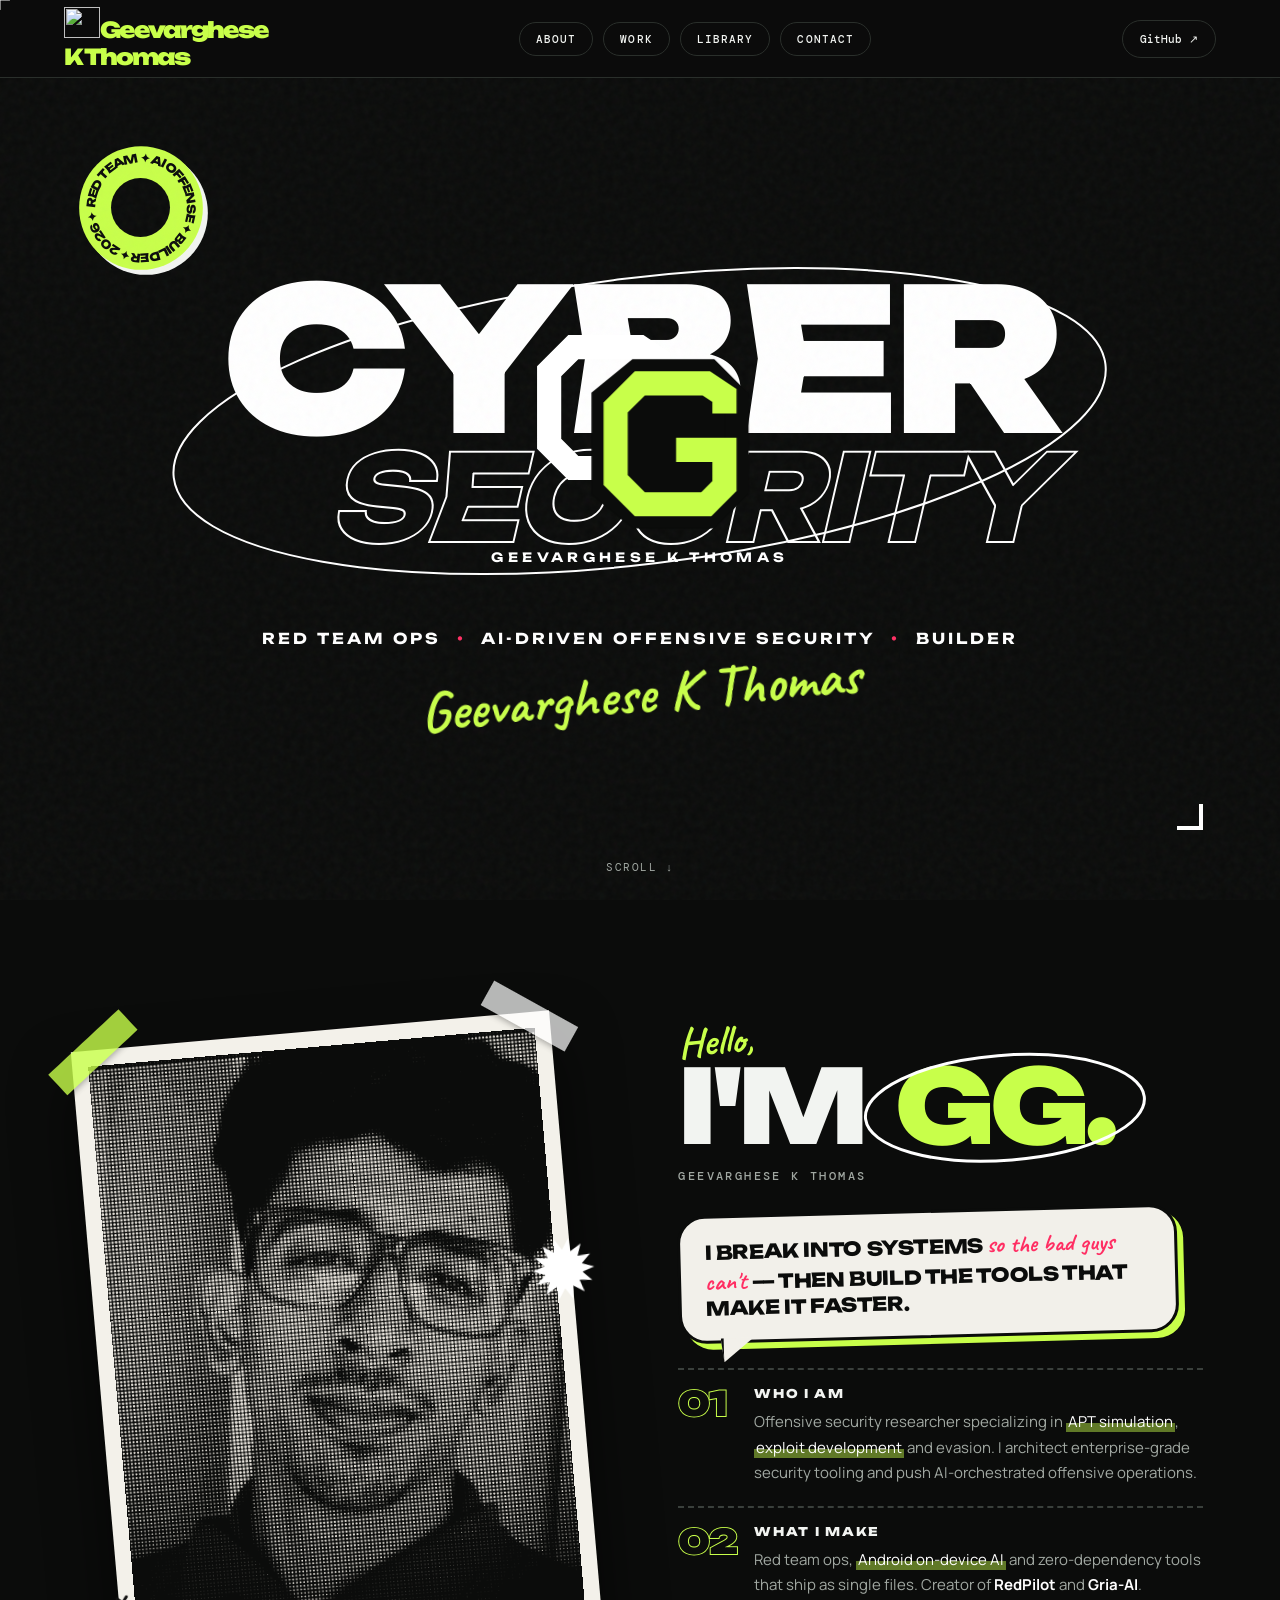
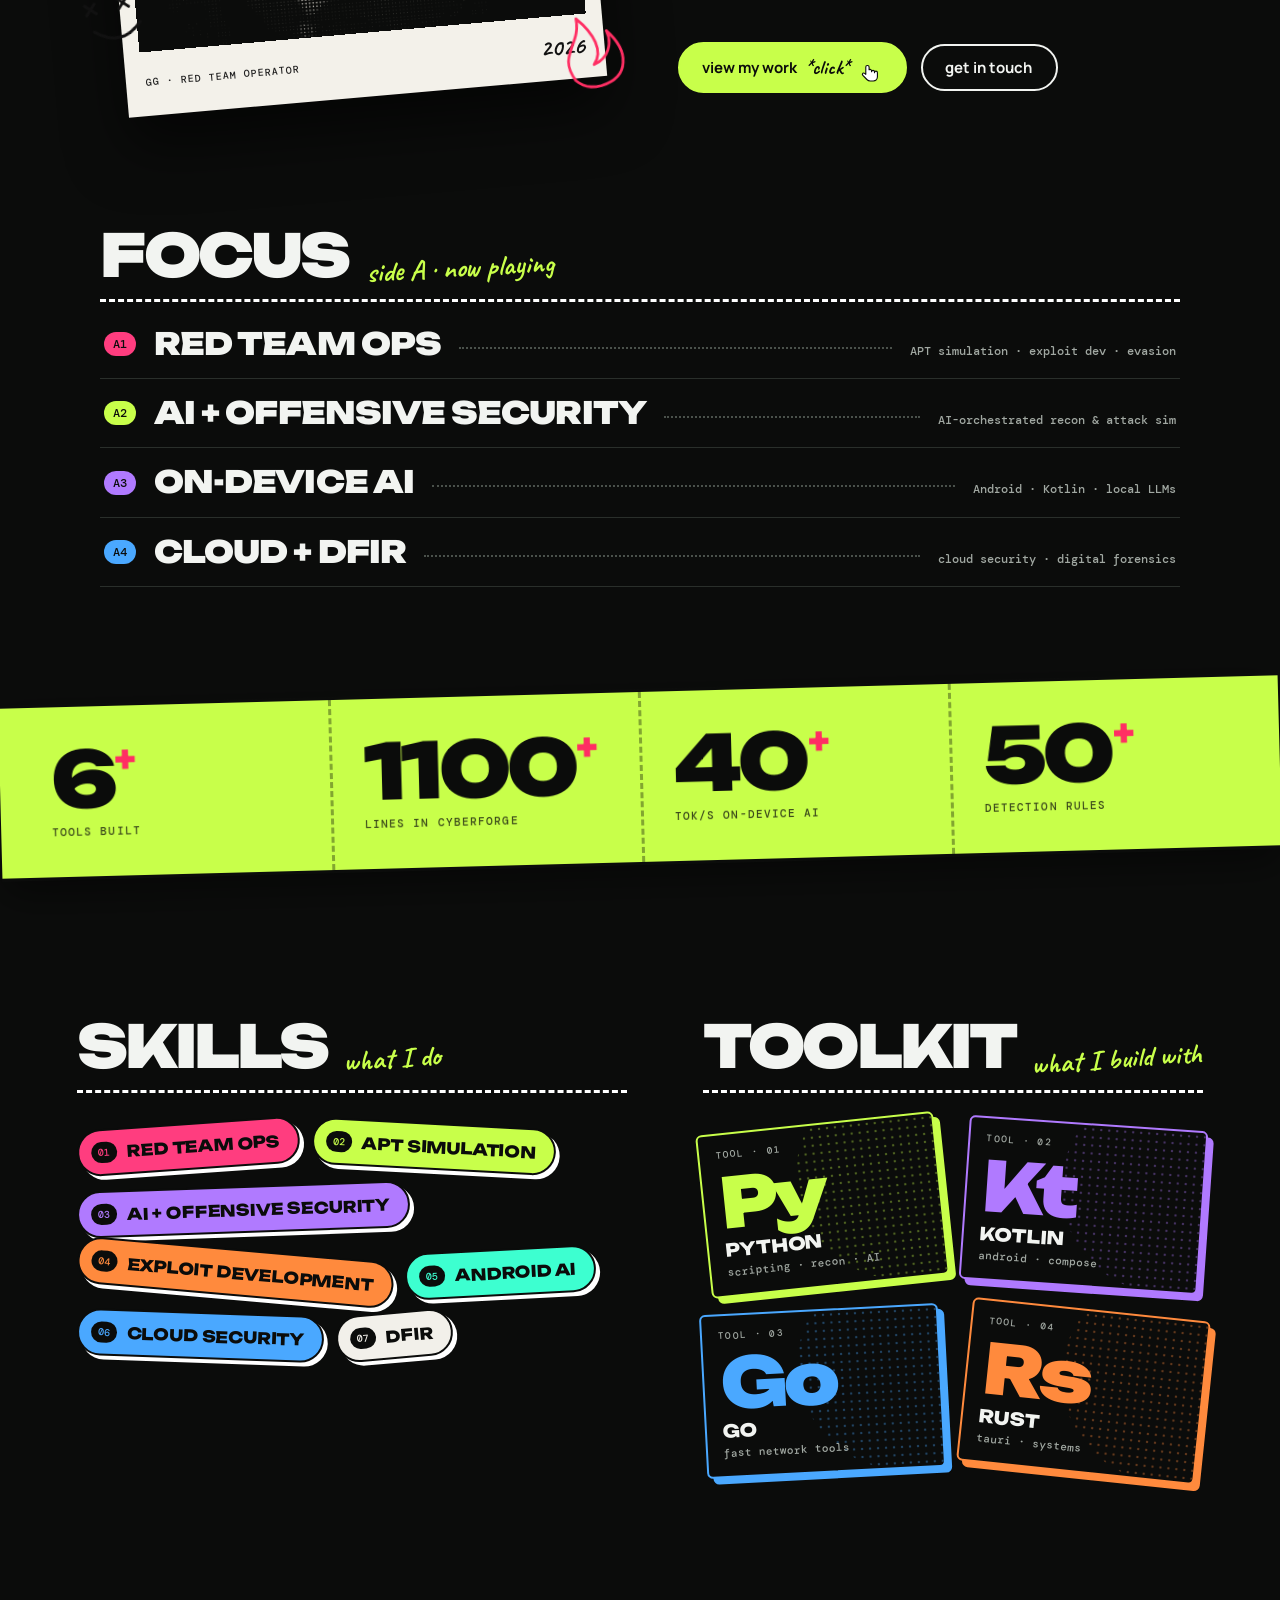
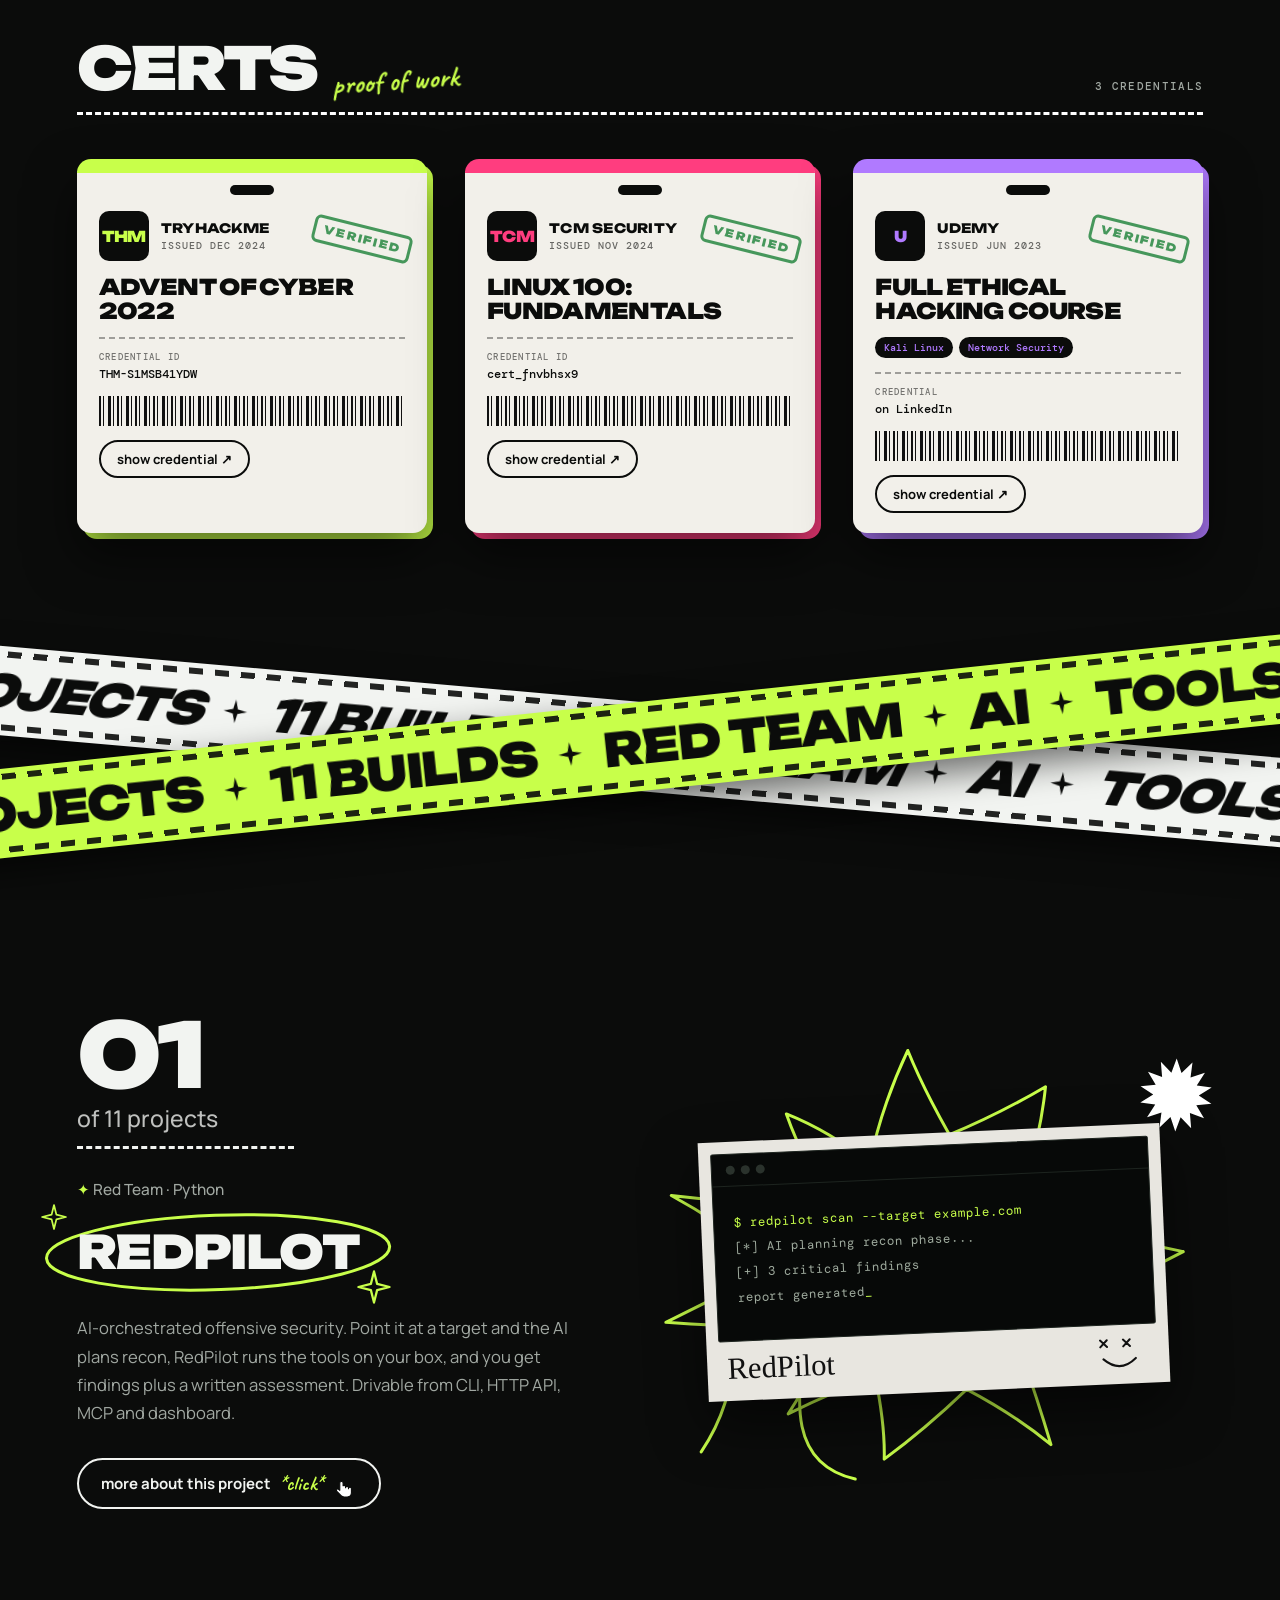
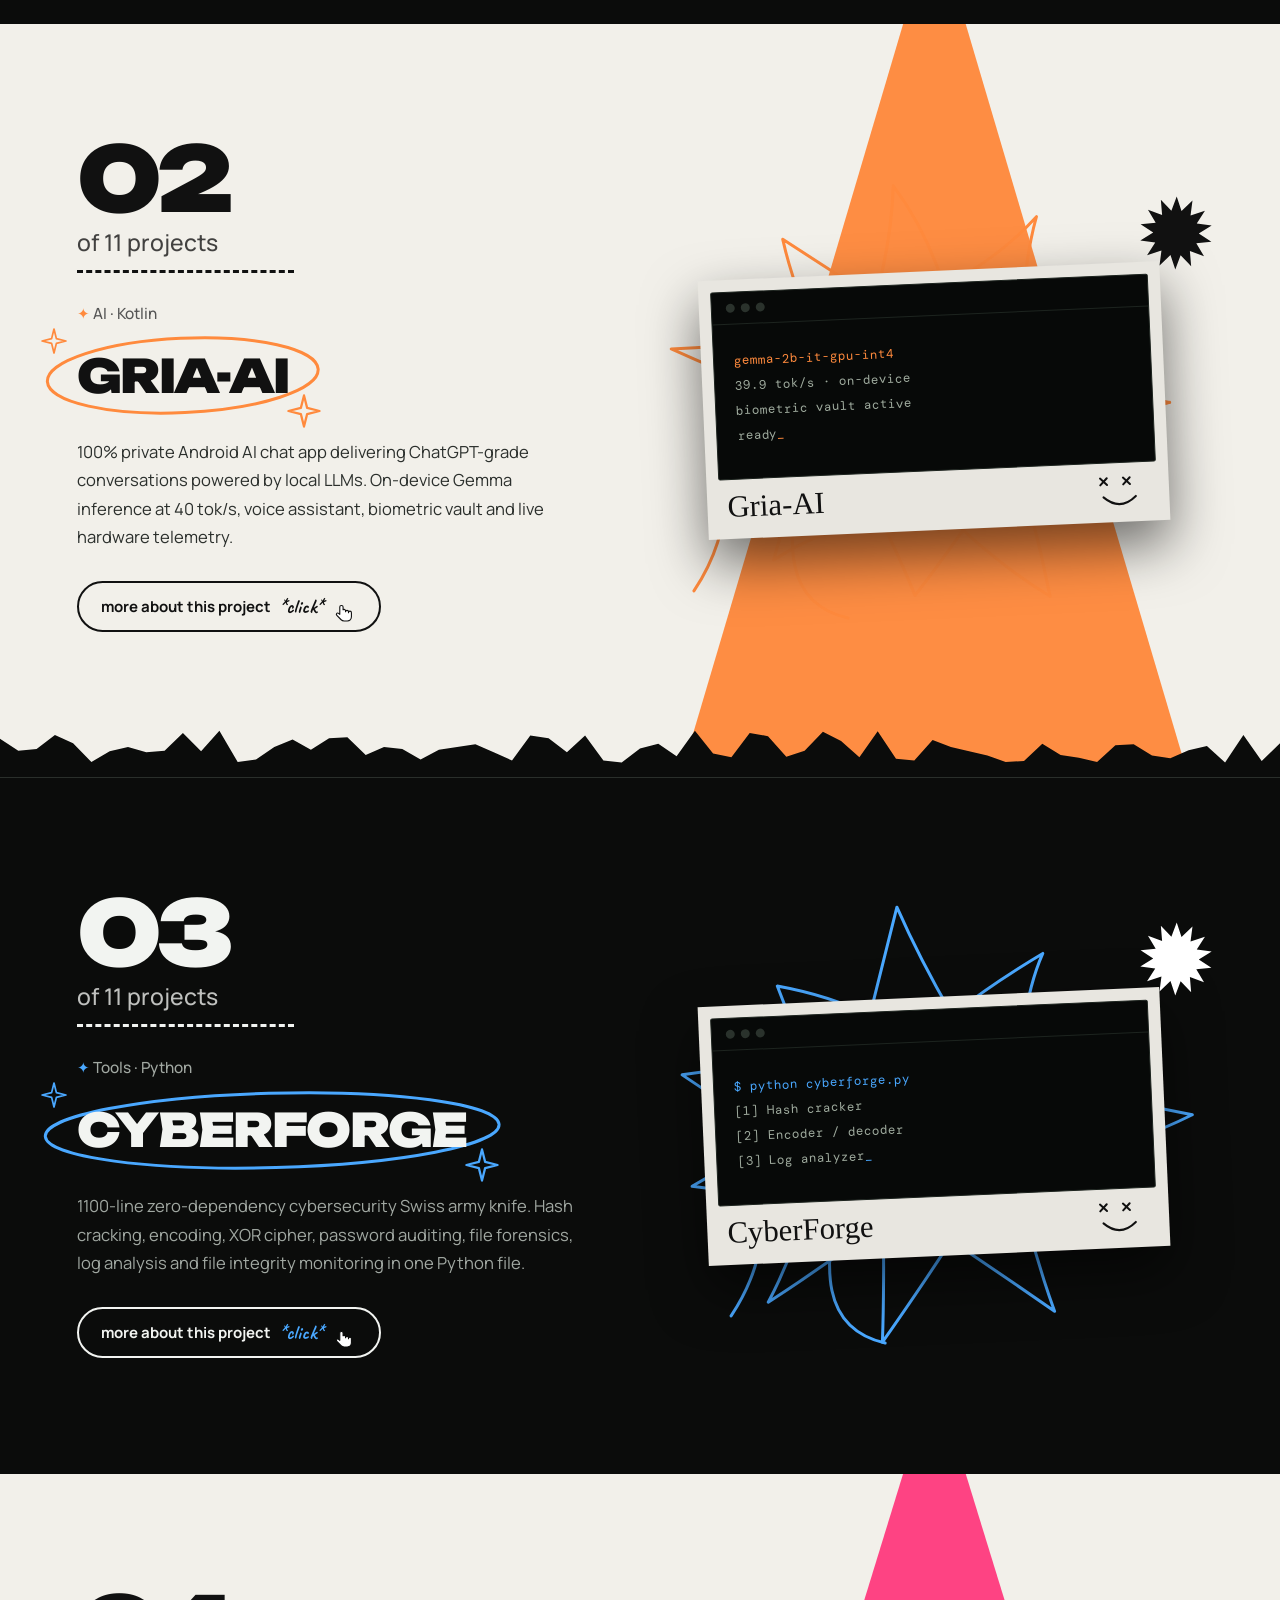
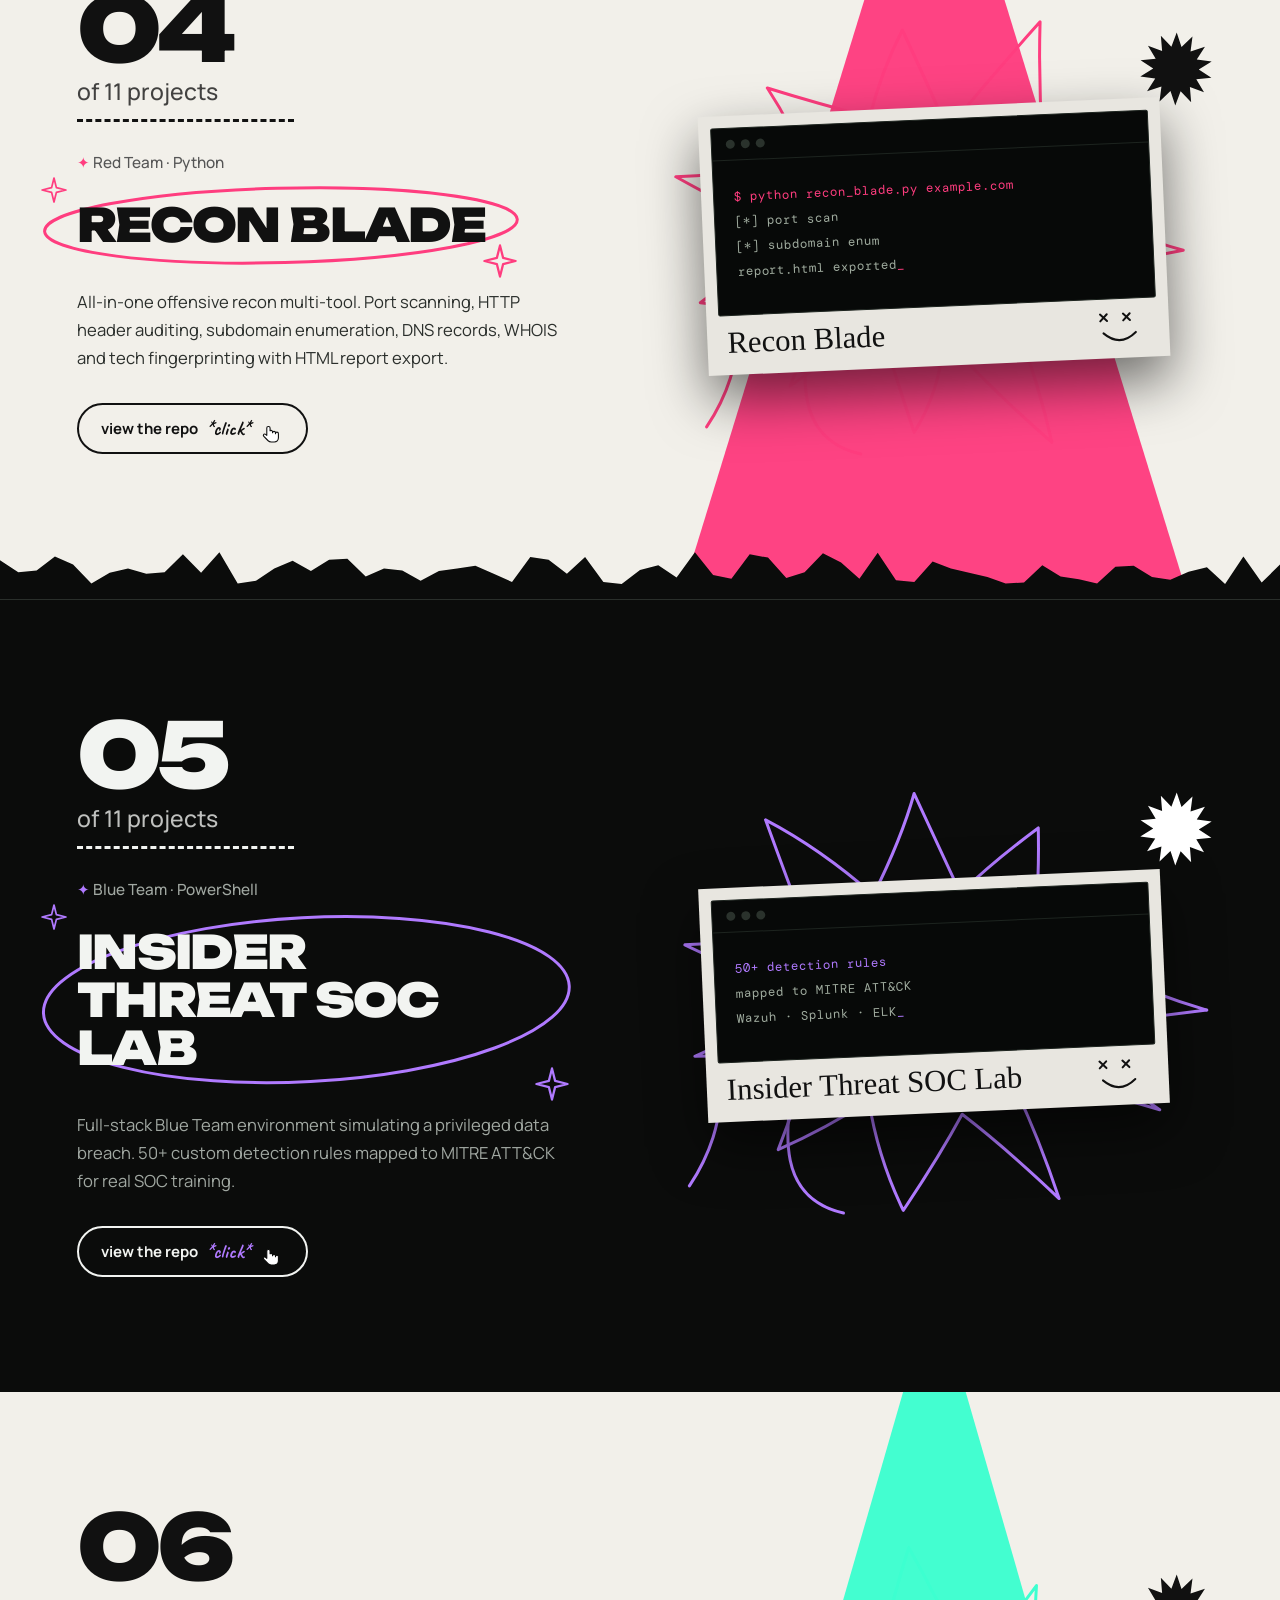
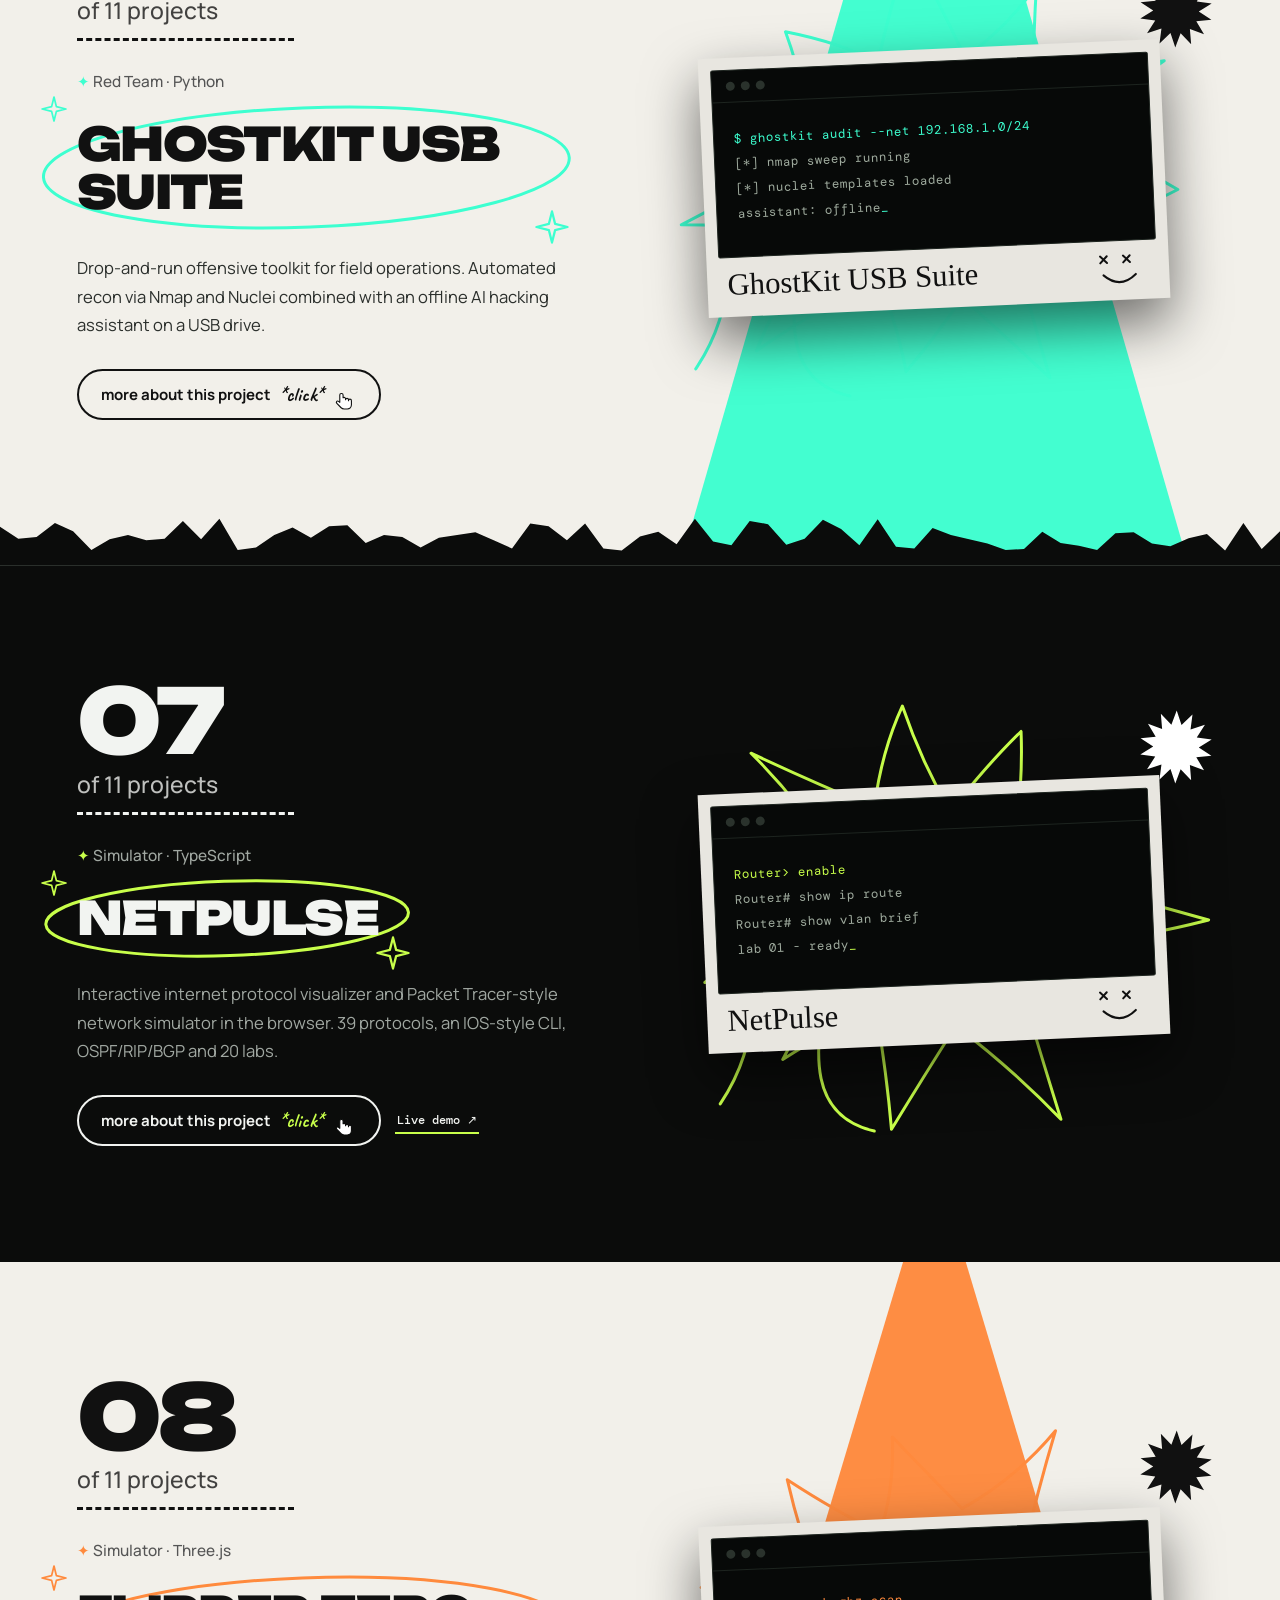
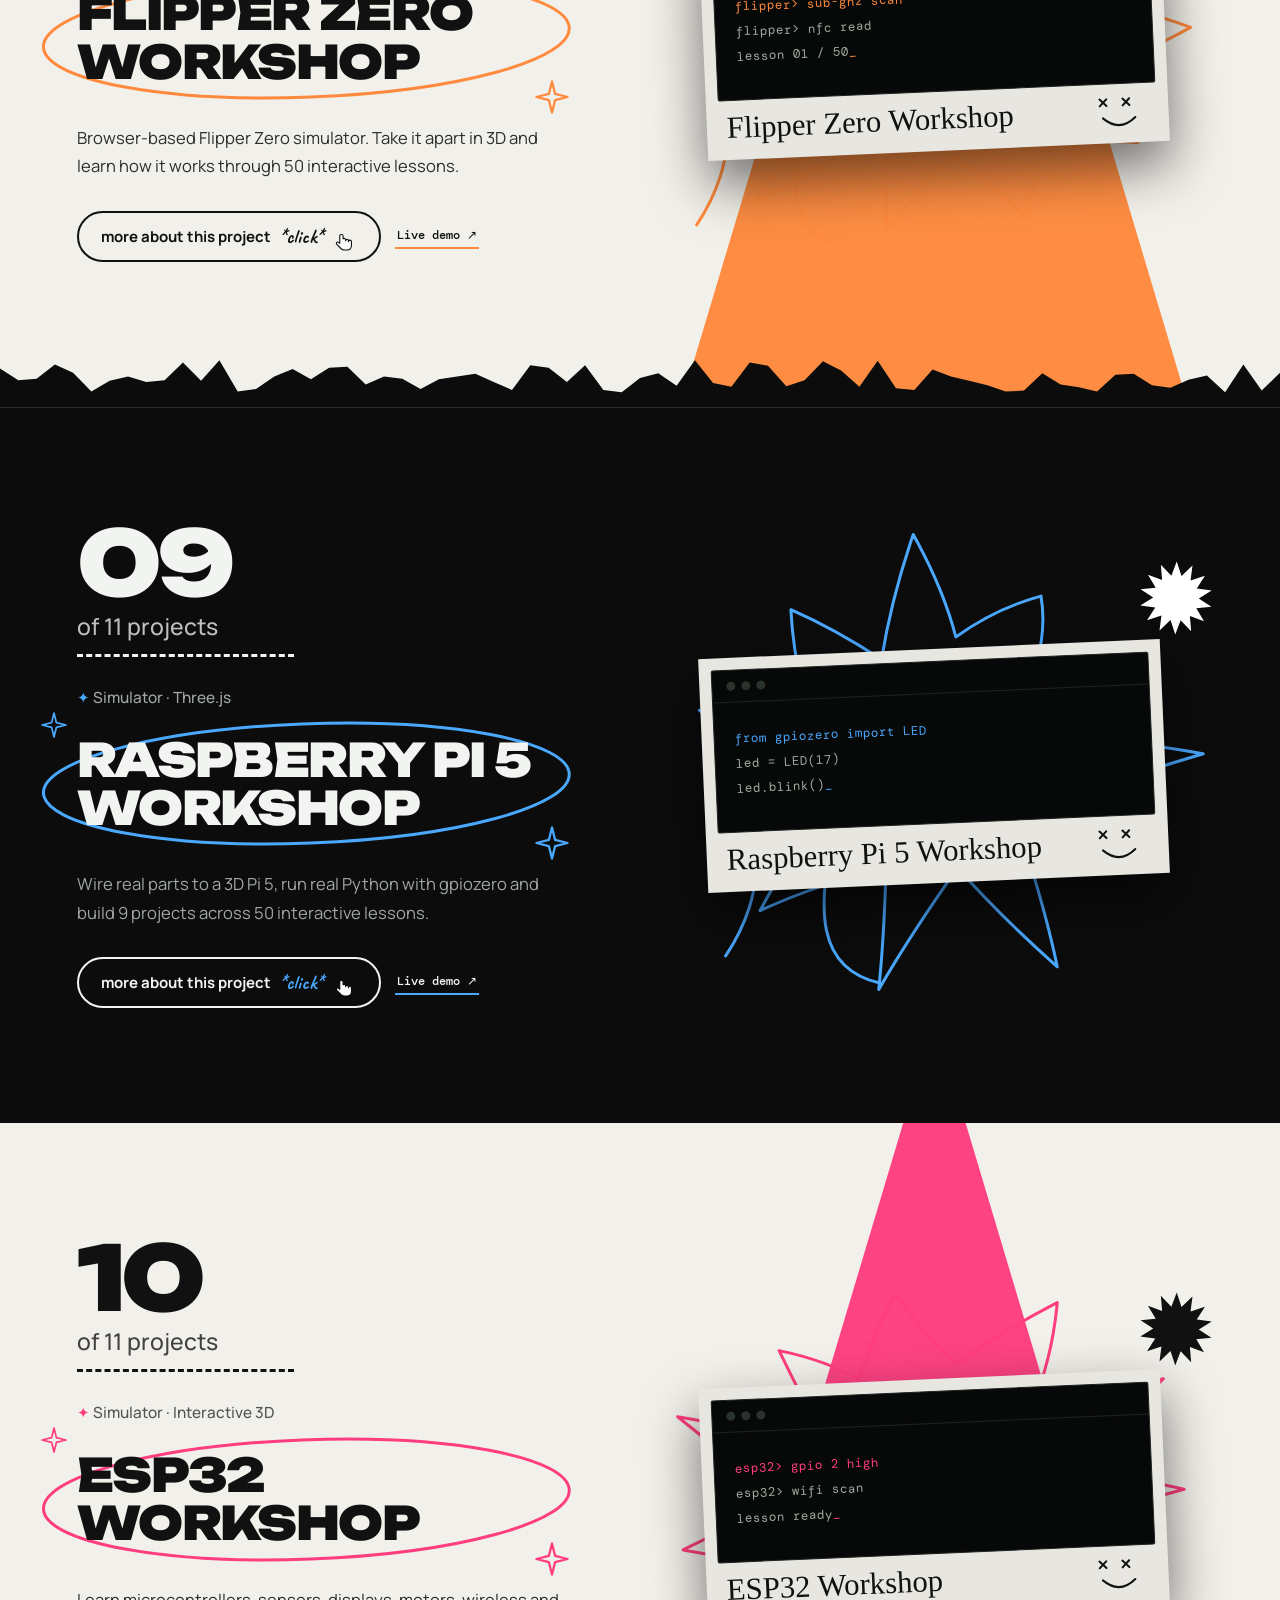
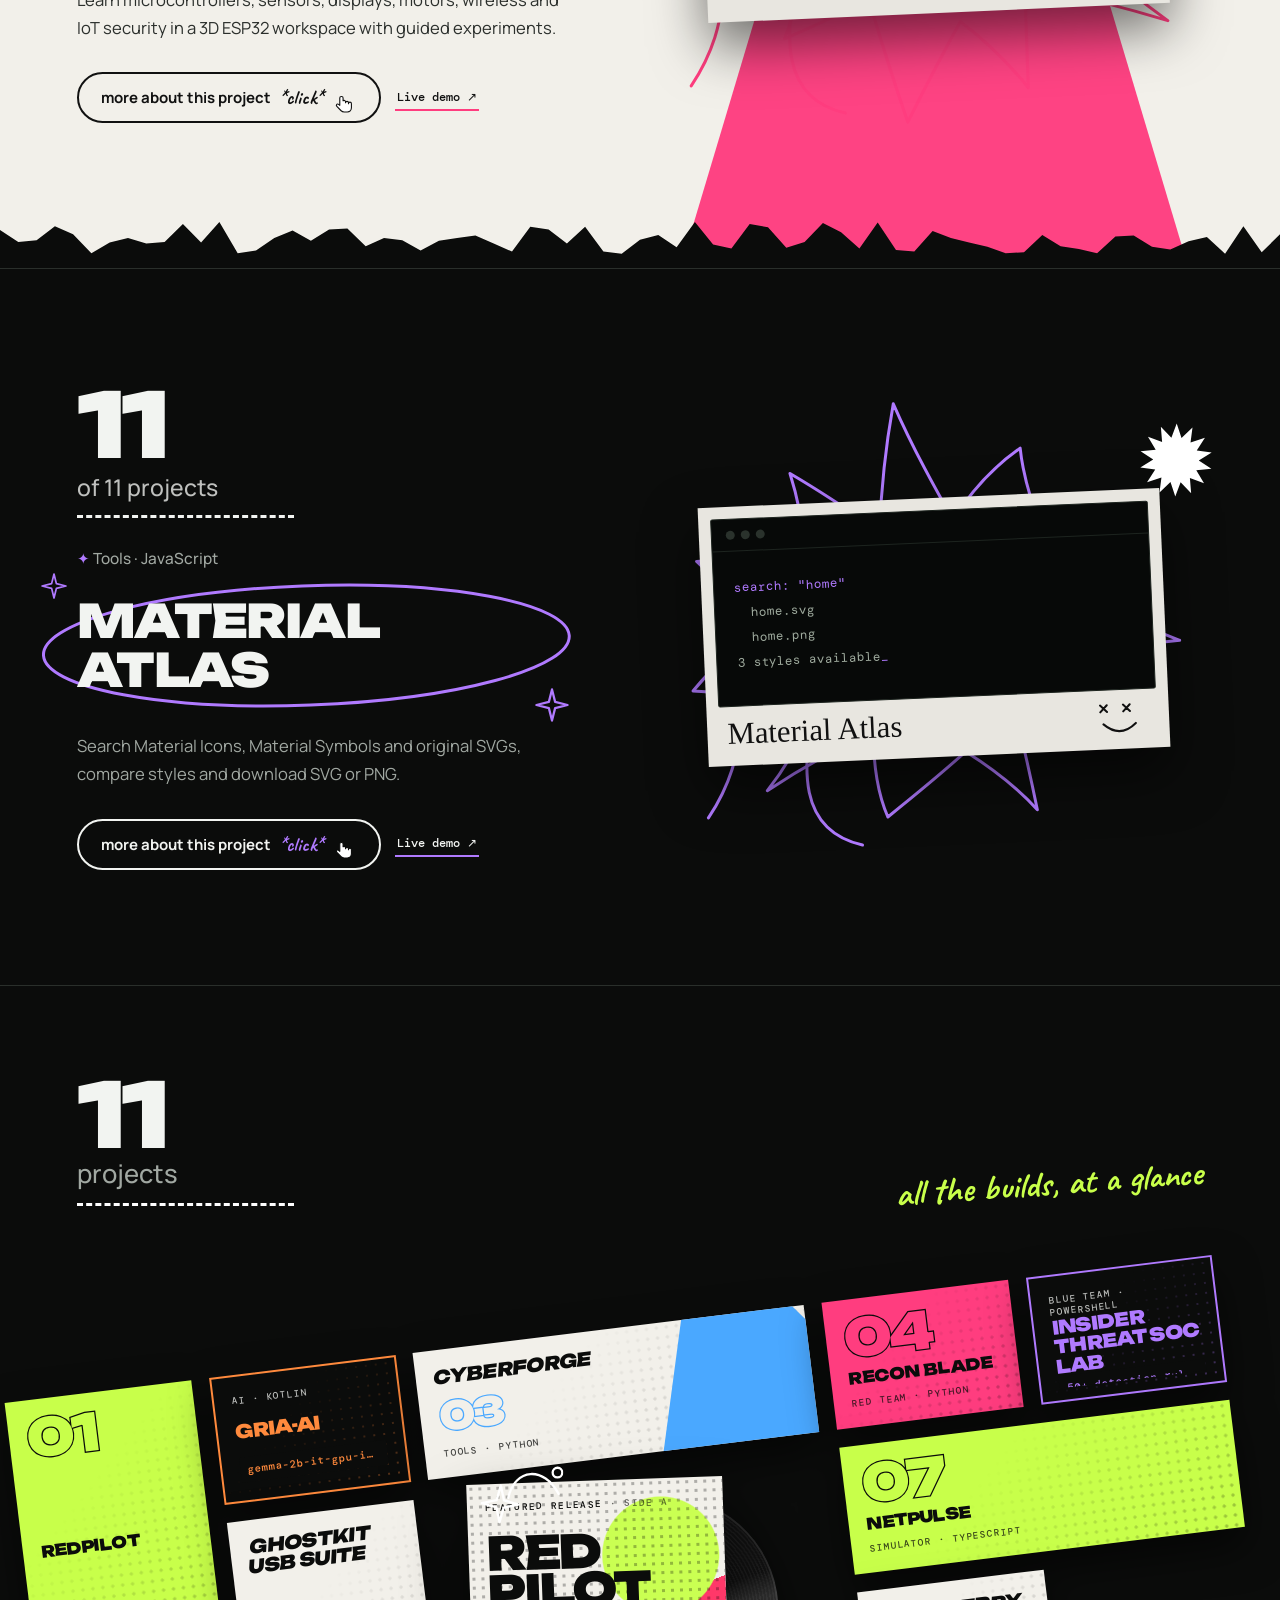
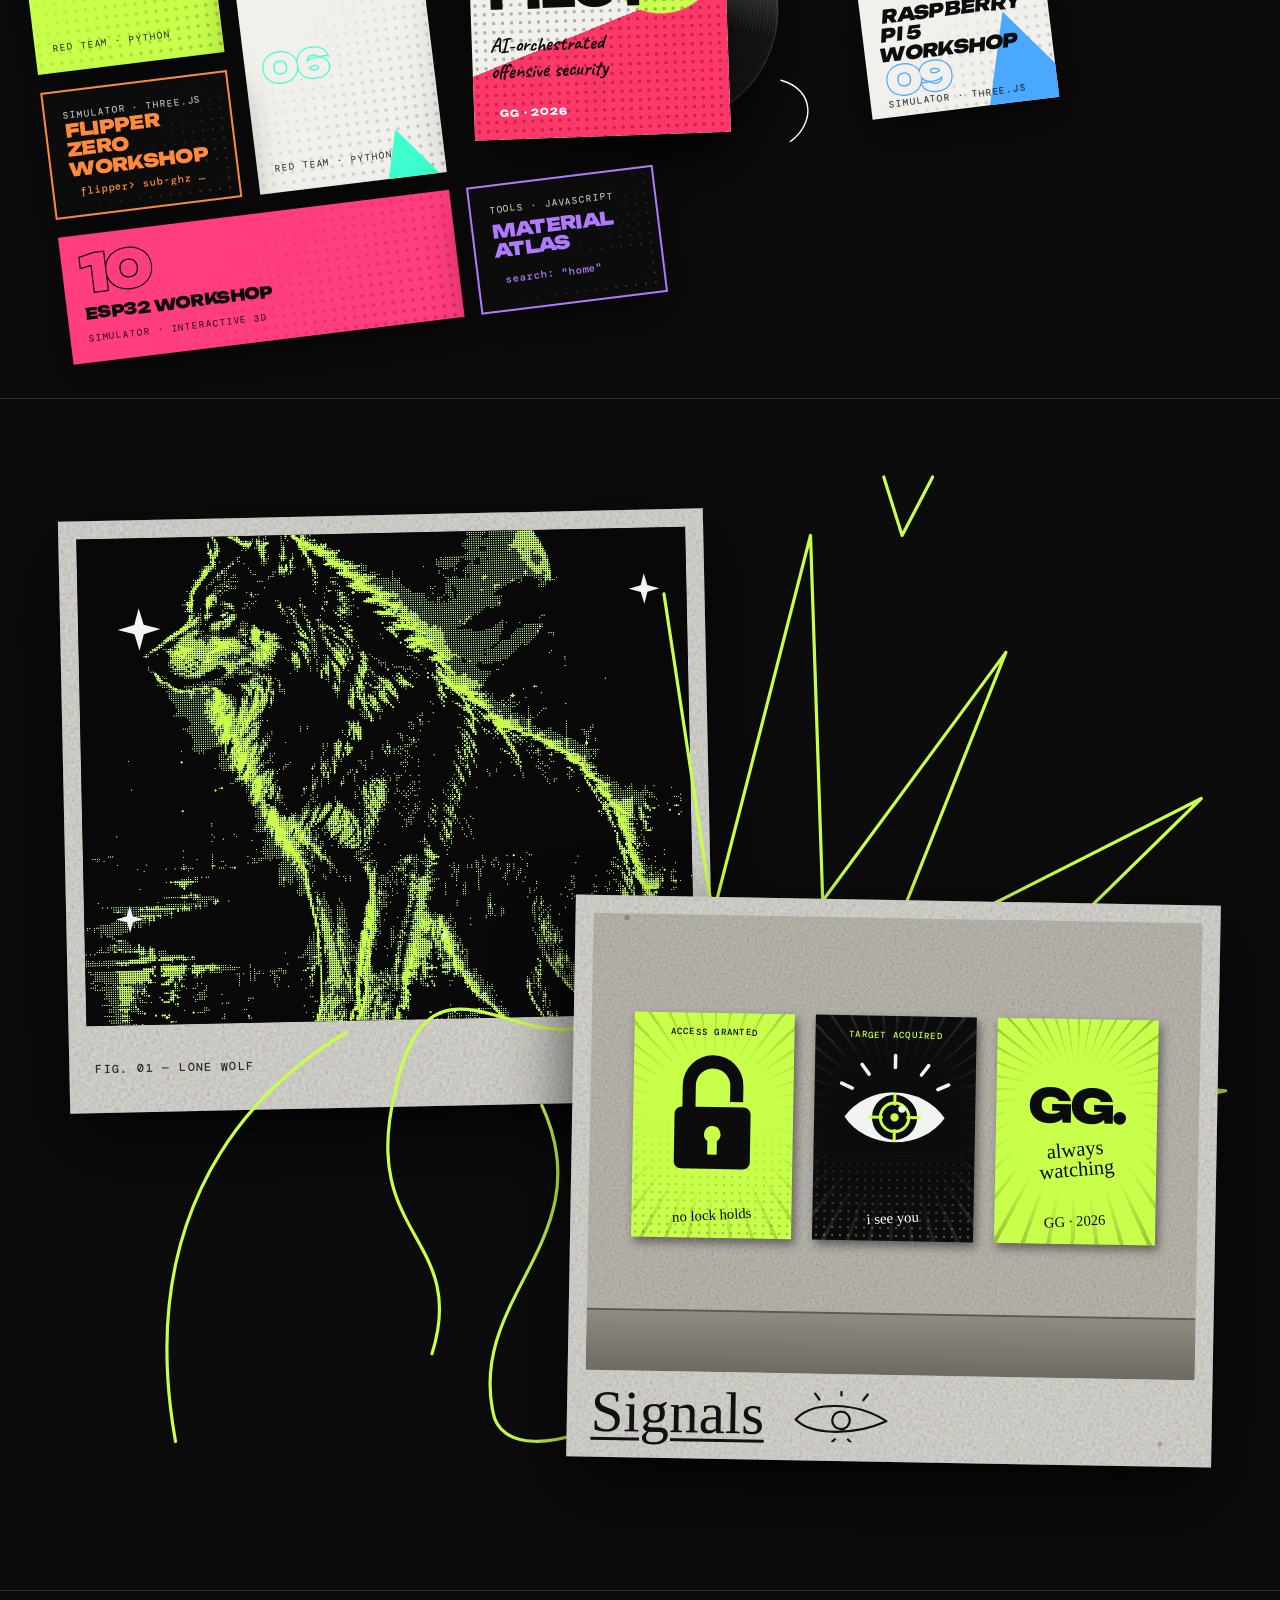
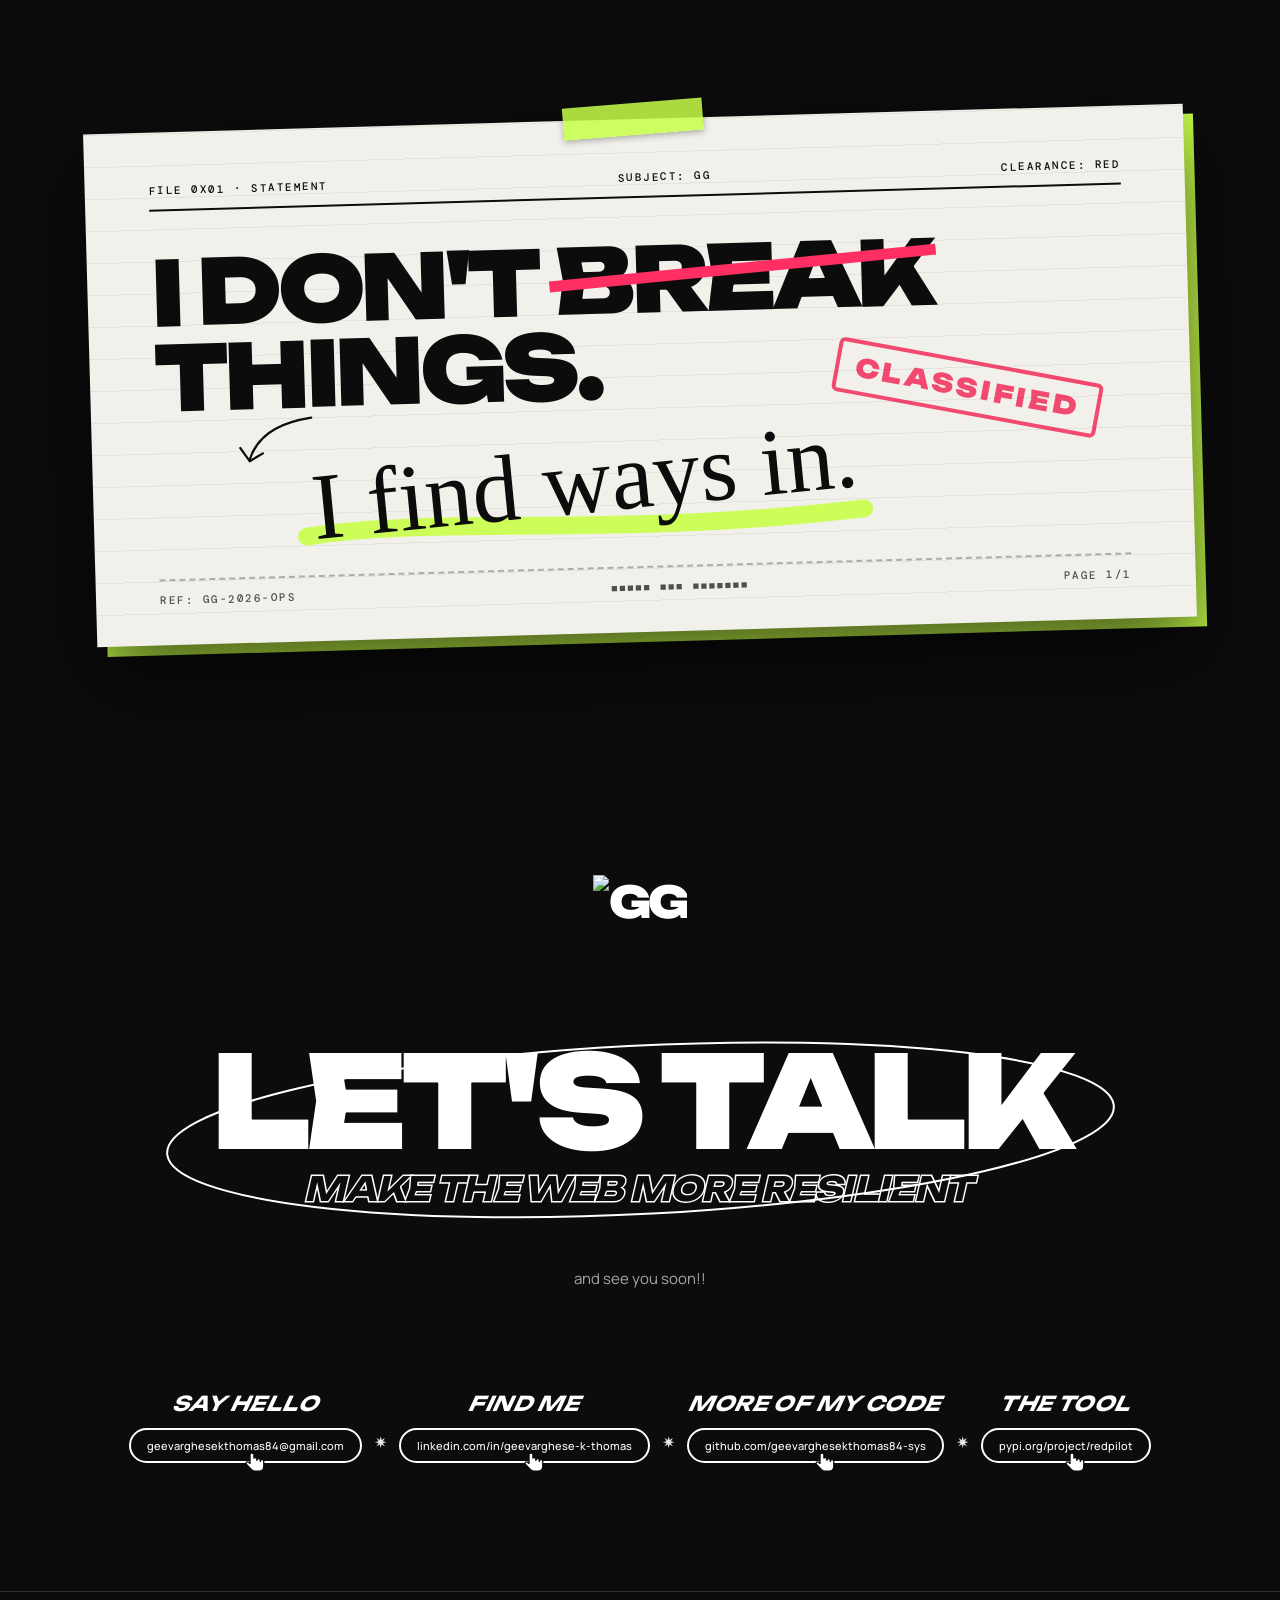
==== docs/index.html @ 8999b567 "Redesign hero stamp as a solid lime badge Text now spans the full circle evenly (RED TEAM / AI OFFEN" ====
<!doctype html>
<html lang="en">
<head>
  <meta charset="UTF-8" />
  <meta name="viewport" content="width=device-width, initial-scale=1.0" />
  <meta name="description" content="Geevarghese K Thomas — offensive security researcher building AI-orchestrated red team tooling, enterprise attack simulation platforms, and on-device AI systems. Creator of RedPilot and Gria-AI." />
  <link rel="canonical" href="https://itgg.space/" />
  <meta property="og:title" content="GG — Cybersecurity Portfolio" />
  <meta property="og:description" content="Offensive security researcher building AI-orchestrated red team tooling, enterprise attack simulation platforms, and on-device AI systems. Creator of RedPilot and Gria-AI." />
  <meta property="og:image" content="https://avatars.githubusercontent.com/u/228019183?v=4" />
  <meta property="og:url" content="https://itgg.space" />
  <meta property="og:type" content="website" />
  <meta name="twitter:card" content="summary" />
  <meta name="twitter:title" content="GG — Cybersecurity Portfolio" />
  <meta name="twitter:description" content="Offensive security researcher building AI-orchestrated red team tooling and on-device AI systems." />
  <meta name="twitter:image" content="https://avatars.githubusercontent.com/u/228019183?v=4" />
  <title>GG — Cybersecurity Portfolio</title>
  <link rel="icon" type="image/svg+xml" href="favicon.svg" />
  <link rel="preconnect" href="https://fonts.googleapis.com">
  <link rel="preconnect" href="https://fonts.gstatic.com" crossorigin>
  <link href="https://fonts.googleapis.com/css2?family=Caveat:wght@600;700&family=DM+Mono:wght@400;500&family=Manrope:wght@400;500;600;700;800&family=Permanent+Marker&family=Unbounded:wght@400;700;900&display=swap" rel="stylesheet">
  <link rel="stylesheet" href="style.css?v=54" />
  <link rel="stylesheet" href="/menu.css?v=3" />
  <script type="application/ld+json">
  {
    "@context": "https://schema.org",
    "@type": "Person",
    "name": "Geevarghese K Thomas",
    "alternateName": "GG",
    "url": "https://itgg.space",
    "image": "https://avatars.githubusercontent.com/u/228019183?v=4",
    "jobTitle": "Offensive Security Researcher",
    "description": "Offensive security researcher building AI-orchestrated red team tooling, enterprise attack simulation platforms, and on-device AI systems.",
    "sameAs": [
      "https://github.com/geevarghesekthomas84-sys",
      "https://www.linkedin.com/in/geevarghese-k-thomas",
      "https://pypi.org/project/redpilot/"
    ],
    "knowsAbout": ["Red Team Operations", "APT Simulation", "AI Offensive Security", "Exploit Development", "Android AI", "Cloud Security", "DFIR"]
  }
  </script>
  <script type="application/ld+json">
  {
    "@context": "https://schema.org",
    "@type": "WebSite",
    "name": "GG — Cybersecurity Portfolio",
    "url": "https://itgg.space",
    "description": "Offensive security researcher building AI-orchestrated red team tooling and on-device AI systems."
  }
  </script>
</head>
<body>
  <!-- PRELOADER -->
  <div id="preloader" role="status" aria-label="Loading">
    <div class="pre-half pre-top"></div><div class="pre-half pre-bot"></div>
    <div class="pre-center">
      <svg class="pre-mark" viewBox="0 0 72 62" fill="none" stroke-linejoin="miter" stroke-linecap="butt" aria-hidden="true">
        <path class="g1" pathLength="1" d="M42 14 L42 8 L36 4 L14 4 L6 12 L6 36 L14 44 L36 44 L42 38 L42 26 L26 26"/>
        <g transform="translate(22 12)"><polygon class="cut" points="13,0 37,0 46,9 46,39 37,48 13,48 2,39 2,9"/><path class="g2" pathLength="1" d="M42 14 L42 8 L36 4 L14 4 L6 12 L6 36 L14 44 L36 44 L42 38 L42 26 L26 26"/></g>
      </svg>
      <p class="pre-tag">Geevarghese K Thomas</p>
    </div>
    <div class="pre-count" aria-hidden="true"><b id="preNum">000</b><span>%</span></div>
    <button class="pre-skip" type="button">skip intro</button>
    <div class="pre-bar"><div class="pre-fill"></div></div>
    <div class="pre-ticker" aria-hidden="true"><div class="pre-track"><span>Red team ops<i></i>AI offense<i></i>Builder<i></i>2026<i></i></span><span>Red team ops<i></i>AI offense<i></i>Builder<i></i>2026<i></i></span><span>Red team ops<i></i>AI offense<i></i>Builder<i></i>2026<i></i></span><span>Red team ops<i></i>AI offense<i></i>Builder<i></i>2026<i></i></span><span>Red team ops<i></i>AI offense<i></i>Builder<i></i>2026<i></i></span><span>Red team ops<i></i>AI offense<i></i>Builder<i></i>2026<i></i></span></div></div>
  </div>

  <div class="noise"></div>

  <!-- CUSTOM CURSOR -->
  <div class="cursor-cross"></div>

  <header class="nav">
    <a class="brand" href="#top" aria-label="GG home"><img class="mark" src="/logo.svg" alt="" width="36" height="31"><span class="lock">Geevarghese<br>K Thomas</span></a>
    <nav aria-label="Primary navigation"><a href="#about">About</a><a href="#work">Work</a><a href="library.html">Library</a><a href="#contact">Contact</a></nav>
    <a class="pill small" href="https://github.com/geevarghesekthomas84-sys" target="_blank" rel="noreferrer">GitHub ↗</a>
  </header>

  <main id="top">
    <!-- TITLE SCREEN -->
    <section class="hero2">
      <div class="stamp" aria-hidden="true"><svg class="stamp-ring" viewBox="0 0 120 120"><circle cx="60" cy="60" r="58" fill="#c8ff4a"/><defs><path id="stampPath" d="M60,60 m-43,0 a43,43 0 1,1 86,0 a43,43 0 1,1 -86,0"/></defs><text textLength="268.2" lengthAdjust="spacing"><textPath href="#stampPath">RED TEAM ✦ AI OFFENSE ✦ BUILDER ✦ 2026 ✦</textPath></text></svg><span class="stamp-core"><img src="/logo.svg" alt=""></span></div>
      <div class="title">
        <h1><span class="t-heavy">Cyber</span><span class="t-script">Security</span></h1>
        <svg class="swoosh" viewBox="0 0 800 320" preserveAspectRatio="none" aria-hidden="true"><ellipse cx="400" cy="165" rx="385" ry="118" transform="rotate(-7 400 165)"/></svg>
      </div>
      <p class="subline">Red team ops <b>•</b> AI-driven offensive security <b>•</b> Builder</p>
      <p class="signature">Geevarghese K Thomas</p>
      <span class="corner br" aria-hidden="true"></span>
      <span class="scroll-cue">scroll ↓</span>
    </section>

    <!-- HI / ABOUT -->
    <section id="about" class="hi">
      <div class="hi-grid">
        <figure class="polaroid reveal">
          <div class="hero-portrait"><img src="hero-portrait.webp" alt="Geevarghese K Thomas — halftone dot portrait" /><div class="glow"></div></div>
          <figcaption><span>GG · RED TEAM OPERATOR</span><b>2026</b></figcaption>
          <span class="tape t1"></span><span class="tape t2"></span>
          <svg class="doodle flame" viewBox="0 0 100 110" aria-hidden="true"><path d="M30 100 C6 72 34 58 26 28 C48 44 60 64 50 80 C66 72 70 54 62 40 C90 62 92 92 60 104 C48 108 38 106 30 100Z"/></svg>
          <svg class="doodle smile" viewBox="0 0 80 60" aria-hidden="true"><path d="M8 10 l10 10 M18 10 l-10 10 M42 10 l10 10 M52 10 l-10 10 M12 38 q24 22 48 0"/></svg>
          <svg class="burst b1" viewBox="0 0 100 100" aria-hidden="true"><polygon points="98.0,50.0 79.2,56.7 93.2,70.8 73.5,68.7 79.9,87.5 63.0,77.0 60.7,96.8 50.0,80.0 39.3,96.8 37.0,77.0 20.1,87.5 26.5,68.7 6.8,70.8 20.8,56.7 2.0,50.0 20.8,43.3 6.8,29.2 26.5,31.3 20.1,12.5 37.0,23.0 39.3,3.2 50.0,20.0 60.7,3.2 63.0,23.0 79.9,12.5 73.5,31.3 93.2,29.2 79.2,43.3"/></svg>
        </figure>
        <div class="hi-text reveal">
          <p class="hello">Hello,</p>
          <h2 class="hi-name">I'm <span class="ring-wrap">GG.<svg viewBox="0 0 200 110" preserveAspectRatio="none" aria-hidden="true"><ellipse cx="100" cy="56" rx="96" ry="46" transform="rotate(-6 100 56)"/></svg></span></h2>
          <p class="fullname">Geevarghese K Thomas</p>
          <div class="bubble"><p>I break into systems <em>so the bad guys can't</em> — then build the tools that make it faster.</p></div>
          <div class="about-rows">
            <div class="arow"><b>01</b><div><h6>Who I am</h6><p>Offensive security researcher specializing in <mark>APT simulation</mark>, <mark>exploit development</mark> and evasion. I architect enterprise-grade security tooling and push AI-orchestrated offensive operations.</p></div></div>
            <div class="arow"><b>02</b><div><h6>What I make</h6><p>Red team ops, <mark>Android on-device AI</mark> and zero-dependency tools that ship as single files. Creator of <strong>RedPilot</strong> and <strong>Gria-AI</strong>.</p></div></div>
          </div>
          <div class="hero-cta">
            <a class="click-pill solid" href="#work">view my work <em>*click*</em><svg class="hand" viewBox="0 0 24 24" aria-hidden="true"><path d="M9 2.8c-.9 0-1.6.7-1.6 1.6v8l-1.3-1.1c-.7-.6-1.6-.5-2.1.1-.5.7-.4 1.5.2 2l4.4 4.6c1 1 2.2 1.6 3.6 1.6h3.4c2.5 0 4.5-2 4.5-4.5V10.5c0-.9-.7-1.6-1.6-1.6s-1.6.7-1.6 1.6V9.6c0-.9-.7-1.6-1.6-1.6s-1.6.7-1.6 1.6V8.6c0-.9-.7-1.6-1.6-1.6-.4 0-.8.1-1.1.4V4.4c0-.9-.7-1.6-1.6-1.6z"/></svg></a>
            <a class="click-pill" href="#contact">get in touch</a>
          </div>
        </div>
      </div>

      <div class="focus reveal">
        <div class="focus-head"><h4>Focus</h4><p>side A · now playing</p></div>
        <ol class="tracks"><li style="--c:#ff3d7f"><span class="tn">A1</span><span class="tt">Red team ops</span><i></i><span class="td">APT simulation · exploit dev · evasion</span></li><li style="--c:#c8ff4a"><span class="tn">A2</span><span class="tt">AI + offensive security</span><i></i><span class="td">AI-orchestrated recon & attack sim</span></li><li style="--c:#b07aff"><span class="tn">A3</span><span class="tt">On-device AI</span><i></i><span class="td">Android · Kotlin · local LLMs</span></li><li style="--c:#4aa8ff"><span class="tn">A4</span><span class="tt">Cloud + DFIR</span><i></i><span class="td">cloud security · digital forensics</span></li></ol>
      </div>
      <div class="numband reveal"><div class="stats"><div class="stat"><span class="stat-num" data-target="6">0</span><span class="stat-label">tools built</span></div><div class="stat"><span class="stat-num" data-target="1100">0</span><span class="stat-label">lines in CyberForge</span></div><div class="stat"><span class="stat-num" data-target="40">0</span><span class="stat-label">tok/s on-device AI</span></div><div class="stat"><span class="stat-num" data-target="50">0</span><span class="stat-label">detection rules</span></div></div></div>

      <div class="kit reveal">
        <div class="kit-col">
          <div class="kit-head"><h5>Skills</h5><p>what I do</p></div>
          <ul class="stickers"><li style="--c:#ff3d7f;--r:-4deg"><b>01</b>Red Team Ops</li><li style="--c:#c8ff4a;--r:3deg"><b>02</b>APT Simulation</li><li style="--c:#b07aff;--r:-2deg"><b>03</b>AI + Offensive Security</li><li style="--c:#ff8a3d;--r:5deg"><b>04</b>Exploit Development</li><li style="--c:#3dffd0;--r:-3deg"><b>05</b>Android AI</li><li style="--c:#4aa8ff;--r:2deg"><b>06</b>Cloud Security</li><li style="--c:#f2f0ea;--r:-5deg"><b>07</b>DFIR</li></ul>
        </div>
        <div class="kit-col">
          <div class="kit-head"><h5>Toolkit</h5><p>what I build with</p></div>
          <div class="tcards"><div class="tcard" style="--c:#c8ff4a;--r:-6deg"><span class="tc-top">tool · 01</span><b>Py</b><span class="tc-name">Python</span><small>scripting · recon · AI</small></div><div class="tcard" style="--c:#b07aff;--r:4deg"><span class="tc-top">tool · 02</span><b>Kt</b><span class="tc-name">Kotlin</span><small>android · compose</small></div><div class="tcard" style="--c:#4aa8ff;--r:-3deg"><span class="tc-top">tool · 03</span><b>Go</b><span class="tc-name">Go</span><small>fast network tools</small></div><div class="tcard" style="--c:#ff8a3d;--r:6deg"><span class="tc-top">tool · 04</span><b>Rs</b><span class="tc-name">Rust</span><small>tauri · systems</small></div></div>
        </div>
      </div>

      <div class="certs">
        <div class="kit-head"><h5>Certs</h5><p>proof of work</p><span class="cert-count">3 credentials</span></div>
        <div class="cpasses"><a class="cpass reveal" href="https://tryhackme-certificates.s3-eu-west-1.amazonaws.com/THM-S1MSB41YDW.pdf" target="_blank" rel="noreferrer" style="--c:#c8ff4a;--r:-3deg">
            <span class="cp-hole"></span>
            <span class="cp-top"><b class="cp-mono">THM</b><span class="cp-iss">TryHackMe<small>issued Dec 2024</small></span></span>
            <span class="cp-title">Advent of Cyber 2022</span>
            
            <span class="cp-id"><small>credential id</small>THM-S1MSB41YDW</span>
            <span class="cp-bar"></span>
            <span class="cp-stamp">verified</span>
            <span class="cp-link">show credential ↗</span>
          </a><a class="cpass reveal" href="https://www.linkedin.com/in/geevarghese-k-thomas" target="_blank" rel="noreferrer" style="--c:#ff3d7f;--r:2deg">
            <span class="cp-hole"></span>
            <span class="cp-top"><b class="cp-mono">TCM</b><span class="cp-iss">TCM Security<small>issued Nov 2024</small></span></span>
            <span class="cp-title">Linux 100: Fundamentals</span>
            
            <span class="cp-id"><small>credential id</small>cert_fnvbhsx9</span>
            <span class="cp-bar"></span>
            <span class="cp-stamp">verified</span>
            <span class="cp-link">show credential ↗</span>
          </a><a class="cpass reveal" href="https://www.linkedin.com/in/geevarghese-k-thomas" target="_blank" rel="noreferrer" style="--c:#b07aff;--r:-2deg">
            <span class="cp-hole"></span>
            <span class="cp-top"><b class="cp-mono">U</b><span class="cp-iss">Udemy<small>issued Jun 2023</small></span></span>
            <span class="cp-title">Full Ethical Hacking Course</span>
            <span class="cp-skills"><em>Kali Linux</em><em>Network Security</em></span>
            <span class="cp-id"><small>credential</small>on LinkedIn</span>
            <span class="cp-bar"></span>
            <span class="cp-stamp">verified</span>
            <span class="cp-link">show credential ↗</span>
          </a></div>
      </div>
    </section>

    <!-- PROJECTS MARQUEE -->
    <div class="tapes" aria-hidden="true">
      <div class="xtape t-a"><div class="xtape-track"><span>Projects</span><svg viewBox="0 0 24 24"><path d="M12 1 L14.2 9.8 L23 12 L14.2 14.2 L12 23 L9.8 14.2 L1 12 L9.8 9.8Z"/></svg><span>11 builds</span><svg viewBox="0 0 24 24"><path d="M12 1 L14.2 9.8 L23 12 L14.2 14.2 L12 23 L9.8 14.2 L1 12 L9.8 9.8Z"/></svg><span>Red team</span><svg viewBox="0 0 24 24"><path d="M12 1 L14.2 9.8 L23 12 L14.2 14.2 L12 23 L9.8 14.2 L1 12 L9.8 9.8Z"/></svg><span>AI</span><svg viewBox="0 0 24 24"><path d="M12 1 L14.2 9.8 L23 12 L14.2 14.2 L12 23 L9.8 14.2 L1 12 L9.8 9.8Z"/></svg><span>Tools</span><svg viewBox="0 0 24 24"><path d="M12 1 L14.2 9.8 L23 12 L14.2 14.2 L12 23 L9.8 14.2 L1 12 L9.8 9.8Z"/></svg><span>Simulators</span><svg viewBox="0 0 24 24"><path d="M12 1 L14.2 9.8 L23 12 L14.2 14.2 L12 23 L9.8 14.2 L1 12 L9.8 9.8Z"/></svg><span>Open source</span><svg viewBox="0 0 24 24"><path d="M12 1 L14.2 9.8 L23 12 L14.2 14.2 L12 23 L9.8 14.2 L1 12 L9.8 9.8Z"/></svg><span>Projects</span><svg viewBox="0 0 24 24"><path d="M12 1 L14.2 9.8 L23 12 L14.2 14.2 L12 23 L9.8 14.2 L1 12 L9.8 9.8Z"/></svg><span>11 builds</span><svg viewBox="0 0 24 24"><path d="M12 1 L14.2 9.8 L23 12 L14.2 14.2 L12 23 L9.8 14.2 L1 12 L9.8 9.8Z"/></svg><span>Red team</span><svg viewBox="0 0 24 24"><path d="M12 1 L14.2 9.8 L23 12 L14.2 14.2 L12 23 L9.8 14.2 L1 12 L9.8 9.8Z"/></svg><span>AI</span><svg viewBox="0 0 24 24"><path d="M12 1 L14.2 9.8 L23 12 L14.2 14.2 L12 23 L9.8 14.2 L1 12 L9.8 9.8Z"/></svg><span>Tools</span><svg viewBox="0 0 24 24"><path d="M12 1 L14.2 9.8 L23 12 L14.2 14.2 L12 23 L9.8 14.2 L1 12 L9.8 9.8Z"/></svg><span>Simulators</span><svg viewBox="0 0 24 24"><path d="M12 1 L14.2 9.8 L23 12 L14.2 14.2 L12 23 L9.8 14.2 L1 12 L9.8 9.8Z"/></svg><span>Open source</span><svg viewBox="0 0 24 24"><path d="M12 1 L14.2 9.8 L23 12 L14.2 14.2 L12 23 L9.8 14.2 L1 12 L9.8 9.8Z"/></svg><span>Projects</span><svg viewBox="0 0 24 24"><path d="M12 1 L14.2 9.8 L23 12 L14.2 14.2 L12 23 L9.8 14.2 L1 12 L9.8 9.8Z"/></svg><span>11 builds</span><svg viewBox="0 0 24 24"><path d="M12 1 L14.2 9.8 L23 12 L14.2 14.2 L12 23 L9.8 14.2 L1 12 L9.8 9.8Z"/></svg><span>Red team</span><svg viewBox="0 0 24 24"><path d="M12 1 L14.2 9.8 L23 12 L14.2 14.2 L12 23 L9.8 14.2 L1 12 L9.8 9.8Z"/></svg><span>AI</span><svg viewBox="0 0 24 24"><path d="M12 1 L14.2 9.8 L23 12 L14.2 14.2 L12 23 L9.8 14.2 L1 12 L9.8 9.8Z"/></svg><span>Tools</span><svg viewBox="0 0 24 24"><path d="M12 1 L14.2 9.8 L23 12 L14.2 14.2 L12 23 L9.8 14.2 L1 12 L9.8 9.8Z"/></svg><span>Simulators</span><svg viewBox="0 0 24 24"><path d="M12 1 L14.2 9.8 L23 12 L14.2 14.2 L12 23 L9.8 14.2 L1 12 L9.8 9.8Z"/></svg><span>Open source</span><svg viewBox="0 0 24 24"><path d="M12 1 L14.2 9.8 L23 12 L14.2 14.2 L12 23 L9.8 14.2 L1 12 L9.8 9.8Z"/></svg></div></div>
      <div class="xtape t-b"><div class="xtape-track"><span>Projects</span><svg viewBox="0 0 24 24"><path d="M12 1 L14.2 9.8 L23 12 L14.2 14.2 L12 23 L9.8 14.2 L1 12 L9.8 9.8Z"/></svg><span>11 builds</span><svg viewBox="0 0 24 24"><path d="M12 1 L14.2 9.8 L23 12 L14.2 14.2 L12 23 L9.8 14.2 L1 12 L9.8 9.8Z"/></svg><span>Red team</span><svg viewBox="0 0 24 24"><path d="M12 1 L14.2 9.8 L23 12 L14.2 14.2 L12 23 L9.8 14.2 L1 12 L9.8 9.8Z"/></svg><span>AI</span><svg viewBox="0 0 24 24"><path d="M12 1 L14.2 9.8 L23 12 L14.2 14.2 L12 23 L9.8 14.2 L1 12 L9.8 9.8Z"/></svg><span>Tools</span><svg viewBox="0 0 24 24"><path d="M12 1 L14.2 9.8 L23 12 L14.2 14.2 L12 23 L9.8 14.2 L1 12 L9.8 9.8Z"/></svg><span>Simulators</span><svg viewBox="0 0 24 24"><path d="M12 1 L14.2 9.8 L23 12 L14.2 14.2 L12 23 L9.8 14.2 L1 12 L9.8 9.8Z"/></svg><span>Open source</span><svg viewBox="0 0 24 24"><path d="M12 1 L14.2 9.8 L23 12 L14.2 14.2 L12 23 L9.8 14.2 L1 12 L9.8 9.8Z"/></svg><span>Projects</span><svg viewBox="0 0 24 24"><path d="M12 1 L14.2 9.8 L23 12 L14.2 14.2 L12 23 L9.8 14.2 L1 12 L9.8 9.8Z"/></svg><span>11 builds</span><svg viewBox="0 0 24 24"><path d="M12 1 L14.2 9.8 L23 12 L14.2 14.2 L12 23 L9.8 14.2 L1 12 L9.8 9.8Z"/></svg><span>Red team</span><svg viewBox="0 0 24 24"><path d="M12 1 L14.2 9.8 L23 12 L14.2 14.2 L12 23 L9.8 14.2 L1 12 L9.8 9.8Z"/></svg><span>AI</span><svg viewBox="0 0 24 24"><path d="M12 1 L14.2 9.8 L23 12 L14.2 14.2 L12 23 L9.8 14.2 L1 12 L9.8 9.8Z"/></svg><span>Tools</span><svg viewBox="0 0 24 24"><path d="M12 1 L14.2 9.8 L23 12 L14.2 14.2 L12 23 L9.8 14.2 L1 12 L9.8 9.8Z"/></svg><span>Simulators</span><svg viewBox="0 0 24 24"><path d="M12 1 L14.2 9.8 L23 12 L14.2 14.2 L12 23 L9.8 14.2 L1 12 L9.8 9.8Z"/></svg><span>Open source</span><svg viewBox="0 0 24 24"><path d="M12 1 L14.2 9.8 L23 12 L14.2 14.2 L12 23 L9.8 14.2 L1 12 L9.8 9.8Z"/></svg><span>Projects</span><svg viewBox="0 0 24 24"><path d="M12 1 L14.2 9.8 L23 12 L14.2 14.2 L12 23 L9.8 14.2 L1 12 L9.8 9.8Z"/></svg><span>11 builds</span><svg viewBox="0 0 24 24"><path d="M12 1 L14.2 9.8 L23 12 L14.2 14.2 L12 23 L9.8 14.2 L1 12 L9.8 9.8Z"/></svg><span>Red team</span><svg viewBox="0 0 24 24"><path d="M12 1 L14.2 9.8 L23 12 L14.2 14.2 L12 23 L9.8 14.2 L1 12 L9.8 9.8Z"/></svg><span>AI</span><svg viewBox="0 0 24 24"><path d="M12 1 L14.2 9.8 L23 12 L14.2 14.2 L12 23 L9.8 14.2 L1 12 L9.8 9.8Z"/></svg><span>Tools</span><svg viewBox="0 0 24 24"><path d="M12 1 L14.2 9.8 L23 12 L14.2 14.2 L12 23 L9.8 14.2 L1 12 L9.8 9.8Z"/></svg><span>Simulators</span><svg viewBox="0 0 24 24"><path d="M12 1 L14.2 9.8 L23 12 L14.2 14.2 L12 23 L9.8 14.2 L1 12 L9.8 9.8Z"/></svg><span>Open source</span><svg viewBox="0 0 24 24"><path d="M12 1 L14.2 9.8 L23 12 L14.2 14.2 L12 23 L9.8 14.2 L1 12 L9.8 9.8Z"/></svg></div></div>
    </div>

    <section id="work" class="work2">
      <article class="proj reveal" style="--c:#c8ff4a">
        <div class="proj-body">
          <div class="proj-count"><b>01</b><span>of 11 projects</span><i></i></div>
          <p class="proj-cat"><em>✦</em> Red Team · Python</p>
          <div class="proj-title"><h3>RedPilot</h3><svg class="ring" viewBox="0 0 400 140" preserveAspectRatio="none" aria-hidden="true"><ellipse cx="200" cy="70" rx="194" ry="60" transform="rotate(-3 200 70)"/></svg><svg class="spk a" viewBox="0 0 24 24" aria-hidden="true"><path d="M12 1 L14.2 9.8 L23 12 L14.2 14.2 L12 23 L9.8 14.2 L1 12 L9.8 9.8Z"/></svg><svg class="spk b" viewBox="0 0 24 24" aria-hidden="true"><path d="M12 1 L14.2 9.8 L23 12 L14.2 14.2 L12 23 L9.8 14.2 L1 12 L9.8 9.8Z"/></svg></div>
          <p class="desc">AI-orchestrated offensive security. Point it at a target and the AI plans recon, RedPilot runs the tools on your box, and you get findings plus a written assessment. Drivable from CLI, HTTP API, MCP and dashboard.</p>
          <div class="proj-cta"><a class="click-pill" href="projects/redpilot.html">more about this project <em>*click*</em><svg class="hand" viewBox="0 0 24 24" aria-hidden="true"><path d="M9 2.8c-.9 0-1.6.7-1.6 1.6v8l-1.3-1.1c-.7-.6-1.6-.5-2.1.1-.5.7-.4 1.5.2 2l4.4 4.6c1 1 2.2 1.6 3.6 1.6h3.4c2.5 0 4.5-2 4.5-4.5V10.5c0-.9-.7-1.6-1.6-1.6s-1.6.7-1.6 1.6V9.6c0-.9-.7-1.6-1.6-1.6s-1.6.7-1.6 1.6V8.6c0-.9-.7-1.6-1.6-1.6-.4 0-.8.1-1.1.4V4.4c0-.9-.7-1.6-1.6-1.6z"/></svg></a></div>
        </div>
        <div class="proj-vis" aria-hidden="true">
          <svg class="scrib" viewBox="0 0 600 520" aria-hidden="true"><path d="M575 249 Q517 280 455 303 Q496 346 526 389 Q457 377 396 361 Q413 408 429 462 Q389 429 336 401 Q290 445 245 478 Q246 440 235 387 Q190 403 139 428 Q167 387 181 330 Q97 334 4 327 Q65 297 125 266 Q69 219 10 187 Q102 198 188 194 Q156 151 137 97 Q187 117 229 152 Q241 91 271 27 Q288 69 317 120 Q372 97 423 67 Q418 115 404 159 Q460 147 522 155 Q488 182 469 220 Q523 239 575 249"/><path d="M43 470 C103 380 53 330 133 300 S83 470 213 500"/></svg>
          <figure class="frame">
            <div class="vis-win"><div class="bar"><i></i><i></i><i></i></div><code>$ redpilot scan --target example.com
[*] AI planning recon phase...
[+] 3 critical findings
report generated</code></div>
            <figcaption><span>RedPilot</span><svg class="smile" viewBox="0 0 80 60" aria-hidden="true"><path d="M8 10 l10 10 M18 10 l-10 10 M42 10 l10 10 M52 10 l-10 10 M12 38 q24 22 48 0"/></svg></figcaption>
          </figure>
          <svg class="sticker" viewBox="0 0 100 100"><polygon points="98.0,50.0 79.2,56.7 93.2,70.8 73.5,68.7 79.9,87.5 63.0,77.0 60.7,96.8 50.0,80.0 39.3,96.8 37.0,77.0 20.1,87.5 26.5,68.7 6.8,70.8 20.8,56.7 2.0,50.0 20.8,43.3 6.8,29.2 26.5,31.3 20.1,12.5 37.0,23.0 39.3,3.2 50.0,20.0 60.7,3.2 63.0,23.0 79.9,12.5 73.5,31.3 93.2,29.2 79.2,43.3"/></svg>
        </div>
      </article>
      <article class="proj light reveal" style="--c:#ff8a3d">
        <div class="proj-body">
          <div class="proj-count"><b>02</b><span>of 11 projects</span><i></i></div>
          <p class="proj-cat"><em>✦</em> AI · Kotlin</p>
          <div class="proj-title"><h3>Gria-AI</h3><svg class="ring" viewBox="0 0 400 140" preserveAspectRatio="none" aria-hidden="true"><ellipse cx="200" cy="70" rx="194" ry="60" transform="rotate(-3 200 70)"/></svg><svg class="spk a" viewBox="0 0 24 24" aria-hidden="true"><path d="M12 1 L14.2 9.8 L23 12 L14.2 14.2 L12 23 L9.8 14.2 L1 12 L9.8 9.8Z"/></svg><svg class="spk b" viewBox="0 0 24 24" aria-hidden="true"><path d="M12 1 L14.2 9.8 L23 12 L14.2 14.2 L12 23 L9.8 14.2 L1 12 L9.8 9.8Z"/></svg></div>
          <p class="desc">100% private Android AI chat app delivering ChatGPT-grade conversations powered by local LLMs. On-device Gemma inference at 40 tok/s, voice assistant, biometric vault and live hardware telemetry.</p>
          <div class="proj-cta"><a class="click-pill" href="projects/gria-ai.html">more about this project <em>*click*</em><svg class="hand" viewBox="0 0 24 24" aria-hidden="true"><path d="M9 2.8c-.9 0-1.6.7-1.6 1.6v8l-1.3-1.1c-.7-.6-1.6-.5-2.1.1-.5.7-.4 1.5.2 2l4.4 4.6c1 1 2.2 1.6 3.6 1.6h3.4c2.5 0 4.5-2 4.5-4.5V10.5c0-.9-.7-1.6-1.6-1.6s-1.6.7-1.6 1.6V9.6c0-.9-.7-1.6-1.6-1.6s-1.6.7-1.6 1.6V8.6c0-.9-.7-1.6-1.6-1.6-.4 0-.8.1-1.1.4V4.4c0-.9-.7-1.6-1.6-1.6z"/></svg></a></div>
        </div>
        <div class="proj-vis" aria-hidden="true">
          <svg class="scrib" viewBox="0 0 600 520" aria-hidden="true"><path d="M560 262 Q505 277 463 309 Q496 353 543 389 Q474 364 396 345 Q415 410 428 476 Q380 447 332 403 Q301 447 279 475 Q263 435 240 389 Q171 404 123 436 Q136 382 168 334 Q118 337 51 324 Q110 285 156 261 Q87 238 10 203 Q94 200 167 185 Q143 127 133 82 Q190 119 235 148 Q253 84 255 23 Q291 71 311 134 Q371 103 413 57 Q402 96 398 152 Q463 140 527 120 Q472 163 424 224 Q488 250 560 262"/><path d="M35 470 C95 380 45 330 125 300 S75 470 205 500"/></svg>
          <figure class="frame">
            <div class="vis-win"><div class="bar"><i></i><i></i><i></i></div><code>gemma-2b-it-gpu-int4
39.9 tok/s · on-device
biometric vault active
ready</code></div>
            <figcaption><span>Gria-AI</span><svg class="smile" viewBox="0 0 80 60" aria-hidden="true"><path d="M8 10 l10 10 M18 10 l-10 10 M42 10 l10 10 M52 10 l-10 10 M12 38 q24 22 48 0"/></svg></figcaption>
          </figure>
          <svg class="sticker" viewBox="0 0 100 100"><polygon points="98.0,50.0 79.2,56.7 93.2,70.8 73.5,68.7 79.9,87.5 63.0,77.0 60.7,96.8 50.0,80.0 39.3,96.8 37.0,77.0 20.1,87.5 26.5,68.7 6.8,70.8 20.8,56.7 2.0,50.0 20.8,43.3 6.8,29.2 26.5,31.3 20.1,12.5 37.0,23.0 39.3,3.2 50.0,20.0 60.7,3.2 63.0,23.0 79.9,12.5 73.5,31.3 93.2,29.2 79.2,43.3"/></svg>
        </div>
      </article>
      <article class="proj reveal" style="--c:#4aa8ff">
        <div class="proj-body">
          <div class="proj-count"><b>03</b><span>of 11 projects</span><i></i></div>
          <p class="proj-cat"><em>✦</em> Tools · Python</p>
          <div class="proj-title"><h3>CyberForge</h3><svg class="ring" viewBox="0 0 400 140" preserveAspectRatio="none" aria-hidden="true"><ellipse cx="200" cy="70" rx="194" ry="60" transform="rotate(-3 200 70)"/></svg><svg class="spk a" viewBox="0 0 24 24" aria-hidden="true"><path d="M12 1 L14.2 9.8 L23 12 L14.2 14.2 L12 23 L9.8 14.2 L1 12 L9.8 9.8Z"/></svg><svg class="spk b" viewBox="0 0 24 24" aria-hidden="true"><path d="M12 1 L14.2 9.8 L23 12 L14.2 14.2 L12 23 L9.8 14.2 L1 12 L9.8 9.8Z"/></svg></div>
          <p class="desc">1100-line zero-dependency cybersecurity Swiss army knife. Hash cracking, encoding, XOR cipher, password auditing, file forensics, log analysis and file integrity monitoring in one Python file.</p>
          <div class="proj-cta"><a class="click-pill" href="projects/cyberforge.html">more about this project <em>*click*</em><svg class="hand" viewBox="0 0 24 24" aria-hidden="true"><path d="M9 2.8c-.9 0-1.6.7-1.6 1.6v8l-1.3-1.1c-.7-.6-1.6-.5-2.1.1-.5.7-.4 1.5.2 2l4.4 4.6c1 1 2.2 1.6 3.6 1.6h3.4c2.5 0 4.5-2 4.5-4.5V10.5c0-.9-.7-1.6-1.6-1.6s-1.6.7-1.6 1.6V9.6c0-.9-.7-1.6-1.6-1.6s-1.6.7-1.6 1.6V8.6c0-.9-.7-1.6-1.6-1.6-.4 0-.8.1-1.1.4V4.4c0-.9-.7-1.6-1.6-1.6z"/></svg></a></div>
        </div>
        <div class="proj-vis" aria-hidden="true">
          <svg class="scrib" viewBox="0 0 600 520" aria-hidden="true"><path d="M585 248 Q525 278 459 292 Q499 341 526 385 Q463 381 401 360 Q415 415 433 465 Q383 430 319 387 Q279 448 243 499 Q245 441 244 367 Q183 412 117 455 Q150 392 164 328 Q97 336 33 327 Q98 289 145 265 Q75 242 22 204 Q102 193 166 185 Q142 149 127 106 Q187 117 229 139 Q243 82 259 19 Q284 76 320 138 Q363 104 420 70 Q404 106 398 158 Q464 142 533 140 Q482 176 445 226 Q513 233 585 248"/><path d="M76 470 C136 380 86 330 166 300 S116 470 246 500"/></svg>
          <figure class="frame">
            <div class="vis-win"><div class="bar"><i></i><i></i><i></i></div><code>$ python cyberforge.py
[1] Hash cracker
[2] Encoder / decoder
[3] Log analyzer</code></div>
            <figcaption><span>CyberForge</span><svg class="smile" viewBox="0 0 80 60" aria-hidden="true"><path d="M8 10 l10 10 M18 10 l-10 10 M42 10 l10 10 M52 10 l-10 10 M12 38 q24 22 48 0"/></svg></figcaption>
          </figure>
          <svg class="sticker" viewBox="0 0 100 100"><polygon points="98.0,50.0 79.2,56.7 93.2,70.8 73.5,68.7 79.9,87.5 63.0,77.0 60.7,96.8 50.0,80.0 39.3,96.8 37.0,77.0 20.1,87.5 26.5,68.7 6.8,70.8 20.8,56.7 2.0,50.0 20.8,43.3 6.8,29.2 26.5,31.3 20.1,12.5 37.0,23.0 39.3,3.2 50.0,20.0 60.7,3.2 63.0,23.0 79.9,12.5 73.5,31.3 93.2,29.2 79.2,43.3"/></svg>
        </div>
      </article>
      <article class="proj light reveal" style="--c:#ff3d7f">
        <div class="proj-body">
          <div class="proj-count"><b>04</b><span>of 11 projects</span><i></i></div>
          <p class="proj-cat"><em>✦</em> Red Team · Python</p>
          <div class="proj-title"><h3>Recon Blade</h3><svg class="ring" viewBox="0 0 400 140" preserveAspectRatio="none" aria-hidden="true"><ellipse cx="200" cy="70" rx="194" ry="60" transform="rotate(-3 200 70)"/></svg><svg class="spk a" viewBox="0 0 24 24" aria-hidden="true"><path d="M12 1 L14.2 9.8 L23 12 L14.2 14.2 L12 23 L9.8 14.2 L1 12 L9.8 9.8Z"/></svg><svg class="spk b" viewBox="0 0 24 24" aria-hidden="true"><path d="M12 1 L14.2 9.8 L23 12 L14.2 14.2 L12 23 L9.8 14.2 L1 12 L9.8 9.8Z"/></svg></div>
          <p class="desc">All-in-one offensive recon multi-tool. Port scanning, HTTP header auditing, subdomain enumeration, DNS records, WHOIS and tech fingerprinting with HTML report export.</p>
          <div class="proj-cta"><a class="click-pill" href="https://github.com/geevarghesekthomas84-sys/geevarghesekthomas84-sys/blob/main/gists/recon_blade.py" target="_blank" rel="noreferrer">view the repo <em>*click*</em><svg class="hand" viewBox="0 0 24 24" aria-hidden="true"><path d="M9 2.8c-.9 0-1.6.7-1.6 1.6v8l-1.3-1.1c-.7-.6-1.6-.5-2.1.1-.5.7-.4 1.5.2 2l4.4 4.6c1 1 2.2 1.6 3.6 1.6h3.4c2.5 0 4.5-2 4.5-4.5V10.5c0-.9-.7-1.6-1.6-1.6s-1.6.7-1.6 1.6V9.6c0-.9-.7-1.6-1.6-1.6s-1.6.7-1.6 1.6V8.6c0-.9-.7-1.6-1.6-1.6-.4 0-.8.1-1.1.4V4.4c0-.9-.7-1.6-1.6-1.6z"/></svg></a></div>
        </div>
        <div class="proj-vis" aria-hidden="true">
          <svg class="scrib" viewBox="0 0 600 520" aria-hidden="true"><path d="M575 275 Q509 287 456 302 Q482 326 518 366 Q461 348 387 346 Q415 420 430 487 Q363 429 312 372 Q305 434 278 476 Q260 422 240 357 Q195 387 141 425 Q159 382 175 335 Q106 341 42 333 Q88 299 136 256 Q67 223 15 194 Q78 191 159 183 Q145 140 116 96 Q174 114 229 128 Q242 77 265 32 Q292 90 315 142 Q364 82 417 23 Q415 91 420 157 Q486 140 546 130 Q499 182 445 221 Q511 258 575 275"/><path d="M49 470 C109 380 59 330 139 300 S89 470 219 500"/></svg>
          <figure class="frame">
            <div class="vis-win"><div class="bar"><i></i><i></i><i></i></div><code>$ python recon_blade.py example.com
[*] port scan
[*] subdomain enum
report.html exported</code></div>
            <figcaption><span>Recon Blade</span><svg class="smile" viewBox="0 0 80 60" aria-hidden="true"><path d="M8 10 l10 10 M18 10 l-10 10 M42 10 l10 10 M52 10 l-10 10 M12 38 q24 22 48 0"/></svg></figcaption>
          </figure>
          <svg class="sticker" viewBox="0 0 100 100"><polygon points="98.0,50.0 79.2,56.7 93.2,70.8 73.5,68.7 79.9,87.5 63.0,77.0 60.7,96.8 50.0,80.0 39.3,96.8 37.0,77.0 20.1,87.5 26.5,68.7 6.8,70.8 20.8,56.7 2.0,50.0 20.8,43.3 6.8,29.2 26.5,31.3 20.1,12.5 37.0,23.0 39.3,3.2 50.0,20.0 60.7,3.2 63.0,23.0 79.9,12.5 73.5,31.3 93.2,29.2 79.2,43.3"/></svg>
        </div>
      </article>
      <article class="proj reveal" style="--c:#b07aff">
        <div class="proj-body">
          <div class="proj-count"><b>05</b><span>of 11 projects</span><i></i></div>
          <p class="proj-cat"><em>✦</em> Blue Team · PowerShell</p>
          <div class="proj-title"><h3>Insider Threat SOC Lab</h3><svg class="ring" viewBox="0 0 400 140" preserveAspectRatio="none" aria-hidden="true"><ellipse cx="200" cy="70" rx="194" ry="60" transform="rotate(-3 200 70)"/></svg><svg class="spk a" viewBox="0 0 24 24" aria-hidden="true"><path d="M12 1 L14.2 9.8 L23 12 L14.2 14.2 L12 23 L9.8 14.2 L1 12 L9.8 9.8Z"/></svg><svg class="spk b" viewBox="0 0 24 24" aria-hidden="true"><path d="M12 1 L14.2 9.8 L23 12 L14.2 14.2 L12 23 L9.8 14.2 L1 12 L9.8 9.8Z"/></svg></div>
          <p class="desc">Full-stack Blue Team environment simulating a privileged data breach. 50+ custom detection rules mapped to MITRE ATT&amp;CK for real SOC training.</p>
          <div class="proj-cta"><a class="click-pill" href="https://github.com/geevarghesekthomas84-sys/insider-threat-detection-lab" target="_blank" rel="noreferrer">view the repo <em>*click*</em><svg class="hand" viewBox="0 0 24 24" aria-hidden="true"><path d="M9 2.8c-.9 0-1.6.7-1.6 1.6v8l-1.3-1.1c-.7-.6-1.6-.5-2.1.1-.5.7-.4 1.5.2 2l4.4 4.6c1 1 2.2 1.6 3.6 1.6h3.4c2.5 0 4.5-2 4.5-4.5V10.5c0-.9-.7-1.6-1.6-1.6s-1.6.7-1.6 1.6V9.6c0-.9-.7-1.6-1.6-1.6s-1.6.7-1.6 1.6V8.6c0-.9-.7-1.6-1.6-1.6-.4 0-.8.1-1.1.4V4.4c0-.9-.7-1.6-1.6-1.6z"/></svg></a></div>
        </div>
        <div class="proj-vis" aria-hidden="true">
          <svg class="scrib" viewBox="0 0 600 520" aria-hidden="true"><path d="M601 276 Q511 287 433 297 Q482 339 549 386 Q458 359 381 345 Q412 406 438 484 Q378 427 331 391 Q305 439 266 497 Q238 439 228 376 Q182 406 128 430 Q147 381 164 330 Q104 325 36 327 Q104 297 158 259 Q99 240 25 204 Q101 200 162 195 Q139 135 114 66 Q175 98 233 149 Q264 87 278 37 Q303 91 329 147 Q364 113 415 75 Q416 122 413 157 Q480 141 542 133 Q509 189 472 227 Q539 258 601 276"/><path d="M30 470 C90 380 40 330 120 300 S70 470 200 500"/></svg>
          <figure class="frame">
            <div class="vis-win"><div class="bar"><i></i><i></i><i></i></div><code>50+ detection rules
mapped to MITRE ATT&amp;CK
Wazuh · Splunk · ELK</code></div>
            <figcaption><span>Insider Threat SOC Lab</span><svg class="smile" viewBox="0 0 80 60" aria-hidden="true"><path d="M8 10 l10 10 M18 10 l-10 10 M42 10 l10 10 M52 10 l-10 10 M12 38 q24 22 48 0"/></svg></figcaption>
          </figure>
          <svg class="sticker" viewBox="0 0 100 100"><polygon points="98.0,50.0 79.2,56.7 93.2,70.8 73.5,68.7 79.9,87.5 63.0,77.0 60.7,96.8 50.0,80.0 39.3,96.8 37.0,77.0 20.1,87.5 26.5,68.7 6.8,70.8 20.8,56.7 2.0,50.0 20.8,43.3 6.8,29.2 26.5,31.3 20.1,12.5 37.0,23.0 39.3,3.2 50.0,20.0 60.7,3.2 63.0,23.0 79.9,12.5 73.5,31.3 93.2,29.2 79.2,43.3"/></svg>
        </div>
      </article>
      <article class="proj light reveal" style="--c:#3dffd0">
        <div class="proj-body">
          <div class="proj-count"><b>06</b><span>of 11 projects</span><i></i></div>
          <p class="proj-cat"><em>✦</em> Red Team · Python</p>
          <div class="proj-title"><h3>GhostKit USB Suite</h3><svg class="ring" viewBox="0 0 400 140" preserveAspectRatio="none" aria-hidden="true"><ellipse cx="200" cy="70" rx="194" ry="60" transform="rotate(-3 200 70)"/></svg><svg class="spk a" viewBox="0 0 24 24" aria-hidden="true"><path d="M12 1 L14.2 9.8 L23 12 L14.2 14.2 L12 23 L9.8 14.2 L1 12 L9.8 9.8Z"/></svg><svg class="spk b" viewBox="0 0 24 24" aria-hidden="true"><path d="M12 1 L14.2 9.8 L23 12 L14.2 14.2 L12 23 L9.8 14.2 L1 12 L9.8 9.8Z"/></svg></div>
          <p class="desc">Drop-and-run offensive toolkit for field operations. Automated recon via Nmap and Nuclei combined with an offline AI hacking assistant on a USB drive.</p>
          <div class="proj-cta"><a class="click-pill" href="projects/ghostkit.html">more about this project <em>*click*</em><svg class="hand" viewBox="0 0 24 24" aria-hidden="true"><path d="M9 2.8c-.9 0-1.6.7-1.6 1.6v8l-1.3-1.1c-.7-.6-1.6-.5-2.1.1-.5.7-.4 1.5.2 2l4.4 4.6c1 1 2.2 1.6 3.6 1.6h3.4c2.5 0 4.5-2 4.5-4.5V10.5c0-.9-.7-1.6-1.6-1.6s-1.6.7-1.6 1.6V9.6c0-.9-.7-1.6-1.6-1.6s-1.6.7-1.6 1.6V8.6c0-.9-.7-1.6-1.6-1.6-.4 0-.8.1-1.1.4V4.4c0-.9-.7-1.6-1.6-1.6z"/></svg></a></div>
        </div>
        <div class="proj-vis" aria-hidden="true">
          <svg class="scrib" viewBox="0 0 600 520" aria-hidden="true"><path d="M569 272 Q526 295 465 307 Q517 351 552 387 Q465 364 392 345 Q406 407 428 480 Q372 428 331 391 Q299 438 269 473 Q262 432 240 372 Q173 402 104 450 Q134 375 178 317 Q107 311 21 311 Q81 280 132 251 Q92 231 48 198 Q106 177 157 173 Q149 133 136 98 Q197 110 238 132 Q250 77 272 5 Q302 58 334 126 Q379 95 413 47 Q410 95 409 156 Q489 140 554 130 Q498 167 451 223 Q518 242 569 272"/><path d="M37 470 C97 380 47 330 127 300 S77 470 207 500"/></svg>
          <figure class="frame">
            <div class="vis-win"><div class="bar"><i></i><i></i><i></i></div><code>$ ghostkit audit --net 192.168.1.0/24
[*] nmap sweep running
[*] nuclei templates loaded
assistant: offline</code></div>
            <figcaption><span>GhostKit USB Suite</span><svg class="smile" viewBox="0 0 80 60" aria-hidden="true"><path d="M8 10 l10 10 M18 10 l-10 10 M42 10 l10 10 M52 10 l-10 10 M12 38 q24 22 48 0"/></svg></figcaption>
          </figure>
          <svg class="sticker" viewBox="0 0 100 100"><polygon points="98.0,50.0 79.2,56.7 93.2,70.8 73.5,68.7 79.9,87.5 63.0,77.0 60.7,96.8 50.0,80.0 39.3,96.8 37.0,77.0 20.1,87.5 26.5,68.7 6.8,70.8 20.8,56.7 2.0,50.0 20.8,43.3 6.8,29.2 26.5,31.3 20.1,12.5 37.0,23.0 39.3,3.2 50.0,20.0 60.7,3.2 63.0,23.0 79.9,12.5 73.5,31.3 93.2,29.2 79.2,43.3"/></svg>
        </div>
      </article>
      <article class="proj reveal" style="--c:#c8ff4a">
        <div class="proj-body">
          <div class="proj-count"><b>07</b><span>of 11 projects</span><i></i></div>
          <p class="proj-cat"><em>✦</em> Simulator · TypeScript</p>
          <div class="proj-title"><h3>NetPulse</h3><svg class="ring" viewBox="0 0 400 140" preserveAspectRatio="none" aria-hidden="true"><ellipse cx="200" cy="70" rx="194" ry="60" transform="rotate(-3 200 70)"/></svg><svg class="spk a" viewBox="0 0 24 24" aria-hidden="true"><path d="M12 1 L14.2 9.8 L23 12 L14.2 14.2 L12 23 L9.8 14.2 L1 12 L9.8 9.8Z"/></svg><svg class="spk b" viewBox="0 0 24 24" aria-hidden="true"><path d="M12 1 L14.2 9.8 L23 12 L14.2 14.2 L12 23 L9.8 14.2 L1 12 L9.8 9.8Z"/></svg></div>
          <p class="desc">Interactive internet protocol visualizer and Packet Tracer-style network simulator in the browser. 39 protocols, an IOS-style CLI, OSPF/RIP/BGP and 20 labs.</p>
          <div class="proj-cta"><a class="click-pill" href="projects/netpulse.html">more about this project <em>*click*</em><svg class="hand" viewBox="0 0 24 24" aria-hidden="true"><path d="M9 2.8c-.9 0-1.6.7-1.6 1.6v8l-1.3-1.1c-.7-.6-1.6-.5-2.1.1-.5.7-.4 1.5.2 2l4.4 4.6c1 1 2.2 1.6 3.6 1.6h3.4c2.5 0 4.5-2 4.5-4.5V10.5c0-.9-.7-1.6-1.6-1.6s-1.6.7-1.6 1.6V9.6c0-.9-.7-1.6-1.6-1.6s-1.6.7-1.6 1.6V8.6c0-.9-.7-1.6-1.6-1.6-.4 0-.8.1-1.1.4V4.4c0-.9-.7-1.6-1.6-1.6z"/></svg></a><a class="live-pill" href="https://netpulse.itgg.space" target="_blank" rel="noreferrer">Live demo ↗</a></div>
        </div>
        <div class="proj-vis" aria-hidden="true">
          <svg class="scrib" viewBox="0 0 600 520" aria-hidden="true"><path d="M603 267 Q529 286 470 291 Q497 341 505 381 Q464 376 404 369 Q421 426 440 487 Q385 430 324 384 Q289 439 253 498 Q248 439 236 366 Q188 386 133 421 Q155 381 174 332 Q111 325 47 336 Q96 296 162 255 Q115 229 59 203 Q129 201 189 197 Q150 134 98 83 Q173 118 234 143 Q242 81 265 31 Q287 95 318 147 Q360 94 396 59 Q398 109 391 166 Q466 155 527 153 Q473 184 434 221 Q518 243 603 267"/><path d="M64 470 C124 380 74 330 154 300 S104 470 234 500"/></svg>
          <figure class="frame">
            <div class="vis-win"><div class="bar"><i></i><i></i><i></i></div><code>Router&gt; enable
Router# show ip route
Router# show vlan brief
lab 01 - ready</code></div>
            <figcaption><span>NetPulse</span><svg class="smile" viewBox="0 0 80 60" aria-hidden="true"><path d="M8 10 l10 10 M18 10 l-10 10 M42 10 l10 10 M52 10 l-10 10 M12 38 q24 22 48 0"/></svg></figcaption>
          </figure>
          <svg class="sticker" viewBox="0 0 100 100"><polygon points="98.0,50.0 79.2,56.7 93.2,70.8 73.5,68.7 79.9,87.5 63.0,77.0 60.7,96.8 50.0,80.0 39.3,96.8 37.0,77.0 20.1,87.5 26.5,68.7 6.8,70.8 20.8,56.7 2.0,50.0 20.8,43.3 6.8,29.2 26.5,31.3 20.1,12.5 37.0,23.0 39.3,3.2 50.0,20.0 60.7,3.2 63.0,23.0 79.9,12.5 73.5,31.3 93.2,29.2 79.2,43.3"/></svg>
        </div>
      </article>
      <article class="proj light reveal" style="--c:#ff8a3d">
        <div class="proj-body">
          <div class="proj-count"><b>08</b><span>of 11 projects</span><i></i></div>
          <p class="proj-cat"><em>✦</em> Simulator · Three.js</p>
          <div class="proj-title"><h3>Flipper Zero Workshop</h3><svg class="ring" viewBox="0 0 400 140" preserveAspectRatio="none" aria-hidden="true"><ellipse cx="200" cy="70" rx="194" ry="60" transform="rotate(-3 200 70)"/></svg><svg class="spk a" viewBox="0 0 24 24" aria-hidden="true"><path d="M12 1 L14.2 9.8 L23 12 L14.2 14.2 L12 23 L9.8 14.2 L1 12 L9.8 9.8Z"/></svg><svg class="spk b" viewBox="0 0 24 24" aria-hidden="true"><path d="M12 1 L14.2 9.8 L23 12 L14.2 14.2 L12 23 L9.8 14.2 L1 12 L9.8 9.8Z"/></svg></div>
          <p class="desc">Browser-based Flipper Zero simulator. Take it apart in 3D and learn how it works through 50 interactive lessons.</p>
          <div class="proj-cta"><a class="click-pill" href="projects/flipper-zero-workshop.html">more about this project <em>*click*</em><svg class="hand" viewBox="0 0 24 24" aria-hidden="true"><path d="M9 2.8c-.9 0-1.6.7-1.6 1.6v8l-1.3-1.1c-.7-.6-1.6-.5-2.1.1-.5.7-.4 1.5.2 2l4.4 4.6c1 1 2.2 1.6 3.6 1.6h3.4c2.5 0 4.5-2 4.5-4.5V10.5c0-.9-.7-1.6-1.6-1.6s-1.6.7-1.6 1.6V9.6c0-.9-.7-1.6-1.6-1.6s-1.6.7-1.6 1.6V8.6c0-.9-.7-1.6-1.6-1.6-.4 0-.8.1-1.1.4V4.4c0-.9-.7-1.6-1.6-1.6z"/></svg></a><a class="live-pill" href="https://flipper.itgg.space" target="_blank" rel="noreferrer">Live demo ↗</a></div>
        </div>
        <div class="proj-vis" aria-hidden="true">
          <svg class="scrib" viewBox="0 0 600 520" aria-hidden="true"><path d="M583 252 Q525 285 451 306 Q497 346 525 379 Q477 379 423 366 Q412 420 401 462 Q368 428 321 394 Q281 433 247 476 Q249 422 246 366 Q172 405 98 449 Q145 387 183 318 Q130 330 59 323 Q93 292 147 266 Q100 238 43 208 Q109 198 171 197 Q152 150 138 89 Q193 125 240 147 Q256 103 254 42 Q300 90 331 121 Q391 87 434 35 Q414 102 398 172 Q464 154 532 126 Q506 178 461 223 Q521 229 583 252"/><path d="M38 470 C98 380 48 330 128 300 S78 470 208 500"/></svg>
          <figure class="frame">
            <div class="vis-win"><div class="bar"><i></i><i></i><i></i></div><code>flipper&gt; sub-ghz scan
flipper&gt; nfc read
lesson 01 / 50</code></div>
            <figcaption><span>Flipper Zero Workshop</span><svg class="smile" viewBox="0 0 80 60" aria-hidden="true"><path d="M8 10 l10 10 M18 10 l-10 10 M42 10 l10 10 M52 10 l-10 10 M12 38 q24 22 48 0"/></svg></figcaption>
          </figure>
          <svg class="sticker" viewBox="0 0 100 100"><polygon points="98.0,50.0 79.2,56.7 93.2,70.8 73.5,68.7 79.9,87.5 63.0,77.0 60.7,96.8 50.0,80.0 39.3,96.8 37.0,77.0 20.1,87.5 26.5,68.7 6.8,70.8 20.8,56.7 2.0,50.0 20.8,43.3 6.8,29.2 26.5,31.3 20.1,12.5 37.0,23.0 39.3,3.2 50.0,20.0 60.7,3.2 63.0,23.0 79.9,12.5 73.5,31.3 93.2,29.2 79.2,43.3"/></svg>
        </div>
      </article>
      <article class="proj reveal" style="--c:#4aa8ff">
        <div class="proj-body">
          <div class="proj-count"><b>09</b><span>of 11 projects</span><i></i></div>
          <p class="proj-cat"><em>✦</em> Simulator · Three.js</p>
          <div class="proj-title"><h3>Raspberry Pi 5 Workshop</h3><svg class="ring" viewBox="0 0 400 140" preserveAspectRatio="none" aria-hidden="true"><ellipse cx="200" cy="70" rx="194" ry="60" transform="rotate(-3 200 70)"/></svg><svg class="spk a" viewBox="0 0 24 24" aria-hidden="true"><path d="M12 1 L14.2 9.8 L23 12 L14.2 14.2 L12 23 L9.8 14.2 L1 12 L9.8 9.8Z"/></svg><svg class="spk b" viewBox="0 0 24 24" aria-hidden="true"><path d="M12 1 L14.2 9.8 L23 12 L14.2 14.2 L12 23 L9.8 14.2 L1 12 L9.8 9.8Z"/></svg></div>
          <p class="desc">Wire real parts to a 3D Pi 5, run real Python with gpiozero and build 9 projects across 50 interactive lessons.</p>
          <div class="proj-cta"><a class="click-pill" href="projects/raspberry-pi-5-workshop.html">more about this project <em>*click*</em><svg class="hand" viewBox="0 0 24 24" aria-hidden="true"><path d="M9 2.8c-.9 0-1.6.7-1.6 1.6v8l-1.3-1.1c-.7-.6-1.6-.5-2.1.1-.5.7-.4 1.5.2 2l4.4 4.6c1 1 2.2 1.6 3.6 1.6h3.4c2.5 0 4.5-2 4.5-4.5V10.5c0-.9-.7-1.6-1.6-1.6s-1.6.7-1.6 1.6V9.6c0-.9-.7-1.6-1.6-1.6s-1.6.7-1.6 1.6V8.6c0-.9-.7-1.6-1.6-1.6-.4 0-.8.1-1.1.4V4.4c0-.9-.7-1.6-1.6-1.6z"/></svg></a><a class="live-pill" href="https://rpi5.itgg.space" target="_blank" rel="noreferrer">Live demo ↗</a></div>
        </div>
        <div class="proj-vis" aria-hidden="true">
          <svg class="scrib" viewBox="0 0 600 520" aria-hidden="true"><path d="M597 247 Q524 268 440 301 Q483 337 523 371 Q451 363 398 343 Q423 420 436 482 Q375 428 326 373 Q275 445 239 507 Q245 448 247 372 Q171 391 108 420 Q127 384 162 331 Q113 316 58 315 Q100 284 132 256 Q85 233 41 199 Q103 187 155 177 Q144 130 142 88 Q190 109 242 143 Q253 75 277 5 Q310 64 324 118 Q369 86 418 73 Q424 107 413 149 Q465 144 525 130 Q491 171 441 228 Q511 232 597 247"/><path d="M70 470 C130 380 80 330 160 300 S110 470 240 500"/></svg>
          <figure class="frame">
            <div class="vis-win"><div class="bar"><i></i><i></i><i></i></div><code>from gpiozero import LED
led = LED(17)
led.blink()</code></div>
            <figcaption><span>Raspberry Pi 5 Workshop</span><svg class="smile" viewBox="0 0 80 60" aria-hidden="true"><path d="M8 10 l10 10 M18 10 l-10 10 M42 10 l10 10 M52 10 l-10 10 M12 38 q24 22 48 0"/></svg></figcaption>
          </figure>
          <svg class="sticker" viewBox="0 0 100 100"><polygon points="98.0,50.0 79.2,56.7 93.2,70.8 73.5,68.7 79.9,87.5 63.0,77.0 60.7,96.8 50.0,80.0 39.3,96.8 37.0,77.0 20.1,87.5 26.5,68.7 6.8,70.8 20.8,56.7 2.0,50.0 20.8,43.3 6.8,29.2 26.5,31.3 20.1,12.5 37.0,23.0 39.3,3.2 50.0,20.0 60.7,3.2 63.0,23.0 79.9,12.5 73.5,31.3 93.2,29.2 79.2,43.3"/></svg>
        </div>
      </article>
      <article class="proj light reveal" style="--c:#ff3d7f">
        <div class="proj-body">
          <div class="proj-count"><b>10</b><span>of 11 projects</span><i></i></div>
          <p class="proj-cat"><em>✦</em> Simulator · Interactive 3D</p>
          <div class="proj-title"><h3>ESP32 Workshop</h3><svg class="ring" viewBox="0 0 400 140" preserveAspectRatio="none" aria-hidden="true"><ellipse cx="200" cy="70" rx="194" ry="60" transform="rotate(-3 200 70)"/></svg><svg class="spk a" viewBox="0 0 24 24" aria-hidden="true"><path d="M12 1 L14.2 9.8 L23 12 L14.2 14.2 L12 23 L9.8 14.2 L1 12 L9.8 9.8Z"/></svg><svg class="spk b" viewBox="0 0 24 24" aria-hidden="true"><path d="M12 1 L14.2 9.8 L23 12 L14.2 14.2 L12 23 L9.8 14.2 L1 12 L9.8 9.8Z"/></svg></div>
          <p class="desc">Learn microcontrollers, sensors, displays, motors, wireless and IoT security in a 3D ESP32 workspace with guided experiments.</p>
          <div class="proj-cta"><a class="click-pill" href="projects/esp32-workshop.html">more about this project <em>*click*</em><svg class="hand" viewBox="0 0 24 24" aria-hidden="true"><path d="M9 2.8c-.9 0-1.6.7-1.6 1.6v8l-1.3-1.1c-.7-.6-1.6-.5-2.1.1-.5.7-.4 1.5.2 2l4.4 4.6c1 1 2.2 1.6 3.6 1.6h3.4c2.5 0 4.5-2 4.5-4.5V10.5c0-.9-.7-1.6-1.6-1.6s-1.6.7-1.6 1.6V9.6c0-.9-.7-1.6-1.6-1.6s-1.6.7-1.6 1.6V8.6c0-.9-.7-1.6-1.6-1.6-.4 0-.8.1-1.1.4V4.4c0-.9-.7-1.6-1.6-1.6z"/></svg></a><a class="live-pill" href="https://esp32.itgg.space" target="_blank" rel="noreferrer">Live demo ↗</a></div>
        </div>
        <div class="proj-vis" aria-hidden="true">
          <svg class="scrib" viewBox="0 0 600 520" aria-hidden="true"><path d="M576 253 Q502 274 429 292 Q497 354 558 398 Q485 376 400 358 Q402 420 404 472 Q372 432 329 399 Q298 456 271 510 Q249 446 228 375 Q188 395 135 418 Q151 373 164 340 Q100 334 23 320 Q82 290 136 267 Q69 215 17 173 Q91 187 175 190 Q154 152 129 100 Q182 111 217 132 Q230 89 257 37 Q290 83 325 115 Q379 76 436 47 Q430 112 406 166 Q485 153 553 131 Q499 189 428 232 Q493 234 576 253"/><path d="M32 470 C92 380 42 330 122 300 S72 470 202 500"/></svg>
          <figure class="frame">
            <div class="vis-win"><div class="bar"><i></i><i></i><i></i></div><code>esp32&gt; gpio 2 high
esp32&gt; wifi scan
lesson ready</code></div>
            <figcaption><span>ESP32 Workshop</span><svg class="smile" viewBox="0 0 80 60" aria-hidden="true"><path d="M8 10 l10 10 M18 10 l-10 10 M42 10 l10 10 M52 10 l-10 10 M12 38 q24 22 48 0"/></svg></figcaption>
          </figure>
          <svg class="sticker" viewBox="0 0 100 100"><polygon points="98.0,50.0 79.2,56.7 93.2,70.8 73.5,68.7 79.9,87.5 63.0,77.0 60.7,96.8 50.0,80.0 39.3,96.8 37.0,77.0 20.1,87.5 26.5,68.7 6.8,70.8 20.8,56.7 2.0,50.0 20.8,43.3 6.8,29.2 26.5,31.3 20.1,12.5 37.0,23.0 39.3,3.2 50.0,20.0 60.7,3.2 63.0,23.0 79.9,12.5 73.5,31.3 93.2,29.2 79.2,43.3"/></svg>
        </div>
      </article>
      <article class="proj reveal" style="--c:#b07aff">
        <div class="proj-body">
          <div class="proj-count"><b>11</b><span>of 11 projects</span><i></i></div>
          <p class="proj-cat"><em>✦</em> Tools · JavaScript</p>
          <div class="proj-title"><h3>Material Atlas</h3><svg class="ring" viewBox="0 0 400 140" preserveAspectRatio="none" aria-hidden="true"><ellipse cx="200" cy="70" rx="194" ry="60" transform="rotate(-3 200 70)"/></svg><svg class="spk a" viewBox="0 0 24 24" aria-hidden="true"><path d="M12 1 L14.2 9.8 L23 12 L14.2 14.2 L12 23 L9.8 14.2 L1 12 L9.8 9.8Z"/></svg><svg class="spk b" viewBox="0 0 24 24" aria-hidden="true"><path d="M12 1 L14.2 9.8 L23 12 L14.2 14.2 L12 23 L9.8 14.2 L1 12 L9.8 9.8Z"/></svg></div>
          <p class="desc">Search Material Icons, Material Symbols and original SVGs, compare styles and download SVG or PNG.</p>
          <div class="proj-cta"><a class="click-pill" href="projects/material-atlas.html">more about this project <em>*click*</em><svg class="hand" viewBox="0 0 24 24" aria-hidden="true"><path d="M9 2.8c-.9 0-1.6.7-1.6 1.6v8l-1.3-1.1c-.7-.6-1.6-.5-2.1.1-.5.7-.4 1.5.2 2l4.4 4.6c1 1 2.2 1.6 3.6 1.6h3.4c2.5 0 4.5-2 4.5-4.5V10.5c0-.9-.7-1.6-1.6-1.6s-1.6.7-1.6 1.6V9.6c0-.9-.7-1.6-1.6-1.6s-1.6.7-1.6 1.6V8.6c0-.9-.7-1.6-1.6-1.6-.4 0-.8.1-1.1.4V4.4c0-.9-.7-1.6-1.6-1.6z"/></svg></a><a class="live-pill" href="https://material.itgg.space" target="_blank" rel="noreferrer">Live demo ↗</a></div>
        </div>
        <div class="proj-vis" aria-hidden="true">
          <svg class="scrib" viewBox="0 0 600 520" aria-hidden="true"><path d="M571 274 Q502 280 434 298 Q478 337 523 378 Q457 362 387 344 Q400 393 414 461 Q383 427 335 397 Q299 429 249 469 Q233 432 233 376 Q175 401 116 440 Q156 389 178 322 Q98 335 34 330 Q73 282 127 250 Q76 226 38 187 Q100 182 158 174 Q153 128 141 90 Q182 114 240 154 Q242 86 255 13 Q279 68 321 141 Q352 92 395 62 Q399 101 420 155 Q460 153 516 158 Q480 195 430 225 Q490 241 571 274"/><path d="M51 470 C111 380 61 330 141 300 S91 470 221 500"/></svg>
          <figure class="frame">
            <div class="vis-win"><div class="bar"><i></i><i></i><i></i></div><code>search: &quot;home&quot;
  home.svg
  home.png
3 styles available</code></div>
            <figcaption><span>Material Atlas</span><svg class="smile" viewBox="0 0 80 60" aria-hidden="true"><path d="M8 10 l10 10 M18 10 l-10 10 M42 10 l10 10 M52 10 l-10 10 M12 38 q24 22 48 0"/></svg></figcaption>
          </figure>
          <svg class="sticker" viewBox="0 0 100 100"><polygon points="98.0,50.0 79.2,56.7 93.2,70.8 73.5,68.7 79.9,87.5 63.0,77.0 60.7,96.8 50.0,80.0 39.3,96.8 37.0,77.0 20.1,87.5 26.5,68.7 6.8,70.8 20.8,56.7 2.0,50.0 20.8,43.3 6.8,29.2 26.5,31.3 20.1,12.5 37.0,23.0 39.3,3.2 50.0,20.0 60.7,3.2 63.0,23.0 79.9,12.5 73.5,31.3 93.2,29.2 79.2,43.3"/></svg>
        </div>
      </article>
    </section>

    <section class="wall" aria-label="All projects at a glance">
      <div class="wall-head">
        <div class="wall-count"><b>11</b><span>projects</span><i></i></div>
        <p class="wall-note">all the builds, at a glance</p>
      </div>
      <div class="wall-stage">
        <div class="wall-grid">
          <a class="poster v0 t-tall" href="projects/redpilot.html" style="--c:#c8ff4a"><b class="p-num">01</b><span class="p-name">RedPilot</span><small>Red Team · Python</small></a><a class="poster v1 " href="projects/gria-ai.html" style="--c:#ff8a3d"><small>AI · Kotlin</small><span class="p-name big">Gria-AI</span><code>gemma-2b-it-gpu-int4</code></a><a class="poster v2 t-wide" href="projects/cyberforge.html" style="--c:#4aa8ff"><span class="p-name sk">CyberForge</span><b class="p-num sm">03</b><small>Tools · Python</small></a><a class="poster v0 " href="https://github.com/geevarghesekthomas84-sys/geevarghesekthomas84-sys/blob/main/gists/recon_blade.py" target="_blank" rel="noreferrer" style="--c:#ff3d7f"><b class="p-num">04</b><span class="p-name">Recon Blade</span><small>Red Team · Python</small></a><a class="poster v1 " href="https://github.com/geevarghesekthomas84-sys/insider-threat-detection-lab" target="_blank" rel="noreferrer" style="--c:#b07aff"><small>Blue Team · PowerShell</small><span class="p-name big">Insider Threat SOC Lab</span><code>50+ detection rules</code></a><a class="poster v2 t-tall" href="projects/ghostkit.html" style="--c:#3dffd0"><span class="p-name sk">GhostKit USB Suite</span><b class="p-num sm">06</b><small>Red Team · Python</small></a>
          <div class="release-slot"><a class="release" href="projects/redpilot.html" aria-label="RedPilot, featured project">
          <span class="disc"><span class="disc-label"><img src="/logo.svg" alt=""></span></span>
          <span class="sleeve">
            <span class="sl-top">Featured release <i>· side A</i></span>
            <span class="sl-name">Red<br>Pilot</span>
            <span class="sl-sub">AI-orchestrated offensive security</span>
            <span class="sl-foot"><img src="/logo.svg" alt="">GG · 2026</span>
          </span>
        </a><svg class="w-spark w1" viewBox="0 0 24 24" aria-hidden="true"><path d="M12 1 L14.2 9.8 L23 12 L14.2 14.2 L12 23 L9.8 14.2 L1 12 L9.8 9.8Z"/></svg><svg class="w-loop" viewBox="0 0 80 120" aria-hidden="true"><path d="M10 6 C70 20 72 80 30 112"/></svg><svg class="w-arc" viewBox="0 0 60 40" aria-hidden="true"><path d="M4 36 C10 4 40 2 56 30"/><circle cx="54" cy="8" r="5"/></svg></div>
          <a class="poster v0 t-wide" href="projects/netpulse.html" style="--c:#c8ff4a"><b class="p-num">07</b><span class="p-name">NetPulse</span><small>Simulator · TypeScript</small></a><a class="poster v1 " href="projects/flipper-zero-workshop.html" style="--c:#ff8a3d"><small>Simulator · Three.js</small><span class="p-name big">Flipper Zero Workshop</span><code>flipper&gt; sub-ghz scan</code></a><a class="poster v2 " href="projects/raspberry-pi-5-workshop.html" style="--c:#4aa8ff"><span class="p-name sk">Raspberry Pi 5 Workshop</span><b class="p-num sm">09</b><small>Simulator · Three.js</small></a><a class="poster v0 t-wide" href="projects/esp32-workshop.html" style="--c:#ff3d7f"><b class="p-num">10</b><span class="p-name">ESP32 Workshop</span><small>Simulator · Interactive 3D</small></a><a class="poster v1 " href="projects/material-atlas.html" style="--c:#b07aff"><small>Tools · JavaScript</small><span class="p-name big">Material Atlas</span><code>search: &quot;home&quot;</code></a>
        </div>
      </div>
    </section>

    <section class="grow reveal" aria-label="Character art: wolf, globe and radar">
      <div class="mural-wrap">
        <svg class="mega-scrib" viewBox="0 0 1000 700" preserveAspectRatio="none" aria-hidden="true">
          <path d="M520 80 L560 300 L640 40 L650 290 L800 120 L700 330 L960 220 L740 400 L980 420 L720 470"/>
          <path d="M480 360 C420 420 330 300 300 420 C270 520 360 520 330 600"/>
          <path d="M260 380 C160 430 90 520 120 660"/>
          <path d="M420 430 C470 520 360 560 380 640 C390 690 560 650 640 470"/>
          <path d="M700 0 L715 40 L740 0"/>
        </svg>
        <figure class="mural m1">
          <div class="m-art">
            <img class="wolf-print" src="wolf-halftone.webp" alt="A wolf standing on a rock under the moon, printed as a lime halftone" width="1100" height="1222" loading="lazy">
            <svg class="wolf-fx" viewBox="0 0 400 320" preserveAspectRatio="none" aria-hidden="true"><g class="stars" fill="#f2f4f1"><path transform="translate(40 60) scale(1.4)" d="M0 -10 L2.2 -2.2 L10 0 L2.2 2.2 L0 10 L-2.2 2.2 L-10 0 L-2.2 -2.2Z"/><path transform="translate(372 40) scale(1)" d="M0 -10 L2.2 -2.2 L10 0 L2.2 2.2 L0 10 L-2.2 2.2 L-10 0 L-2.2 -2.2Z"/><path transform="translate(352 250) scale(0.8)" d="M0 -10 L2.2 -2.2 L10 0 L2.2 2.2 L0 10 L-2.2 2.2 L-10 0 L-2.2 -2.2Z"/><path transform="translate(30 250) scale(0.9)" d="M0 -10 L2.2 -2.2 L10 0 L2.2 2.2 L0 10 L-2.2 2.2 L-10 0 L-2.2 -2.2Z"/></g></svg>
          </div>
          <figcaption class="no-cap"><span class="m-tag">fig. 01 — lone wolf</span><svg class="m-doodle smile" viewBox="0 0 80 60" aria-hidden="true"><path d="M8 10 l12 12 M20 10 l-12 12 M44 8 l12 12 M56 8 l-12 12 M10 40 q26 20 54 -2"/></svg></figcaption>
        </figure>
        <figure class="mural m2">
          <div class="m-wall">
            <div class="m-poster p-lock"><svg class="p-art" viewBox="0 0 100 120" role="img" aria-label="Padlock popping open"><g class="shackle"><path d="M30 58 V36 a20 20 0 0 1 40 0 V44" fill="none" stroke="#0b0c0b" stroke-width="11" stroke-linecap="square"/></g><rect x="18" y="54" width="64" height="52" rx="6" fill="#0b0c0b"/><path d="M50 70 a7 7 0 0 1 4 12.7 V94 h-8 V82.7 A7 7 0 0 1 50 70Z" fill="#c8ff4a"/><path class="spark" d="M82 30 l4 -10 M88 40 l10 -4 M76 22 l-1 -11" stroke="#0b0c0b" stroke-width="3.5" stroke-linecap="round"/></svg><em>access granted</em><b>no lock holds</b></div>
            <div class="m-poster p-eye"><svg class="p-art" viewBox="0 0 100 120" role="img" aria-label="Watching eye with a crosshair iris"><g stroke="#f2f4f1" stroke-width="3" stroke-linecap="round"><path d="M50 18 V8 M28 24 l-6 -8 M72 24 l6 -8 M14 36 l-9 -4 M86 36 l9 -4"/></g><g class="lid"><path d="M6 60 C26 30 74 30 94 60 C74 90 26 90 6 60Z" fill="#f2f4f1"/><g class="iris"><circle cx="50" cy="60" r="19" fill="#0b0c0b"/><circle cx="50" cy="60" r="12" fill="none" stroke="#c8ff4a" stroke-width="2.5"/><path d="M50 38 V50 M50 70 V82 M28 60 H40 M60 60 H72" stroke="#c8ff4a" stroke-width="2.5"/><circle cx="50" cy="60" r="3.5" fill="#c8ff4a"/><circle cx="56" cy="53" r="3" fill="#f2f4f1"/></g></g><path d="M6 60 C26 30 74 30 94 60 C74 90 26 90 6 60Z" fill="none" stroke="#0b0c0b" stroke-width="3"/></svg><em>target acquired</em><b>i see you</b></div>
            <div class="m-poster m-type"><i>GG.</i><span>always<br>watching</span><b>GG · 2026</b></div>
          </div>
          <figcaption><span class="m-cap">Signals</span><svg class="m-doodle eye" viewBox="0 0 140 70" aria-hidden="true"><path d="M8 40 C30 14 90 14 132 40 C90 60 30 62 8 40Z M70 40 m-12 0 a12 12 0 1 0 24 0 a12 12 0 1 0 -24 0 M70 6 l0 -6 M40 12 l-6 -8 M100 12 l6 -8 M62 66 l-4 4 M80 66 l4 4"/></svg></figcaption>
        </figure>
      </div>
    </section>

    <section class="statement reveal" aria-label="Statement: I don't break things. I find ways in.">
      <div class="dossier">
        <span class="d-tape"></span>
        <div class="d-head"><span>FILE 0x01 · STATEMENT</span><span>SUBJECT: GG</span><span>CLEARANCE: RED</span></div>
        <p class="d-quote"><span class="rd">I</span> <span class="rd">don't</span> <span class="rd strike">break</span> <span class="rd">things.</span></p>
        <div class="d-note">
          <svg class="d-arrow" viewBox="0 0 120 80" aria-hidden="true"><path d="M110 6 C80 10 40 20 26 60 M14 44 L26 62 L44 52"/></svg>
          <p>I find ways in.</p>
          <svg class="d-under" viewBox="0 0 400 30" preserveAspectRatio="none" aria-hidden="true"><path d="M4 20 C100 6 220 28 396 10"/></svg>
        </div>
        <div class="d-stamp">Classified</div>
        <div class="d-foot"><span>REF: GG-2026-OPS</span><span>■■■■■ ■■■ ■■■■■■■</span><span>PAGE 1/1</span></div>
      </div>
    </section>

    <section id="contact" class="contact reveal">
      <a class="c-logo" href="#top" aria-label="Back to top"><img src="/logo.svg" alt="GG"></a>
      <div class="c-title">
        <h2><span class="c1">Let's talk</span><span class="c2">make the web more resilient</span></h2>
        <svg class="swoosh" viewBox="0 0 800 320" preserveAspectRatio="none" aria-hidden="true"><ellipse cx="400" cy="165" rx="385" ry="112" transform="rotate(-5 400 165)"/></svg>
      </div>
      <p class="c-small">and see you soon!!</p>
      <div class="c-links">
        <div class="c-item"><span class="lab">say hello</span><a class="c-pill" href="mailto:geevarghesekthomas84@gmail.com">geevarghesekthomas84@gmail.com<svg class="hand" viewBox="0 0 24 24" aria-hidden="true"><path d="M9 2.8c-.9 0-1.6.7-1.6 1.6v8l-1.3-1.1c-.7-.6-1.6-.5-2.1.1-.5.7-.4 1.5.2 2l4.4 4.6c1 1 2.2 1.6 3.6 1.6h3.4c2.5 0 4.5-2 4.5-4.5V10.5c0-.9-.7-1.6-1.6-1.6s-1.6.7-1.6 1.6V9.6c0-.9-.7-1.6-1.6-1.6s-1.6.7-1.6 1.6V8.6c0-.9-.7-1.6-1.6-1.6-.4 0-.8.1-1.1.4V4.4c0-.9-.7-1.6-1.6-1.6z"/></svg></a></div>
        <i class="c-star" aria-hidden="true">✷</i>
        <div class="c-item"><span class="lab">find me</span><a class="c-pill" href="https://www.linkedin.com/in/geevarghese-k-thomas" target="_blank" rel="noreferrer">linkedin.com/in/geevarghese-k-thomas<svg class="hand" viewBox="0 0 24 24" aria-hidden="true"><path d="M9 2.8c-.9 0-1.6.7-1.6 1.6v8l-1.3-1.1c-.7-.6-1.6-.5-2.1.1-.5.7-.4 1.5.2 2l4.4 4.6c1 1 2.2 1.6 3.6 1.6h3.4c2.5 0 4.5-2 4.5-4.5V10.5c0-.9-.7-1.6-1.6-1.6s-1.6.7-1.6 1.6V9.6c0-.9-.7-1.6-1.6-1.6s-1.6.7-1.6 1.6V8.6c0-.9-.7-1.6-1.6-1.6-.4 0-.8.1-1.1.4V4.4c0-.9-.7-1.6-1.6-1.6z"/></svg></a></div>
        <i class="c-star" aria-hidden="true">✷</i>
        <div class="c-item"><span class="lab">more of my code</span><a class="c-pill" href="https://github.com/geevarghesekthomas84-sys" target="_blank" rel="noreferrer">github.com/geevarghesekthomas84-sys<svg class="hand" viewBox="0 0 24 24" aria-hidden="true"><path d="M9 2.8c-.9 0-1.6.7-1.6 1.6v8l-1.3-1.1c-.7-.6-1.6-.5-2.1.1-.5.7-.4 1.5.2 2l4.4 4.6c1 1 2.2 1.6 3.6 1.6h3.4c2.5 0 4.5-2 4.5-4.5V10.5c0-.9-.7-1.6-1.6-1.6s-1.6.7-1.6 1.6V9.6c0-.9-.7-1.6-1.6-1.6s-1.6.7-1.6 1.6V8.6c0-.9-.7-1.6-1.6-1.6-.4 0-.8.1-1.1.4V4.4c0-.9-.7-1.6-1.6-1.6z"/></svg></a></div>
        <i class="c-star" aria-hidden="true">✷</i>
        <div class="c-item"><span class="lab">the tool</span><a class="c-pill" href="https://pypi.org/project/redpilot/" target="_blank" rel="noreferrer">pypi.org/project/redpilot<svg class="hand" viewBox="0 0 24 24" aria-hidden="true"><path d="M9 2.8c-.9 0-1.6.7-1.6 1.6v8l-1.3-1.1c-.7-.6-1.6-.5-2.1.1-.5.7-.4 1.5.2 2l4.4 4.6c1 1 2.2 1.6 3.6 1.6h3.4c2.5 0 4.5-2 4.5-4.5V10.5c0-.9-.7-1.6-1.6-1.6s-1.6.7-1.6 1.6V9.6c0-.9-.7-1.6-1.6-1.6s-1.6.7-1.6 1.6V8.6c0-.9-.7-1.6-1.6-1.6-.4 0-.8.1-1.1.4V4.4c0-.9-.7-1.6-1.6-1.6z"/></svg></a></div>
      </div>
    </section>
  </main>
  <footer><span>© 2026 Geevarghese K Thomas</span><span>GG / SECURITY PORTFOLIO</span></footer>

  <!-- BACK TO TOP -->
  <a class="back-top" href="#top" aria-label="Back to top">↑</a>

  <script src="anim.js?v=17"></script>
  <script src="portrait-data.js?v=1"></script>
  <script src="portrait.js?v=2"></script>
  <script src="/menu.js?v=3" defer></script>
</body>
</html>
---- docs/style.css ----
:root{--bg:#0b0c0b;--ink:#f2f4f1;--muted:#a1a8a2;--line:#2a2f2b;--lime:#c8ff4a;--pink:#ff2e63;--paper:#ecebe5;--display:Unbounded,'Arial Black',Impact,sans-serif;--hand:Caveat,'Comic Sans MS',cursive}
*{box-sizing:border-box;margin:0;padding:0}
html{scroll-behavior:smooth;scrollbar-width:none}
html::-webkit-scrollbar{display:none}
body{margin:0;background:var(--bg);color:var(--ink);font-family:Manrope,Arial,sans-serif;cursor:none;overflow-x:hidden}
a,button,.pill,.btn-primary,.btn-outline,.back-top{cursor:none}

.noise{position:fixed;inset:0;pointer-events:none;opacity:.05;background-image:url("data:image/svg+xml,%3Csvg viewBox='0 0 180 180' xmlns='http://www.w3.org/2000/svg'%3E%3Cfilter id='n'%3E%3CfeTurbulence type='fractalNoise' baseFrequency='.7' numOctaves='4' stitchTiles='stitch'/%3E%3C/filter%3E%3Crect width='100%25' height='100%25' filter='url(%23n)' opacity='.8'/%3E%3C/svg%3E");z-index:1}

/* ── PRELOADER (title-card intro) ── */
#preloader{position:fixed;inset:0;z-index:999;display:flex;align-items:center;justify-content:center;overflow:hidden;transition:visibility 0s linear .95s}
#preloader.done{visibility:hidden;pointer-events:none}
.pre-half{position:absolute;left:0;right:0;background:var(--bg);transition:transform .85s cubic-bezier(.77,0,.18,1);z-index:0}
.pre-top{top:0;height:50.6%}
.pre-bot{bottom:0;height:50.6%}
#preloader.done .pre-top{transform:translateY(-101%)}
#preloader.done .pre-bot{transform:translateY(101%)}
#preloader.done>:not(.pre-half){opacity:0;transition:opacity .3s ease}
#pre-wolf{position:absolute;left:50%;top:48%;transform:translate(-50%,-50%);max-width:none;opacity:.3;z-index:1}
.pre-center{position:relative;z-index:3;display:flex;flex-direction:column;align-items:center;gap:26px}
.pre-mark{width:clamp(150px,17vw,250px);overflow:visible}
.pre-mark path{stroke-width:8}
.pre-mark .g1{stroke:#fff;stroke-dasharray:1;stroke-dashoffset:1;animation:drawG .9s ease .15s forwards}
.pre-mark .cut{fill:var(--bg);stroke:var(--bg);stroke-width:8;opacity:0;animation:cutIn .01s linear .88s forwards}
.pre-mark .g2{stroke:var(--lime);stroke-dasharray:1;stroke-dashoffset:1;animation:drawG .9s ease .9s forwards}
@keyframes drawG{to{stroke-dashoffset:0}}
@keyframes cutIn{to{opacity:1}}
.pre-tag{font:700 clamp(10px,1vw,13px) var(--display);letter-spacing:.34em;text-transform:uppercase;color:#fff;opacity:0;animation:fadeUp .7s ease 1.5s forwards}
.pre-burst{position:absolute;z-index:2;left:calc(50% + clamp(110px,14vw,230px));top:calc(48% - clamp(150px,17vw,260px));width:clamp(90px,11vw,160px);fill:none;stroke:var(--pink);stroke-width:1.4;stroke-linejoin:round;animation:spin 14s linear infinite;opacity:0;animation:spin 14s linear infinite,fadeIn .6s ease 1.3s forwards}
@keyframes fadeIn{to{opacity:1}}
.pre-count{position:absolute;left:5vw;bottom:clamp(78px,11vh,120px);z-index:3;display:flex;align-items:flex-end;gap:6px;font-family:var(--display)}
.pre-count b{font:900 clamp(60px,12vw,190px)/.8 var(--display);letter-spacing:-.06em;color:var(--bg);-webkit-text-stroke:3px #fff;paint-order:stroke fill;font-variant-numeric:tabular-nums}
.pre-count span{font:900 clamp(20px,3vw,44px) var(--display);color:var(--lime);padding-bottom:.1em}
.pre-skip{position:absolute;right:5vw;bottom:76px;z-index:4;background:rgba(11,12,11,.6);border:1px solid #4a514b;border-radius:999px;color:var(--ink);font:500 11px 'DM Mono',monospace;letter-spacing:.1em;text-transform:uppercase;padding:9px 18px;cursor:none;transition:border-color .2s,color .2s}
.pre-skip:hover{border-color:var(--lime);color:var(--lime)}
.pre-bar{position:absolute;left:0;right:0;bottom:46px;height:3px;background:var(--line);z-index:3}
.pre-fill{width:0;height:100%;background:var(--lime)}
.pre-ticker{position:absolute;left:0;right:0;bottom:0;height:46px;overflow:hidden;white-space:nowrap;z-index:3;display:flex;align-items:center;background:var(--bg)}
.pre-track{display:inline-flex;animation:ticker 22s linear infinite}
.pre-track span{font:900 12px var(--display);letter-spacing:.14em;text-transform:uppercase;color:#fff;padding-right:1.4em}
.pre-track i{display:inline-block;width:.7em;height:.7em;border-left:.16em solid var(--pink);border-bottom:.16em solid var(--pink);margin:0 1.4em}
@keyframes ticker{to{transform:translateX(-50%)}}
body:not(.ready) .hero-portrait,body:not(.ready) .hero2 *{animation-play-state:paused}
@media(prefers-reduced-motion:reduce){.pre-track,.pre-burst{animation:none;opacity:1}.pre-mark .g1,.pre-mark .g2{animation:none;stroke-dashoffset:0}.pre-mark .cut{animation:none;opacity:1}.pre-tag{animation:none;opacity:1}}

/* ── CUSTOM CURSOR ── */
.cursor-cross{position:fixed;width:20px;height:20px;pointer-events:none;z-index:9999;transform:translate(-50%,-50%);mix-blend-mode:difference}
.cursor-cross::before,.cursor-cross::after{content:'';position:absolute;background:#fff;border-radius:1px}
.cursor-cross::before{width:1px;height:100%;left:50%;top:0;transform:translateX(-50%)}
.cursor-cross::after{width:100%;height:1px;top:50%;left:0;transform:translateY(-50%)}
body.cursor-hover .cursor-cross{width:32px;height:32px}
body.cursor-hover .cursor-cross::before,body.cursor-hover .cursor-cross::after{background:var(--lime)}

/* ── NAV ── */
.nav{height:78px;display:flex;align-items:center;justify-content:space-between;padding:0 5vw;position:sticky;top:0;z-index:50;background:rgba(11,12,11,.82);backdrop-filter:blur(10px);-webkit-backdrop-filter:blur(10px);border-bottom:1px solid var(--line)}
.brand{color:var(--ink);font:900 22px var(--display);text-decoration:none;letter-spacing:-2px}
.brand span{color:var(--lime)}
.nav nav{display:flex;gap:10px;align-items:center}
.nav nav a{font:500 11px 'DM Mono',monospace;color:var(--ink);text-decoration:none;letter-spacing:.1em;text-transform:uppercase;border:1px solid var(--line);border-radius:999px;padding:9px 16px;transition:border-color .2s,background .2s,color .2s}
.nav nav a:hover{border-color:var(--lime);color:var(--lime);background:rgba(200,255,74,.06)}
.pill{border:1px solid var(--line);border-radius:999px;padding:11px 17px;color:var(--ink);text-decoration:none;font:500 11px 'DM Mono',monospace;transition:border-color .2s,background .2s}
.pill:hover{border-color:var(--lime);background:rgba(200,255,74,.06)}

.eyebrow,.section-label{font-family:'DM Mono',monospace;font-size:11px;letter-spacing:.1em;color:var(--muted)}
.btn-primary{background:var(--lime);color:#0b0c0b;font:500 13px 'DM Mono',monospace;padding:15px 28px;border-radius:999px;text-decoration:none;transition:box-shadow .2s,transform .2s;display:inline-block}
.btn-primary:hover{box-shadow:0 0 30px rgba(200,255,74,.3);transform:translateY(-2px)}
.btn-outline{border:1px solid #4a514b;color:var(--ink);font:13px 'DM Mono',monospace;padding:15px 28px;border-radius:999px;text-decoration:none;transition:border-color .2s,background .2s;display:inline-block}
.btn-outline:hover{border-color:var(--lime);background:rgba(200,255,74,.06)}
.corner{position:absolute;width:26px;height:26px;border:0 solid #fff;pointer-events:none}
.corner.br{right:0;bottom:0;border-right-width:4px;border-bottom-width:4px}
h2 em{font-family:Georgia,serif;font-weight:400;color:var(--lime);text-transform:none}

/* ── TITLE SCREEN ── */
.hero2{min-height:calc(100vh - 78px);position:relative;display:flex;flex-direction:column;align-items:center;justify-content:center;text-align:center;padding:70px 6vw 90px;overflow:hidden}
.title{position:relative;display:inline-block;padding:3vw 4vw}
.hero2 h1{line-height:.86;margin:0}
.t-heavy{display:block;font:900 clamp(60px,15.5vw,230px)/.86 var(--display);letter-spacing:-.04em;text-transform:uppercase;color:#fff}
.t-script{display:block;font:700 clamp(34px,9.2vw,138px)/1 var(--display);letter-spacing:-.03em;text-transform:uppercase;color:var(--bg);-webkit-text-stroke:4px #fff;paint-order:stroke fill;transform:skewX(-13deg);margin:-.05em 0 0 14%}
.swoosh{position:absolute;inset:-4% -2%;width:104%;height:108%;pointer-events:none;overflow:visible}
.swoosh ellipse{fill:none;stroke:#fff;stroke-width:2;stroke-linecap:round;vector-effect:non-scaling-stroke;stroke-dasharray:2600;stroke-dashoffset:2600;animation:draw 2.4s ease .5s forwards}
@keyframes draw{to{stroke-dashoffset:0}}
.subline{font:700 clamp(10px,1.25vw,15px) var(--display);letter-spacing:.2em;text-transform:uppercase;margin-top:34px;color:#fff}
.subline b{color:var(--pink);margin:0 .6em}
.signature{font:700 clamp(30px,4.4vw,62px) var(--hand);color:var(--lime);transform:rotate(-5deg);margin-top:18px;line-height:1}
.stamp{position:absolute;top:8%;left:6%;width:clamp(96px,10vw,140px);aspect-ratio:1;filter:drop-shadow(5px 5px 0 #f2f4f1)}
.stamp-ring{width:100%;height:100%;display:block;animation:spin 22s linear infinite}
.stamp text{font:800 11px Unbounded,'Arial Black',sans-serif;letter-spacing:1px;fill:#0b0c0b;text-transform:uppercase}
.stamp-core{position:absolute;inset:27%;border-radius:50%;background:#0b0c0b;display:grid;place-items:center}
.stamp-core img{width:62%}
@keyframes spin{to{transform:rotate(360deg)}}
.hero2 .corner.br{right:6vw;bottom:70px}
.scroll-cue{position:absolute;left:50%;bottom:26px;transform:translateX(-50%);font:11px 'DM Mono',monospace;letter-spacing:.14em;color:var(--muted);text-transform:uppercase}
.hero2 .title,.hero2 .subline,.hero2 .signature{opacity:0;animation:fadeUp .9s ease forwards}
.hero2 .title{animation-delay:.1s}.hero2 .subline{animation-delay:.55s}.hero2 .signature{animation-delay:.8s}
@keyframes fadeUp{from{opacity:0;transform:translateY(30px)}to{opacity:1;transform:translateY(0)}}
.hero2 .signature{--r:-5deg}
@keyframes sigIn{from{opacity:0;transform:translateY(20px) rotate(-5deg)}to{opacity:1;transform:translateY(0) rotate(-5deg)}}
.hero2 .signature{animation-name:sigIn}

/* ── HI / ABOUT ── */
.hi{padding:clamp(60px,9vw,130px) 6vw 20px;position:relative;overflow-x:clip}
.hi-grid{display:grid;grid-template-columns:1fr 1fr;gap:clamp(30px,6vw,100px);align-items:center;max-width:1180px;margin:0 auto}
.polaroid{position:relative;background:#f3f1ea;padding:16px 16px 0;transform:rotate(-5deg);box-shadow:0 30px 60px rgba(0,0,0,.6);max-width:480px;margin:0 auto;width:100%;transition:transform .4s ease}
.polaroid:hover{transform:rotate(-2deg) scale(1.02)}
.polaroid .hero-portrait{position:relative;z-index:2;display:flex;justify-content:center;background:#0b0c0b;perspective:800px;overflow:hidden;opacity:0;animation:fadeUp 1s ease .1s forwards}
.hero-portrait img{width:100%;display:block;transition:transform .2s ease-out}
.portrait-canvas{display:block;max-width:100%;transition:transform .2s ease-out;cursor:none}
.hero-portrait .glow{position:absolute;width:260px;height:260px;border-radius:50%;background:radial-gradient(circle,rgba(200,255,74,.16) 0%,transparent 70%);pointer-events:none;opacity:0;transition:opacity .3s;transform:translate(-50%,-50%);z-index:3}
.hero-portrait:hover .glow{opacity:1}
.polaroid figcaption{display:flex;justify-content:space-between;align-items:center;padding:16px 4px 18px;font:500 10px 'DM Mono',monospace;letter-spacing:.1em;color:#222}
.polaroid figcaption b{font:700 24px var(--hand);letter-spacing:0;color:#111}
.tape{position:absolute;width:96px;height:28px;background:rgba(200,255,74,.8);z-index:4;box-shadow:0 2px 6px rgba(0,0,0,.3)}
.t1{top:-12px;left:-26px;transform:rotate(-38deg)}
.t2{top:-10px;right:-28px;transform:rotate(34deg);background:rgba(255,255,255,.7)}
.doodle{position:absolute;fill:none;stroke:var(--pink);stroke-width:3.2;stroke-linecap:round;stroke-linejoin:round;z-index:5;pointer-events:none}
.doodle.flame{width:86px;right:-34px;bottom:-14px;transform:rotate(8deg)}
.doodle.smile{width:78px;left:-40px;bottom:70px;transform:rotate(-8deg)}
.burst{position:absolute;fill:#fff;z-index:5;pointer-events:none;animation:spin 18s linear infinite}
.burst.b1{width:64px;right:-24px;top:34%}
.hi-text{position:relative;padding-bottom:20px}
.hello{font:700 clamp(28px,3.2vw,46px) var(--hand);color:var(--lime);transform:rotate(-4deg);display:inline-block;margin-bottom:-6px}
.hi-name{font:900 clamp(54px,8vw,120px)/.9 var(--display);letter-spacing:-.05em;text-transform:uppercase;margin:0}
.ring-wrap{position:relative;display:inline-block;padding:0 .12em;color:var(--lime)}
.ring-wrap svg{position:absolute;inset:-18% -10%;width:120%;height:136%;overflow:visible;pointer-events:none}
.ring-wrap ellipse{fill:none;stroke:#fff;stroke-width:3;vector-effect:non-scaling-stroke;stroke-dasharray:900;stroke-dashoffset:900;transition:stroke-dashoffset 1.4s ease .4s}
.hi-text.visible .ring-wrap ellipse{stroke-dashoffset:0}
.fullname{font:500 12px 'DM Mono',monospace;letter-spacing:.2em;text-transform:uppercase;color:var(--muted);margin:16px 0 26px}
.bubble{position:relative;display:inline-block;background:#f2f0ea;color:#0b0c0b;border:3px solid #0b0c0b;border-radius:28px;padding:18px 24px;box-shadow:6px 6px 0 var(--lime);transform:rotate(-1.5deg);max-width:500px;margin-bottom:30px}
.bubble::after{content:'';position:absolute;left:38px;bottom:-22px;width:30px;height:24px;background:#f2f0ea;clip-path:polygon(0 0,100% 0,10% 100%);border-left:3px solid #0b0c0b}
.bubble p{font:800 clamp(15px,1.5vw,20px)/1.35 var(--display);letter-spacing:-.02em;text-transform:uppercase}
.bubble em{font:700 1.25em var(--hand);text-transform:none;letter-spacing:0;color:#ff2e63}
.about-rows{display:grid;gap:4px;max-width:540px}
.arow{display:grid;grid-template-columns:62px 1fr;gap:14px;padding:16px 0;border-top:2px dashed #3a403c}
.arow b{font:900 34px/1 var(--display);letter-spacing:-.05em;color:var(--bg);-webkit-text-stroke:2px var(--lime);paint-order:stroke fill}
.arow h6{font:800 12px var(--display);letter-spacing:.14em;text-transform:uppercase;margin-bottom:8px}
.arow p{color:var(--muted);font-size:15px;line-height:1.7}
.arow mark{background:linear-gradient(transparent 55%,rgba(200,255,74,.45) 55%);color:#fff;padding:0 2px}
.arow strong{color:#fff}
.hero-cta{display:flex;gap:14px;margin-top:28px;flex-wrap:wrap;align-items:center}
.click-pill.solid{background:var(--lime);border-color:var(--lime);color:#0b0c0b}
.click-pill.solid em{color:#0b0c0b}
.click-pill.solid:hover{background:#fff;border-color:#fff;box-shadow:5px 5px 0 var(--lime)}

.focus{max-width:1080px;margin:clamp(80px,9vw,130px) auto 0}
.focus-head{display:flex;align-items:baseline;gap:18px;flex-wrap:wrap;border-bottom:3px dashed #fff;padding-bottom:14px;margin-bottom:8px}
.focus-head h4{font:900 clamp(34px,4.6vw,64px)/.9 var(--display);text-transform:uppercase;letter-spacing:-.05em}
.focus-head p{font:700 clamp(20px,2.2vw,30px) var(--hand);color:var(--lime);transform:rotate(-3deg)}
.tracks{list-style:none}
.tracks li{--c:#c8ff4a;display:flex;align-items:baseline;gap:18px;padding:18px 4px;border-bottom:1px solid var(--line);transition:background .25s,padding .25s}
.tracks li:hover{background:#121513;padding-left:14px}
.tn{font:500 12px 'DM Mono',monospace;color:#0b0c0b;background:var(--c);border-radius:999px;padding:4px 9px;flex-shrink:0;align-self:center}
.tt{font:900 clamp(18px,2.4vw,34px)/1.05 var(--display);text-transform:uppercase;letter-spacing:-.03em;flex-shrink:0}
.tracks li:hover .tt{color:var(--c)}
.tracks i{flex:1;border-bottom:2px dotted #4a514b;min-width:30px;transform:translateY(-6px)}
.td{font:500 12px 'DM Mono',monospace;color:var(--muted);text-align:right}
.numband{margin:clamp(70px,8vw,110px) -6vw 0;background:var(--lime);color:#0b0c0b;transform:rotate(-1.5deg);border-top:3px solid #0b0c0b;border-bottom:3px solid #0b0c0b;box-shadow:0 14px 40px rgba(0,0,0,.5)}
.numband.reveal.visible{transform:rotate(-1.5deg)}
.numband .stats{display:grid;grid-template-columns:repeat(4,1fr);max-width:1240px;margin:0 auto}
.numband .stat{padding:clamp(24px,3vw,40px) clamp(14px,2.4vw,34px);border-left:3px dashed rgba(0,0,0,.35);border-top:0}
.numband .stat:first-child{border-left:0}
.numband .stat-num{display:block;font:900 clamp(40px,6vw,92px)/.9 var(--display);letter-spacing:-.06em;color:#0b0c0b}
.numband .stat-num::after{content:'+';font-size:.45em;color:#ff2e63;margin-left:2px;vertical-align:top}
.numband .stat-label{display:block;font:500 11px 'DM Mono',monospace;letter-spacing:.1em;text-transform:uppercase;margin-top:10px;opacity:.75}

.kit{display:grid;grid-template-columns:1.1fr 1fr;gap:clamp(40px,6vw,100px);max-width:1180px;margin:clamp(110px,12vw,170px) auto 0;padding-bottom:40px}
.kit-head{display:flex;align-items:baseline;gap:16px;margin-bottom:30px;border-bottom:3px dashed #fff;padding-bottom:14px}
.kit-head h5{font:900 clamp(34px,4.6vw,64px)/.9 var(--display);text-transform:uppercase;letter-spacing:-.05em}
.kit-head{flex-wrap:wrap}
.kit-head p{white-space:nowrap;font:700 clamp(20px,2.2vw,30px) var(--hand);color:var(--lime);transform:rotate(-4deg)}
.stickers{list-style:none;display:flex;flex-wrap:wrap;gap:16px 12px}
.stickers li{--c:#c8ff4a;--r:0deg;display:inline-flex;align-items:center;gap:10px;background:var(--c);color:#0b0c0b;font:800 clamp(13px,1.25vw,17px) var(--display);text-transform:uppercase;letter-spacing:-.01em;padding:11px 18px 11px 12px;border-radius:999px;border:2px solid #0b0c0b;box-shadow:4px 4px 0 #fff;transform:rotate(var(--r));transition:transform .25s,box-shadow .25s}
.stickers li b{font:500 10px 'DM Mono',monospace;background:#0b0c0b;color:var(--c);border-radius:999px;padding:4px 7px}
.stickers li:hover{transform:rotate(0) scale(1.08);box-shadow:6px 6px 0 #fff}
.tcards{display:grid;grid-template-columns:1fr 1fr;gap:22px}
.tcard{--c:#c8ff4a;--r:0deg;position:relative;overflow:hidden;background:#0b0c0b;border:2px solid var(--c);border-radius:6px;padding:14px 16px 16px;display:flex;flex-direction:column;gap:4px;transform:rotate(var(--r));box-shadow:6px 6px 0 var(--c);transition:transform .3s,box-shadow .3s}
.tcard::before{content:'';position:absolute;right:-30%;top:-30%;width:90%;aspect-ratio:1;border-radius:50%;background:radial-gradient(var(--c) 1.4px,transparent 1.6px) 0 0/8px 8px;opacity:.35}
.tcard>*{position:relative}
.tc-top{font:500 9.5px 'DM Mono',monospace;letter-spacing:.14em;text-transform:uppercase;color:var(--muted)}
.tcard b{font:900 clamp(48px,5.4vw,78px)/.9 var(--display);letter-spacing:-.06em;color:var(--c);margin:6px 0 2px}
.tc-name{font:800 clamp(14px,1.4vw,18px) var(--display);text-transform:uppercase}
.tcard small{font:500 11px 'DM Mono',monospace;color:var(--muted)}
.tcard:hover{transform:rotate(0) translateY(-6px);box-shadow:10px 10px 0 var(--c)}

/* ── CERTS (access passes) ── */
.certs{max-width:1180px;margin:clamp(90px,10vw,140px) auto 0;padding-bottom:40px}
.cert-count{margin-left:auto;font:500 11px 'DM Mono',monospace;letter-spacing:.12em;text-transform:uppercase;color:var(--muted)}
.cpasses{display:grid;grid-template-columns:repeat(3,1fr);gap:clamp(20px,3vw,40px);padding-top:14px}
.cpass{--c:#c8ff4a;--r:0deg;position:relative;display:flex;flex-direction:column;gap:14px;background:#f2f0ea;color:#0b0c0b;text-decoration:none;border-radius:14px;padding:38px 22px 20px;border-top:14px solid var(--c);box-shadow:0 24px 50px rgba(0,0,0,.55),6px 6px 0 var(--c);overflow:hidden}
.cpass.reveal,.cpass.reveal.visible{transform:rotate(var(--r))}
.cpass{transition:transform .3s,box-shadow .3s,opacity .7s}
.cpass:hover{transform:rotate(0) translateY(-8px)!important;box-shadow:0 30px 60px rgba(0,0,0,.65),10px 10px 0 var(--c)}
.cp-hole{position:absolute;top:12px;left:50%;width:44px;height:10px;margin-left:-22px;border-radius:999px;background:var(--bg)}
.cp-top{display:flex;align-items:center;gap:12px}
.cp-mono{width:50px;height:50px;border-radius:10px;background:#0b0c0b;color:var(--c);display:grid;place-items:center;font:900 15px var(--display);letter-spacing:-.04em;flex-shrink:0}
.cp-iss{font:800 13px var(--display);text-transform:uppercase;letter-spacing:.02em;display:flex;flex-direction:column;gap:3px}
.cp-iss small{font:500 10px 'DM Mono',monospace;letter-spacing:.1em;opacity:.6}
.cp-title{font:900 clamp(18px,1.7vw,24px)/1.08 var(--display);text-transform:uppercase;letter-spacing:-.03em;min-height:2.2em}
.cp-skills{display:flex;gap:6px;flex-wrap:wrap}
.cp-skills em{font:500 10px 'DM Mono',monospace;font-style:normal;background:#0b0c0b;color:var(--c);border-radius:999px;padding:4px 9px}
.cp-id{font:500 12px 'DM Mono',monospace;border-top:2px dashed rgba(0,0,0,.35);padding-top:12px;display:flex;flex-direction:column;gap:3px;word-break:break-all}
.cp-id small{font-size:9px;letter-spacing:.14em;text-transform:uppercase;opacity:.55}
.cp-bar{height:30px;background:repeating-linear-gradient(90deg,#111 0 2px,transparent 2px 4px,#111 4px 5px,transparent 5px 9px,#111 9px 12px,transparent 12px 14px,#111 14px 15px,transparent 15px 18px)}
.cp-stamp{position:absolute;right:14px;top:52px;font:900 11px var(--display);letter-spacing:.14em;text-transform:uppercase;color:#1c8a3c;border:3px solid #1c8a3c;border-radius:6px;padding:4px 8px;transform:rotate(14deg);opacity:.8;mix-blend-mode:multiply}
.cp-link{align-self:flex-start;font:700 13px Manrope,sans-serif;border:2px solid #0b0c0b;border-radius:999px;padding:8px 16px;transition:background .2s,color .2s}
.cpass:hover .cp-link{background:#0b0c0b;color:var(--c)}
@media(max-width:900px){.cpasses{grid-template-columns:1fr;max-width:420px;margin:0 auto}}

/* ── PROJECTS MARQUEE ── */
.tapes{position:relative;z-index:2;height:clamp(230px,24vw,340px);overflow:hidden;display:grid;place-items:center}
.xtape{position:absolute;left:-10%;right:-10%;padding:clamp(12px,1.4vw,20px) 0;overflow:hidden;white-space:nowrap;box-shadow:0 14px 34px rgba(0,0,0,.55)}
.xtape::before,.xtape::after{content:'';position:absolute;left:0;right:0;height:6px;background:repeating-linear-gradient(90deg,currentColor 0 14px,transparent 14px 26px);opacity:.9}
.xtape::before{top:5px}.xtape::after{bottom:5px}
.xtape.t-a{background:var(--lime);color:#0b0c0b;transform:rotate(-6deg);z-index:2}
.xtape.t-b{background:#f2f4f1;color:#0b0c0b;transform:rotate(5deg);z-index:1}
.xtape-track{display:inline-flex;align-items:center;animation:xtape 38s linear infinite;will-change:transform}
.xtape.t-b .xtape-track{animation-direction:reverse;animation-duration:46s}
.xtape-track span{font:900 clamp(26px,3.6vw,54px)/1.15 var(--display);text-transform:uppercase;letter-spacing:-.03em;padding:0 .45em}
.xtape.t-b .xtape-track span{font-style:italic;transform:skewX(-8deg)}
.xtape-track svg{width:clamp(18px,2vw,30px);height:clamp(18px,2vw,30px);fill:currentColor;flex-shrink:0;animation:spin 6s linear infinite}
.tapes:hover .xtape-track{animation-play-state:paused}
@keyframes xtape{to{transform:translateX(-33.333%)}}

/* ── WORK (slides) ── */
.work2{position:relative;z-index:2}
.proj{--c:#c8ff4a;position:relative;display:grid;grid-template-columns:1fr 1.05fr;gap:clamp(30px,6vw,90px);align-items:center;padding:clamp(70px,9vw,120px) max(6vw,calc(50vw - 630px));border-top:1px solid var(--line);overflow:hidden}
.proj>*{position:relative;z-index:1}
.proj:first-child{border-top:none}
.proj:nth-child(even) .proj-vis{order:2}
.proj-count{margin-bottom:30px;color:inherit}
.proj-count b{display:block;font:900 clamp(56px,7vw,104px)/.9 var(--display);letter-spacing:-.05em}
.proj-count span{display:block;font:500 clamp(18px,1.8vw,26px) Manrope,sans-serif;opacity:.78;margin-top:6px}
.proj-count i{display:block;border-top:3px dashed currentColor;width:clamp(150px,17vw,240px);margin-top:12px}
.proj-cat{font:500 clamp(13px,1.2vw,16px) Manrope,sans-serif;color:var(--muted);margin-bottom:6px}
.proj-cat em{font-style:normal;color:var(--c)}
.proj-title{position:relative;display:inline-block;padding:16px 26px;margin:6px 0 22px -26px;max-width:100%}
.proj h3{font:900 clamp(24px,3.6vw,54px)/1.05 var(--display);text-transform:uppercase;letter-spacing:-.035em;overflow-wrap:anywhere;position:relative;z-index:1}
.ring{position:absolute;inset:-4% -3%;width:106%;height:108%;pointer-events:none;overflow:visible}
.ring ellipse{fill:none;stroke:var(--c);stroke-width:3;vector-effect:non-scaling-stroke;stroke-linecap:round}
.spk{position:absolute;fill:none;stroke:var(--c);stroke-width:1.6;stroke-linejoin:round;width:26px;pointer-events:none}
.spk.a{left:-10px;top:-8px}
.spk.b{right:-6px;bottom:-12px;width:34px}
.proj .desc{color:var(--muted);line-height:1.7;max-width:500px;font-size:clamp(15px,1.3vw,17px)}
.proj-cta{display:flex;gap:14px;margin-top:30px;flex-wrap:wrap;align-items:center}
.click-pill{position:relative;display:inline-flex;align-items:center;gap:8px;border:2px solid currentColor;border-radius:999px;padding:11px 24px 11px 22px;font:700 clamp(13px,1.2vw,15px) Manrope,sans-serif;color:inherit;text-decoration:none;transition:background .2s,color .2s,box-shadow .2s,border-color .2s}
.click-pill em{font:700 20px var(--hand);font-style:normal;color:var(--c)}
.hand{width:22px;height:22px;fill:#fff;stroke:#0b0c0b;stroke-width:1.2;stroke-linejoin:round;margin-bottom:-14px;margin-left:2px;flex-shrink:0}
.click-pill:hover{background:var(--c);border-color:var(--c);color:#0b0c0b;box-shadow:5px 5px 0 #fff}
.click-pill:hover em{color:#0b0c0b}
.live-pill{font:500 12px 'DM Mono',monospace;color:inherit;text-decoration:none;border-bottom:2px solid var(--c);padding:4px 2px;transition:color .2s}
.live-pill:hover{color:var(--c)}
.proj-vis{position:relative;min-height:380px;display:grid;place-items:center}
.scrib{position:absolute;inset:-12% -14%;width:128%;height:124%;fill:none;stroke:var(--c);stroke-width:3;stroke-linecap:round;stroke-linejoin:round;z-index:0;pointer-events:none;transition:transform .5s ease}
.scrib path{vector-effect:non-scaling-stroke}
.frame{position:relative;z-index:2;width:86%;margin:0;background:#e8e6e0;padding:12px 12px 0;transform:rotate(-2.5deg);box-shadow:0 24px 54px rgba(0,0,0,.55);transition:transform .4s ease}
.frame .vis-win{width:100%;background:#070908;border:1px solid #1d241f;border-radius:2px;box-shadow:none;transform:none}
.vis-win .bar{display:flex;gap:6px;padding:11px 14px;border-bottom:1px solid #1d241f}
.vis-win .bar i{width:9px;height:9px;border-radius:50%;background:#2a322c}
.vis-win code{display:block;padding:24px 20px 30px;font:12.5px/2 'DM Mono',monospace;color:#a0ac9f;white-space:pre-wrap;overflow-wrap:anywhere}
.vis-win code::first-line{color:var(--c)}
.vis-win code::after{content:'_';animation:blink 1s step-end infinite;color:var(--c)}
.frame figcaption{display:flex;justify-content:space-between;align-items:center;gap:10px;padding:8px 8px 10px;font:400 clamp(20px,2.4vw,32px)/1.1 'Permanent Marker',cursive;color:#111}
.smile{width:54px;flex-shrink:0;fill:none;stroke:#111;stroke-width:3;stroke-linecap:round}
.sticker{position:absolute;right:-2%;top:-4%;width:76px;fill:#fff;transform:rotate(14deg);z-index:3;animation:spin 24s linear infinite}
.proj:hover .frame{transform:rotate(-1deg) translateY(-4px)}
.proj:hover .scrib{transform:rotate(4deg) scale(1.03)}
@keyframes blink{0%,100%{opacity:1}50%{opacity:0}}

/* light slide (white paper, accent triangles, torn black edge) */
.proj.light{background:#f2f0ea;color:#111;border-top:none}
.proj.light .proj-cat{color:#555}
.proj.light .desc{color:#2b2f2c}
.proj.light h3,.proj.light .proj-count{color:#111}
.proj.light .spk,.proj.light .ring ellipse{stroke:var(--c)}
.proj.light .click-pill:hover{box-shadow:5px 5px 0 #111}
.proj.light .hand{fill:#fff;stroke:#111}
.proj.light .click-pill em{color:#111}
.proj.light::before{content:'';position:absolute;right:4%;top:-14%;width:46%;height:132%;background:var(--c);clip-path:polygon(50% 0,100% 100%,0 100%);z-index:0;opacity:.96}
.proj.light::after{content:'';position:absolute;left:0;right:0;bottom:-1px;height:54px;background:#0b0c0b;clip-path:polygon(0 100%,0.00% 27%,1.43% 49%,2.86% 46%,4.29% 20%,5.71% 35%,7.14% 70%,8.57% 50%,10.00% 42%,11.43% 52%,12.86% 49%,14.29% 16%,15.71% 50%,17.14% 12%,18.57% 70%,20.00% 65%,21.43% 42%,22.86% 28%,24.29% 47%,25.71% 26%,27.14% 24%,28.57% 57%,30.00% 42%,31.43% 46%,32.86% 65%,34.29% 47%,35.71% 42%,37.14% 37%,38.57% 52%,40.00% 67%,41.43% 21%,42.86% 26%,44.29% 52%,45.71% 21%,47.14% 67%,48.57% 71%,50.00% 45%,51.43% 36%,52.86% 59%,54.29% 12%,55.71% 54%,57.14% 61%,58.57% 16%,60.00% 22%,61.43% 60%,62.86% 49%,64.29% 14%,65.71% 31%,67.14% 61%,68.57% 13%,70.00% 64%,71.43% 67%,72.86% 29%,74.29% 42%,75.71% 50%,77.14% 58%,78.57% 70%,80.00% 68%,81.43% 36%,82.86% 57%,84.29% 62%,85.71% 70%,87.14% 39%,88.57% 37%,90.00% 58%,91.43% 63%,92.86% 48%,94.29% 40%,95.71% 71%,97.14% 20%,98.57% 68%,100.00% 35%,100% 100%);z-index:2;pointer-events:none}
.proj.light .proj-body{padding-bottom:30px}
.proj.light .sticker{fill:#111}
@media(max-width:900px){
.proj,.proj:nth-child(even){grid-template-columns:1fr}
.proj:nth-child(even) .proj-vis{order:0}
.proj.light::before{left:10%;right:10%;width:80%;top:auto;bottom:-6%;height:50%}
.proj-vis{min-height:320px;margin-top:14px}
.scrib{inset:-8% -8%;width:116%}
}

/* ── PROJECT WALL (tilted poster mosaic + featured record) ── */
.wall{position:relative;z-index:2;overflow:hidden;padding:clamp(56px,7vw,90px) 0 clamp(40px,5vw,70px);border-top:1px solid var(--line)}
.wall-head{position:relative;z-index:3;display:flex;justify-content:space-between;align-items:flex-end;gap:20px;padding:0 6vw;margin-bottom:clamp(20px,3vw,40px)}
.wall-count b{display:block;font:900 clamp(56px,7vw,104px)/.9 var(--display);letter-spacing:-.05em}
.wall-count span{display:block;font:500 clamp(20px,2vw,28px) Manrope,sans-serif;color:var(--muted)}
.wall-count i{display:block;border-top:3px dashed #fff;width:clamp(160px,17vw,240px);margin-top:12px}
.wall-note{font:700 clamp(24px,2.8vw,38px) var(--hand);color:var(--lime);transform:rotate(-4deg)}
.wall-stage{position:relative;margin:0 -4vw}
.wall-grid{display:grid;grid-template-columns:repeat(6,1fr);grid-auto-rows:clamp(100px,10vw,150px);gap:clamp(12px,1.4vw,20px);transform:rotate(-7deg);padding:6% 6% 3%}
.poster{--c:#c8ff4a;position:relative;overflow:hidden;background:var(--c);color:#0b0c0b;text-decoration:none;padding:clamp(12px,1.4vw,20px);display:flex;flex-direction:column;justify-content:space-between;box-shadow:0 18px 40px rgba(0,0,0,.55);transition:transform .35s ease,box-shadow .35s ease}
.poster::before{content:'';position:absolute;inset:0;background-image:radial-gradient(rgba(0,0,0,.25) 1.5px,transparent 1.7px);background-size:10px 10px;mask-image:linear-gradient(135deg,transparent 35%,#000 100%);-webkit-mask-image:linear-gradient(135deg,transparent 35%,#000 100%)}
.poster>*{position:relative;z-index:1}
.poster.t-tall{grid-row:span 2}
.poster.t-wide{grid-column:span 2}
.poster:hover{transform:translateY(-8px) rotate(1.5deg) scale(1.03);box-shadow:0 30px 60px rgba(0,0,0,.7),6px 6px 0 #fff;z-index:4}
.p-num{font:900 clamp(34px,4vw,64px)/.85 var(--display);letter-spacing:-.06em;color:var(--c);-webkit-text-stroke:2.5px #0b0c0b;paint-order:stroke fill}
.p-num.sm{font-size:clamp(26px,3vw,44px)}
.p-name{font:900 clamp(12px,1.25vw,19px)/1.05 var(--display);text-transform:uppercase;letter-spacing:-.03em;overflow-wrap:normal;word-break:normal;hyphens:none}
.p-name.big{font-size:clamp(14px,1.45vw,23px)}
.p-name.sk{font-size:clamp(14px,1.45vw,23px);transform:skewX(-10deg);transform-origin:left}
.poster small{font:500 9.5px 'DM Mono',monospace;letter-spacing:.1em;text-transform:uppercase;opacity:.75}
.poster code{font:500 10.5px 'DM Mono',monospace;background:#0b0c0b;color:var(--c);padding:6px 8px;border-radius:2px;white-space:nowrap;overflow:hidden;text-overflow:ellipsis;max-width:100%}
.poster.v1{background:#0b0c0b;color:#f2f4f1;border:2px solid var(--c)}
.poster.v1::before{background-image:radial-gradient(var(--c) 1.2px,transparent 1.4px);opacity:.35}
.poster.v1 .p-name{color:var(--c)}
.poster.v2{background:#f2f0ea}
.poster.v2 .p-num{color:#f2f0ea;-webkit-text-stroke-color:var(--c)}
.poster.v2::after{content:'';position:absolute;right:-18%;bottom:-30%;width:70%;aspect-ratio:1;background:var(--c);clip-path:polygon(50% 0,100% 100%,0 100%);transform:rotate(-12deg)}

.release-slot{grid-column:span 2;grid-row:span 2;position:relative;display:flex;align-items:center;justify-content:center;transform:rotate(9deg)}
.release{position:relative;display:block;width:min(72%,clamp(200px,20vw,290px));aspect-ratio:1;text-decoration:none;color:#0b0c0b;margin-right:22%}
.sleeve{position:absolute;inset:0;z-index:2;background:#f2f0ea;padding:7%;display:flex;flex-direction:column;justify-content:space-between;box-shadow:0 30px 60px rgba(0,0,0,.65);overflow:hidden;transform:rotate(-4deg);transition:transform .4s ease}
.sleeve::before{content:'';position:absolute;inset:0;background:radial-gradient(circle at 75% 30%,#c8ff4a 0 22%,transparent 22.5%),linear-gradient(160deg,transparent 55%,#ff2e63 55%);opacity:.95}
.sleeve::after{content:'';position:absolute;inset:0;background-image:radial-gradient(rgba(0,0,0,.28) 1.5px,transparent 1.7px);background-size:9px 9px;mix-blend-mode:multiply}
.sleeve>*{position:relative;z-index:1}
.sl-top{font:500 9.5px 'DM Mono',monospace;letter-spacing:.14em;text-transform:uppercase}
.sl-top i{font-style:normal;opacity:.6}
.sl-name{font:900 clamp(30px,3.6vw,54px)/.86 var(--display);text-transform:uppercase;letter-spacing:-.05em}
.sl-sub{font:700 clamp(16px,1.6vw,22px) var(--hand);max-width:80%}
.sl-foot{display:flex;align-items:center;gap:8px;font:800 9.5px var(--display);letter-spacing:.12em;text-transform:uppercase;color:#fff}
.sl-foot img{height:18px;filter:drop-shadow(0 0 0 #000)}
.disc{position:absolute;z-index:1;top:5%;left:30%;width:90%;aspect-ratio:1;border-radius:50%;background:repeating-radial-gradient(circle,#111 0 2px,#1d1d1d 2px 3.4px),#111;box-shadow:0 20px 50px rgba(0,0,0,.6),inset 0 0 0 2px #2a2a2a;display:grid;place-items:center;transition:left .55s cubic-bezier(.2,.8,.2,1)}
.disc::after{content:'';position:absolute;inset:0;border-radius:50%;background:conic-gradient(from 30deg,transparent 0 10%,rgba(255,255,255,.12) 14%,transparent 20% 60%,rgba(255,255,255,.08) 64%,transparent 70%)}
.disc-label{width:34%;aspect-ratio:1;border-radius:50%;background:#c8ff4a;display:grid;place-items:center;box-shadow:0 0 0 4px #0b0c0b;position:relative;z-index:1}
.disc-label img{width:52%}
.disc-label::after{content:'';position:absolute;width:9%;aspect-ratio:1;border-radius:50%;background:#0b0c0b}
.release:hover .disc{left:48%;animation:spin 3s linear infinite}
.release:hover .sleeve{transform:rotate(-1deg) translateY(-4px)}
.w-spark{position:absolute;fill:none;stroke:#fff;stroke-width:1.4;stroke-linejoin:round;pointer-events:none;z-index:3}
.w-spark.w1{width:40px;left:8%;top:6%}
.w-loop,.w-arc{position:absolute;fill:none;stroke:#fff;stroke-width:2.4;stroke-linecap:round;pointer-events:none;z-index:3}
.w-loop{width:46px;right:4%;bottom:2%}
.w-arc{width:58px;left:14%;top:-2%}
@media(prefers-reduced-motion:reduce){.release:hover .disc{animation:none}}
@media(max-width:900px){
.wall-stage{margin:0 -6vw}
.wall-grid{grid-template-columns:repeat(2,1fr);grid-auto-rows:150px;transform:rotate(-5deg);padding:6% 9%}
.poster.t-wide{grid-column:span 2}
.release-slot{grid-column:1/-1;grid-row:span 2;order:-1;transform:rotate(5deg)}
.release-slot{justify-content:flex-start}
.release{width:200px;margin:0 0 0 24%}
.wall-head{flex-direction:column;align-items:flex-start}
}

/* ── GROW / MURAL ── */
.grow{position:relative;z-index:2;overflow:hidden;padding:clamp(70px,9vw,130px) 5vw clamp(80px,10vw,140px);border-top:1px solid var(--line);border-bottom:1px solid var(--line)}
.mural-wrap{position:relative;max-width:1300px;margin:0 auto;min-height:clamp(760px,74vw,1060px)}
.mega-scrib{position:absolute;inset:-4% -3%;width:106%;height:108%;fill:none;stroke:var(--lime);stroke-width:3.2;stroke-linecap:round;stroke-linejoin:round;z-index:3;pointer-events:none;overflow:visible}
.mega-scrib path{vector-effect:non-scaling-stroke;stroke-dasharray:3000;stroke-dashoffset:3000;transition:stroke-dashoffset 2.4s ease .3s}
.grow.visible .mega-scrib path{stroke-dashoffset:0}
.mural{position:absolute;margin:0;background:#d9d8d2 url("data:image/svg+xml,%3Csvg viewBox='0 0 200 200' xmlns='http://www.w3.org/2000/svg'%3E%3Cfilter id='n'%3E%3CfeTurbulence type='fractalNoise' baseFrequency='.9' numOctaves='3' stitchTiles='stitch'/%3E%3C/filter%3E%3Crect width='100%25' height='100%25' filter='url(%23n)' opacity='.55'/%3E%3C/svg%3E");background-blend-mode:multiply;padding:clamp(12px,1.4vw,20px) clamp(12px,1.4vw,20px) 0;box-shadow:0 30px 70px rgba(0,0,0,.7);transition:transform .4s ease}
.mural::after{content:'';position:absolute;inset:0;pointer-events:none;background:radial-gradient(circle at 8% 4%,rgba(0,0,0,.35) 0 2px,transparent 3px),radial-gradient(circle at 92% 96%,rgba(0,0,0,.3) 0 2px,transparent 3px);opacity:.7}
.m1{left:0;top:0;width:min(56%,700px);transform:rotate(-1.2deg);z-index:2}
.m2{right:0;bottom:0;width:min(56%,700px);transform:rotate(1deg);z-index:4}
.mural:hover{transform:rotate(0) translateY(-4px)}
.m-art{position:relative;aspect-ratio:4/3;overflow:hidden;display:grid;place-items:center;background:#060706}
.m-art::before{content:'';position:absolute;inset:-30%;background:repeating-conic-gradient(from 0deg at 50% 62%,rgba(200,255,74,.22) 0 1.2deg,transparent 1.2deg 7deg);mask-image:radial-gradient(circle at 50% 62%,transparent 12%,#000 70%);-webkit-mask-image:radial-gradient(circle at 50% 62%,transparent 12%,#000 70%)}
.m-art::after{content:'';position:absolute;inset:0;background-image:radial-gradient(rgba(200,255,74,.5) 1.3px,transparent 1.5px);background-size:9px 9px;mask-image:linear-gradient(180deg,#000,transparent 45%,transparent 70%,#000);-webkit-mask-image:linear-gradient(180deg,#000,transparent 45%,transparent 70%,#000);opacity:.6}
.m-art canvas{position:relative;z-index:1;display:block;max-width:92%;max-height:94%;filter:drop-shadow(0 0 6px rgba(200,255,74,.35))}
.m-replay{position:absolute;z-index:2;right:12px;top:12px;background:#0b0c0b;border:2px solid var(--lime);border-radius:999px;color:var(--lime);font:500 11px 'DM Mono',monospace;padding:6px 12px;cursor:none;transition:background .2s,color .2s}
.m-replay:hover{background:var(--lime);color:#0b0c0b}
.m-wall{position:relative;aspect-ratio:4/3;display:grid;grid-template-columns:repeat(3,1fr);gap:4%;align-items:center;padding:12% 7% 18%;background:#bdbab2 url("data:image/svg+xml,%3Csvg viewBox='0 0 200 200' xmlns='http://www.w3.org/2000/svg'%3E%3Cfilter id='n'%3E%3CfeTurbulence type='fractalNoise' baseFrequency='.9' numOctaves='3' stitchTiles='stitch'/%3E%3C/filter%3E%3Crect width='100%25' height='100%25' filter='url(%23n)' opacity='.55'/%3E%3C/svg%3E");background-blend-mode:multiply;overflow:hidden}
.m-wall::after{content:'';position:absolute;left:0;right:0;bottom:0;height:13%;background:linear-gradient(#8f8b82,#6f6b63);border-top:2px solid #5d5a53}
.m-poster{position:relative;aspect-ratio:3/4.2;background:#060706;overflow:hidden;display:flex;flex-direction:column;align-items:center;justify-content:center;box-shadow:3px 5px 10px rgba(0,0,0,.45)}
.m-poster::before{content:'';position:absolute;inset:-40%;background:repeating-conic-gradient(from 0deg at 50% 50%,rgba(200,255,74,.18) 0 1.5deg,transparent 1.5deg 9deg);mask-image:radial-gradient(circle,transparent 25%,#000 75%);-webkit-mask-image:radial-gradient(circle,transparent 25%,#000 75%)}
.m-poster canvas{position:relative;z-index:1;display:block;max-width:94%}
.m-poster b{position:absolute;z-index:1;left:0;right:0;bottom:6%;text-align:center;font:400 clamp(11px,1.15vw,16px) 'Permanent Marker',cursive;color:#fff;transform:rotate(-4deg)}
.p-art{position:relative;z-index:1;width:74%;margin-top:-14%;overflow:visible}
.m-poster em{position:absolute;z-index:1;top:6%;left:0;right:0;text-align:center;font:500 clamp(7px,.7vw,10px) 'DM Mono',monospace;font-style:normal;letter-spacing:.14em;text-transform:uppercase}
.p-lock{background:var(--lime)}
.p-lock::before{background:repeating-conic-gradient(from 0deg at 50% 45%,rgba(0,0,0,.3) 0 1.5deg,transparent 1.5deg 9deg)}
.p-lock::after{content:'';position:absolute;inset:0;background-image:radial-gradient(rgba(0,0,0,.28) 1.3px,transparent 1.5px);background-size:8px 8px;mask-image:linear-gradient(180deg,transparent 40%,#000);-webkit-mask-image:linear-gradient(180deg,transparent 40%,#000)}
.p-lock em,.p-lock b{color:#0b0c0b}
.p-lock .shackle{transform-origin:70px 44px;animation:unlock 3.2s ease-in-out infinite}
.p-lock .spark{opacity:0;animation:sparkle 3.2s ease-in-out infinite}
@keyframes unlock{0%,35%{transform:translateY(0) rotate(0)}50%,85%{transform:translateY(-9px) rotate(-28deg)}100%{transform:translateY(0) rotate(0)}}
@keyframes sparkle{0%,45%{opacity:0}52%,80%{opacity:1}90%,100%{opacity:0}}
.p-eye{background:#0b0c0b}
.p-eye::before{background:repeating-conic-gradient(from 0deg at 50% 45%,rgba(242,244,241,.22) 0 1.5deg,transparent 1.5deg 9deg)}
.p-eye::after{content:'';position:absolute;inset:0;background-image:radial-gradient(rgba(242,244,241,.35) 1.3px,transparent 1.5px);background-size:8px 8px;mask-image:linear-gradient(0deg,#000,transparent 45%);-webkit-mask-image:linear-gradient(0deg,#000,transparent 45%)}
.p-eye em{color:var(--lime)}
.p-eye .iris{animation:look 6s ease-in-out infinite}
.p-eye .lid{transform-origin:50px 60px;animation:blink2 6s ease-in-out infinite}
@keyframes look{0%,20%{transform:translate(0,0)}30%,45%{transform:translate(-11px,2px)}55%,70%{transform:translate(11px,-1px)}80%,100%{transform:translate(0,0)}}
@keyframes blink2{0%,88%,100%{transform:scaleY(1)}92%{transform:scaleY(.08)}}
@media(prefers-reduced-motion:reduce){.p-lock .shackle,.p-lock .spark,.p-eye .iris,.p-eye .lid{animation:none}}
.m-type{background:var(--lime);gap:10px}
.m-type::before{background:repeating-conic-gradient(from 0deg at 50% 40%,rgba(0,0,0,.4) 0 1.5deg,transparent 1.5deg 9deg)}
.m-type i{position:relative;z-index:1;font:900 clamp(30px,3.6vw,54px)/1 var(--display);font-style:normal;letter-spacing:-.06em;color:#0b0c0b}
.m-type span{position:relative;z-index:1;font:400 clamp(13px,1.6vw,22px)/1 'Permanent Marker',cursive;color:#0b0c0b;text-align:center;transform:rotate(-6deg)}
.m-type b{color:#0b0c0b}
.mural figcaption{display:flex;align-items:center;gap:clamp(14px,2vw,30px);padding:clamp(8px,1vw,14px) 6px clamp(10px,1.2vw,16px)}
.m-cap{font:400 clamp(34px,4.6vw,66px)/1 'Permanent Marker',cursive;color:#111;text-decoration:underline;text-decoration-thickness:3px;text-underline-offset:6px}
.m-doodle{fill:none;stroke:#111;stroke-width:3;stroke-linecap:round;stroke-linejoin:round;height:clamp(34px,4vw,56px);width:auto}
.wolf-scene{position:absolute;inset:0;width:100%;height:100%;display:block}
.m1 .m-art{aspect-ratio:5/4}
.wolf-print{position:absolute;inset:0;width:100%;height:100%;object-fit:cover;object-position:50% 28%;display:block;transition:transform .6s ease}
.mural:hover .wolf-print{transform:scale(1.04)}
.wolf-fx{position:absolute;inset:0;width:100%;height:100%;pointer-events:none}
.wolf-fx .stars path{transform-box:fill-box;transform-origin:center;animation:twinkle 3s ease-in-out infinite}
.wolf-fx .stars path:nth-child(2){animation-delay:1s}.wolf-fx .stars path:nth-child(3){animation-delay:2s}
.m-art:has(.wolf-print)::before,.m-art:has(.wolf-print)::after{display:none}
.m-art:has(.wolf-scene)::before,.m-art:has(.wolf-scene)::after{display:none}
.wolf-scene .rays{transform-origin:215px 160px;animation:spin 90s linear infinite}
.wolf-scene .moon-glow{transform-origin:215px 160px;animation:moonPulse 4s ease-in-out infinite}
.wolf-scene .howl path{opacity:0;animation:howl 2.4s ease-out infinite}
.wolf-scene .howl path:nth-child(2){animation-delay:.25s}
.wolf-scene .howl path:nth-child(3){animation-delay:.5s}
.wolf-scene .stars path{transform-box:fill-box;transform-origin:center;animation:twinkle 3s ease-in-out infinite}
.wolf-scene .stars path:nth-child(2){animation-delay:1s}.wolf-scene .stars path:nth-child(3){animation-delay:2s}
@keyframes moonPulse{50%{transform:scale(1.07);opacity:.2}}
@keyframes howl{0%{opacity:0;transform:translate(6px,6px)}30%{opacity:1}100%{opacity:0;transform:translate(-8px,-8px)}}
@keyframes twinkle{50%{transform:scale(.5);opacity:.5}}
@media(prefers-reduced-motion:reduce){.wolf-scene *,.wolf-fx *{animation:none!important}.wolf-scene .howl path{opacity:1}}
.mural figcaption.no-cap{justify-content:space-between;padding:clamp(12px,1.4vw,18px) 8px}
.m-tag{font:500 clamp(10px,.9vw,13px) 'DM Mono',monospace;letter-spacing:.12em;text-transform:uppercase;color:#2a2a2a}
/* ── STATEMENT (classified dossier) ── */
.statement{position:relative;z-index:2;padding:clamp(80px,10vw,140px) 6vw;background:var(--bg);overflow:hidden}
.dossier{position:relative;max-width:1100px;margin:0 auto;background:#f2f0ea;color:#0b0c0b;padding:clamp(28px,4vw,56px) clamp(24px,5vw,72px) clamp(26px,3vw,40px);transform:rotate(-1.6deg);box-shadow:0 34px 80px rgba(0,0,0,.65),10px 10px 0 var(--lime)}
.dossier::before{content:'';position:absolute;inset:0;background-image:repeating-linear-gradient(0deg,transparent 0 31px,rgba(0,0,0,.06) 31px 32px);pointer-events:none}
.d-tape{position:absolute;top:-16px;left:50%;width:140px;height:32px;margin-left:-70px;background:rgba(200,255,74,.85);transform:rotate(-3deg);box-shadow:0 2px 6px rgba(0,0,0,.3)}
.d-head,.d-foot{position:relative;display:flex;justify-content:space-between;gap:12px;flex-wrap:wrap;font:500 clamp(9px,.85vw,12px) 'DM Mono',monospace;letter-spacing:.14em;text-transform:uppercase}
.d-head{border-bottom:2px solid #0b0c0b;padding-bottom:12px;margin-bottom:clamp(24px,3vw,44px)}
.d-foot{border-top:2px dashed rgba(0,0,0,.4);padding-top:12px;margin-top:clamp(24px,3vw,40px);opacity:.7}
.d-quote{position:relative;font:900 clamp(34px,7vw,112px)/.95 var(--display);text-transform:uppercase;letter-spacing:-.05em;margin:0}
.rd{position:relative;display:inline-block}
.rd::after{content:'';position:absolute;left:-.04em;right:-.04em;top:.08em;bottom:.02em;background:#0b0c0b;transform-origin:right;transition:transform .55s cubic-bezier(.7,0,.2,1)}
.rd:nth-child(2)::after{transition-delay:.15s}.rd:nth-child(3)::after{transition-delay:.3s}.rd:nth-child(4)::after{transition-delay:.45s}
.statement.visible .rd::after{transform:scaleX(0)}
.strike::before{content:'';position:absolute;left:-.06em;right:-.06em;top:50%;height:.12em;background:#ff2e63;transform:rotate(-4deg) scaleX(0);transform-origin:left;transition:transform .5s ease 1.1s;z-index:1}
.statement.visible .strike::before{transform:rotate(-4deg) scaleX(1)}
.d-note{position:relative;display:inline-block;margin:clamp(18px,2vw,30px) 0 0 clamp(60px,12vw,200px)}
.d-note p{font:400 clamp(42px,7.4vw,118px)/1 'Permanent Marker',cursive;color:#0b0c0b;transform:rotate(-4deg);position:relative;z-index:1}
.d-under{position:absolute;left:-2%;right:-2%;bottom:-14%;width:104%;height:40%;overflow:visible}
.d-under path{fill:none;stroke:var(--lime);stroke-width:clamp(10px,1.4vw,20px);stroke-linecap:round;vector-effect:non-scaling-stroke;opacity:.9}
.d-note p{text-shadow:none}
.d-arrow{position:absolute;left:clamp(-80px,-7vw,-50px);top:-30%;width:clamp(60px,7vw,110px);fill:none;stroke:#0b0c0b;stroke-width:3;stroke-linecap:round;stroke-linejoin:round}
.d-stamp{position:absolute;right:clamp(20px,7vw,120px);top:clamp(140px,19.5vw,290px);font:900 clamp(16px,2vw,28px) var(--display);text-transform:uppercase;letter-spacing:.12em;color:#ff2e63;border:4px solid #ff2e63;padding:8px 16px;border-radius:6px;transform:rotate(12deg) scale(1.6);opacity:0;transition:transform .35s cubic-bezier(.3,1.6,.5,1) 1.5s,opacity .2s ease 1.5s;mix-blend-mode:multiply}
.statement.visible .d-stamp{transform:rotate(12deg) scale(1);opacity:.85}
@media(prefers-reduced-motion:reduce){.rd::after{display:none}.strike::before{transform:rotate(-4deg)}.d-stamp{opacity:.85;transform:rotate(12deg)}}
@media(max-width:760px){.d-stamp{top:134px;bottom:auto;right:10px;font-size:12px;padding:5px 9px;border-width:3px}.d-note{margin-left:30px}.d-arrow{display:none}}

/* ── CONTACT (closing slide) ── */
.contact{position:relative;z-index:2;padding:clamp(70px,9vw,120px) 6vw clamp(80px,10vw,130px);text-align:center;display:flex;flex-direction:column;align-items:center;overflow:hidden}
.c-logo{font:900 clamp(30px,3.4vw,44px) var(--display);letter-spacing:-3px;color:#fff;text-decoration:none;margin-bottom:clamp(40px,6vw,90px)}
.c-logo span{color:var(--lime)}
.c-burst{position:absolute;right:max(7%,calc(50% - 470px));top:clamp(120px,13.5vw,190px);width:clamp(110px,14vw,200px);fill:none;stroke:var(--pink);stroke-width:1.4;stroke-linejoin:round;animation:spin 30s linear infinite}
.c-title{position:relative;display:inline-block;padding:clamp(24px,3vw,44px) clamp(30px,5vw,80px)}
.contact h2{margin:0;line-height:.95}
.c1{display:block;font:900 clamp(40px,10vw,150px)/.9 var(--display);letter-spacing:-.05em;text-transform:uppercase;color:#fff}
.c2{display:block;font:700 clamp(15px,2.6vw,40px)/1.1 var(--display);letter-spacing:-.02em;text-transform:uppercase;color:var(--bg);-webkit-text-stroke:3px #fff;paint-order:stroke fill;transform:skewX(-13deg);margin-top:.35em}
.c-title .swoosh{inset:0;width:100%;height:100%}
.c-small{font:400 15px Manrope,sans-serif;color:var(--muted);margin:22px 0 clamp(60px,8vw,120px)}
.c-links{display:flex;flex-wrap:wrap;justify-content:center;align-items:flex-end;gap:30px 12px;max-width:1400px}
.c-item{display:flex;flex-direction:column;align-items:center;gap:12px}
.c-item .lab{font:700 clamp(15px,1.6vw,22px) var(--display);font-style:italic;letter-spacing:.02em;text-transform:uppercase;color:#fff;transform:skewX(-12deg)}
.c-pill{position:relative;display:inline-block;border:2px solid #fff;border-radius:999px;padding:8px 16px;font:500 clamp(11px,.86vw,14px) Manrope,sans-serif;color:#fff;text-decoration:none;transition:background .2s,color .2s,box-shadow .2s}
.c-pill .hand{position:absolute;left:50%;bottom:-15px;margin:0 0 0 -4px;width:26px;height:26px}
.c-pill:hover{background:var(--lime);border-color:var(--lime);color:#0b0c0b;box-shadow:5px 5px 0 #fff}
.c-star{font-style:normal;color:#fff;font-size:16px;padding-bottom:10px;opacity:.9}
footer{padding:25px 7vw;border-top:1px solid var(--line);display:flex;justify-content:space-between;color:var(--muted);font:10px 'DM Mono',monospace;position:relative;z-index:2}

/* ── BACK TO TOP ── */
.back-top{position:fixed;bottom:30px;right:30px;width:44px;height:44px;border-radius:50%;border:1px solid var(--line);background:var(--bg);color:var(--lime);font-size:18px;display:grid;place-items:center;text-decoration:none;z-index:90;opacity:0;transform:translateY(20px);transition:opacity .3s,transform .3s,border-color .2s,background .2s;pointer-events:none}
.back-top.show{opacity:1;transform:translateY(0);pointer-events:auto}
.back-top:hover{border-color:var(--lime);background:rgba(200,255,74,.08)}

/* ── SCROLL REVEAL ── */
.reveal{opacity:0;transform:translateY(35px);transition:opacity .7s ease,transform .7s ease}
.reveal.visible{opacity:1}
.reveal.visible:not(.polaroid):not(.ticket):not(.numband){transform:translateY(0)}
.polaroid.reveal.visible{transform:rotate(-5deg)}
.ticket.a.reveal.visible{transform:rotate(-3deg) translateX(24px)}
.ticket.b.reveal.visible{transform:rotate(2.5deg) translate(-12px,56px)}
.reveal-stagger>*{opacity:0;transform:translateY(20px);transition:opacity .5s ease,transform .5s ease}
.reveal-stagger>*.visible{opacity:1;transform:translateY(0)}
@media(prefers-reduced-motion:reduce){.xtape-track,.xtape-track svg,.stamp,.burst,.sticker,.c-burst{animation:none}.mega-scrib path{transition:none;stroke-dashoffset:0}.swoosh ellipse{animation:none;stroke-dashoffset:0}}

/* ── MOBILE ── */
@media(max-width:900px){
.hi-grid{grid-template-columns:1fr}
.proj,.proj:nth-child(even){grid-template-columns:1fr}
.proj:nth-child(even) .proj-vis{order:0}
.proj-vis{min-height:300px}
.kit{grid-template-columns:1fr}
}
@media(max-width:760px){
.cursor-cross{display:none}
body,a,button,.pill,.btn-primary,.btn-outline,.back-top,.panel-replay,.cta-pill,.pre-skip,#grow,.portrait-canvas{cursor:auto}
.nav{padding:0 5vw}
.nav nav{display:none}
.hero2{padding:50px 5vw 90px}
.title{padding:6vw 3vw}
.stamp{top:3%;left:4%;width:84px}
.hero2 .corner.br{display:none}
.hi{padding:50px 6vw 10px}
.polaroid{max-width:340px}
.contact-links{grid-template-columns:1fr}
.grow{padding:56px 4vw 70px}
.mural-wrap{min-height:0;display:flex;flex-direction:column;gap:46px}
.mural,.m1,.m2{position:relative;width:100%;left:auto;right:auto;top:auto;bottom:auto}
.mega-scrib{inset:20% -6% 10%;height:70%}
.m-replay{cursor:auto}
.statement{padding:70px 5vw}
footer{gap:16px;flex-direction:column}
.back-top{bottom:20px;right:20px}
}

@media(max-width:760px){
.proj{padding:64px 6vw 70px}
.proj-title{margin-left:0;padding:14px 18px}
.c-star{display:none}
.c-burst{right:6%;top:150px}
.c-links{flex-direction:column;align-items:center}
.c-pill{padding:10px 18px;max-width:92vw;overflow-wrap:anywhere}
}

@media(max-width:760px){
.pre-burst{left:auto;right:7vw;top:calc(48% - 190px);width:76px}
.pre-count{left:5vw}
}

@media(max-width:760px){
.numband.reveal.visible{transform:rotate(-1.5deg)}
.numband .stats{grid-template-columns:1fr 1fr}
.numband .stat:nth-child(3){border-left:0}
.numband .stat:nth-child(n+3){border-top:3px dashed rgba(0,0,0,.35)}
.tracks li{flex-wrap:wrap;gap:8px 12px}
.tracks i{display:none}
.td{width:100%;text-align:left;padding-left:46px}
.bubble{margin-right:6px}
}
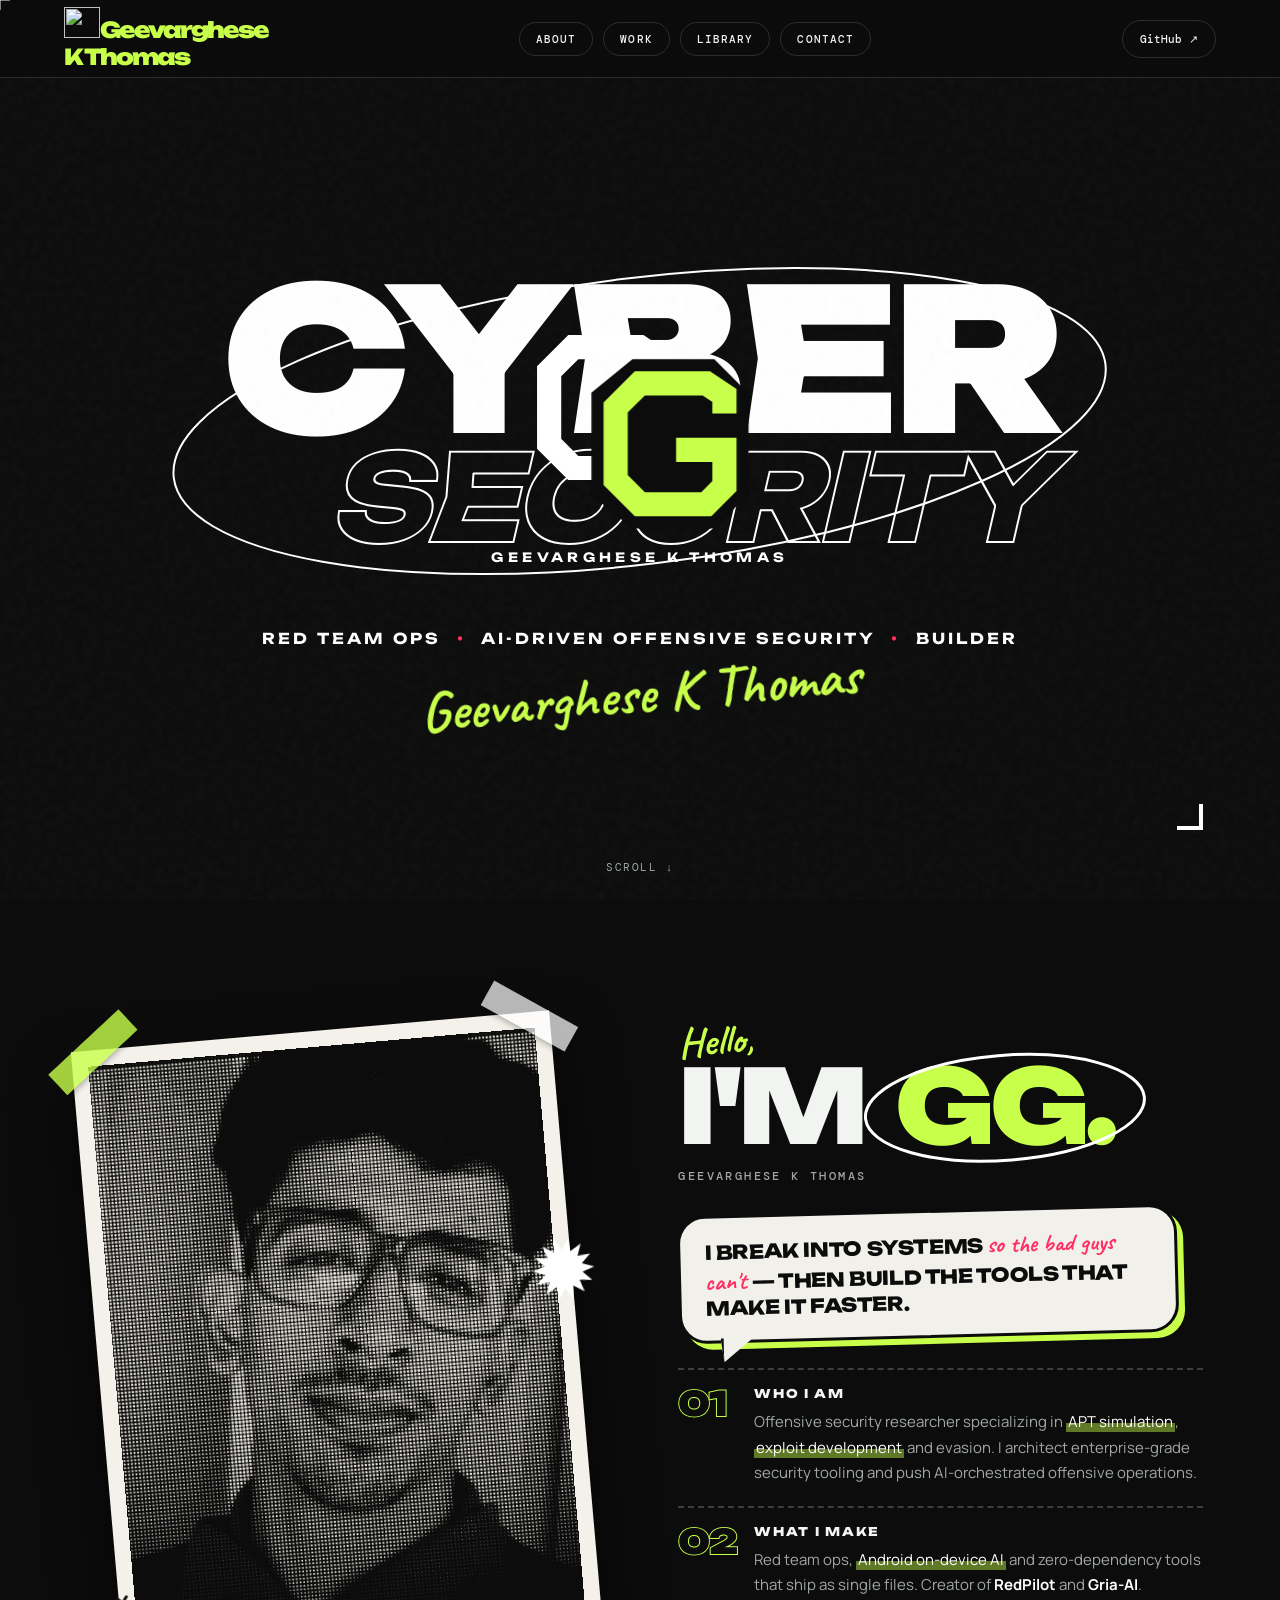
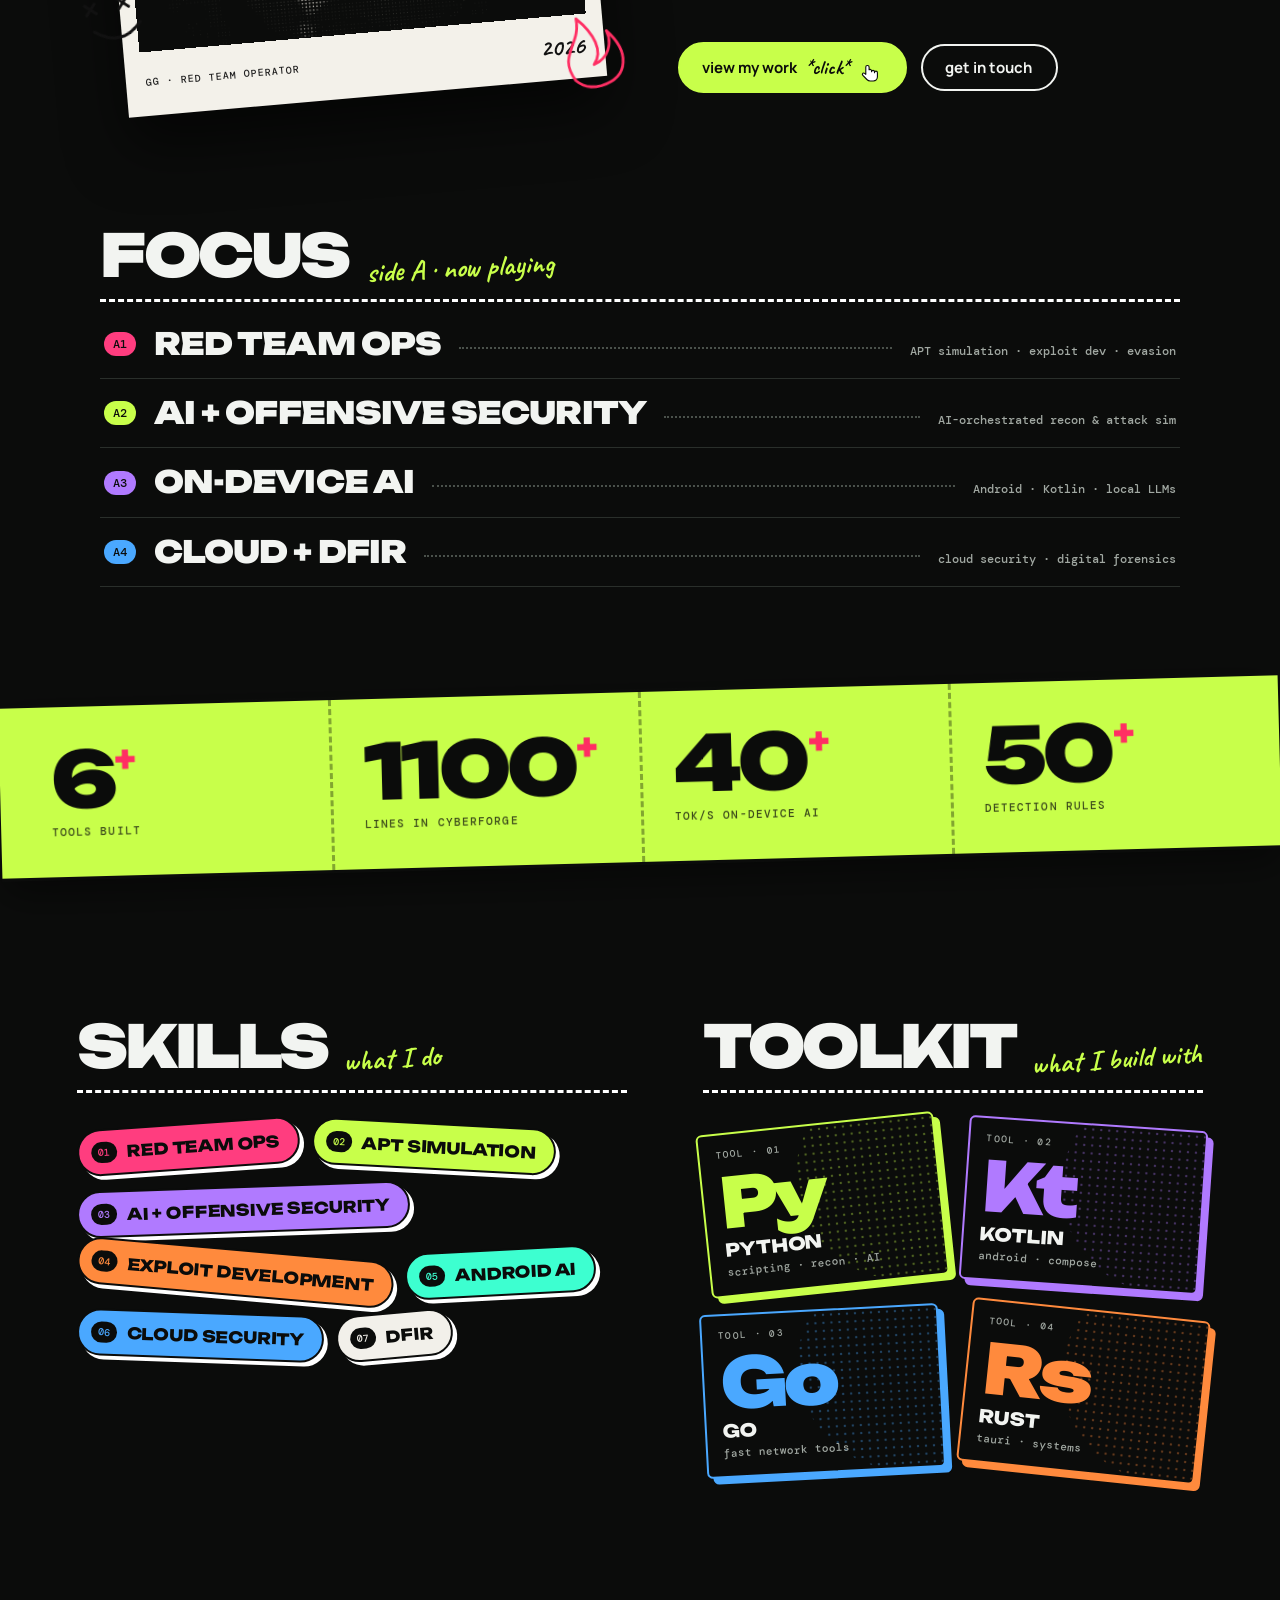
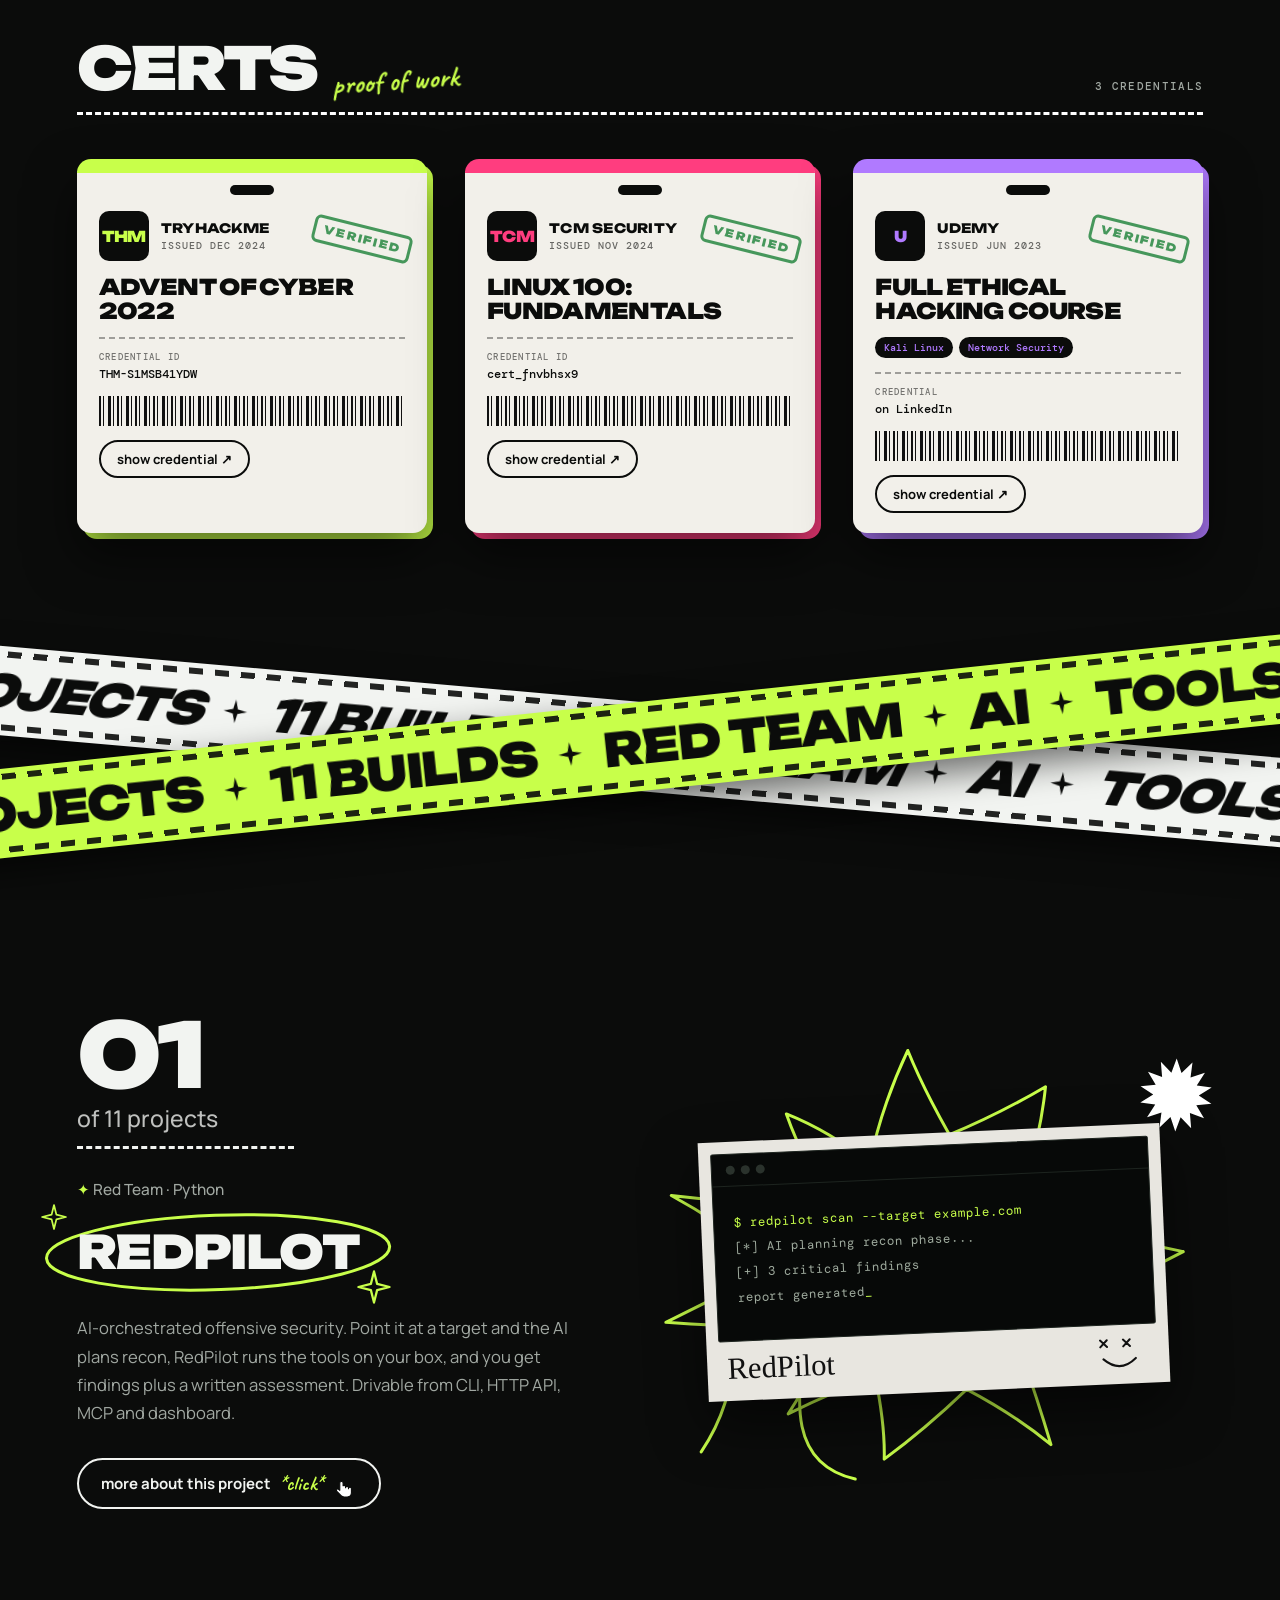
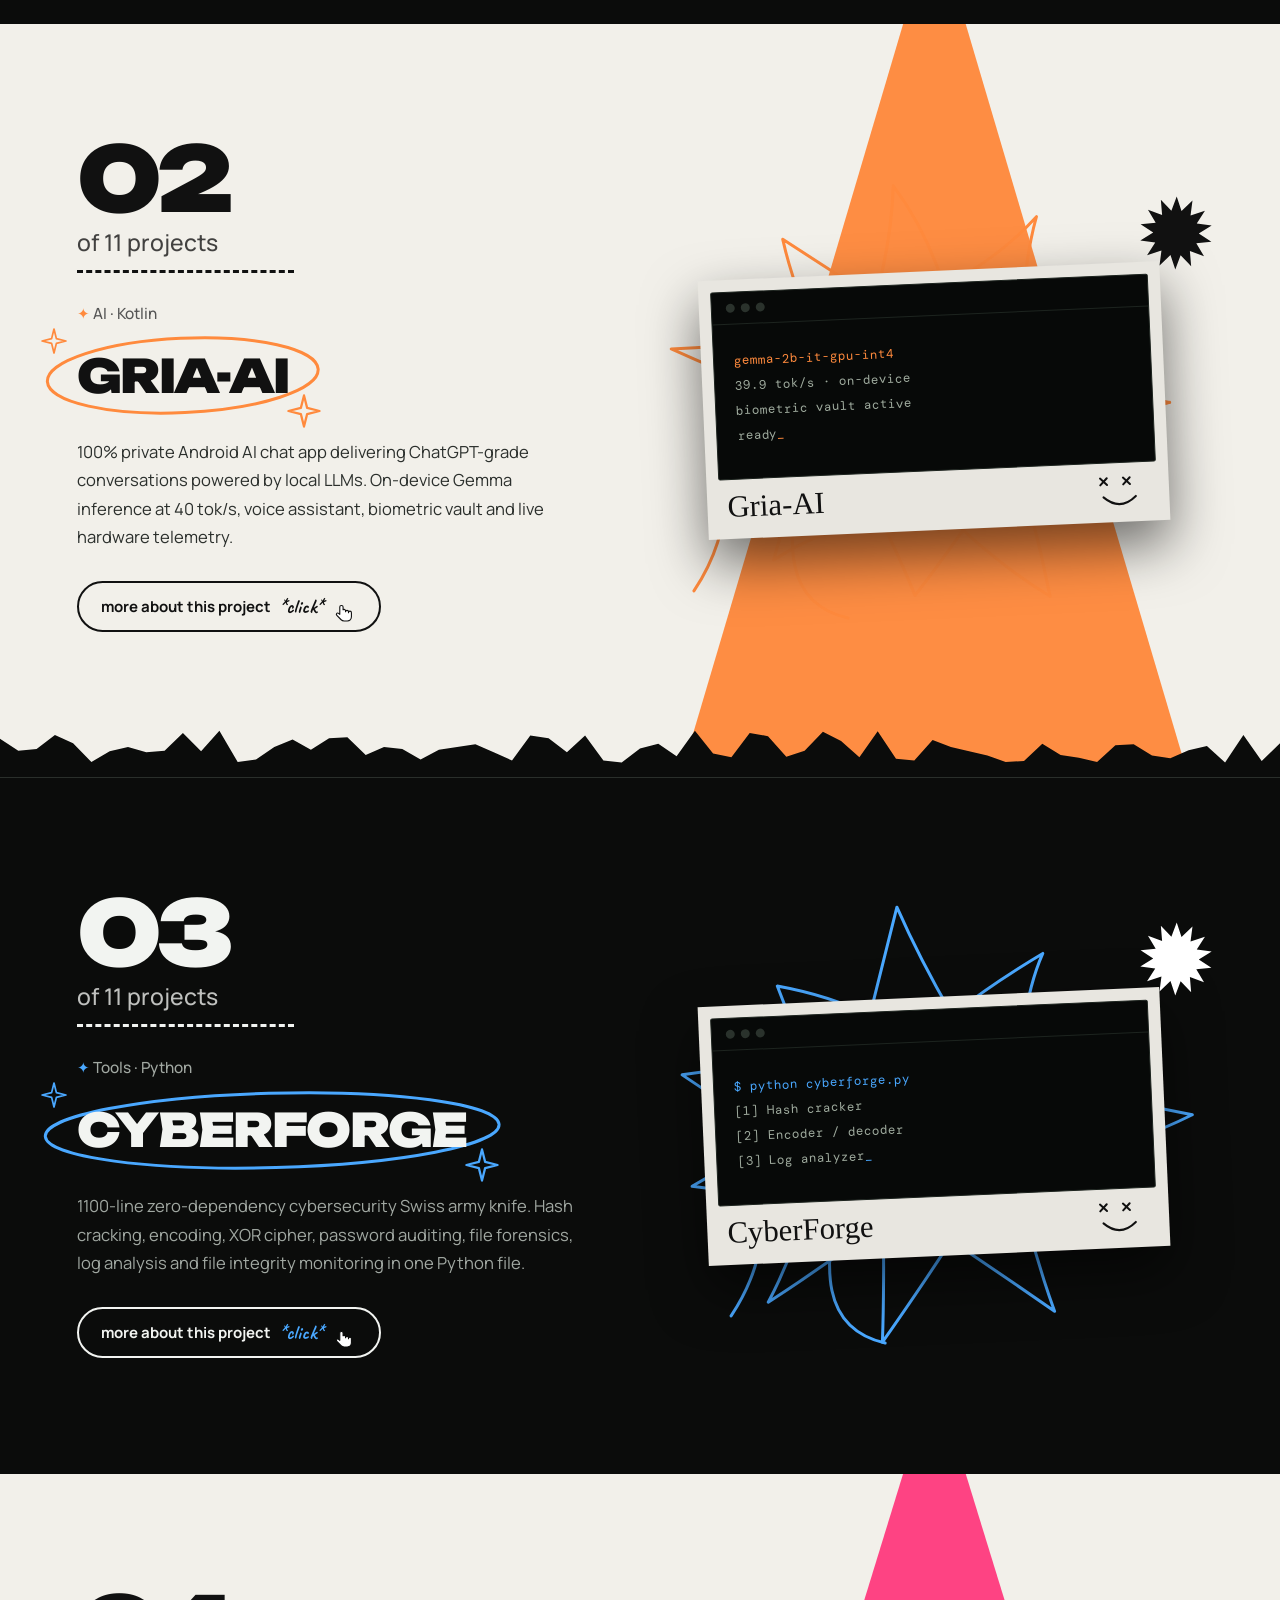
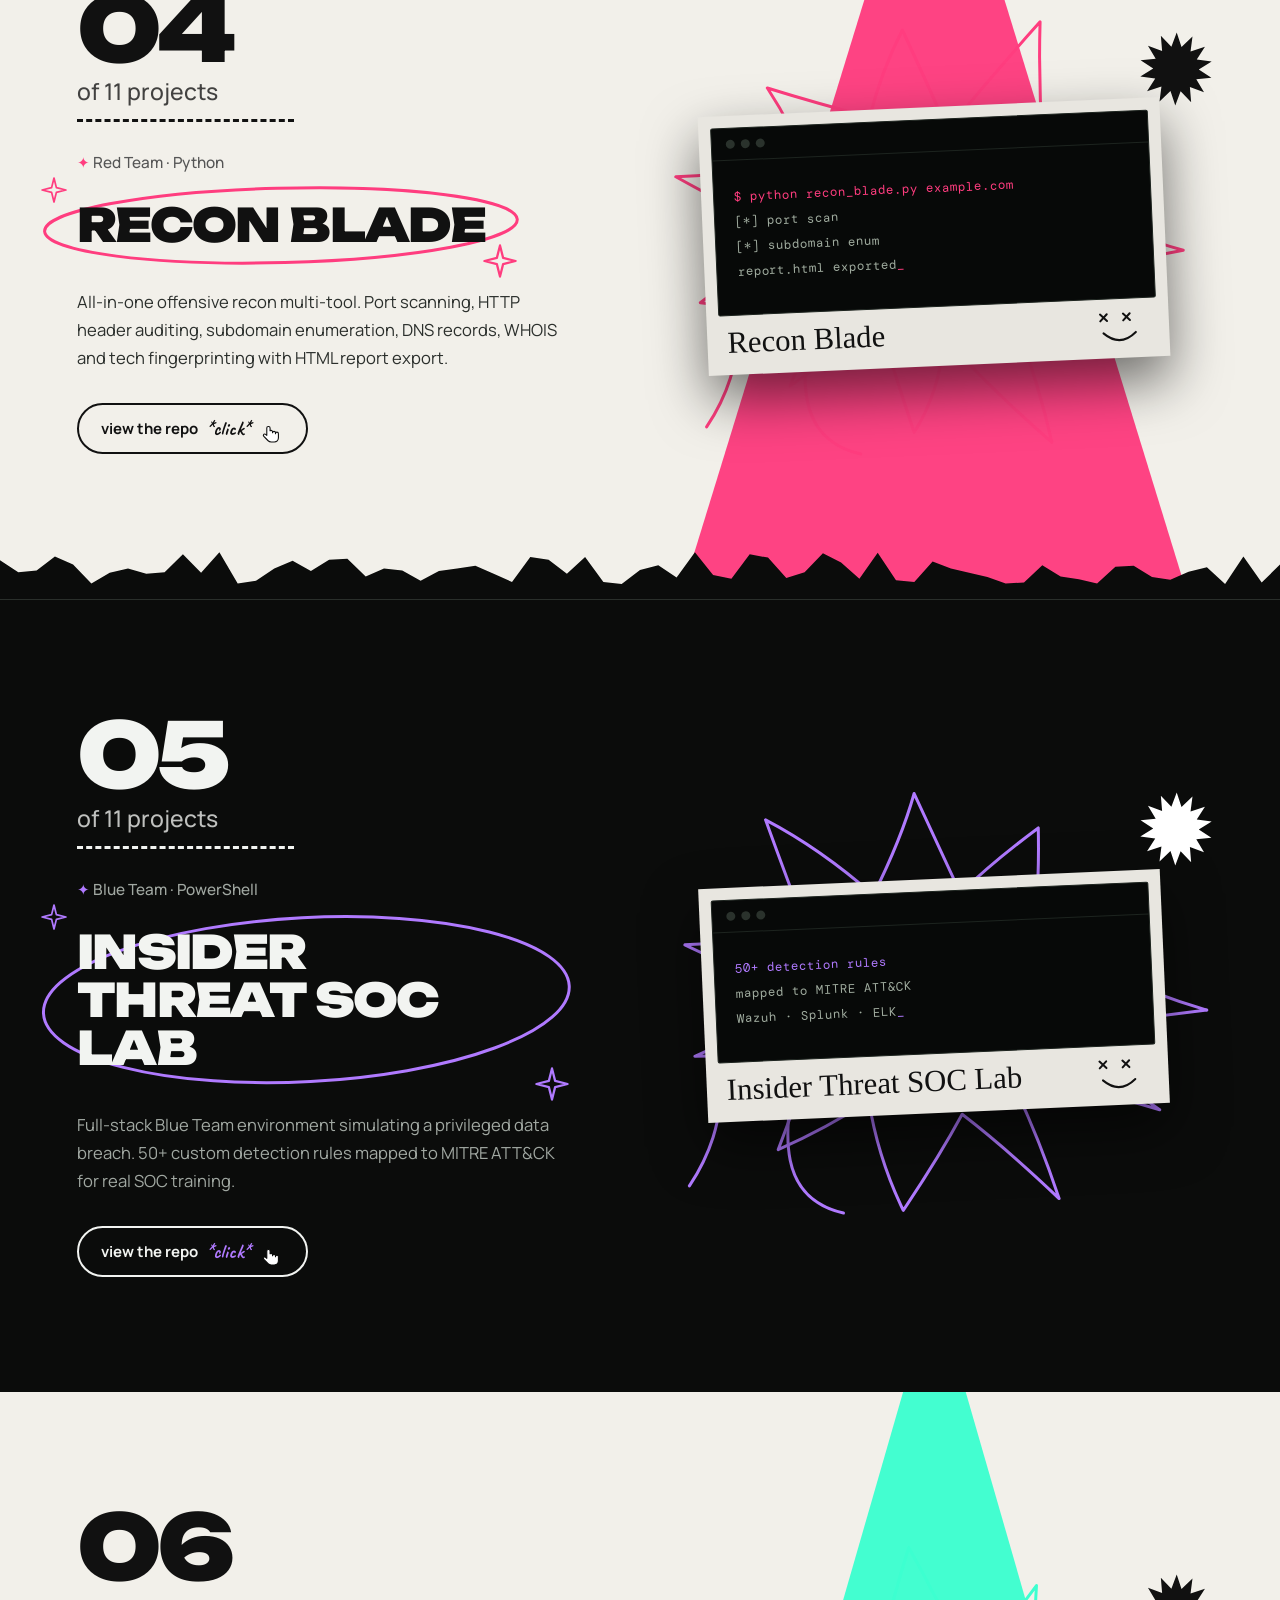
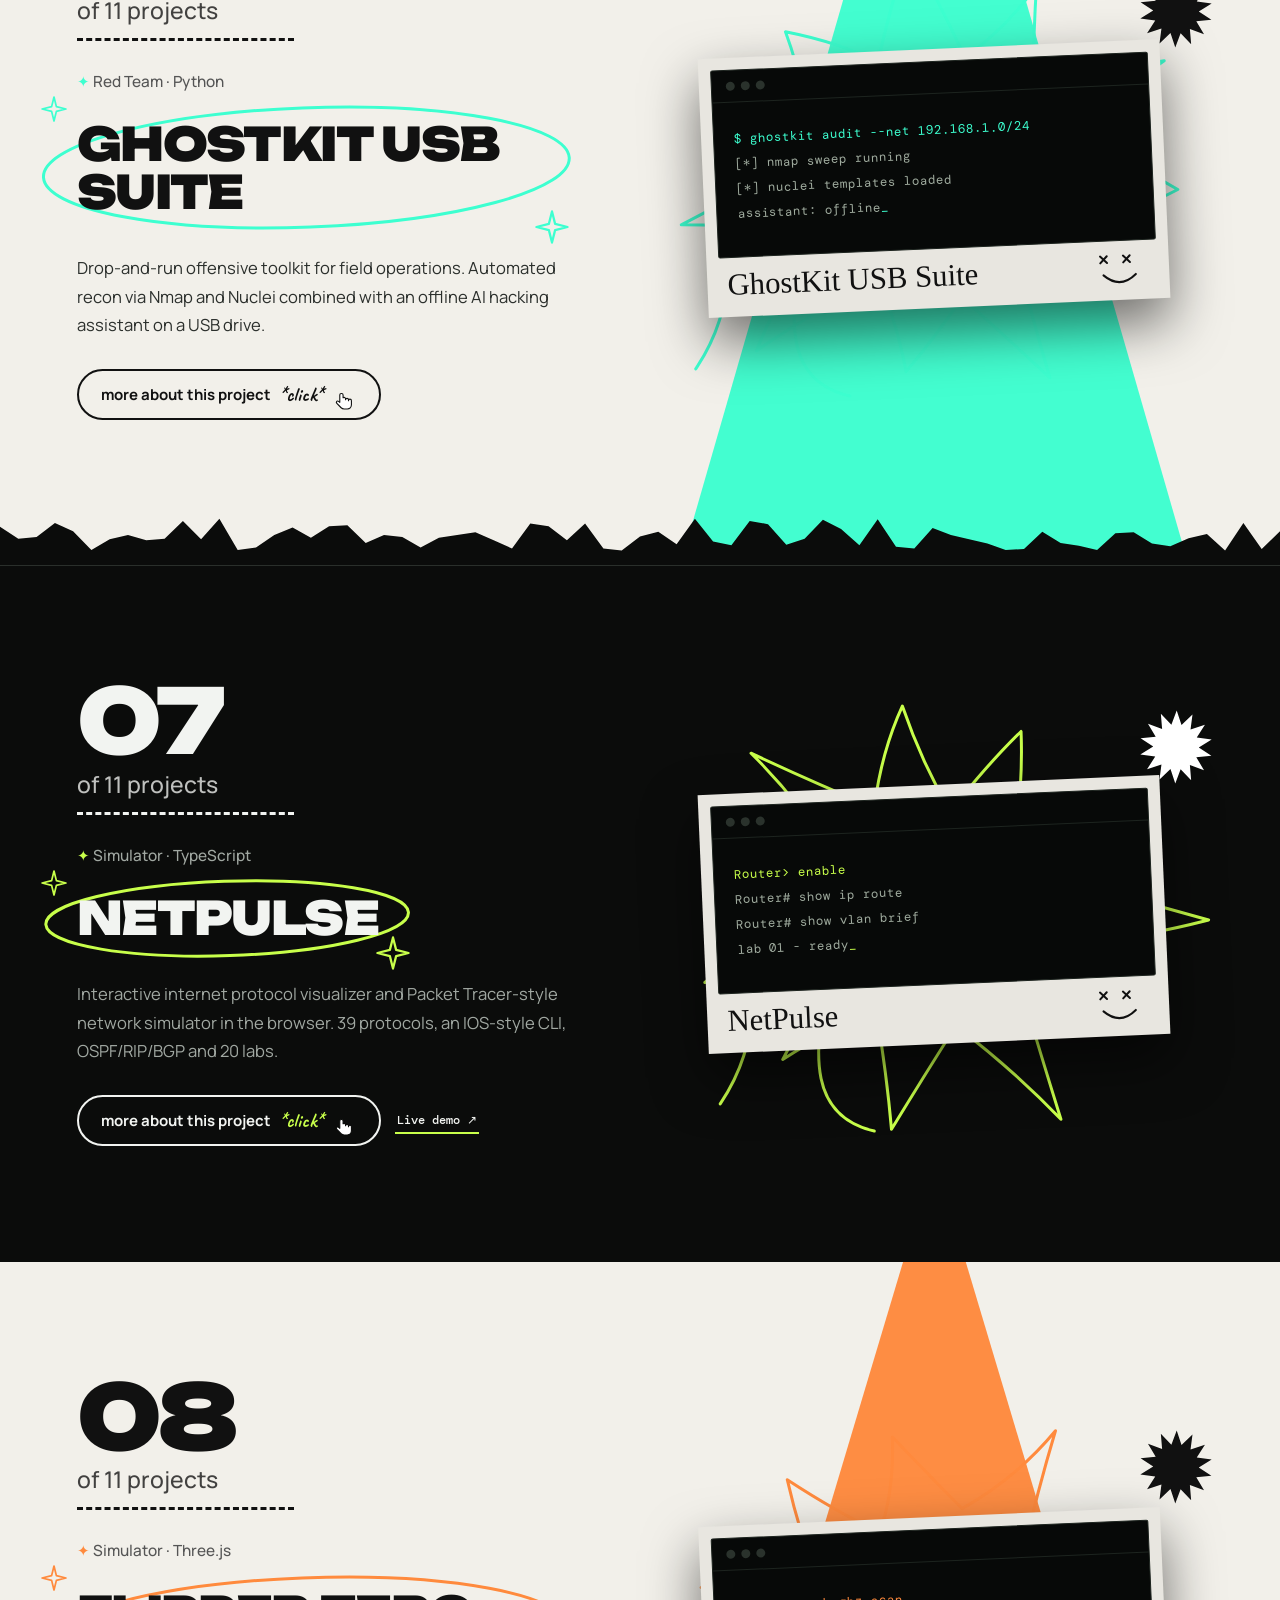
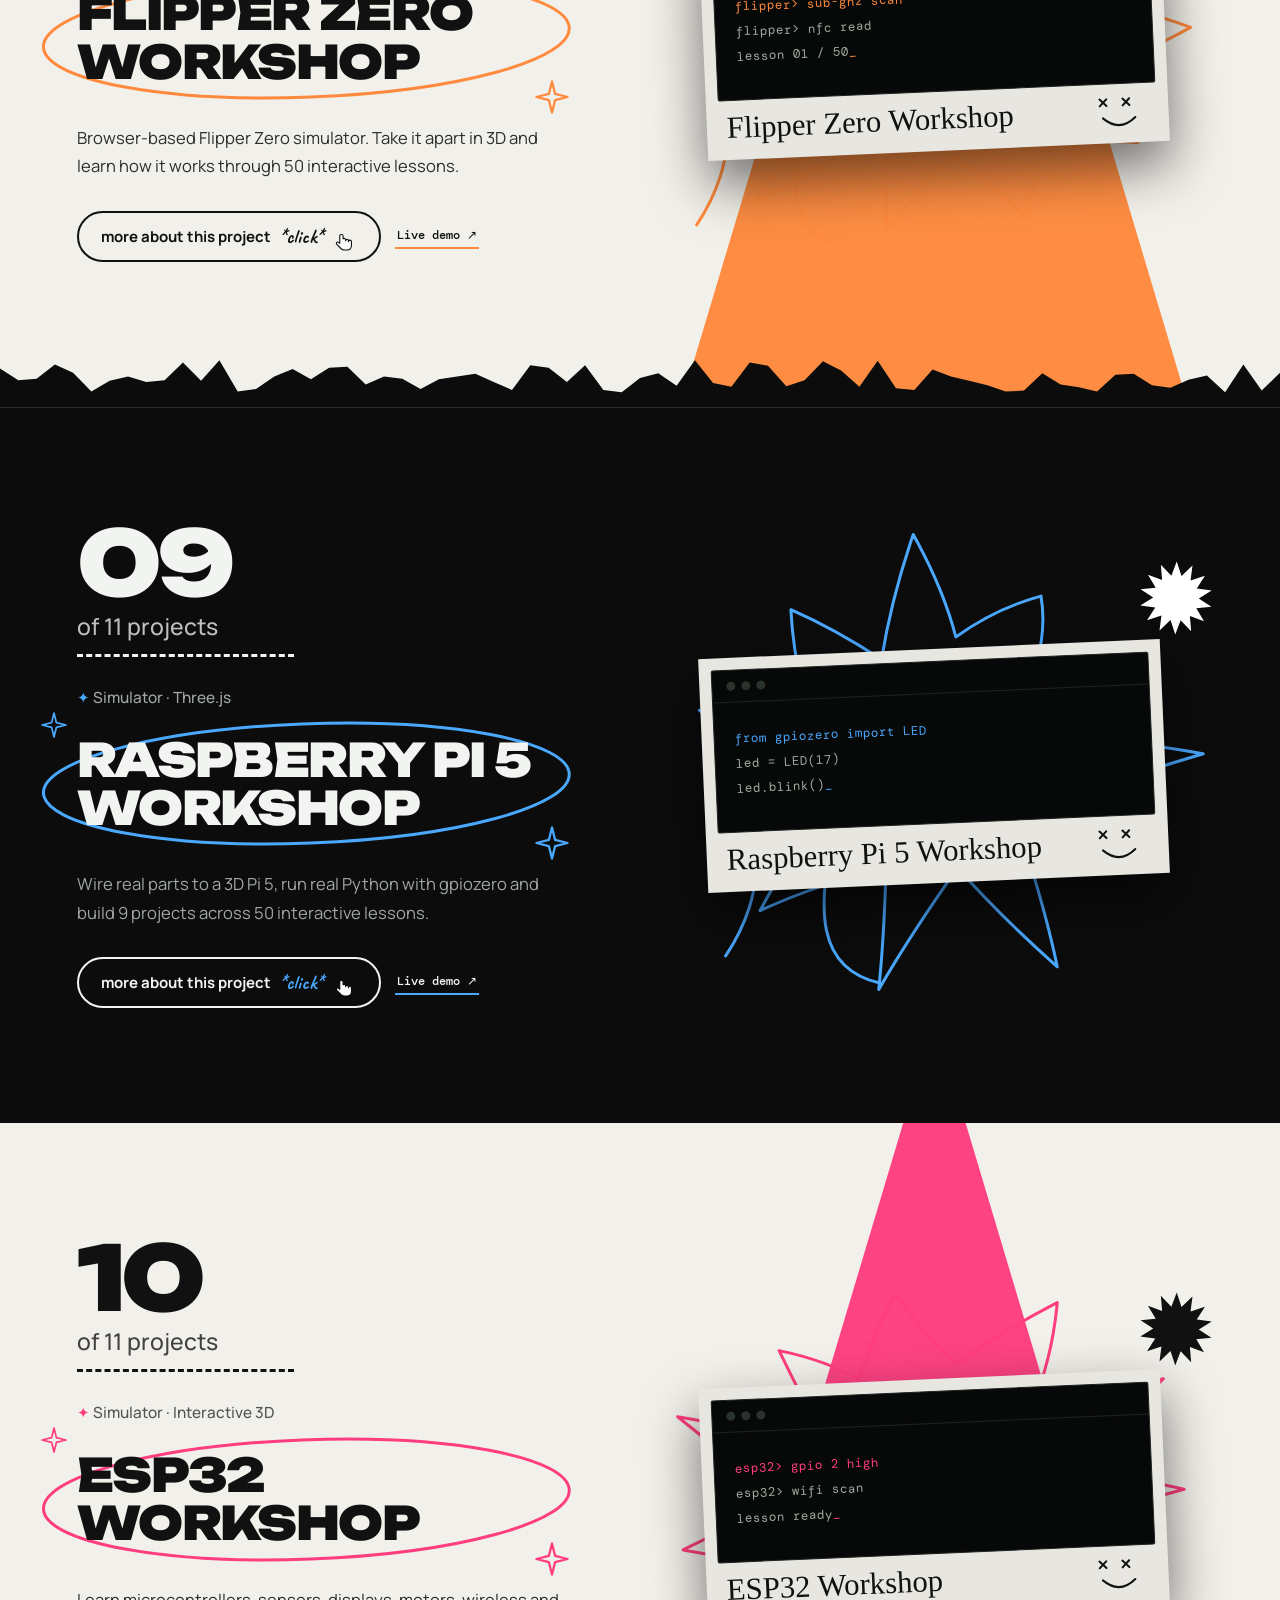
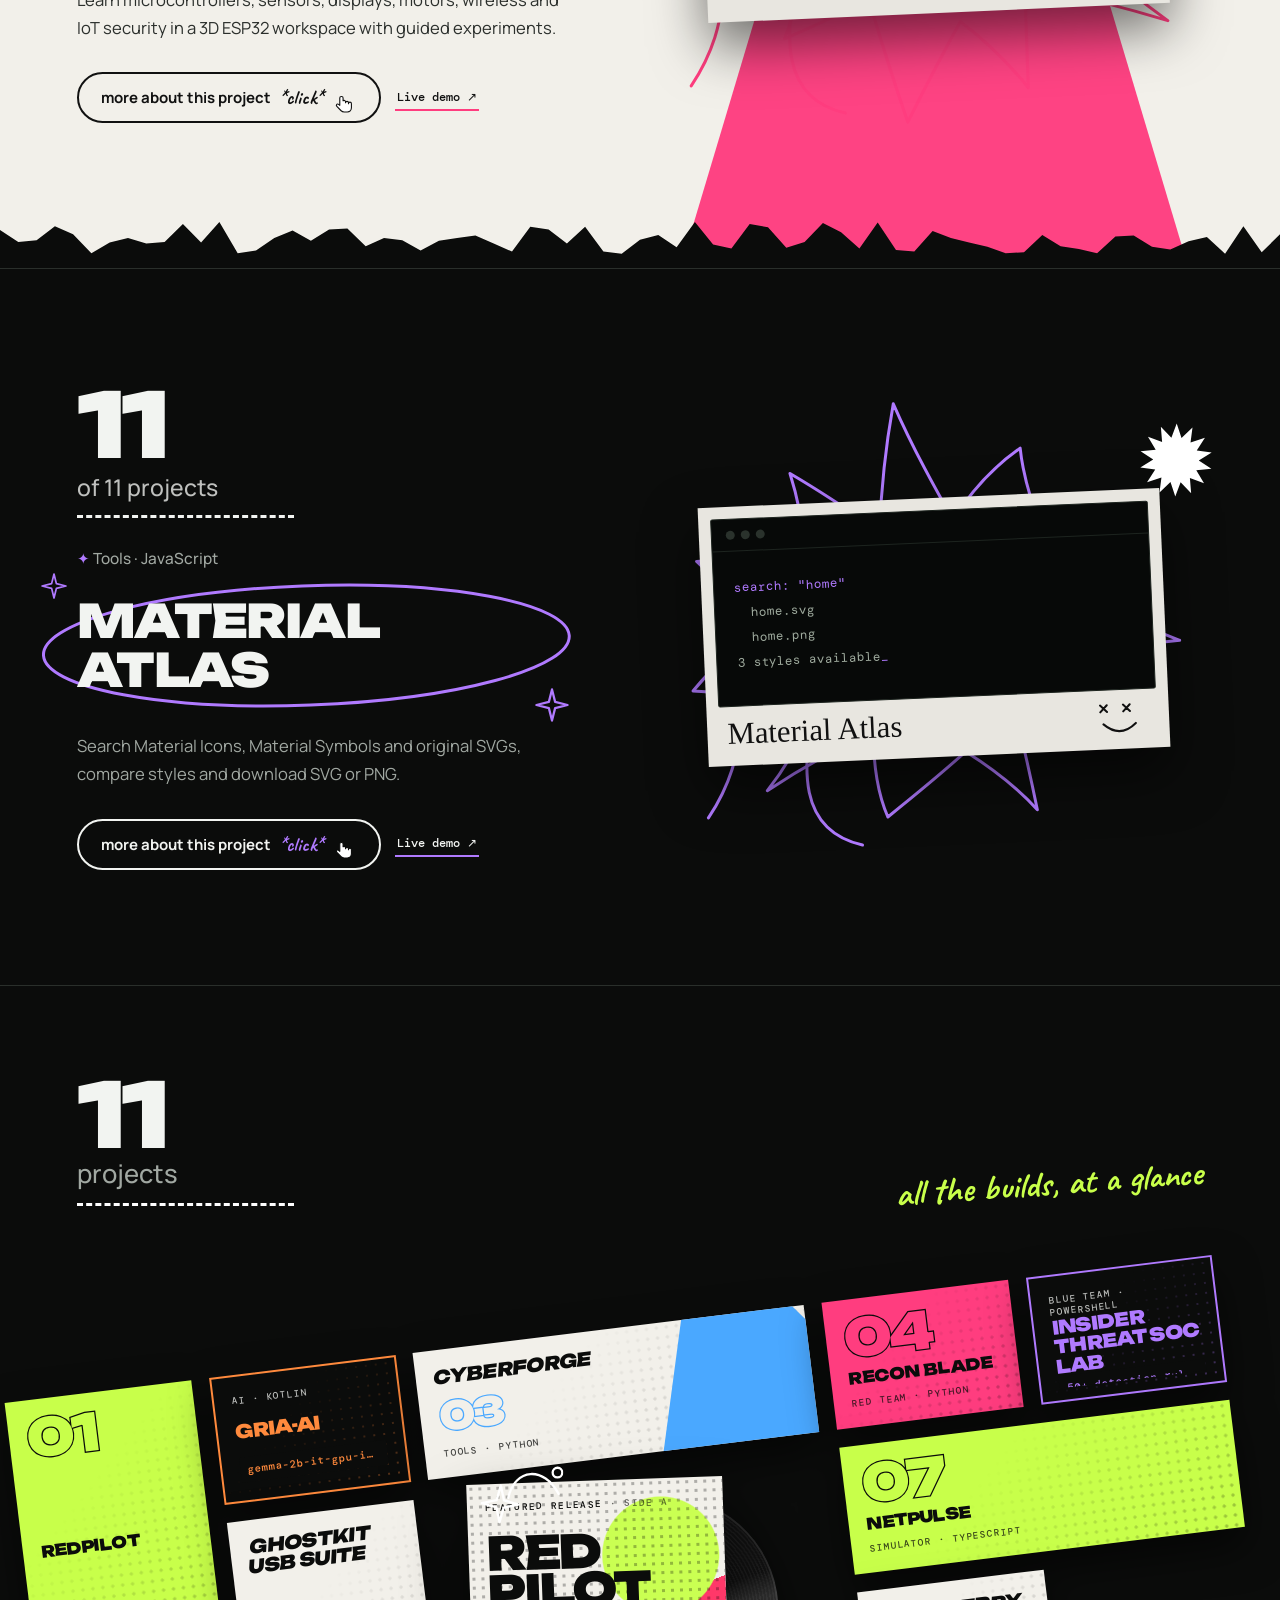
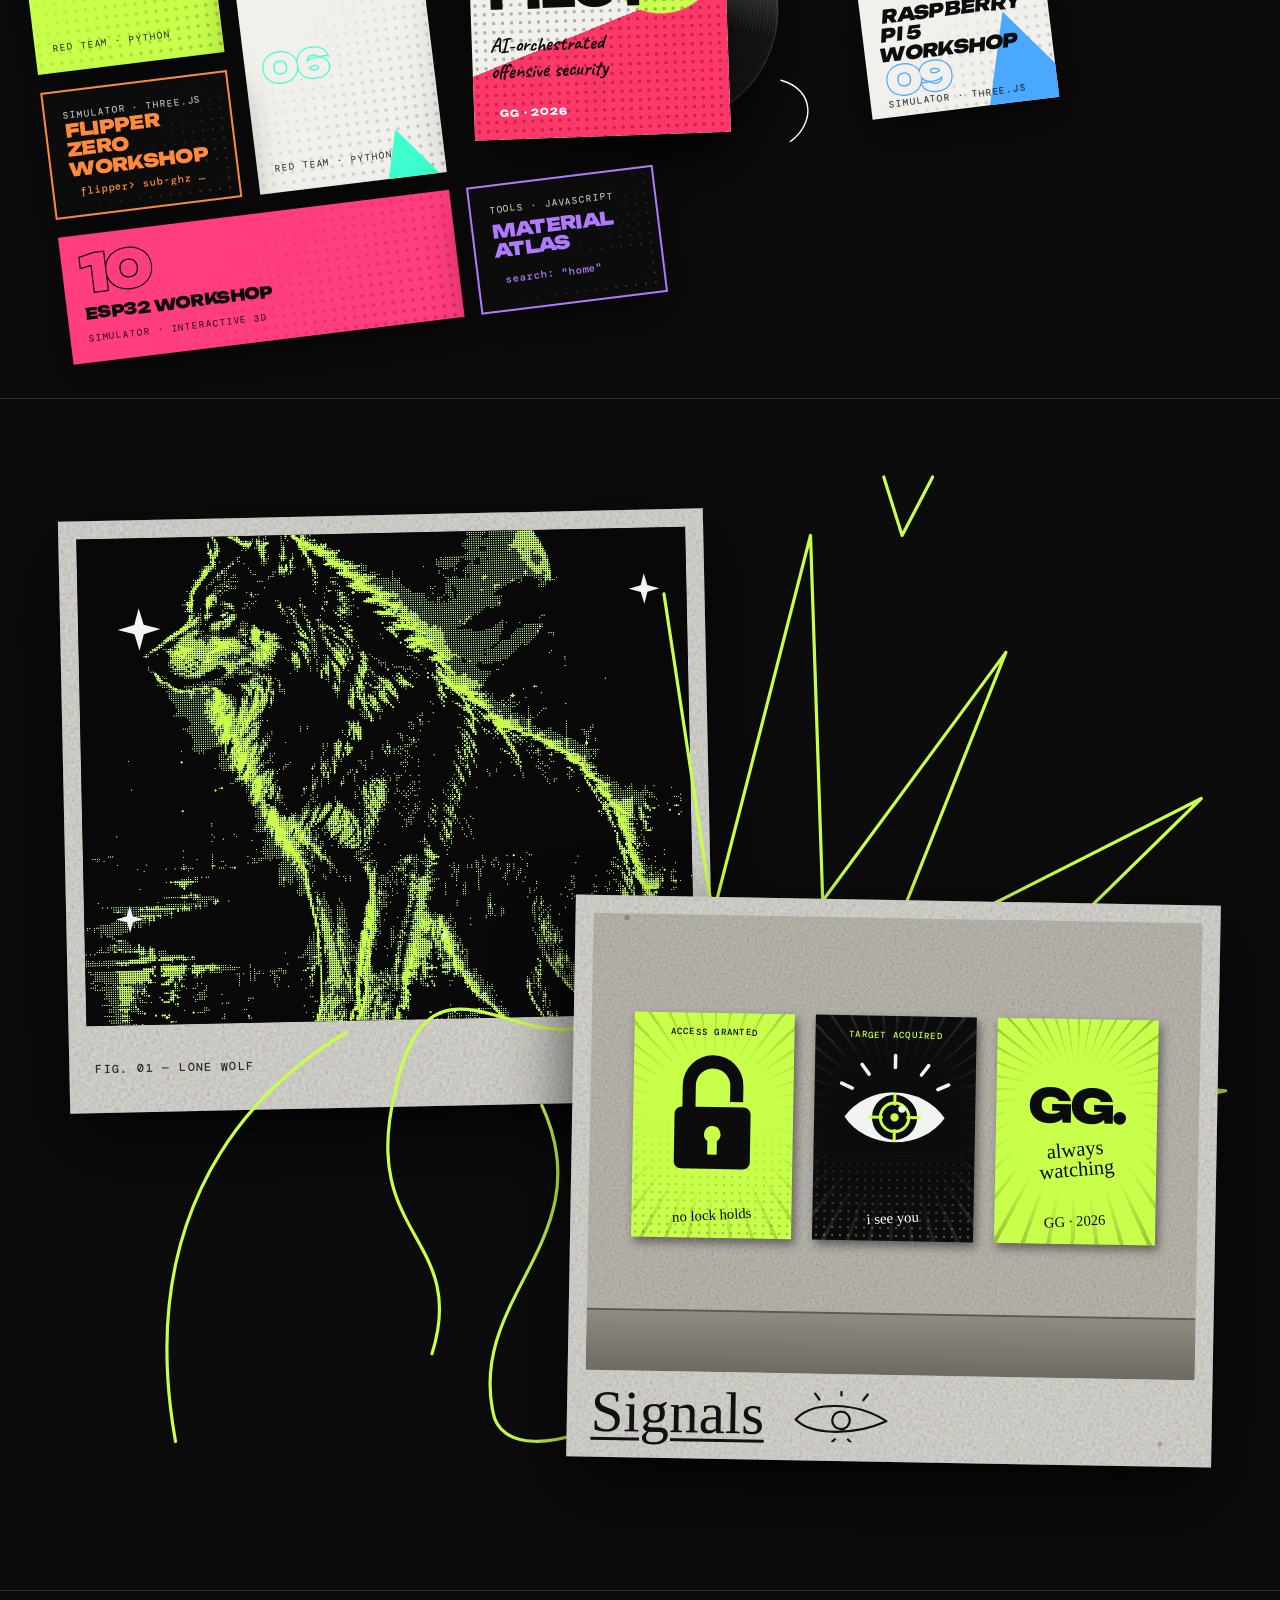
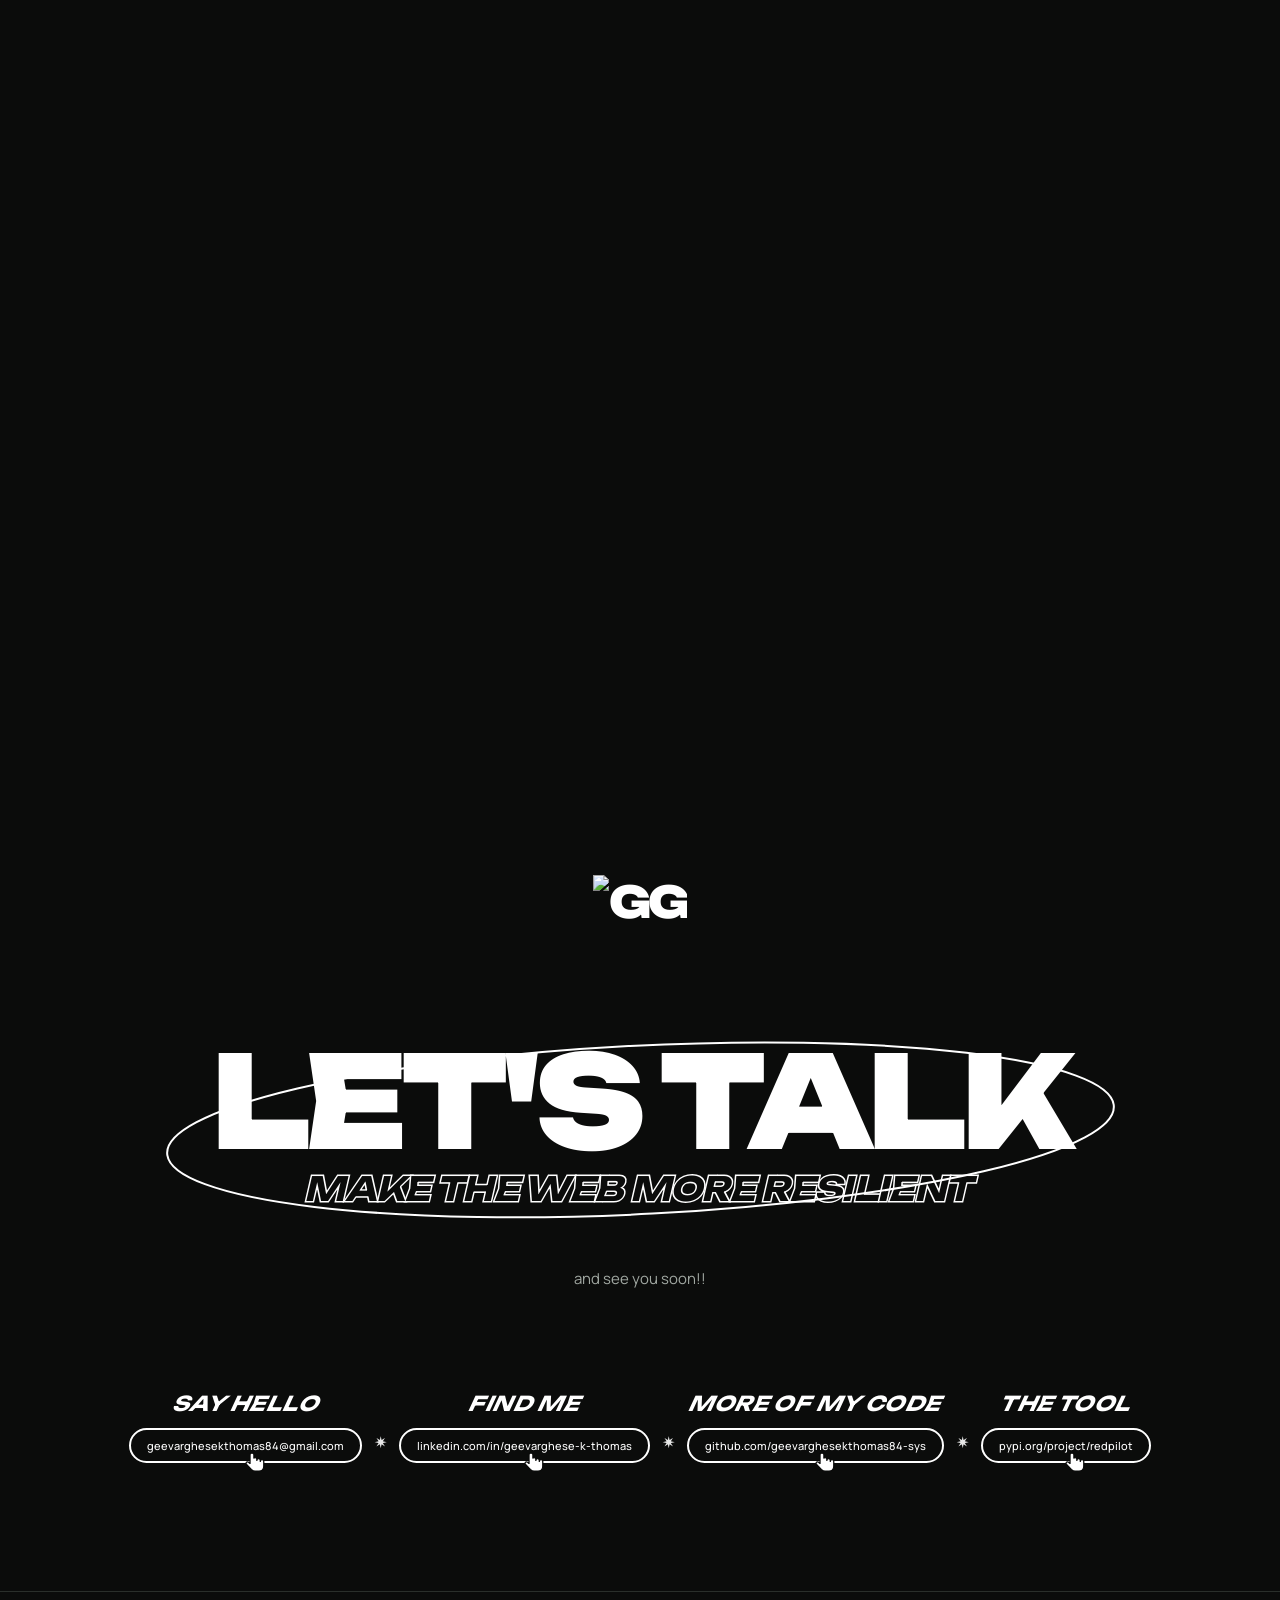
==== commit 0e32a60d: "Remove the badge from the hero Co-Authored-By: Claude Opus 5.5 <noreply@anthropic.com> Claude-Sessio" ====
--- a/docs/index.html
+++ b/docs/index.html
@@ -80,7 +80,6 @@
   <main id="top">
     <!-- TITLE SCREEN -->
     <section class="hero2">
-      <div class="stamp" aria-hidden="true"><svg class="stamp-ring" viewBox="0 0 120 120"><circle cx="60" cy="60" r="58" fill="#c8ff4a"/><defs><path id="stampPath" d="M60,60 m-43,0 a43,43 0 1,1 86,0 a43,43 0 1,1 -86,0"/></defs><text textLength="268.2" lengthAdjust="spacing"><textPath href="#stampPath">RED TEAM ✦ AI OFFENSE ✦ BUILDER ✦ 2026 ✦</textPath></text></svg><span class="stamp-core"><img src="/logo.svg" alt=""></span></div>
       <div class="title">
         <h1><span class="t-heavy">Cyber</span><span class="t-script">Security</span></h1>
         <svg class="swoosh" viewBox="0 0 800 320" preserveAspectRatio="none" aria-hidden="true"><ellipse cx="400" cy="165" rx="385" ry="118" transform="rotate(-7 400 165)"/></svg>
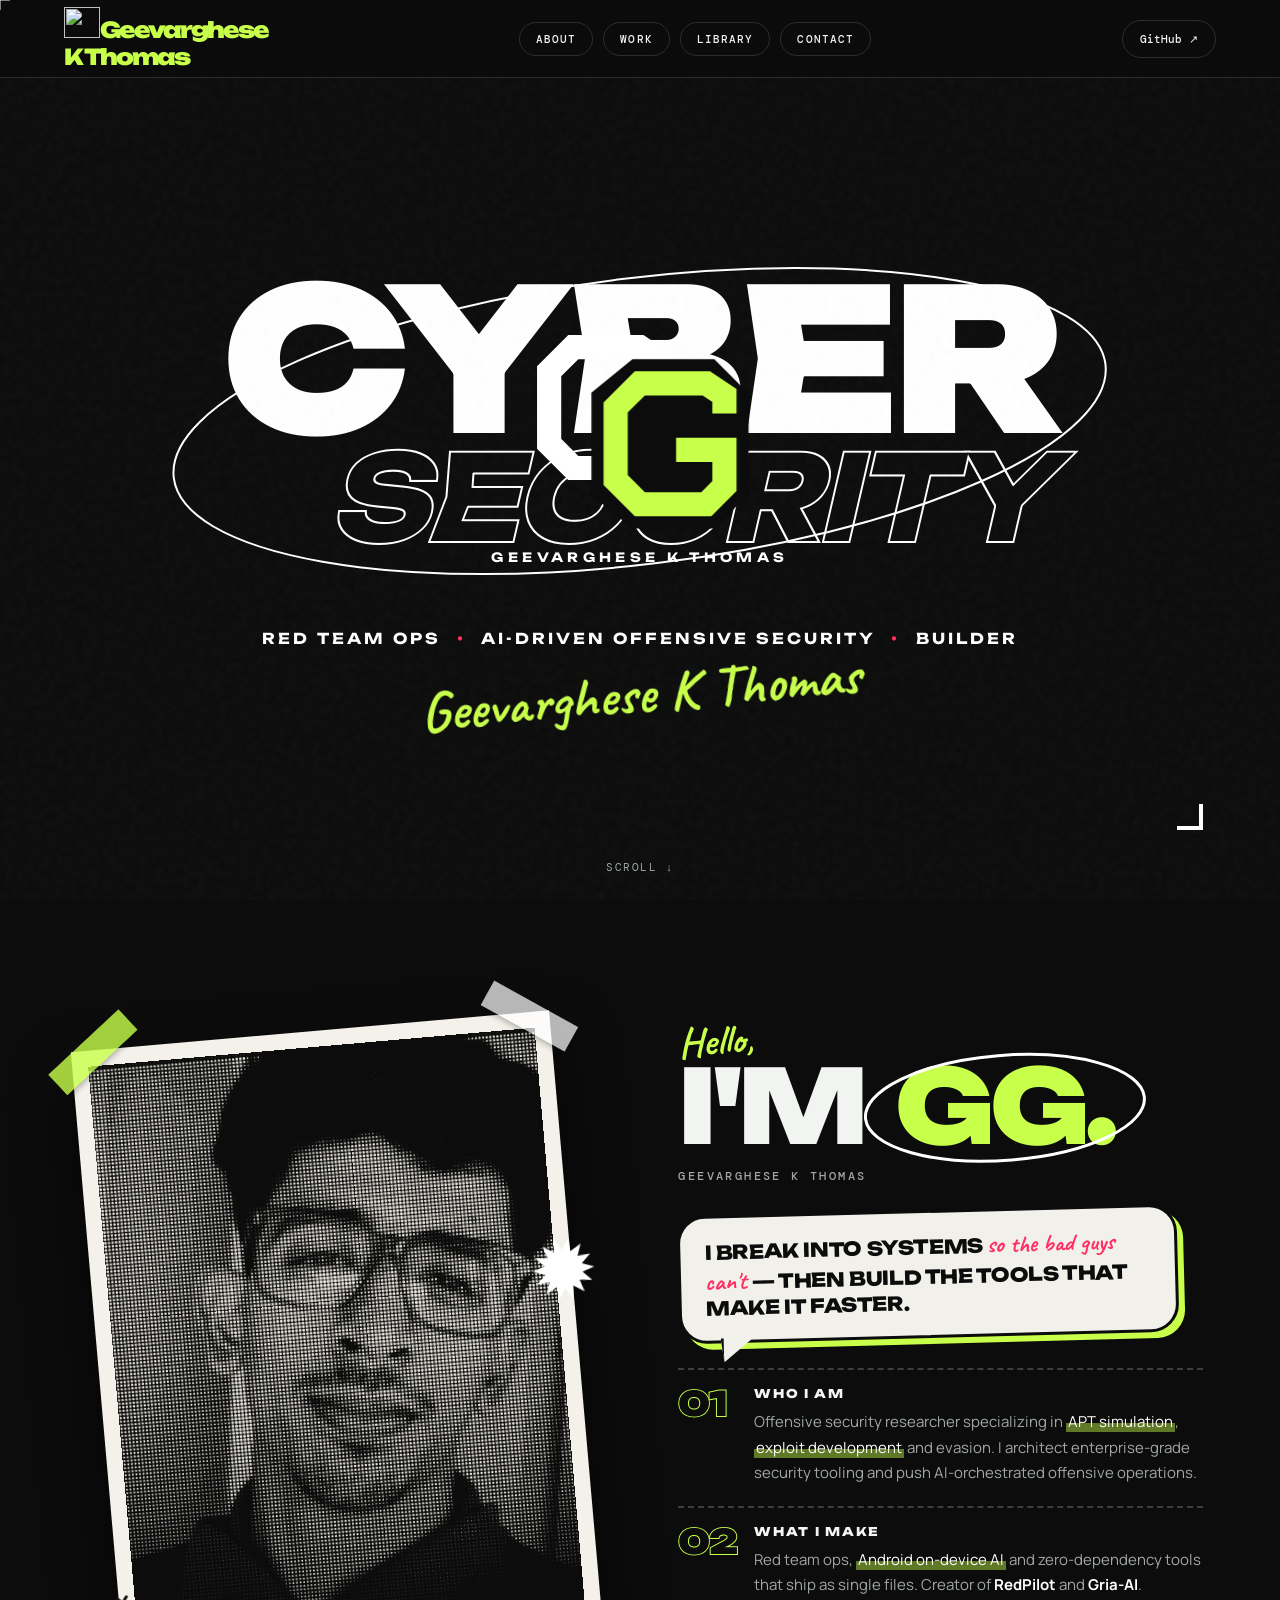
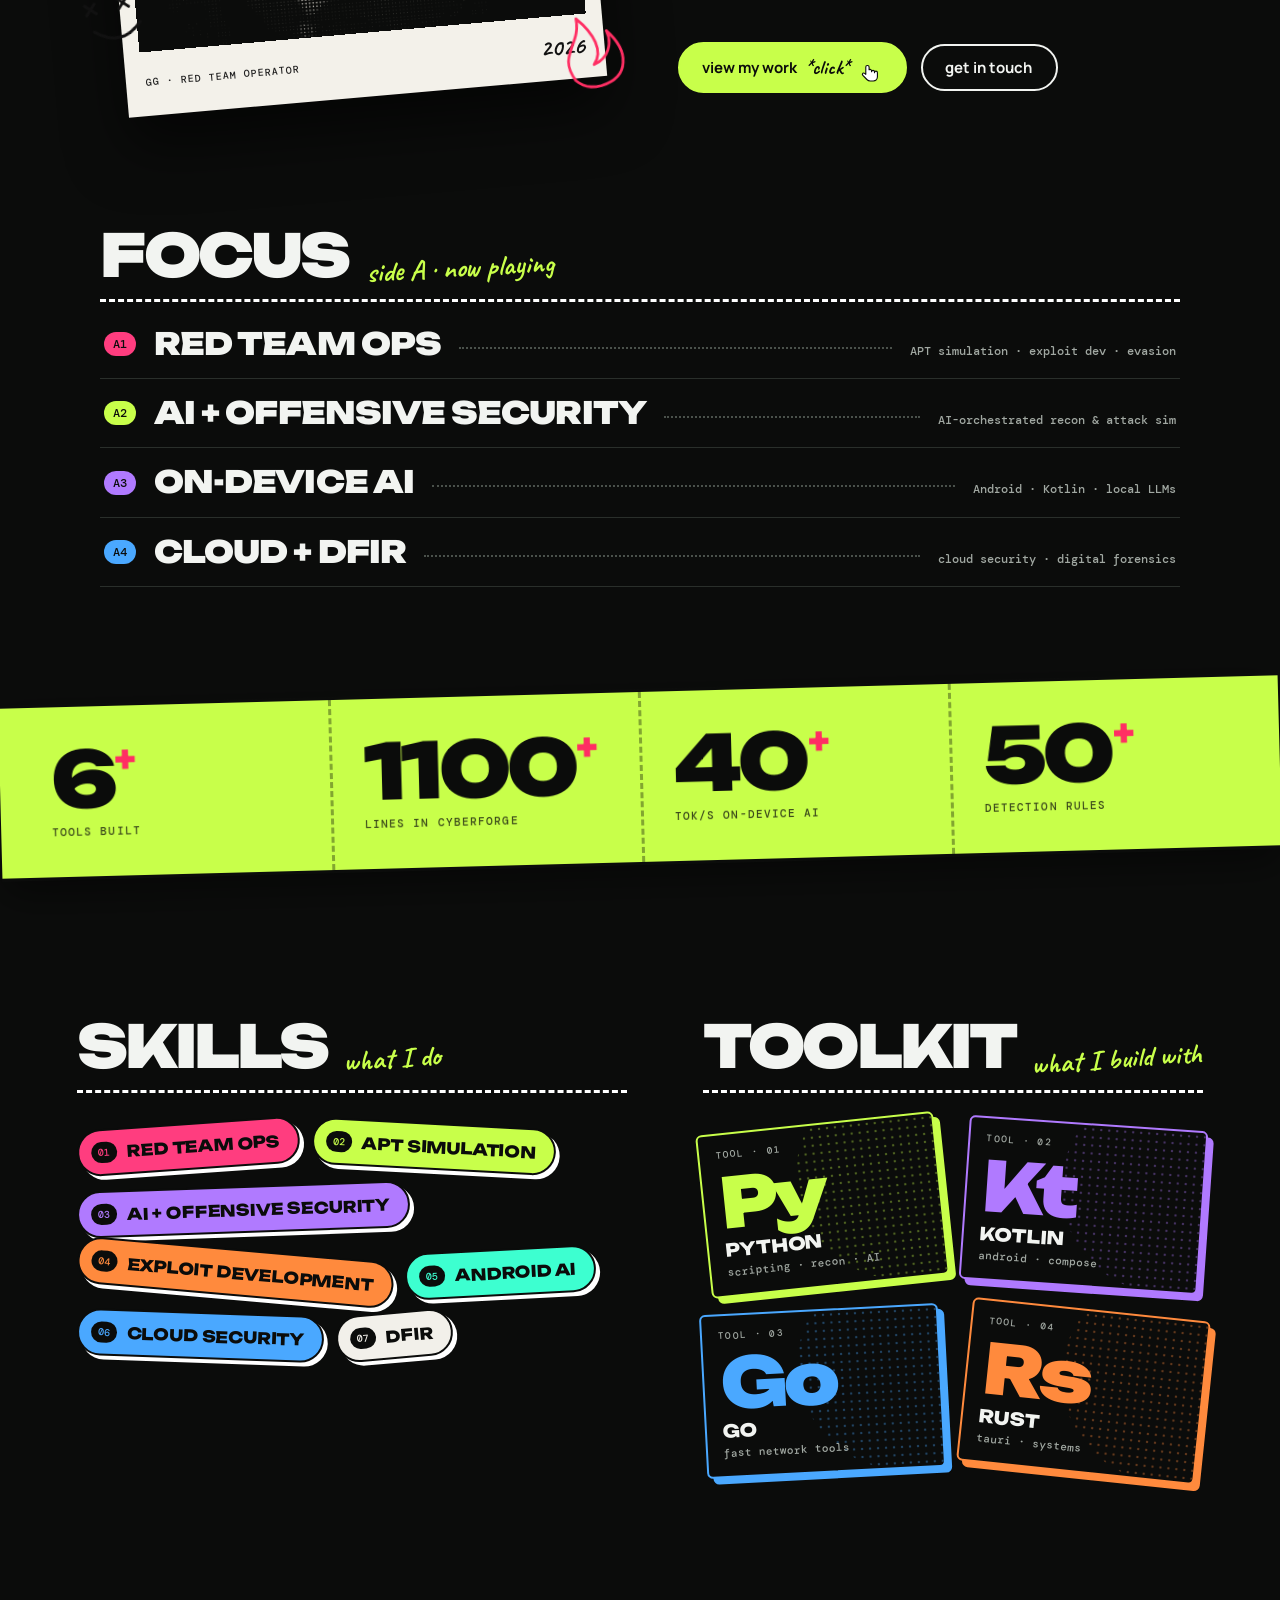
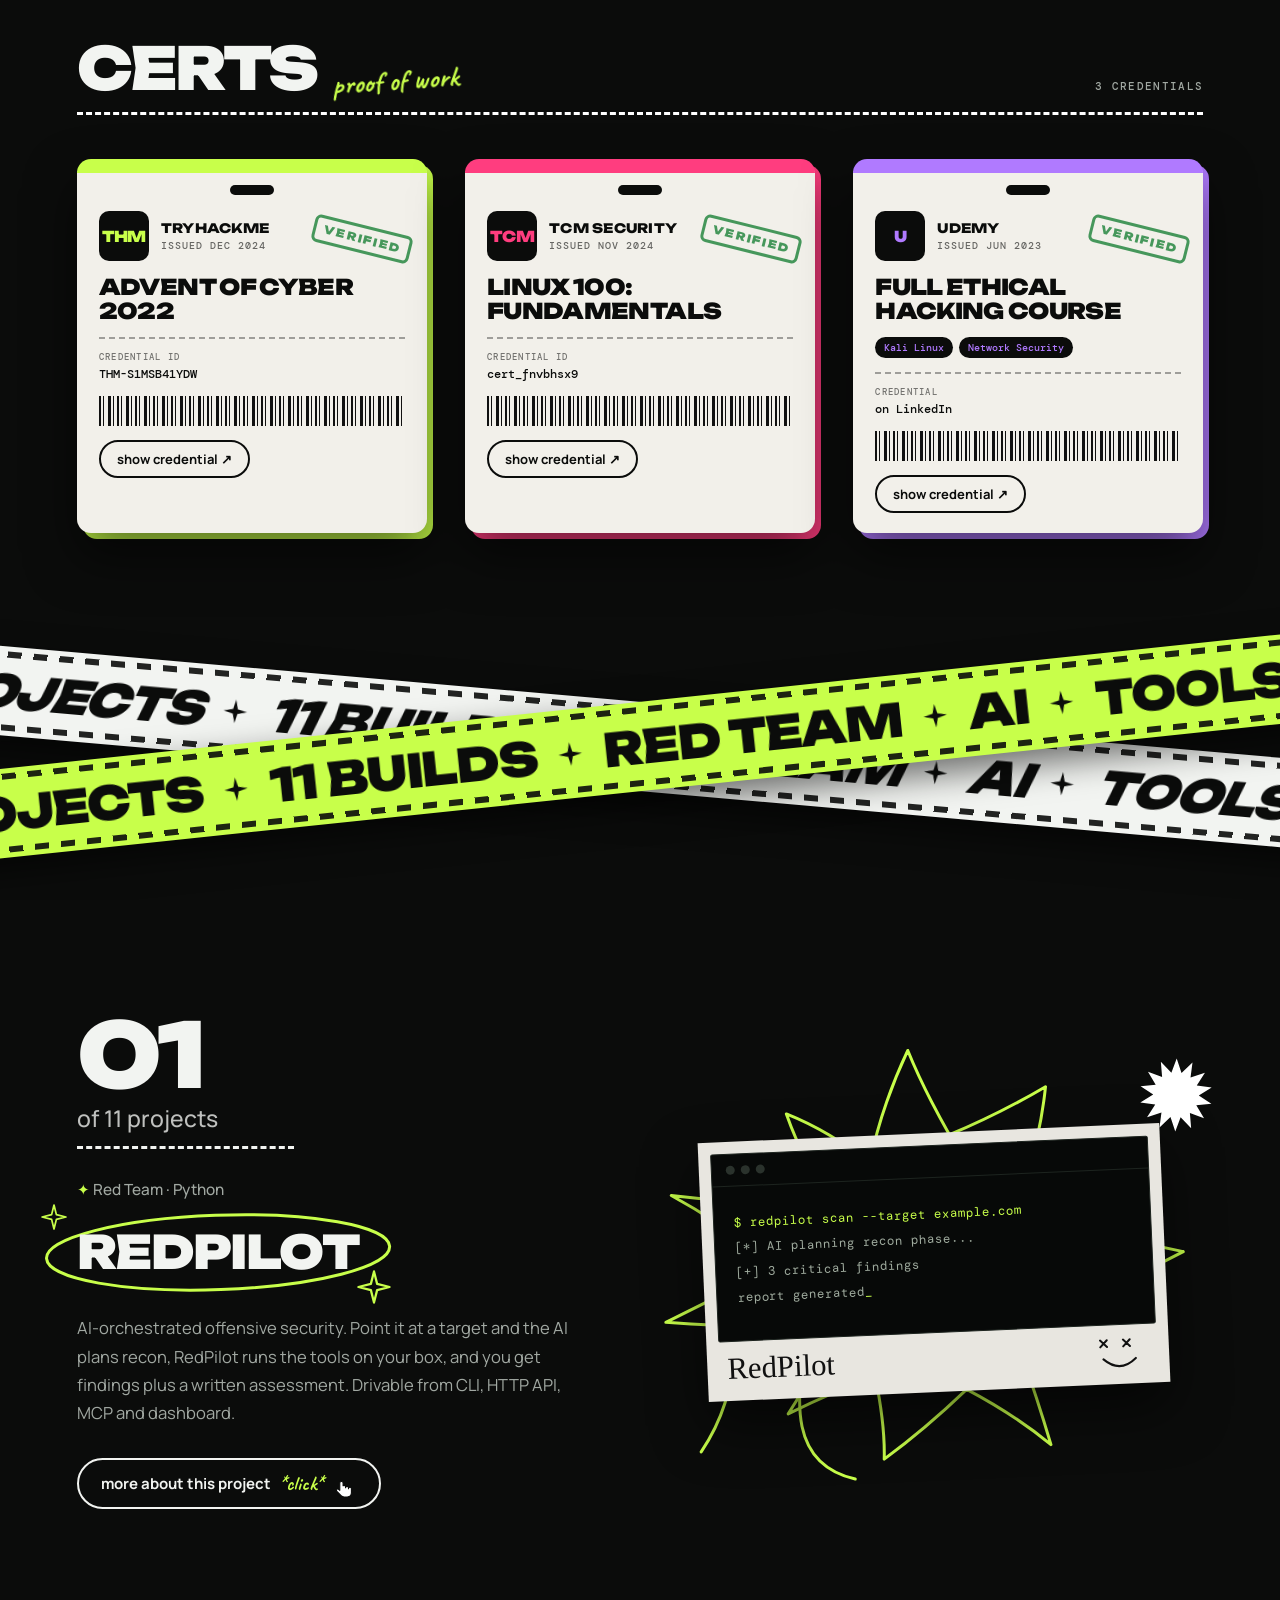
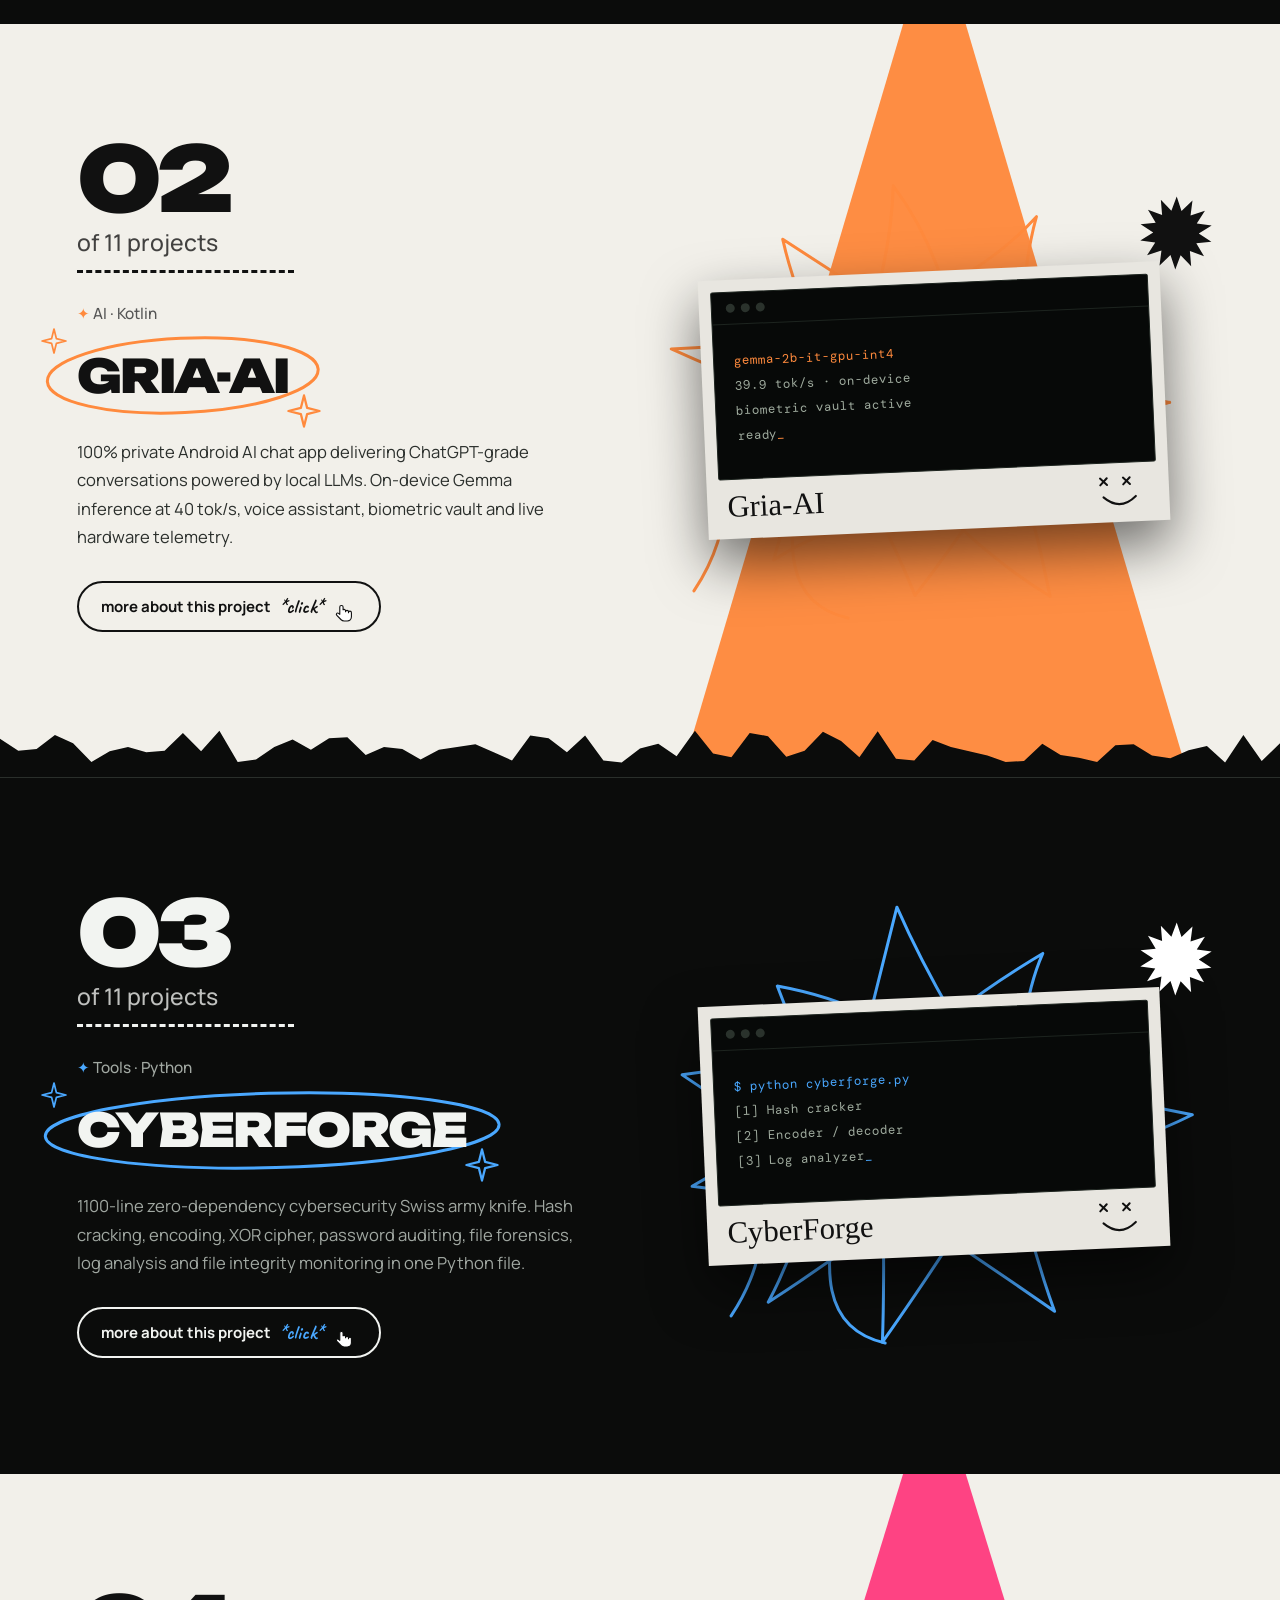
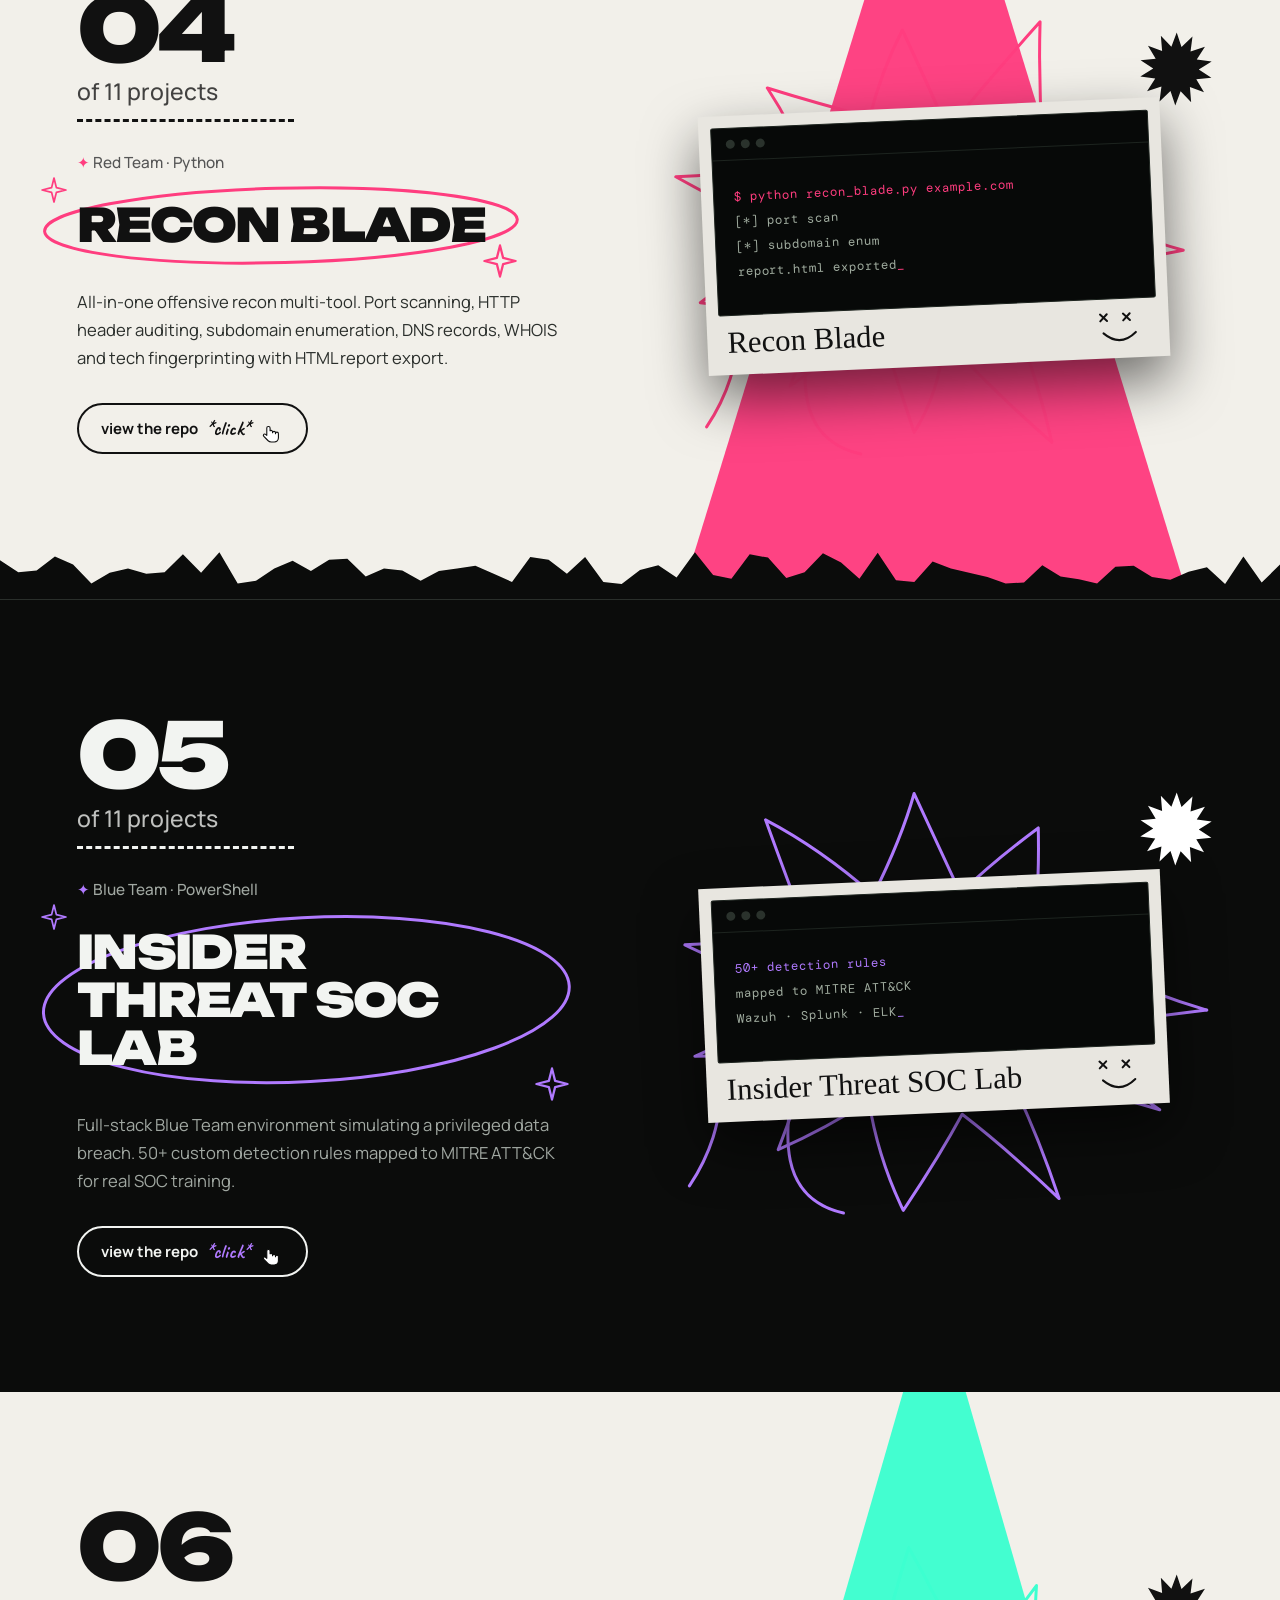
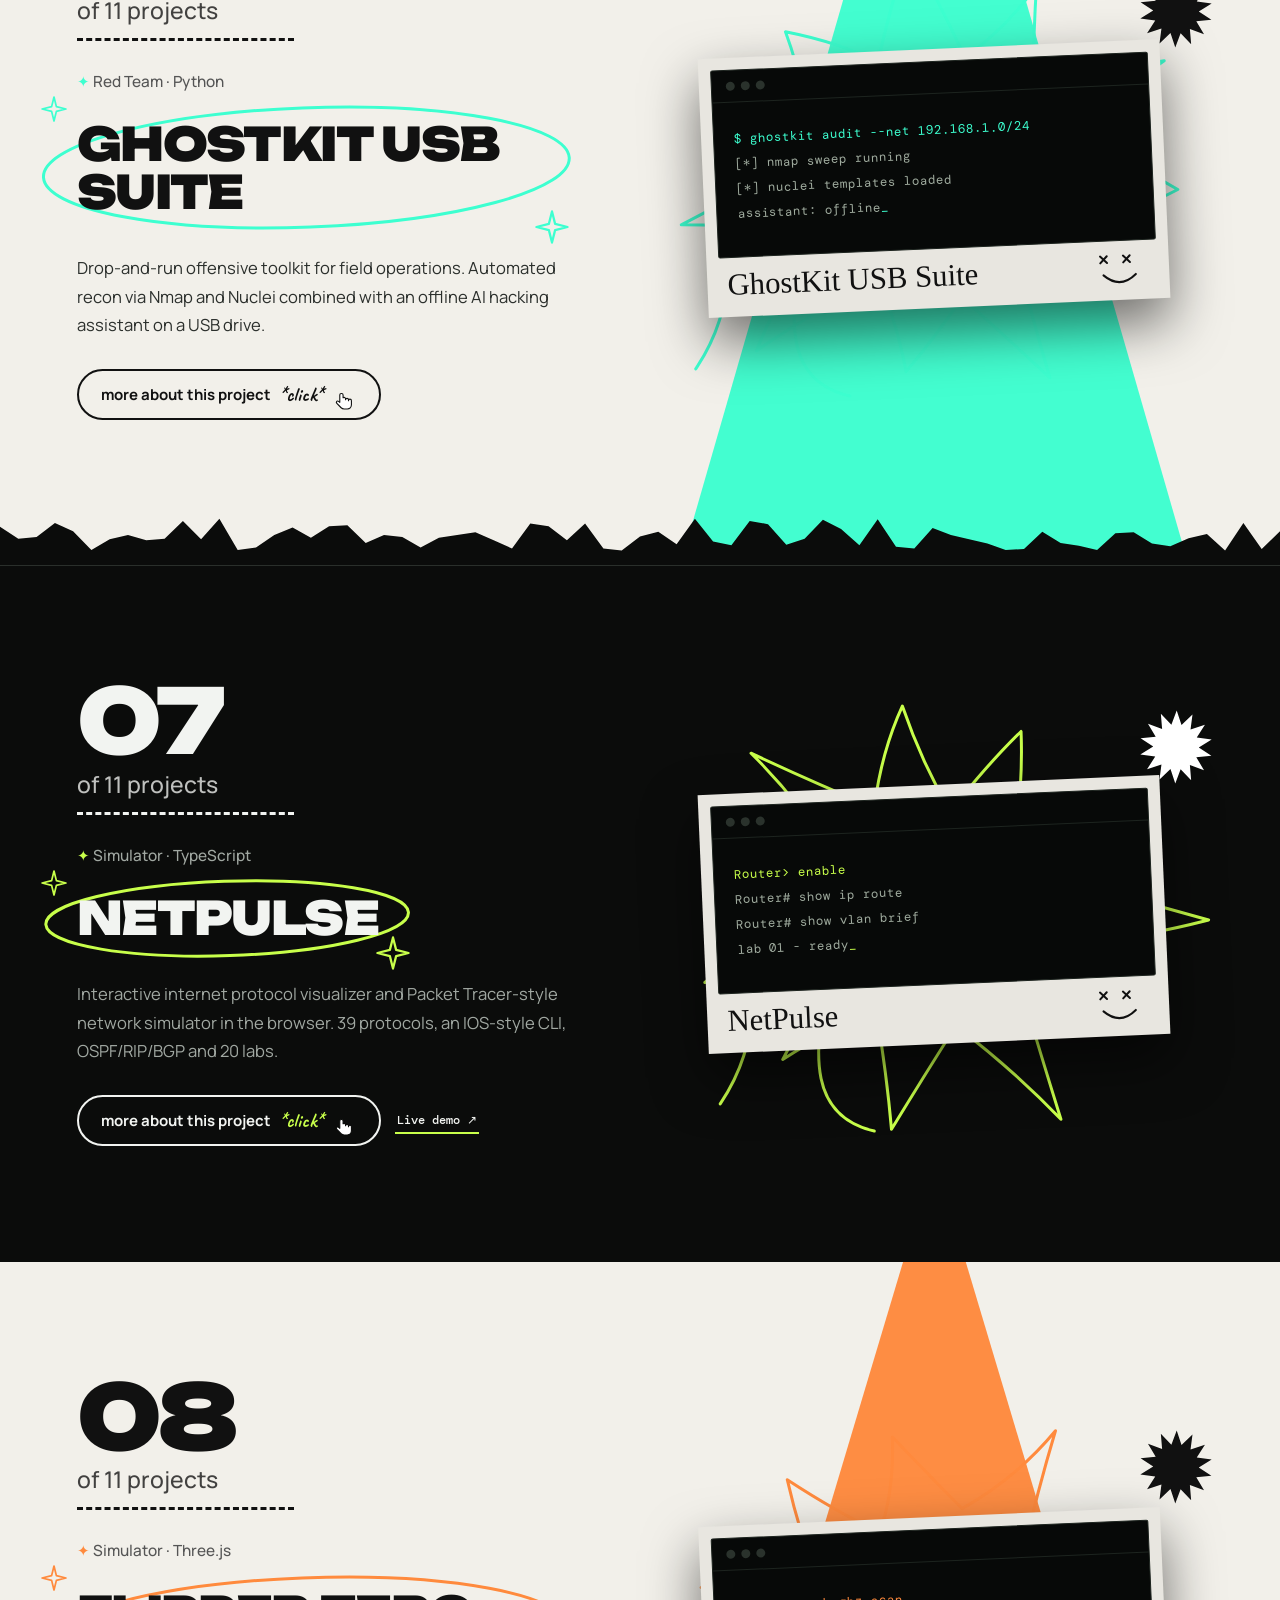
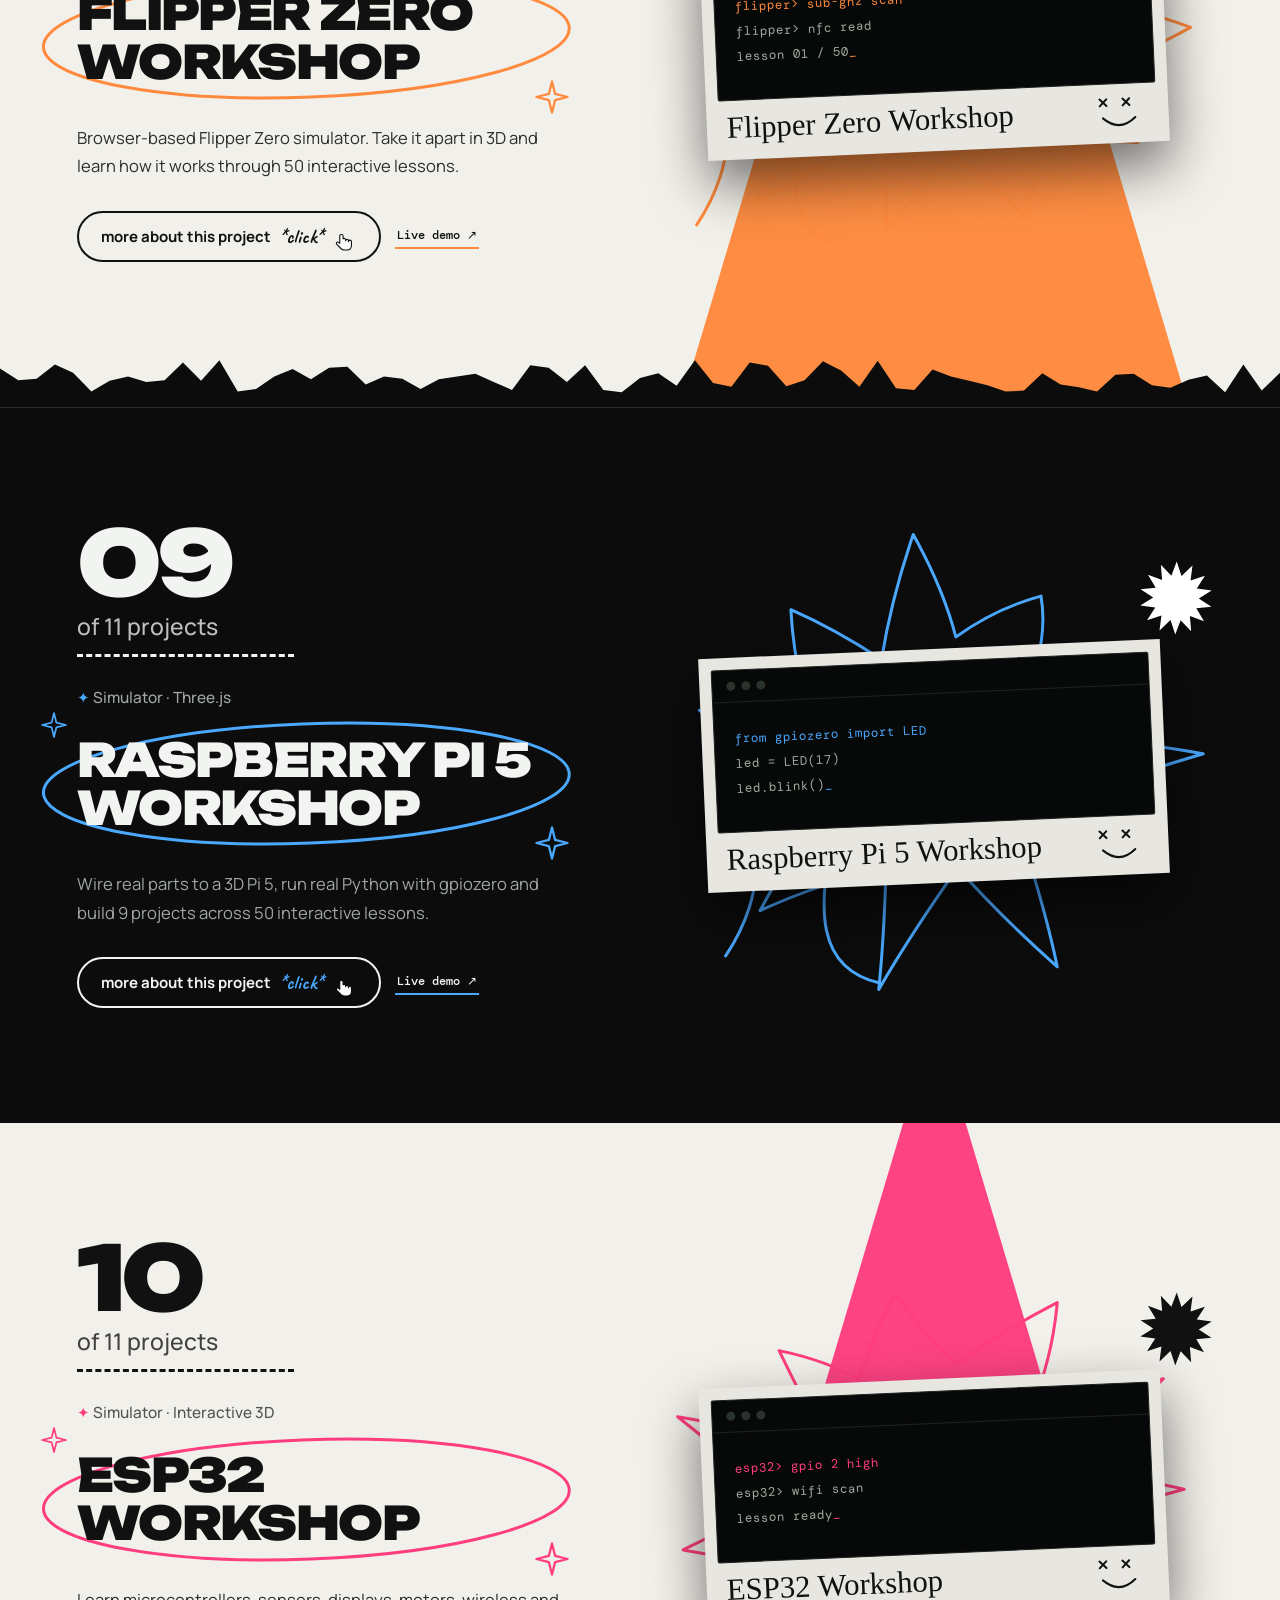
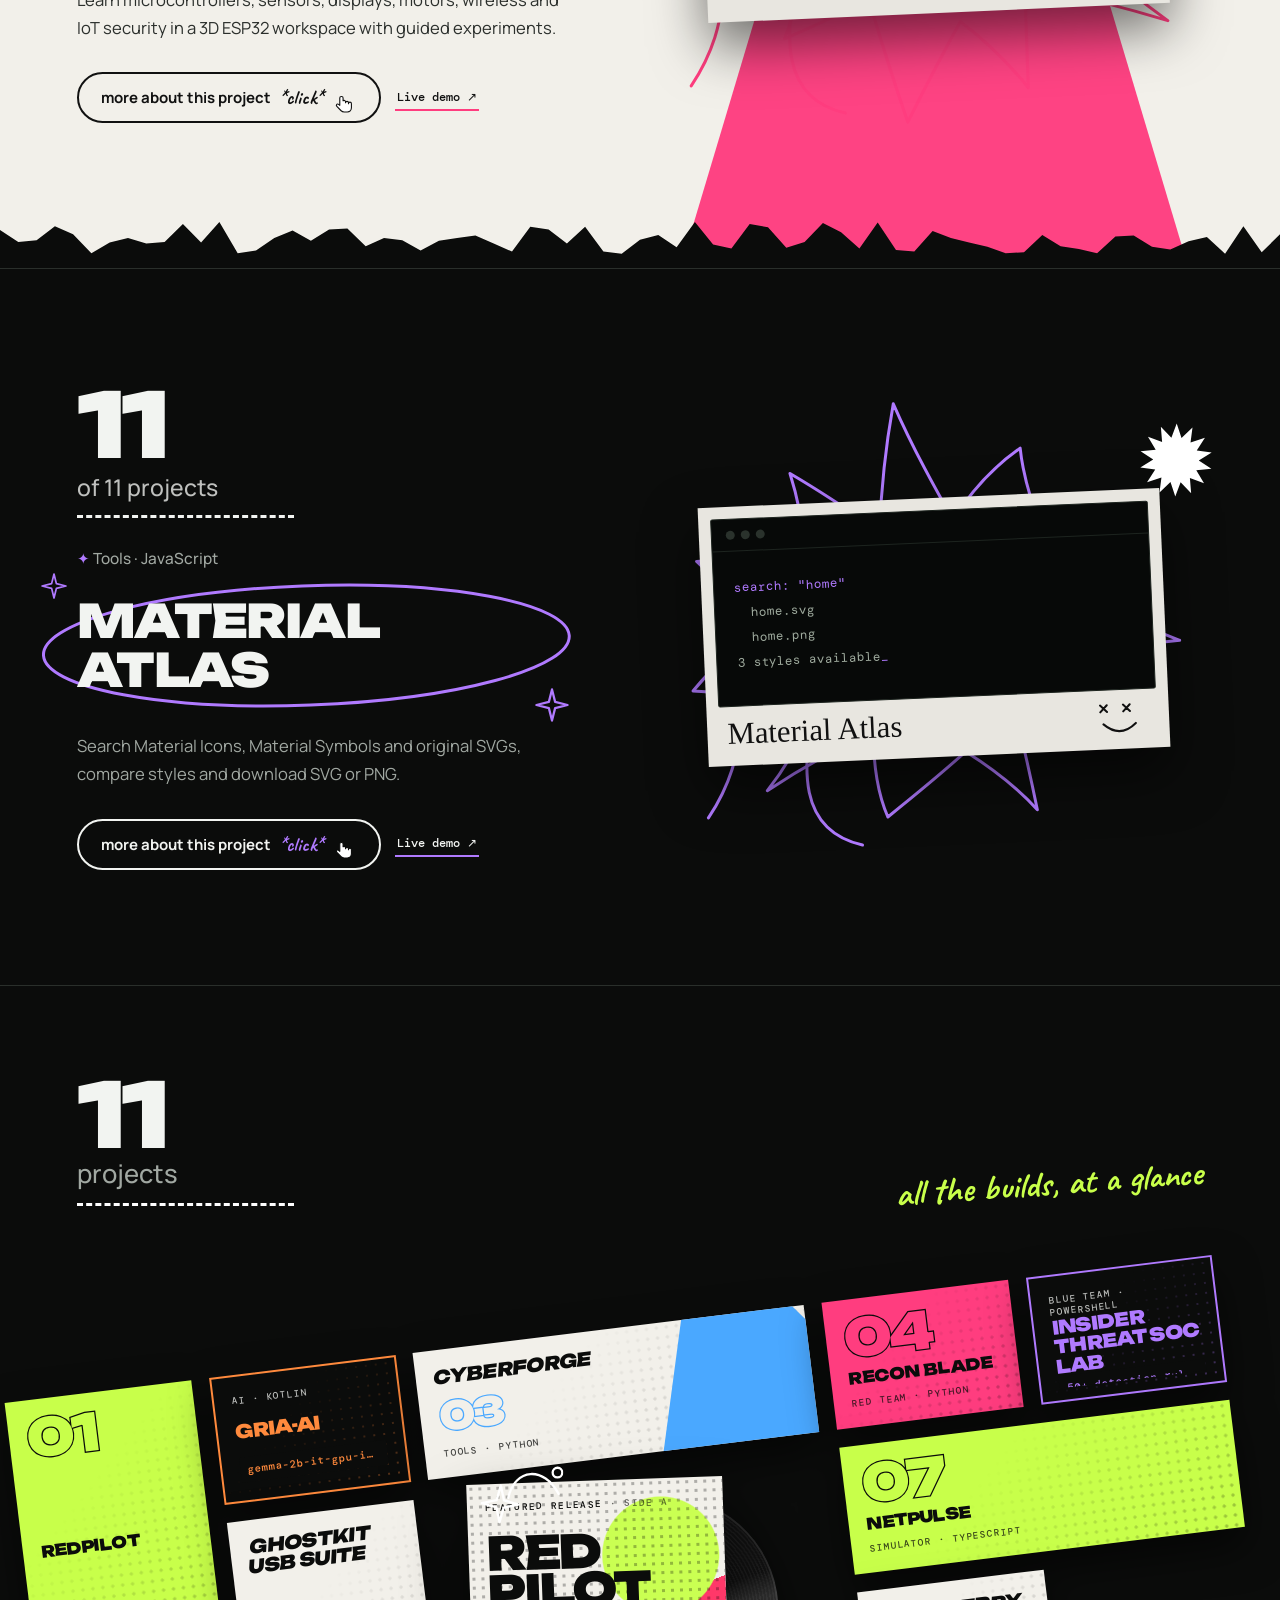
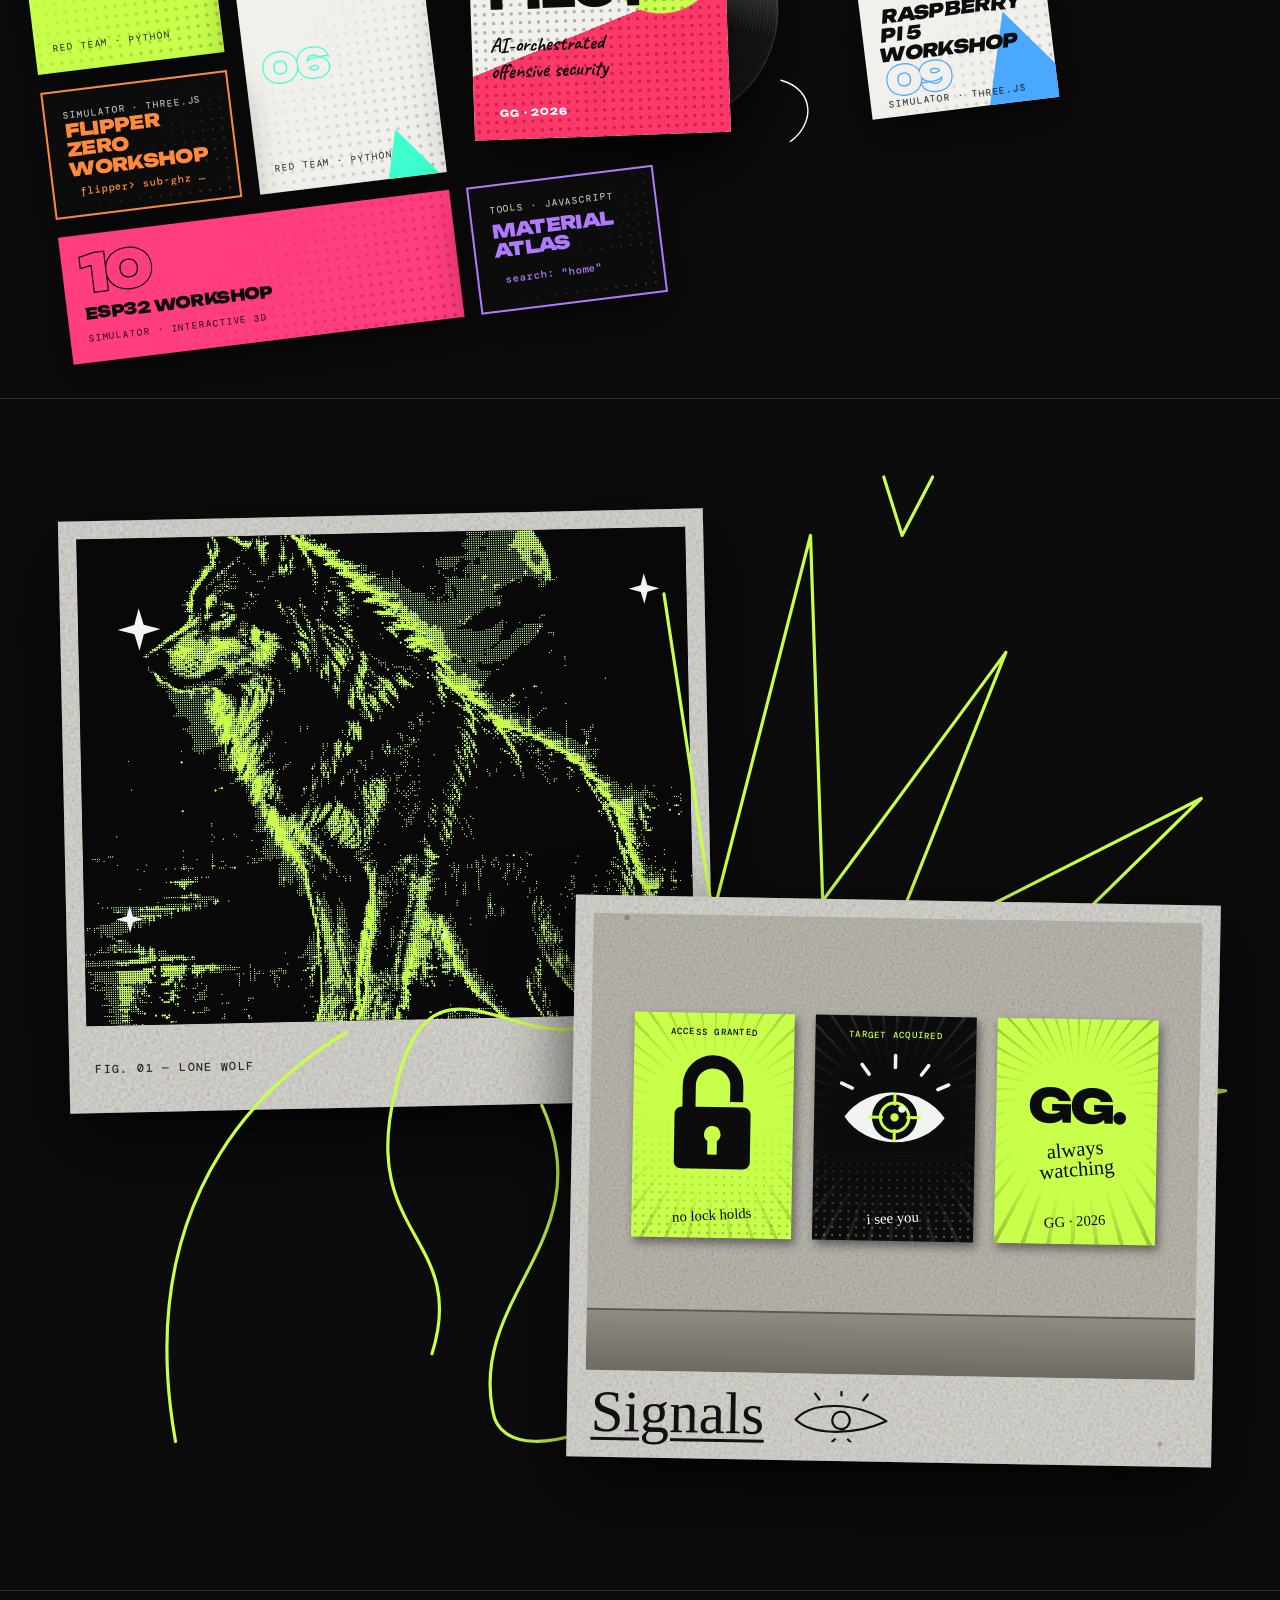
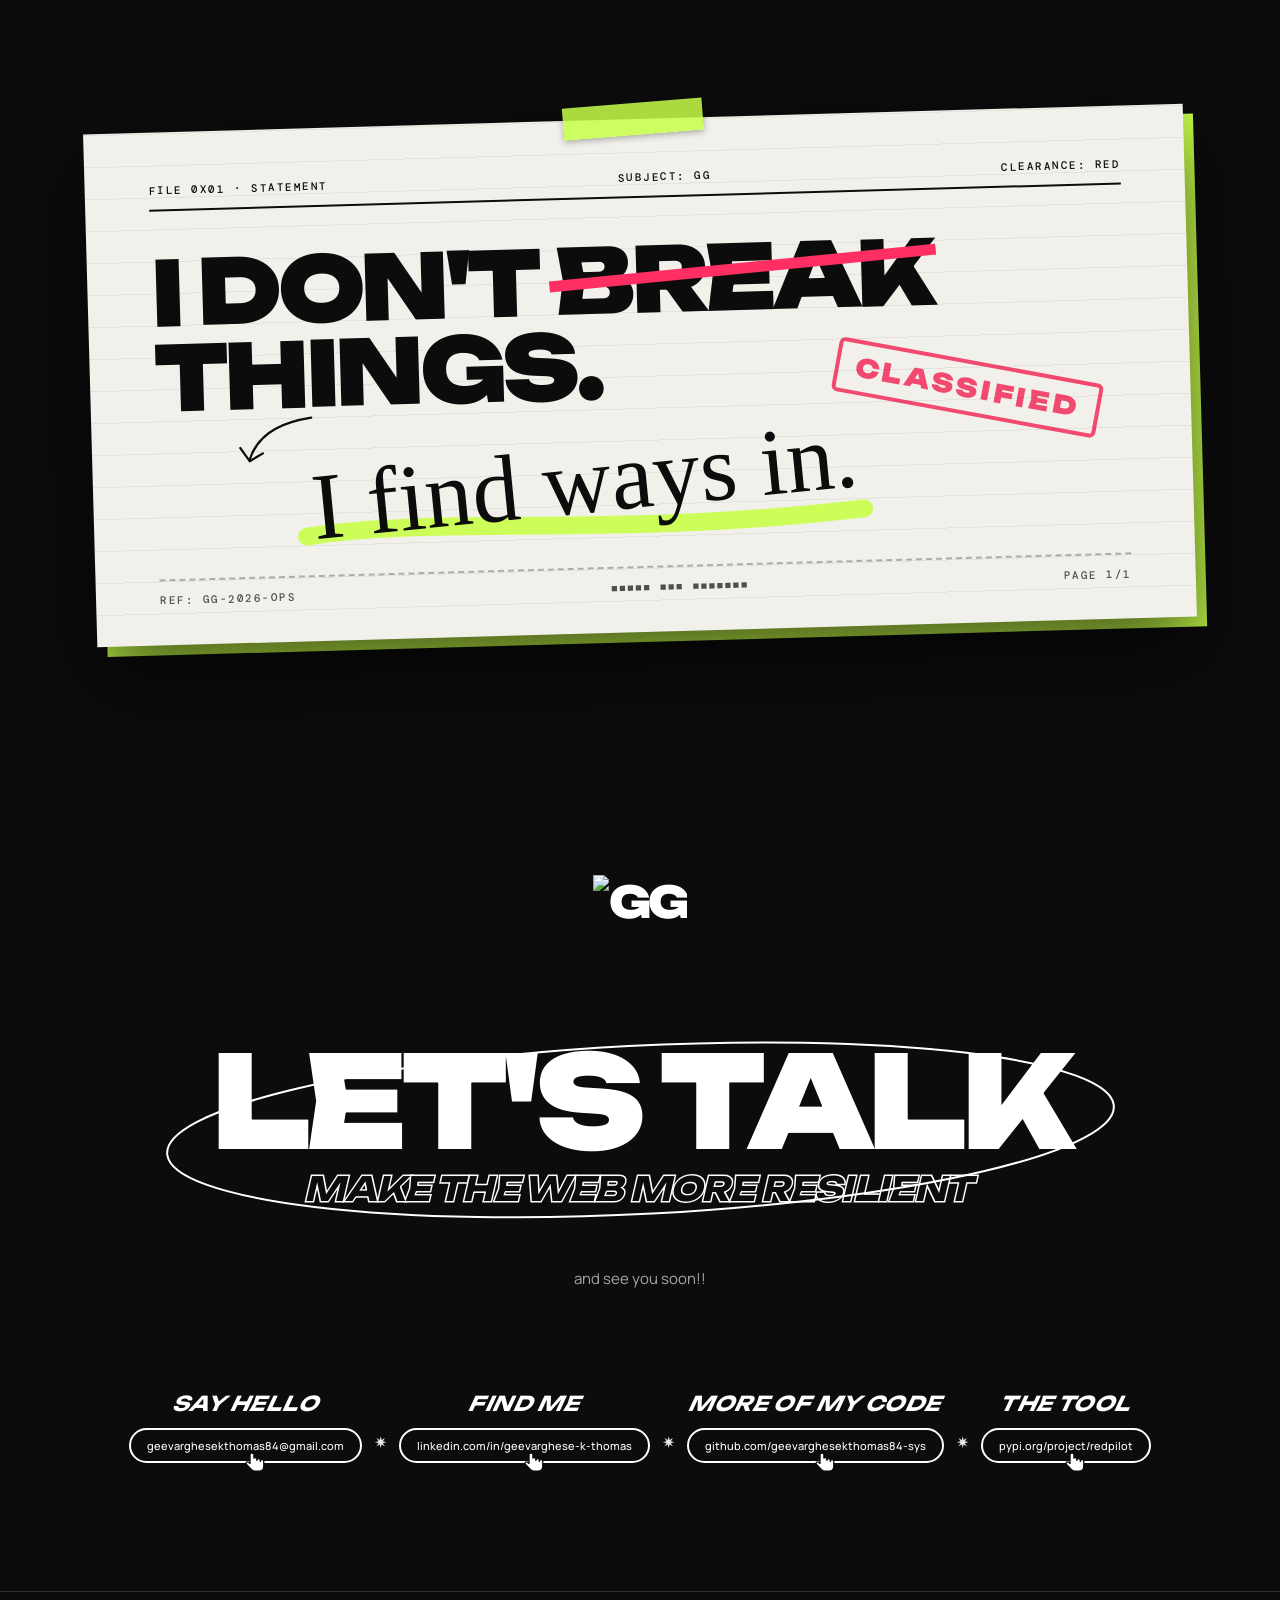
==== commit 15b23344: "Restyle nav as a minimal glass bar Drop the bordered capsule and lime offset shadow. Transparent bar" ====
--- a/docs/index.html
+++ b/docs/index.html
@@ -20,7 +20,7 @@
   <link rel="preconnect" href="https://fonts.gstatic.com" crossorigin>
   <link href="https://fonts.googleapis.com/css2?family=Caveat:wght@600;700&family=DM+Mono:wght@400;500&family=Manrope:wght@400;500;600;700;800&family=Permanent+Marker&family=Unbounded:wght@400;700;900&display=swap" rel="stylesheet">
   <link rel="stylesheet" href="style.css?v=54" />
-  <link rel="stylesheet" href="/menu.css?v=3" />
+  <link rel="stylesheet" href="/menu.css?v=4" />
   <script type="application/ld+json">
   {
     "@context": "https://schema.org",
@@ -482,6 +482,6 @@
   <script src="anim.js?v=17"></script>
   <script src="portrait-data.js?v=1"></script>
   <script src="portrait.js?v=2"></script>
-  <script src="/menu.js?v=3" defer></script>
+  <script src="/menu.js?v=4" defer></script>
 </body>
 </html>
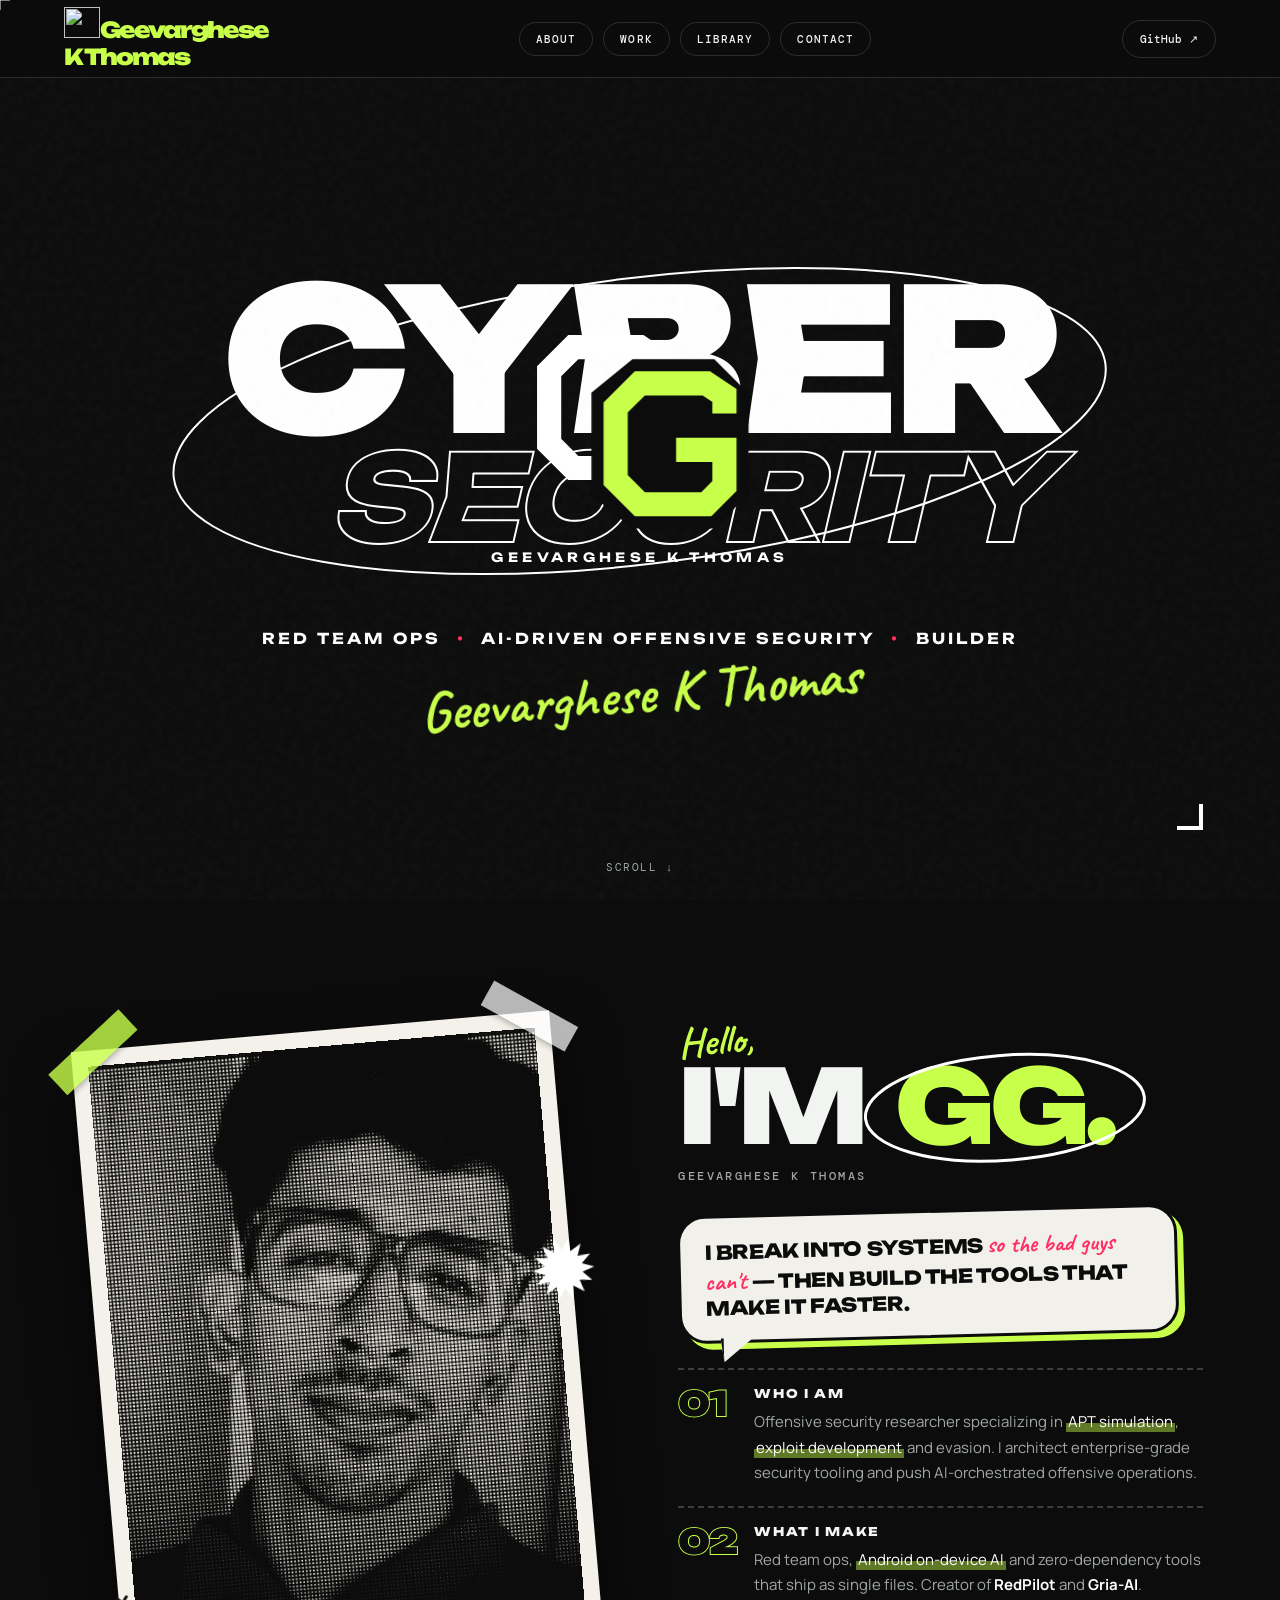
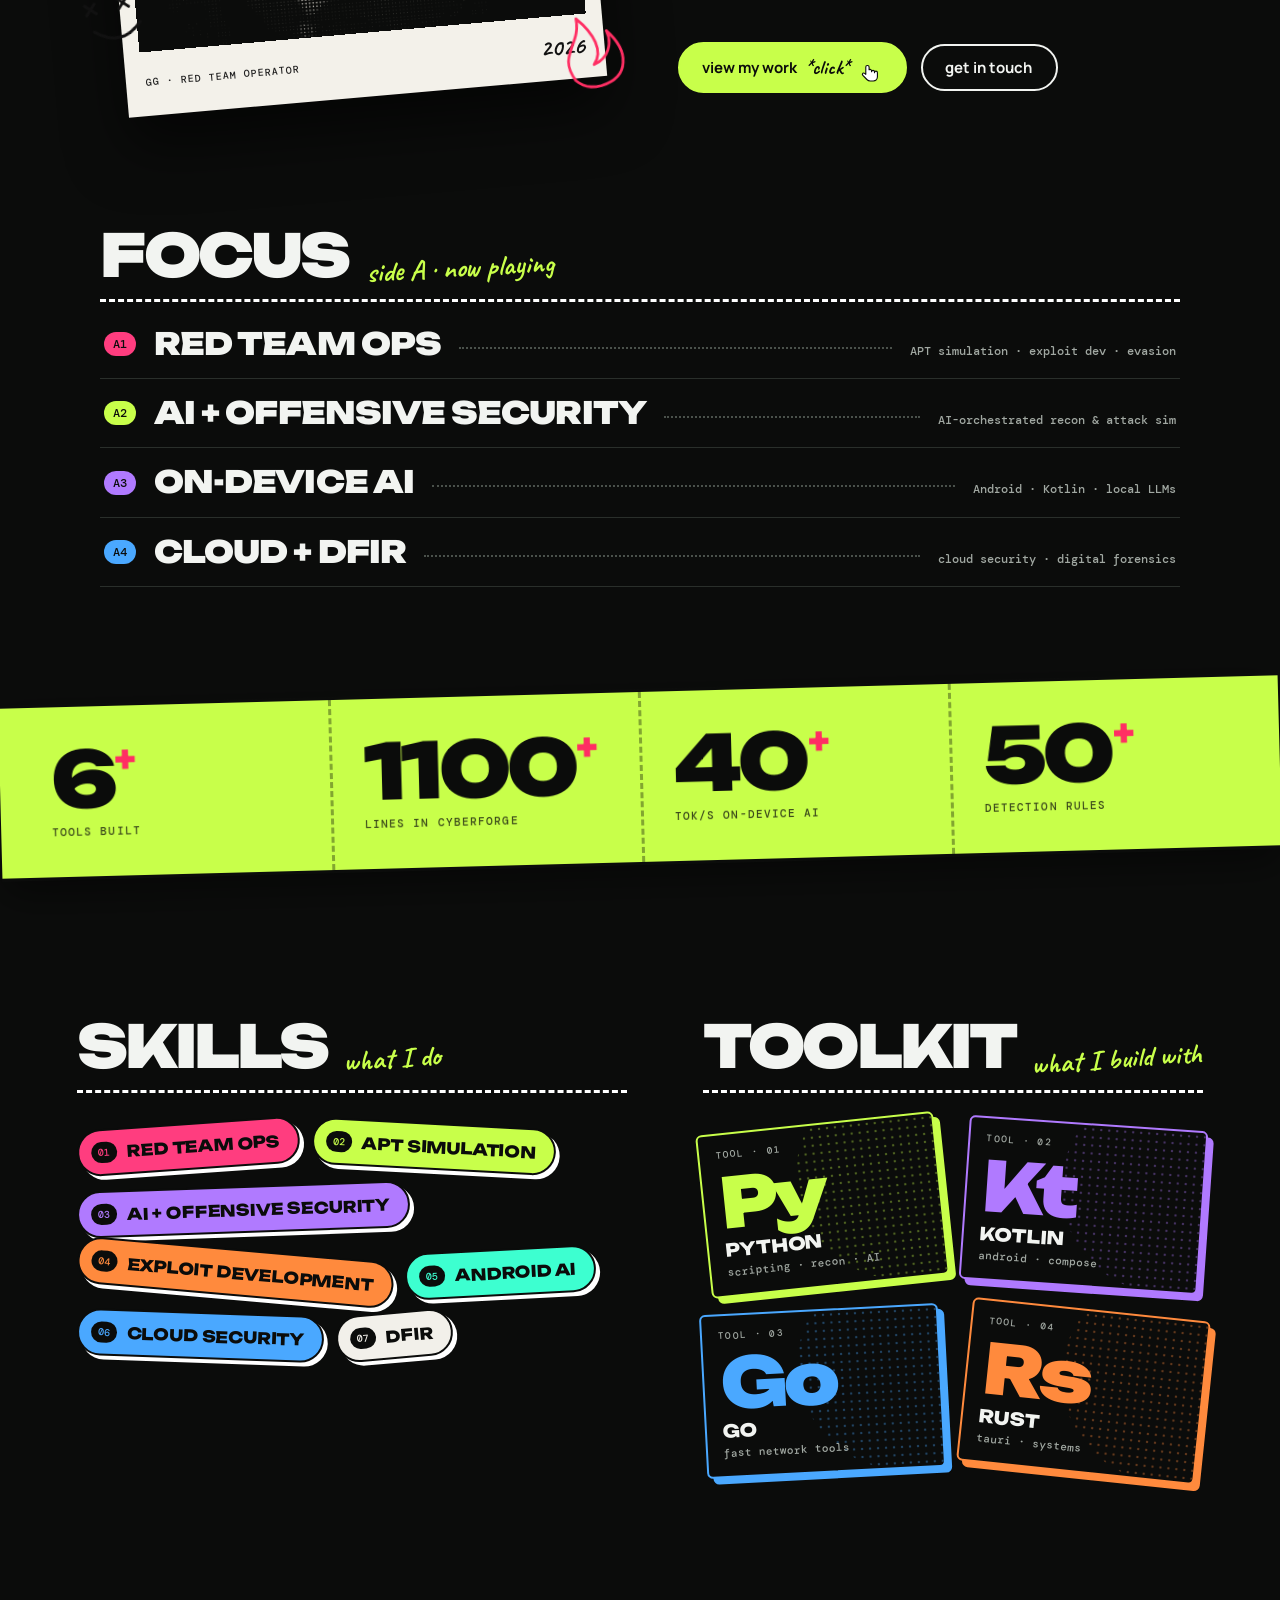
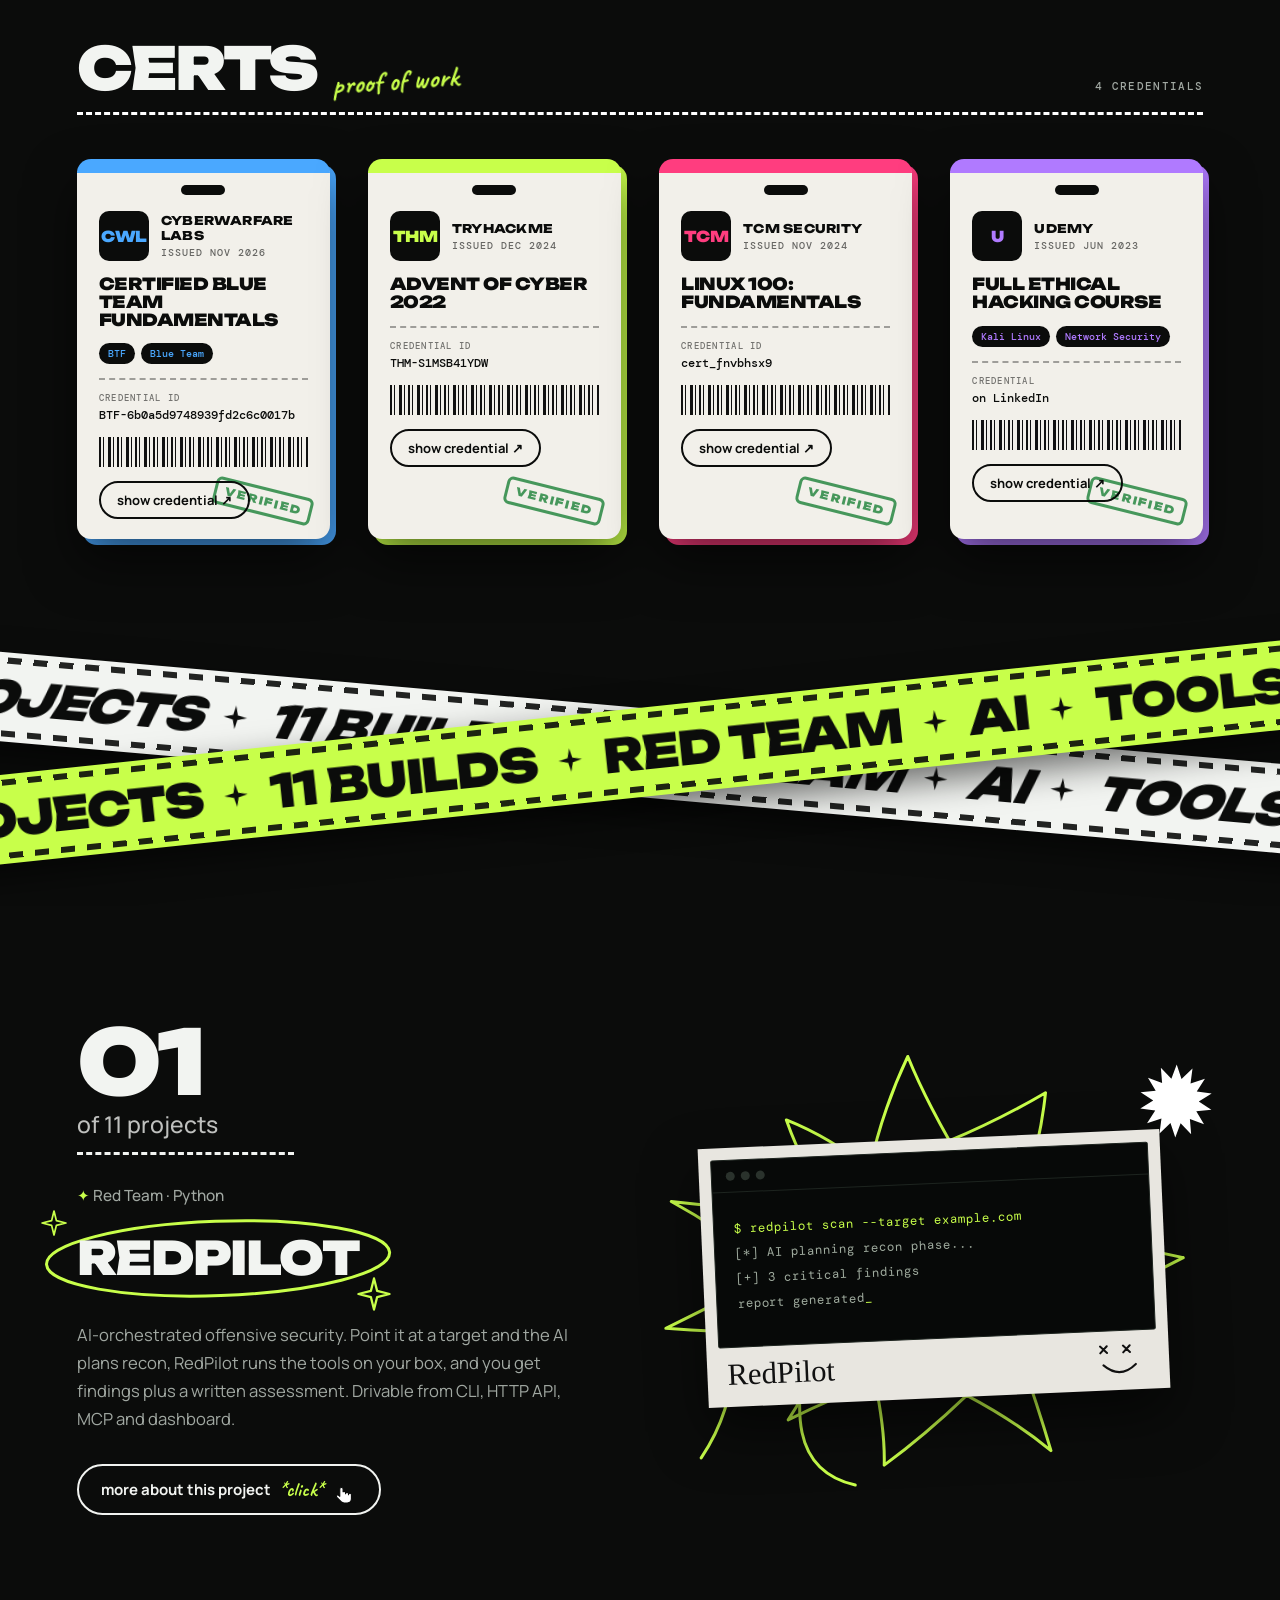
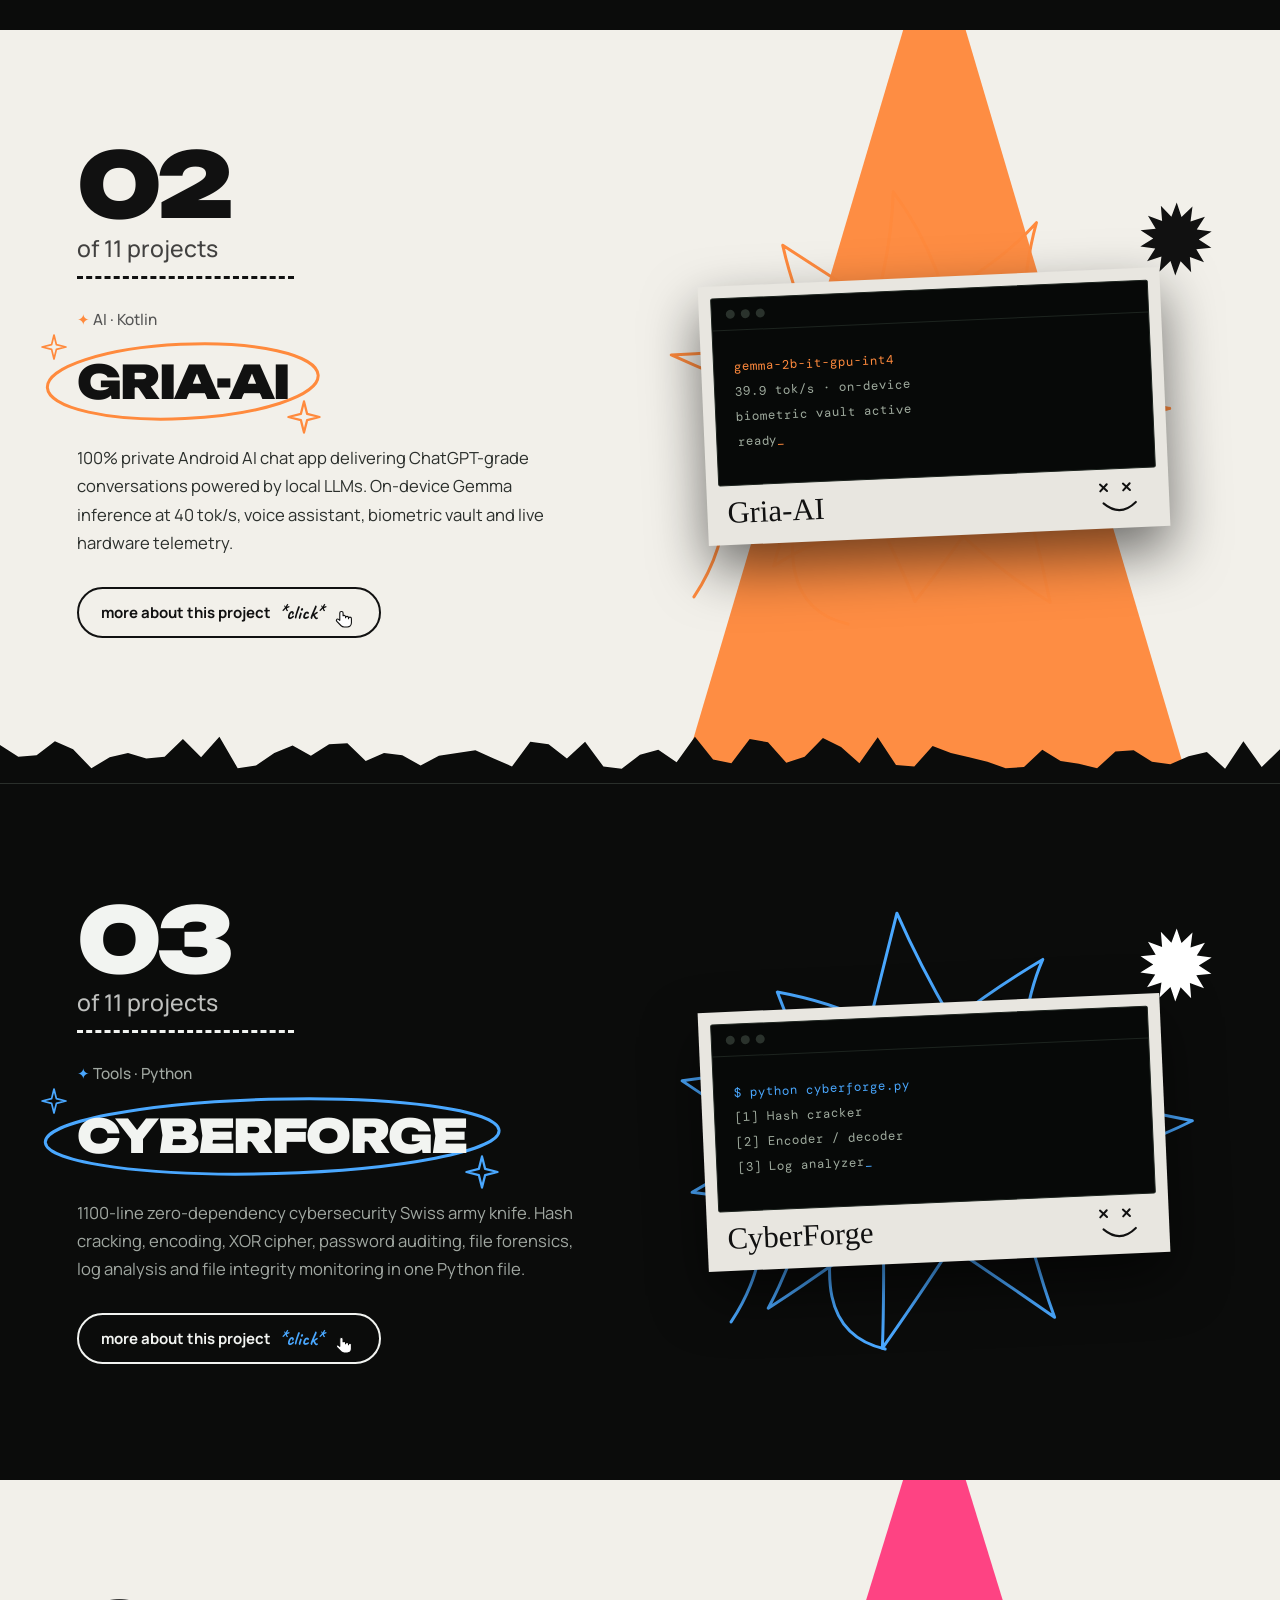
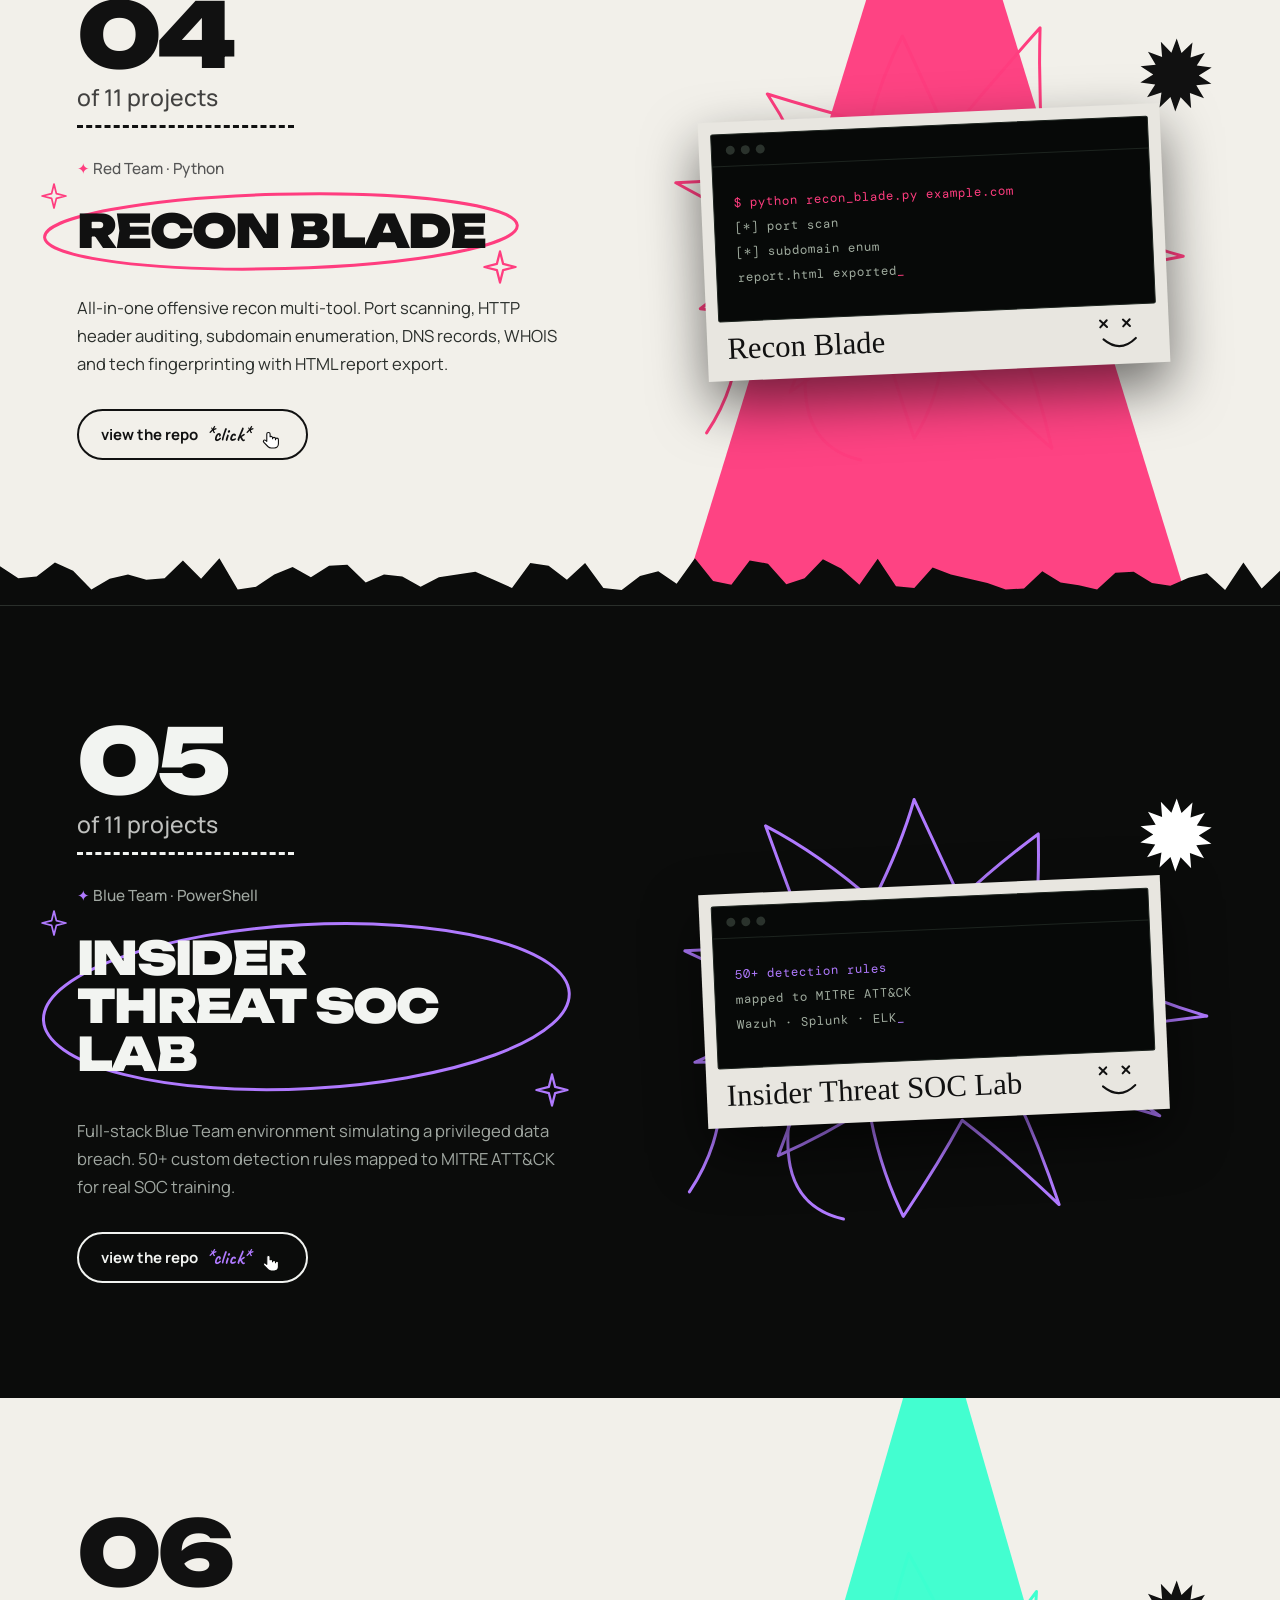
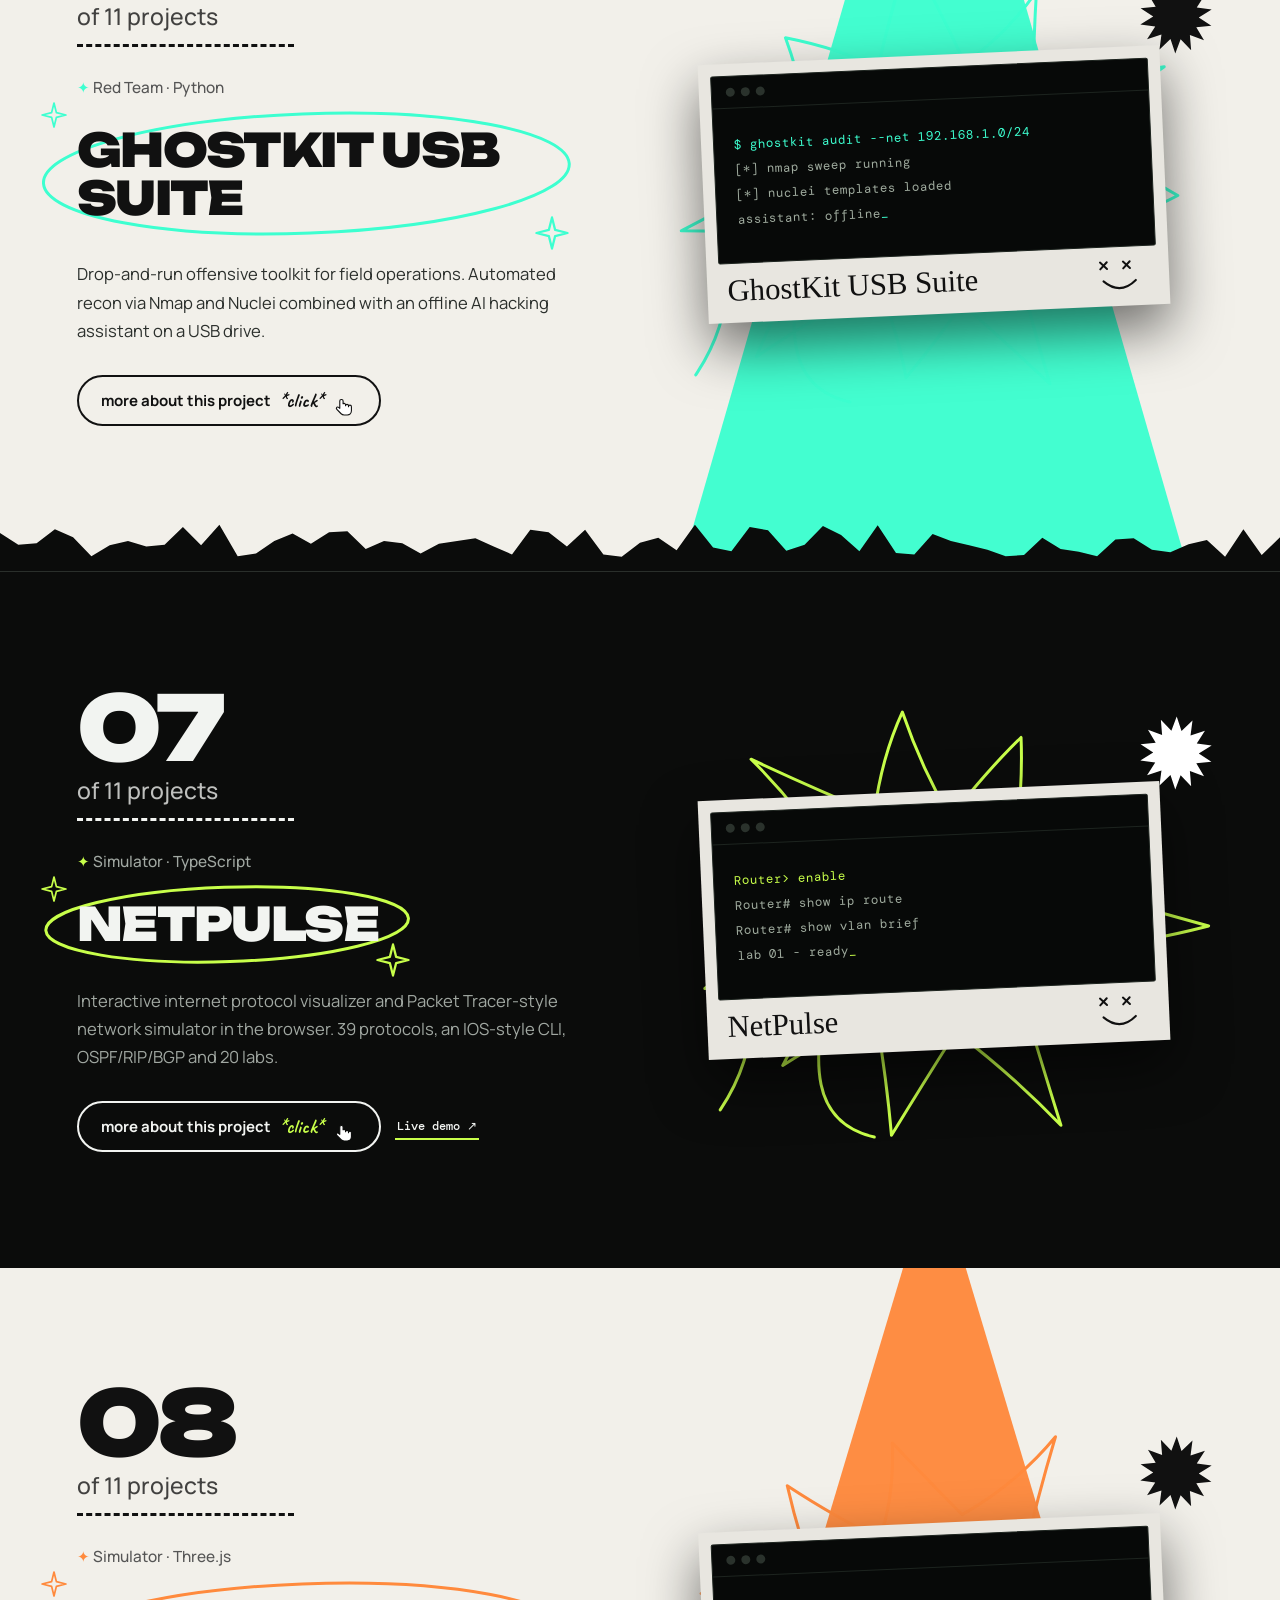
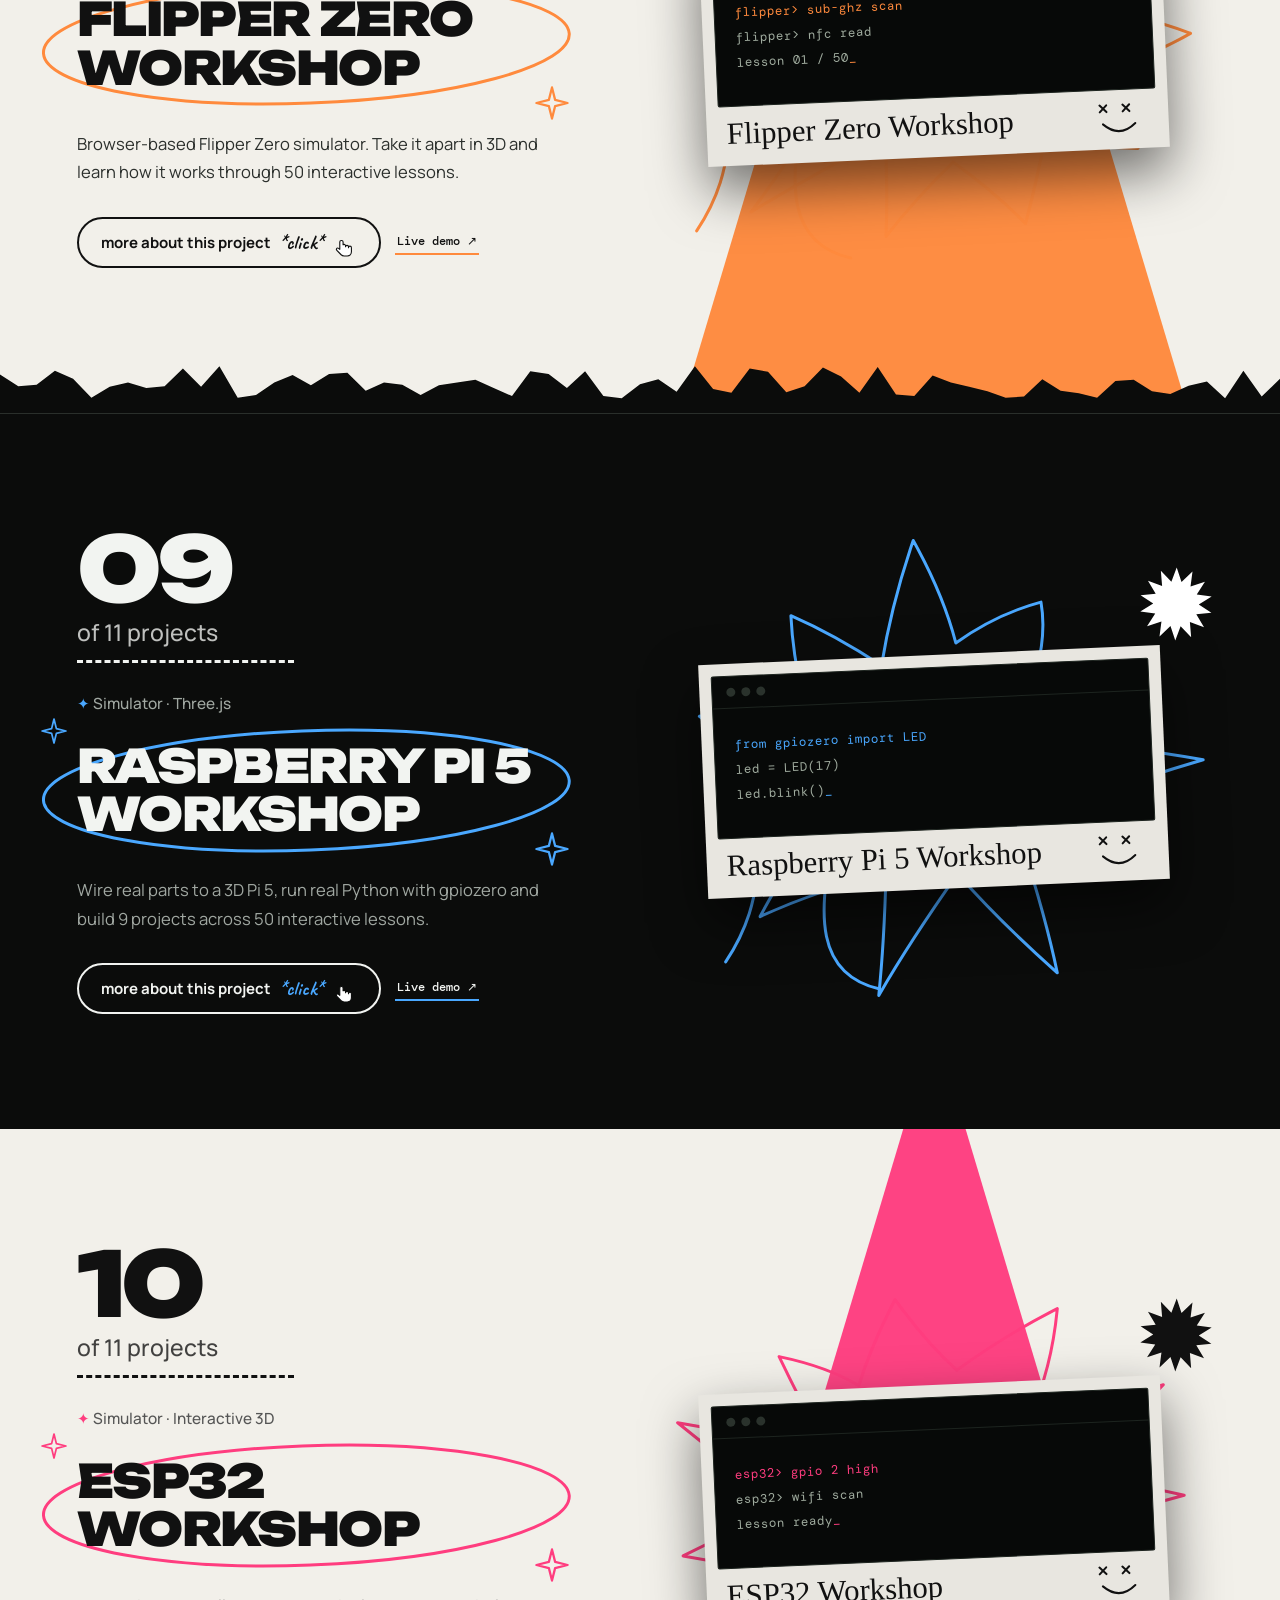
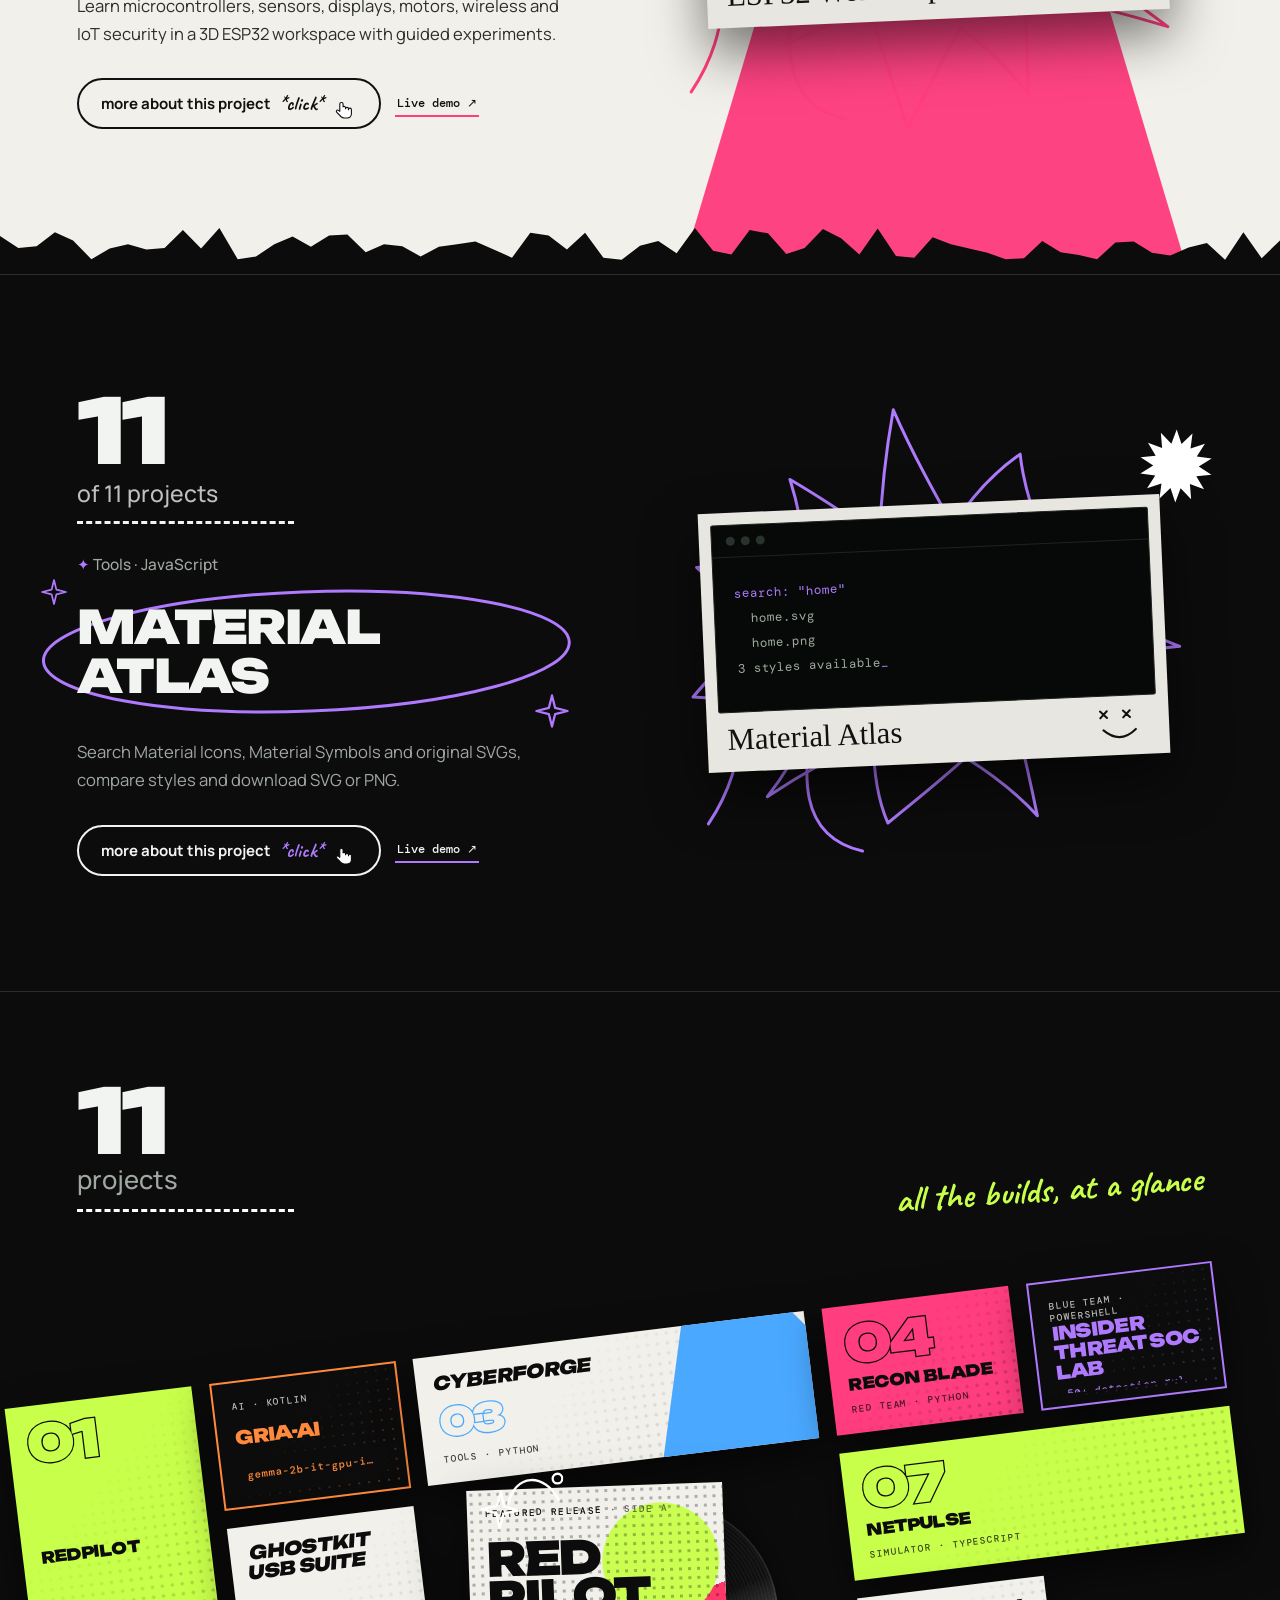
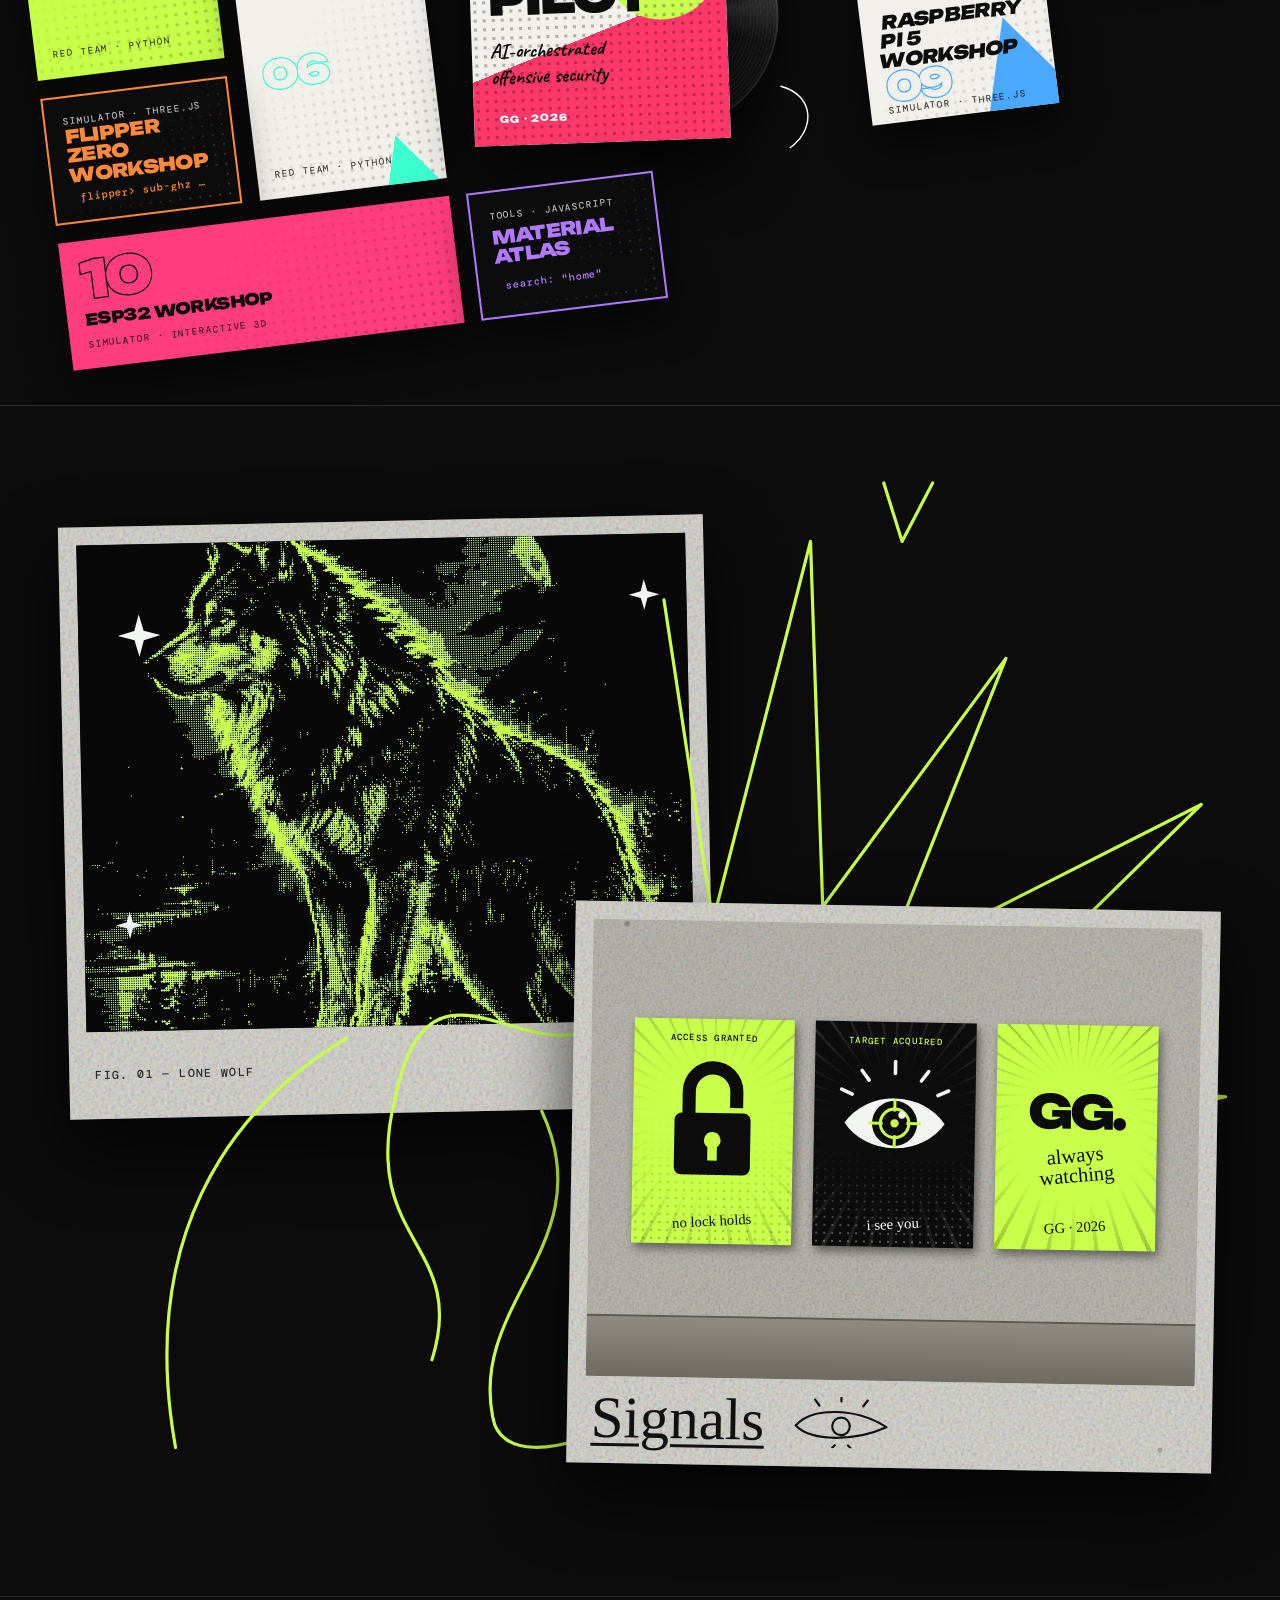
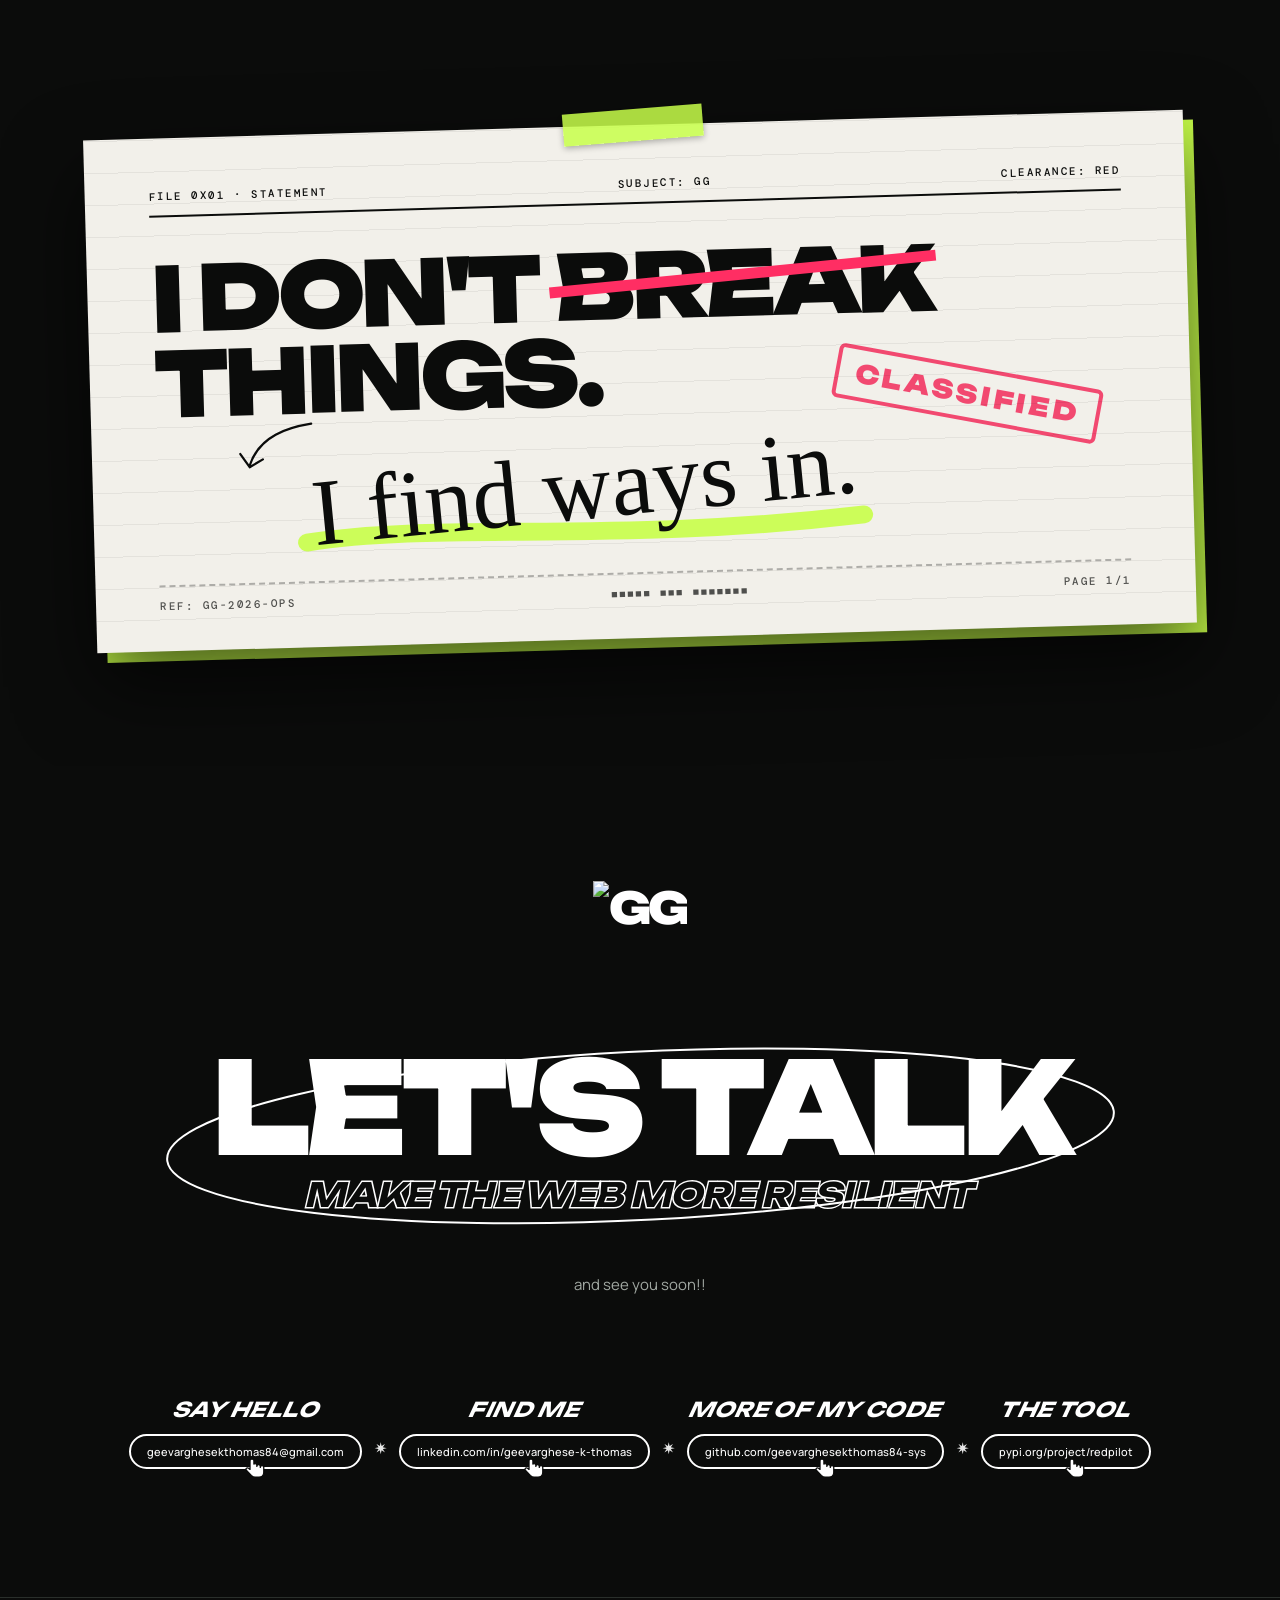
==== commit 74a6ec5e: "Add CyberWarFare Labs Certified Blue Team Fundamentals cert New BTF access pass (Nov 2026, credentia" ====
--- a/docs/index.html
+++ b/docs/index.html
@@ -19,8 +19,8 @@
   <link rel="preconnect" href="https://fonts.googleapis.com">
   <link rel="preconnect" href="https://fonts.gstatic.com" crossorigin>
   <link href="https://fonts.googleapis.com/css2?family=Caveat:wght@600;700&family=DM+Mono:wght@400;500&family=Manrope:wght@400;500;600;700;800&family=Permanent+Marker&family=Unbounded:wght@400;700;900&display=swap" rel="stylesheet">
-  <link rel="stylesheet" href="style.css?v=54" />
-  <link rel="stylesheet" href="/menu.css?v=4" />
+  <link rel="stylesheet" href="style.css?v=56" />
+  <link rel="stylesheet" href="/menu.css?v=6" />
   <script type="application/ld+json">
   {
     "@context": "https://schema.org",
@@ -135,8 +135,17 @@
       </div>
 
       <div class="certs">
-        <div class="kit-head"><h5>Certs</h5><p>proof of work</p><span class="cert-count">3 credentials</span></div>
-        <div class="cpasses"><a class="cpass reveal" href="https://tryhackme-certificates.s3-eu-west-1.amazonaws.com/THM-S1MSB41YDW.pdf" target="_blank" rel="noreferrer" style="--c:#c8ff4a;--r:-3deg">
+        <div class="kit-head"><h5>Certs</h5><p>proof of work</p><span class="cert-count">4 credentials</span></div>
+        <div class="cpasses"><a class="cpass reveal" href="https://www.linkedin.com/in/geevarghese-k-thomas" target="_blank" rel="noreferrer" style="--c:#4aa8ff;--r:2deg">
+            <span class="cp-hole"></span>
+            <span class="cp-top"><b class="cp-mono">CWL</b><span class="cp-iss">CyberWarFare Labs<small>issued Nov 2026</small></span></span>
+            <span class="cp-title">Certified Blue Team Fundamentals</span>
+            <span class="cp-skills"><em>BTF</em><em>Blue Team</em></span>
+            <span class="cp-id"><small>credential id</small>BTF-6b0a5d9748939fd2c6c0017b</span>
+            <span class="cp-bar"></span>
+            <span class="cp-stamp">verified</span>
+            <span class="cp-link">show credential ↗</span>
+          </a><a class="cpass reveal" href="https://tryhackme-certificates.s3-eu-west-1.amazonaws.com/THM-S1MSB41YDW.pdf" target="_blank" rel="noreferrer" style="--c:#c8ff4a;--r:-3deg">
             <span class="cp-hole"></span>
             <span class="cp-top"><b class="cp-mono">THM</b><span class="cp-iss">TryHackMe<small>issued Dec 2024</small></span></span>
             <span class="cp-title">Advent of Cyber 2022</span>
--- a/docs/style.css
+++ b/docs/style.css
@@ -184,7 +184,7 @@
 /* ── CERTS (access passes) ── */
 .certs{max-width:1180px;margin:clamp(90px,10vw,140px) auto 0;padding-bottom:40px}
 .cert-count{margin-left:auto;font:500 11px 'DM Mono',monospace;letter-spacing:.12em;text-transform:uppercase;color:var(--muted)}
-.cpasses{display:grid;grid-template-columns:repeat(3,1fr);gap:clamp(20px,3vw,40px);padding-top:14px}
+.cpasses{display:grid;grid-template-columns:repeat(2,1fr);gap:clamp(20px,3vw,40px);padding-top:14px}
 .cpass{--c:#c8ff4a;--r:0deg;position:relative;display:flex;flex-direction:column;gap:14px;background:#f2f0ea;color:#0b0c0b;text-decoration:none;border-radius:14px;padding:38px 22px 20px;border-top:14px solid var(--c);box-shadow:0 24px 50px rgba(0,0,0,.55),6px 6px 0 var(--c);overflow:hidden}
 .cpass.reveal,.cpass.reveal.visible{transform:rotate(var(--r))}
 .cpass{transition:transform .3s,box-shadow .3s,opacity .7s}
@@ -200,10 +200,11 @@
 .cp-id{font:500 12px 'DM Mono',monospace;border-top:2px dashed rgba(0,0,0,.35);padding-top:12px;display:flex;flex-direction:column;gap:3px;word-break:break-all}
 .cp-id small{font-size:9px;letter-spacing:.14em;text-transform:uppercase;opacity:.55}
 .cp-bar{height:30px;background:repeating-linear-gradient(90deg,#111 0 2px,transparent 2px 4px,#111 4px 5px,transparent 5px 9px,#111 9px 12px,transparent 12px 14px,#111 14px 15px,transparent 15px 18px)}
-.cp-stamp{position:absolute;right:14px;top:52px;font:900 11px var(--display);letter-spacing:.14em;text-transform:uppercase;color:#1c8a3c;border:3px solid #1c8a3c;border-radius:6px;padding:4px 8px;transform:rotate(14deg);opacity:.8;mix-blend-mode:multiply}
+.cp-stamp{position:absolute;right:16px;bottom:24px;font:900 11px var(--display);letter-spacing:.14em;text-transform:uppercase;color:#1c8a3c;border:3px solid #1c8a3c;border-radius:6px;padding:4px 8px;transform:rotate(14deg);opacity:.8;mix-blend-mode:multiply}
 .cp-link{align-self:flex-start;font:700 13px Manrope,sans-serif;border:2px solid #0b0c0b;border-radius:999px;padding:8px 16px;transition:background .2s,color .2s}
 .cpass:hover .cp-link{background:#0b0c0b;color:var(--c)}
-@media(max-width:900px){.cpasses{grid-template-columns:1fr;max-width:420px;margin:0 auto}}
+@media(min-width:1280px){.certs{max-width:1300px}.cpasses{grid-template-columns:repeat(4,1fr)}.cp-title{font-size:clamp(15px,1.3vw,19px);overflow-wrap:anywhere}.cp-iss{font-size:12px}}
+@media(max-width:760px){.cpasses{grid-template-columns:1fr;max-width:420px;margin:0 auto}}
 
 /* ── PROJECTS MARQUEE ── */
 .tapes{position:relative;z-index:2;height:clamp(230px,24vw,340px);overflow:hidden;display:grid;place-items:center}
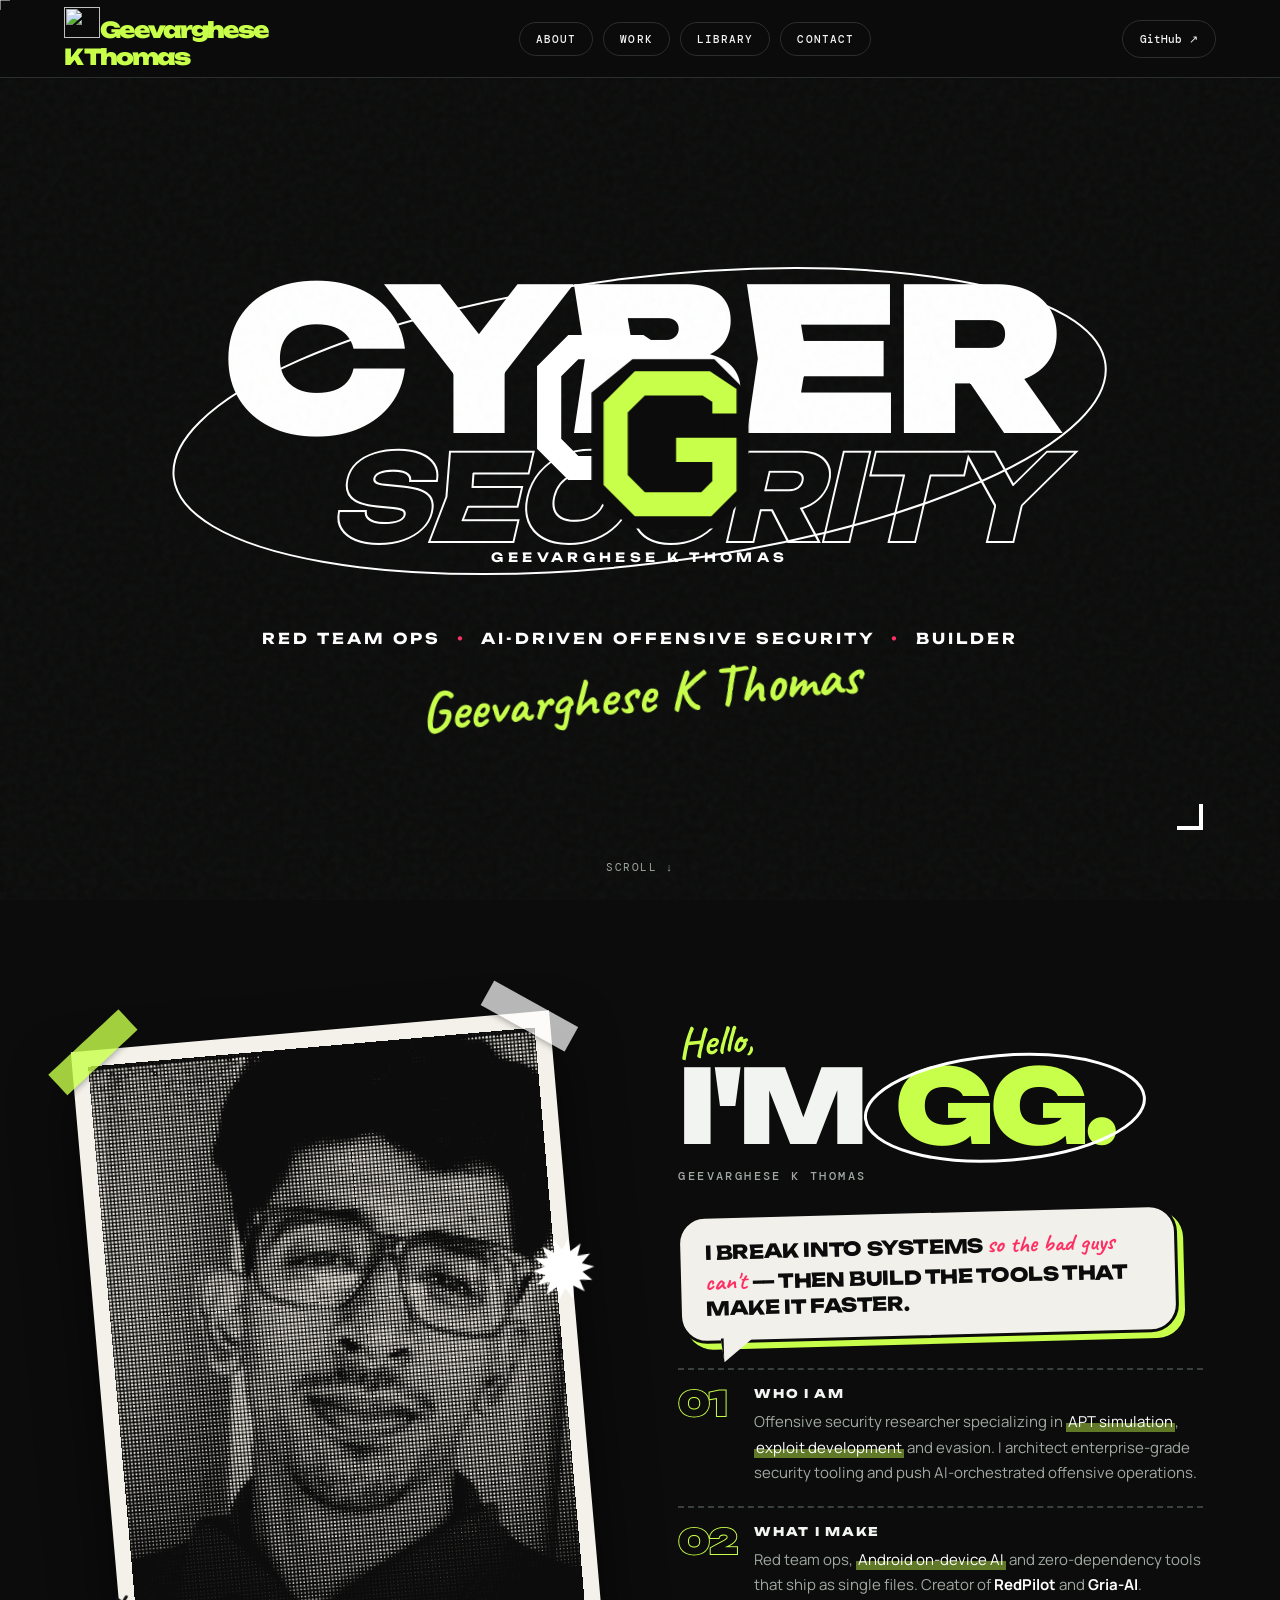
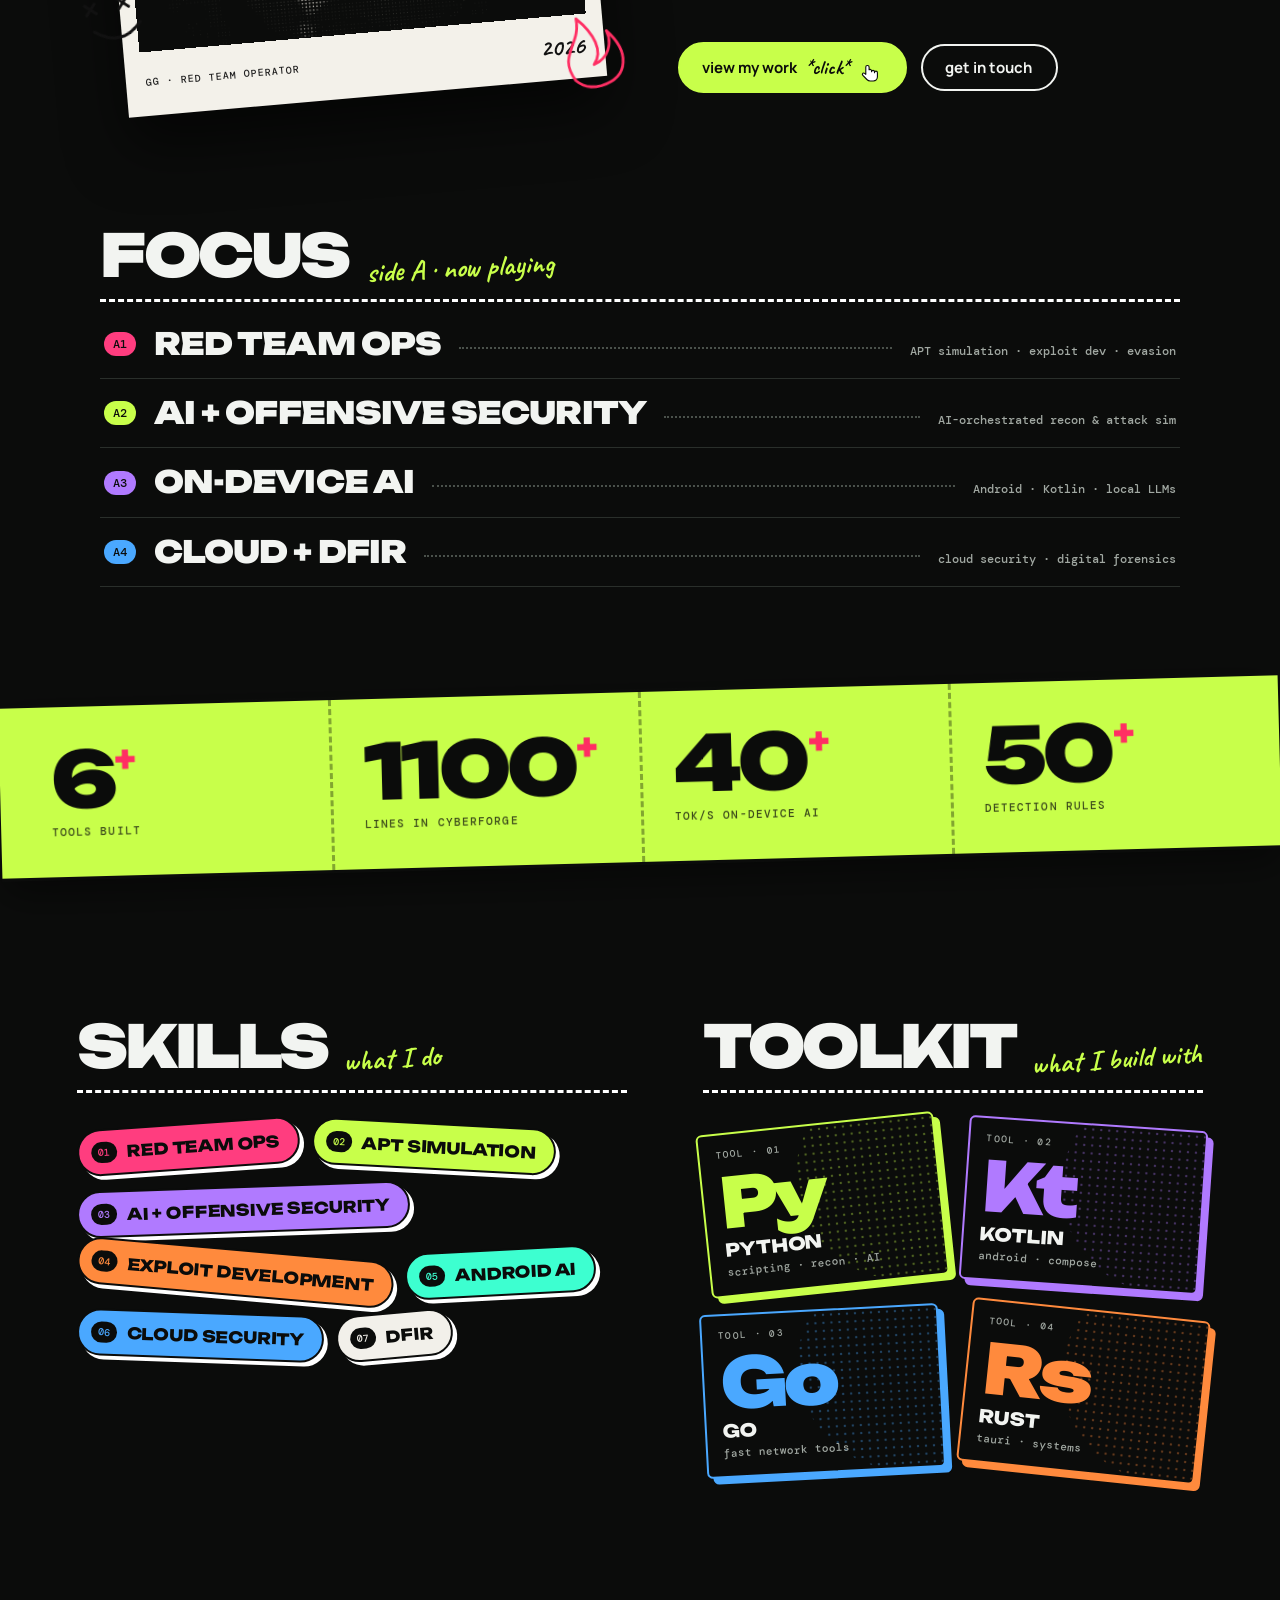
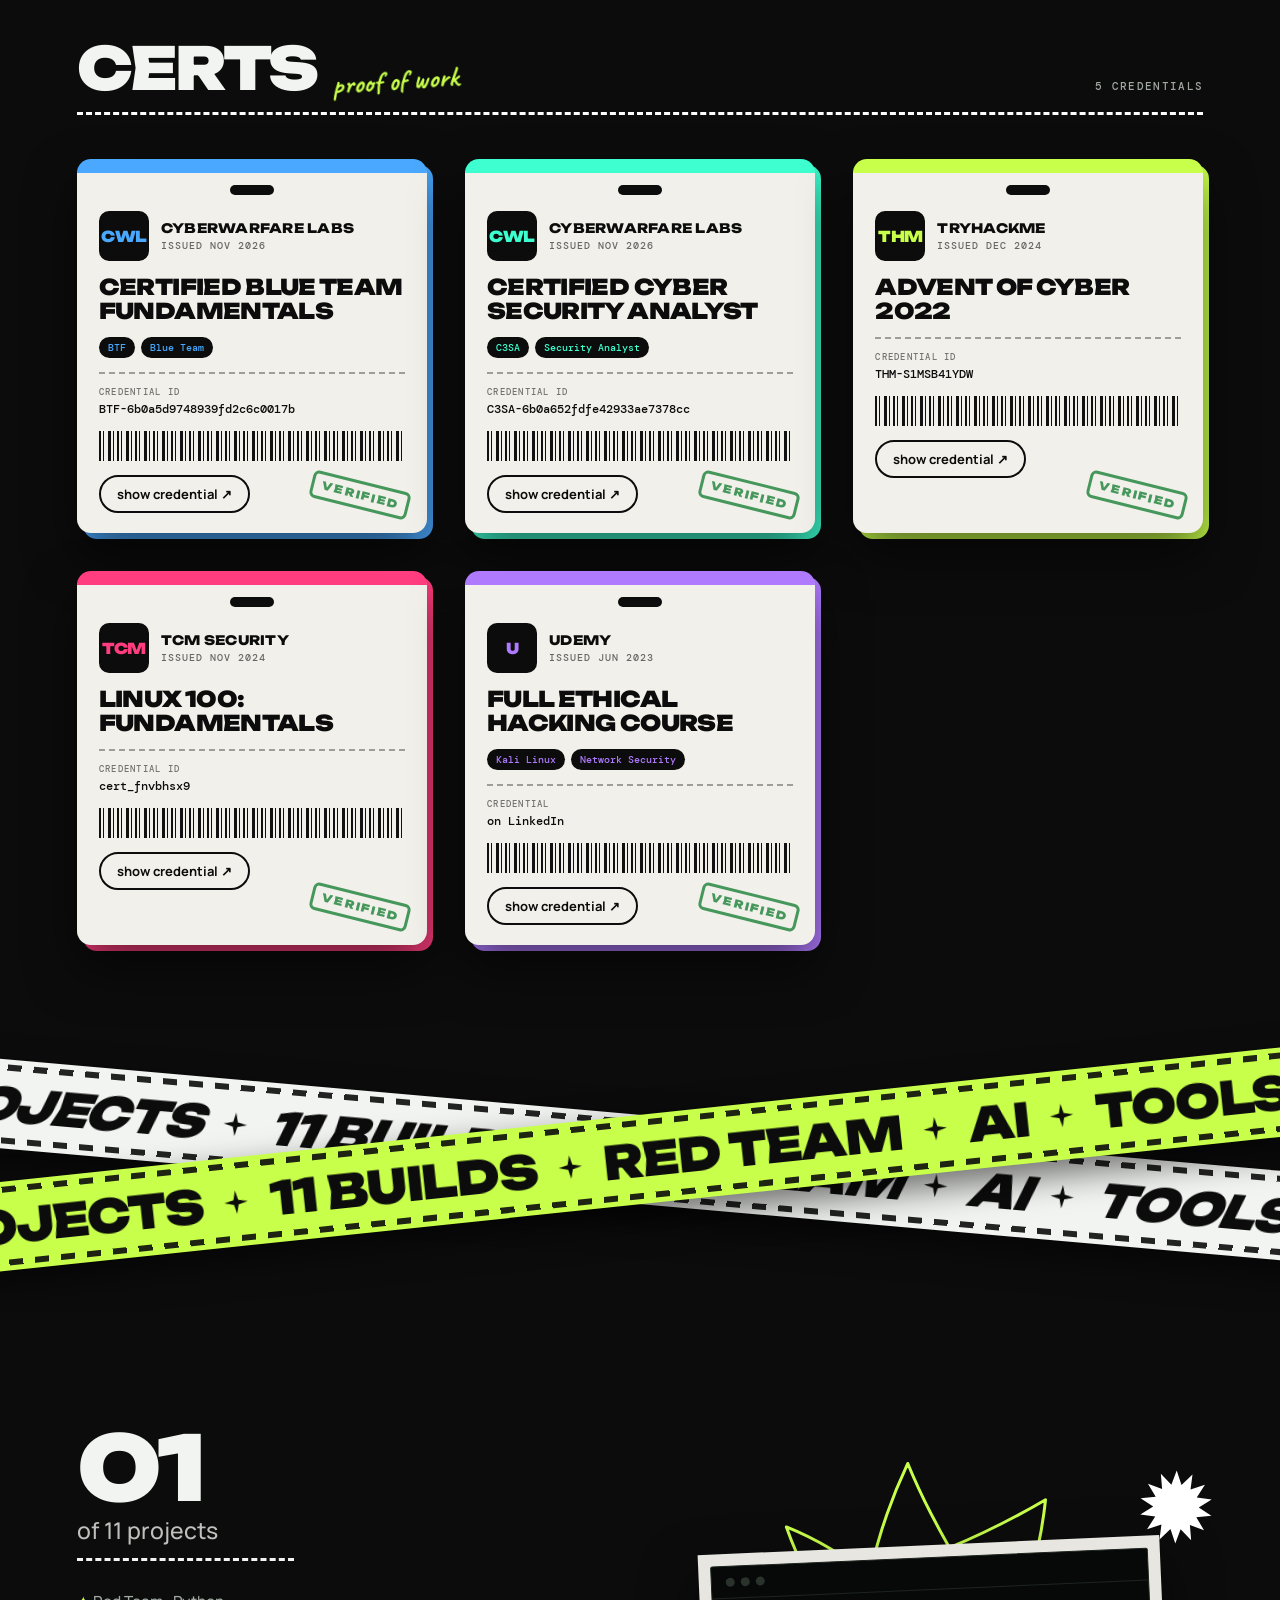
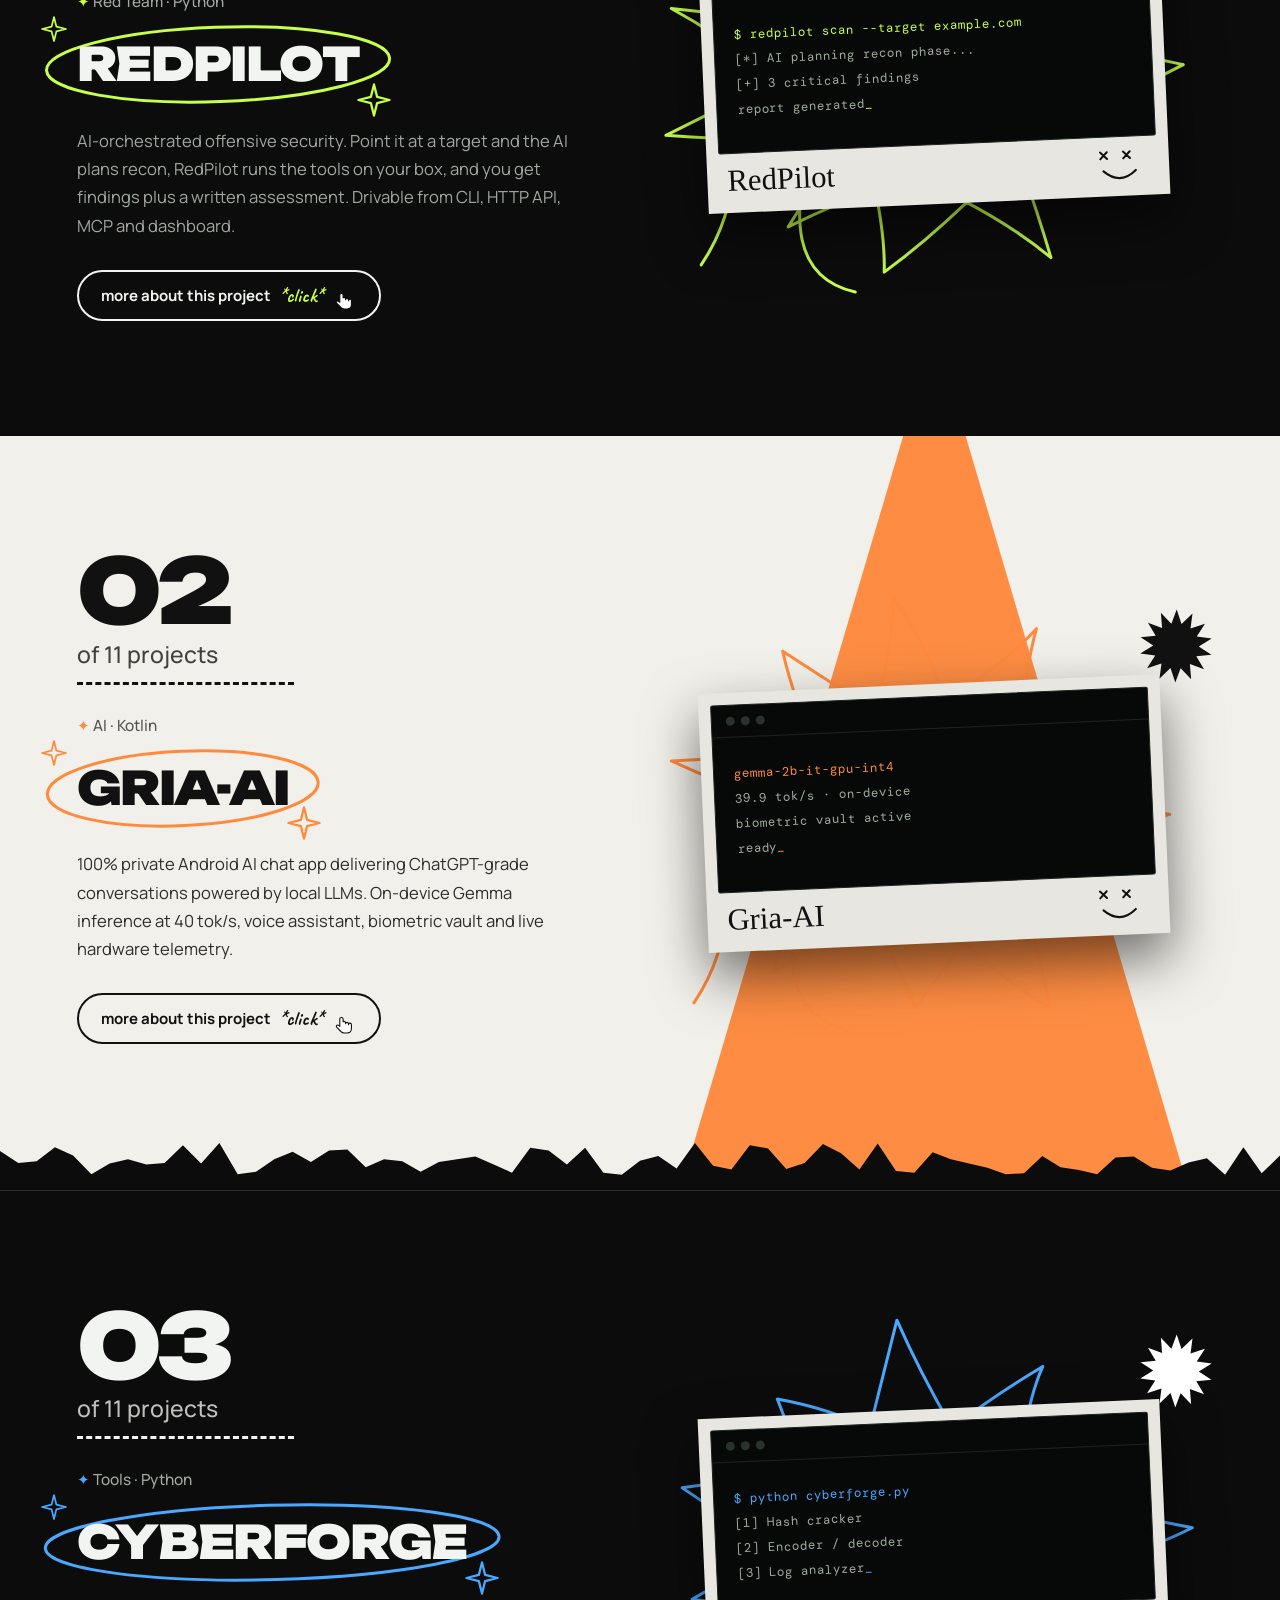
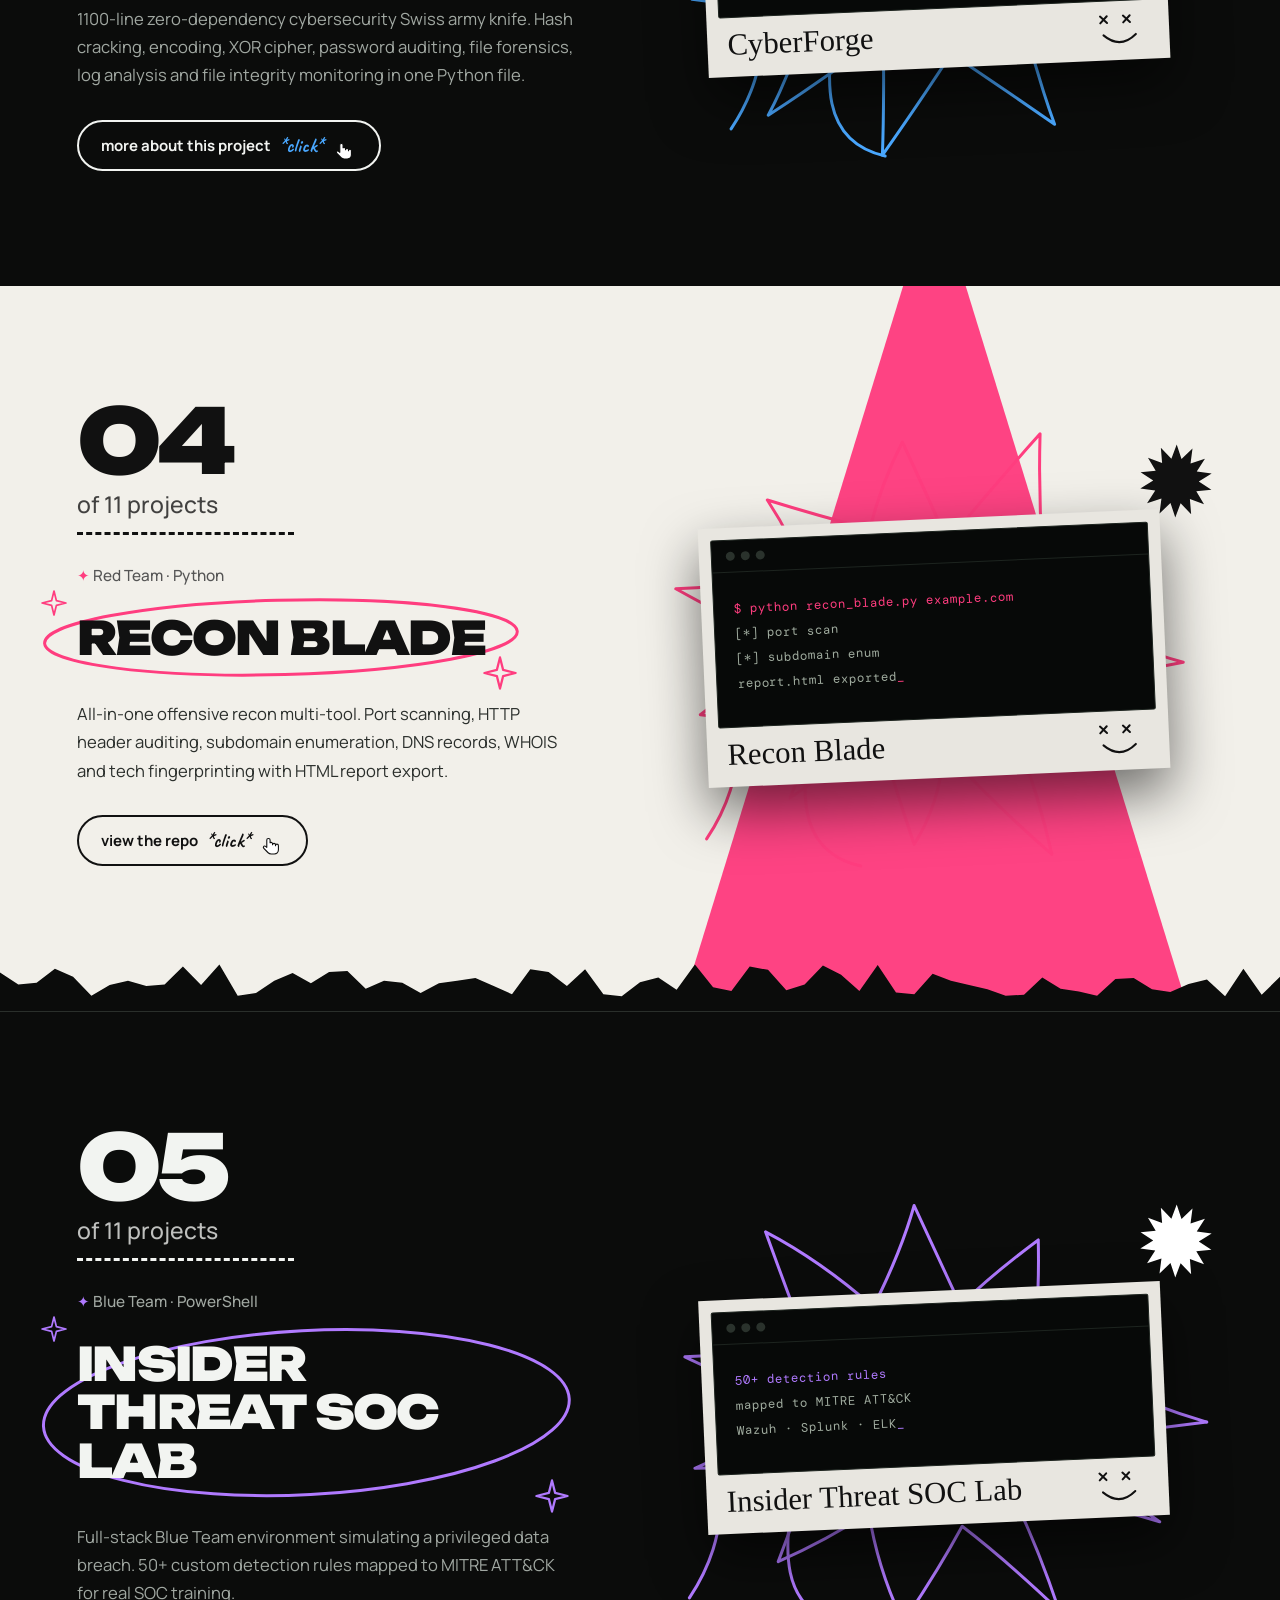
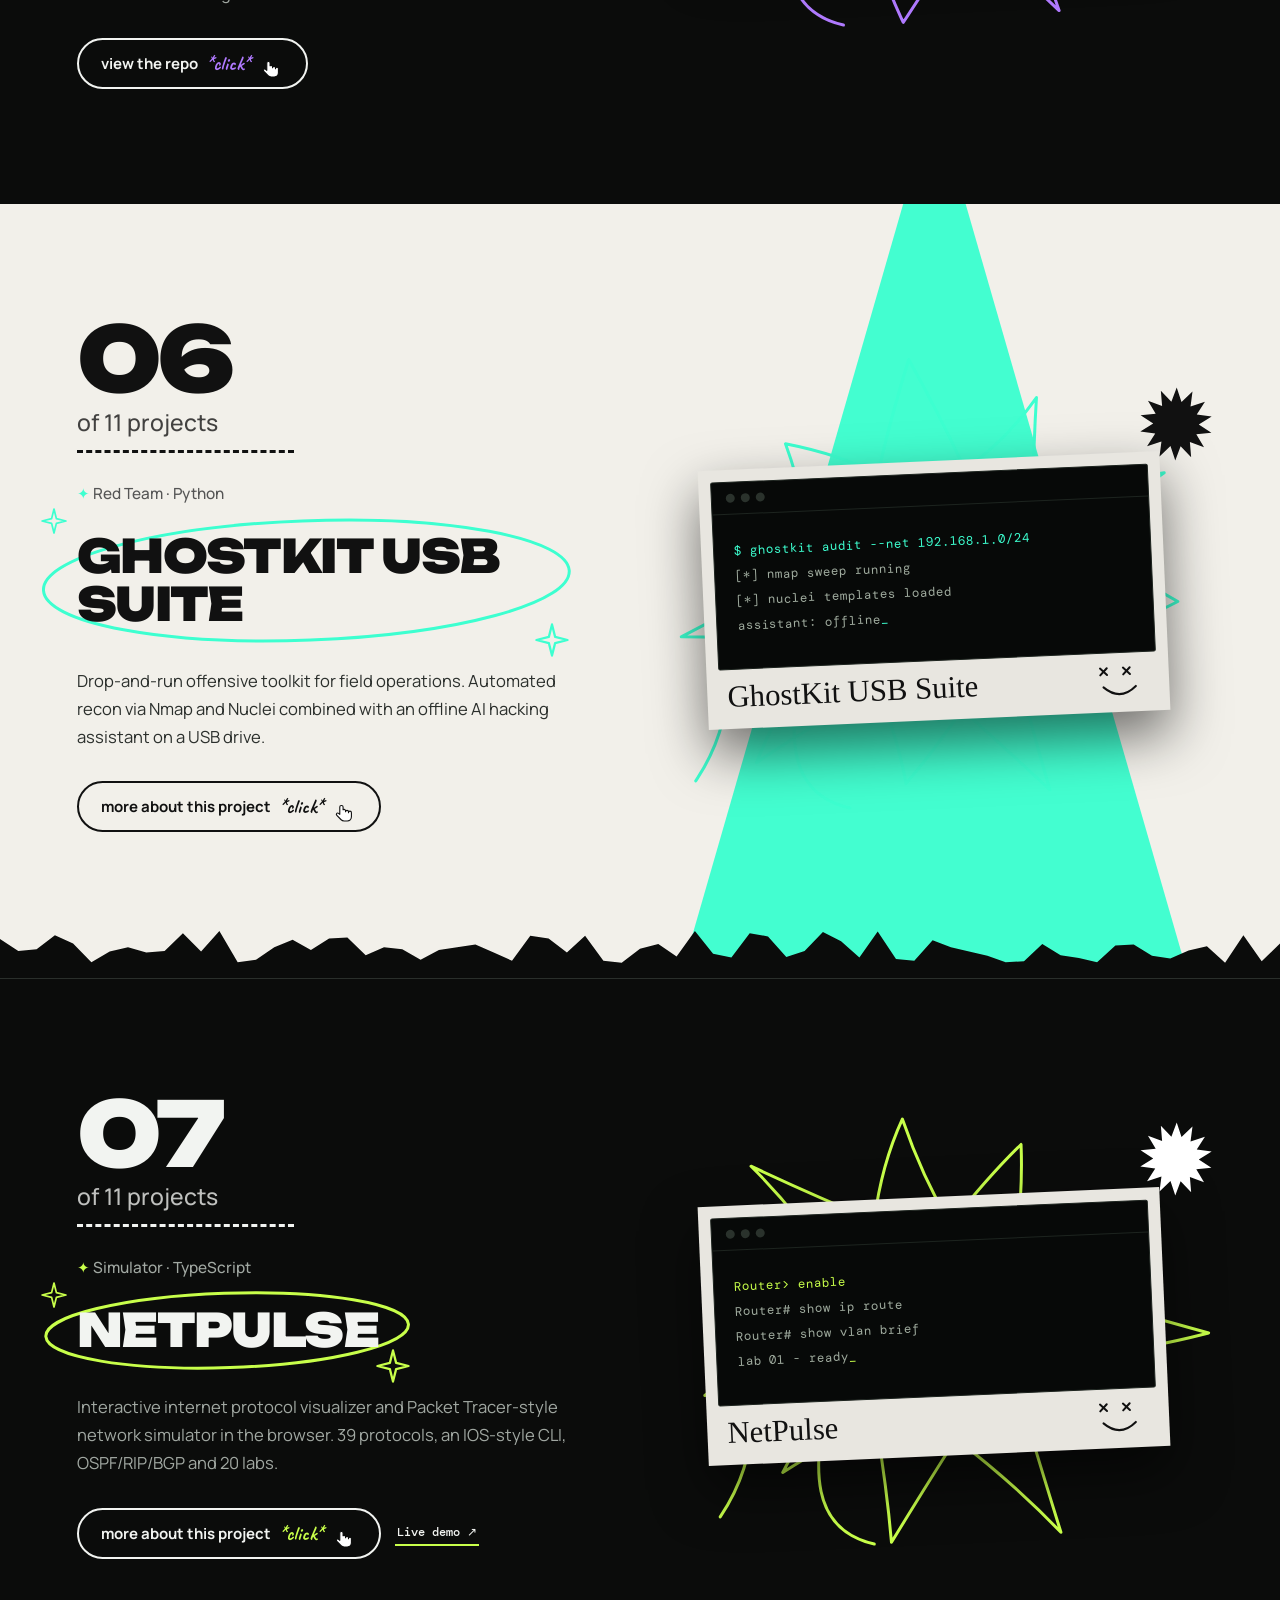
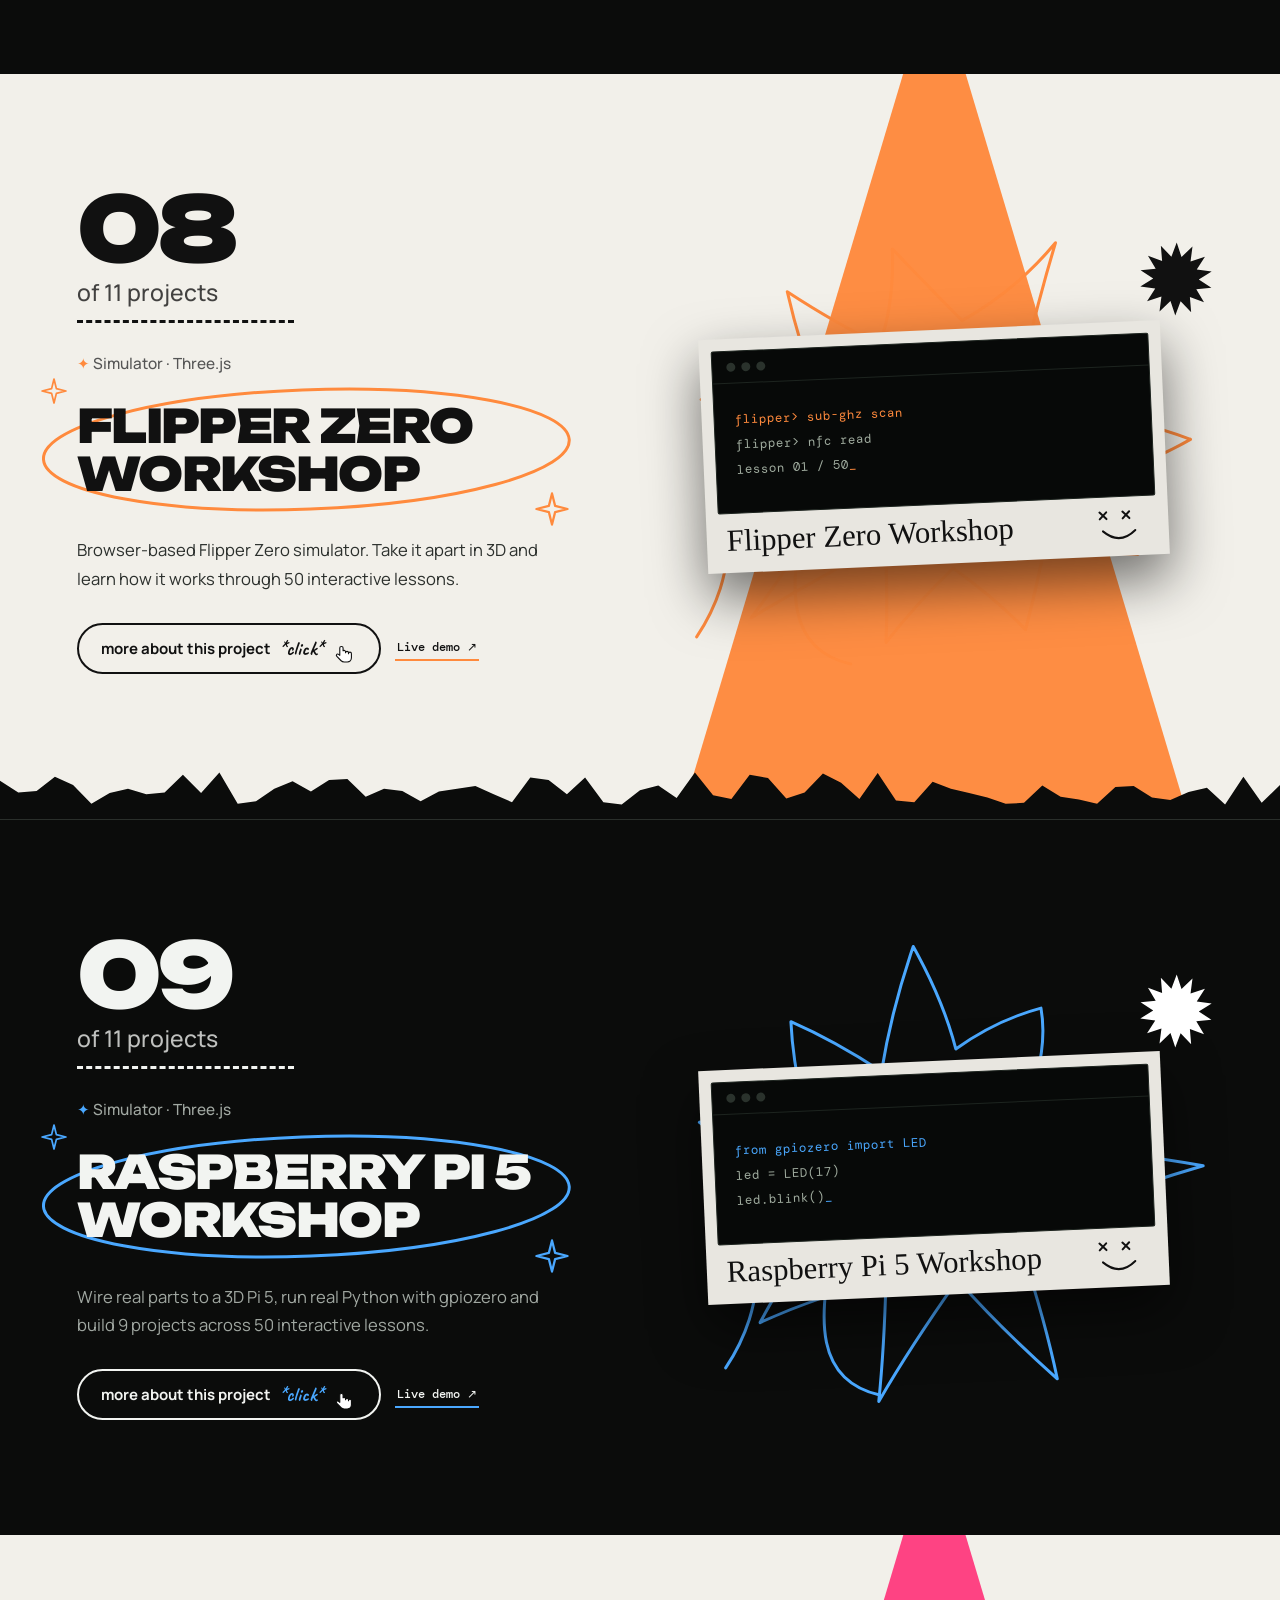
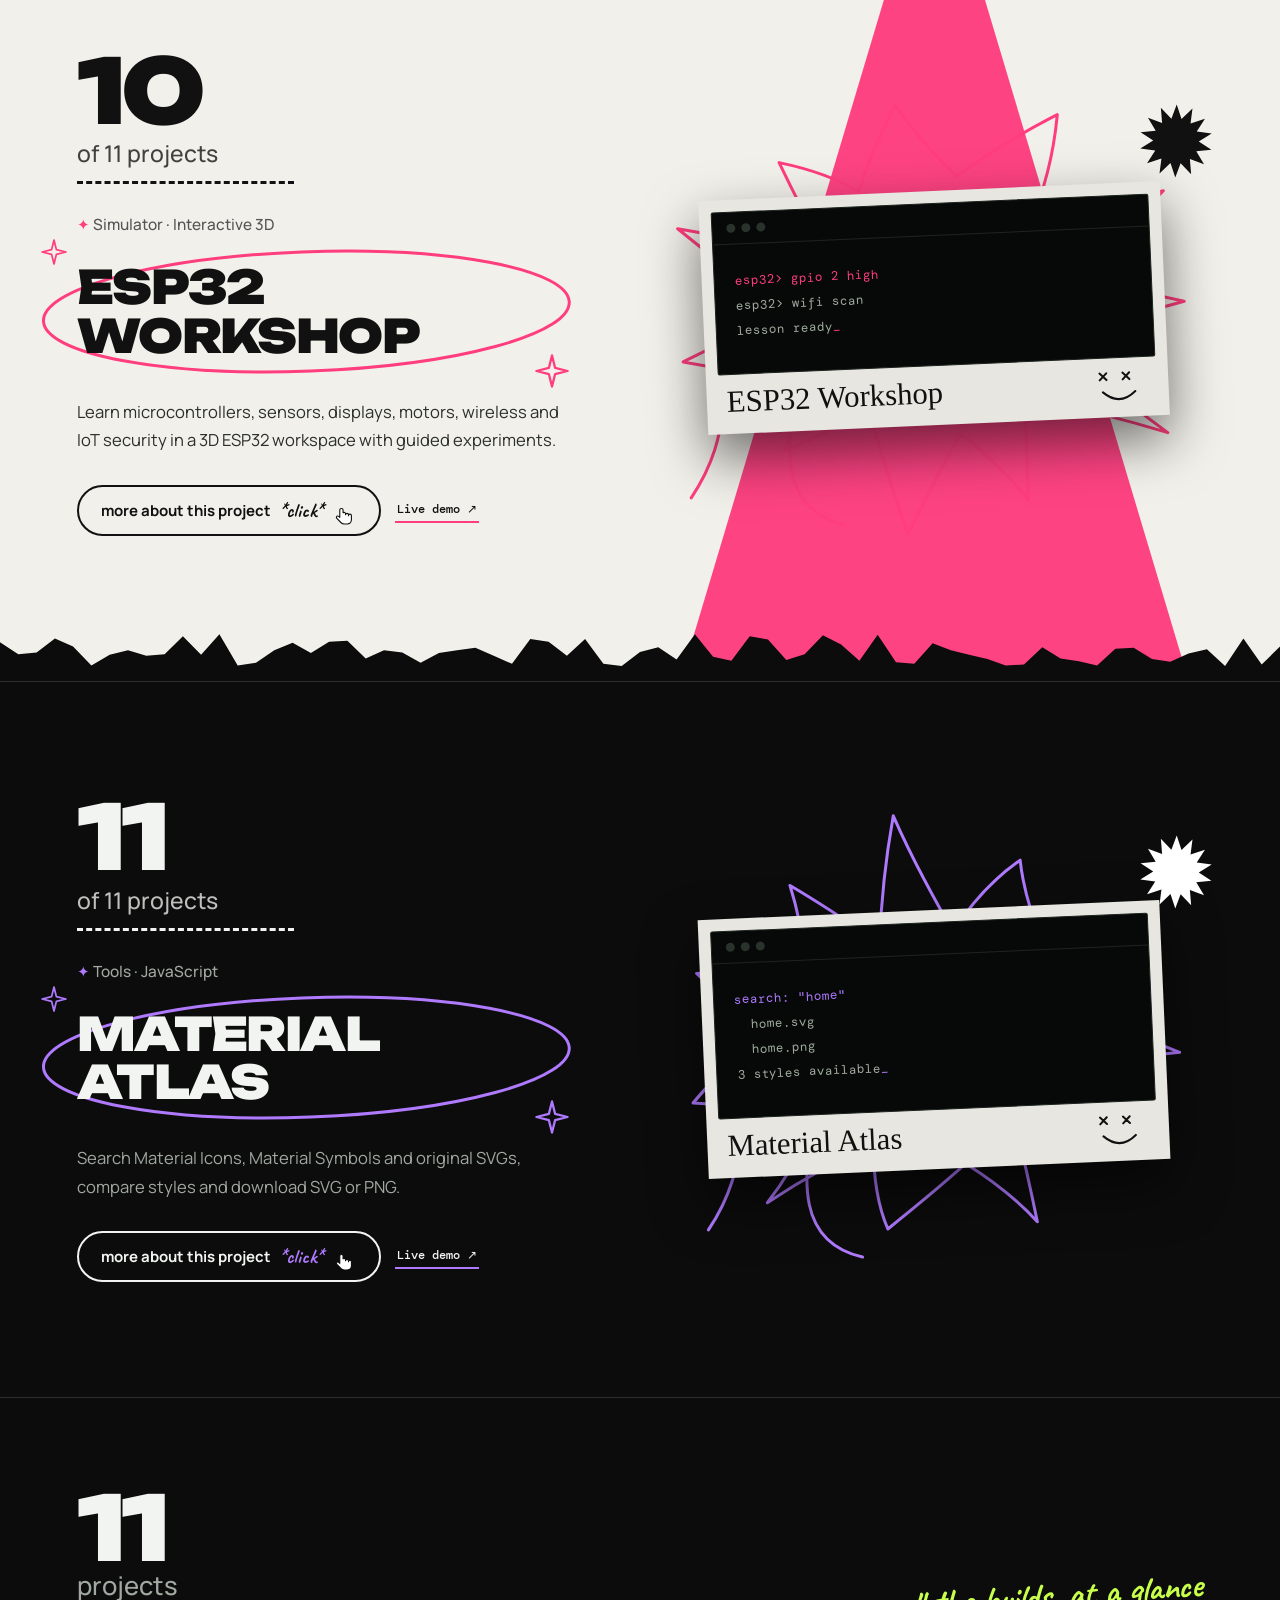
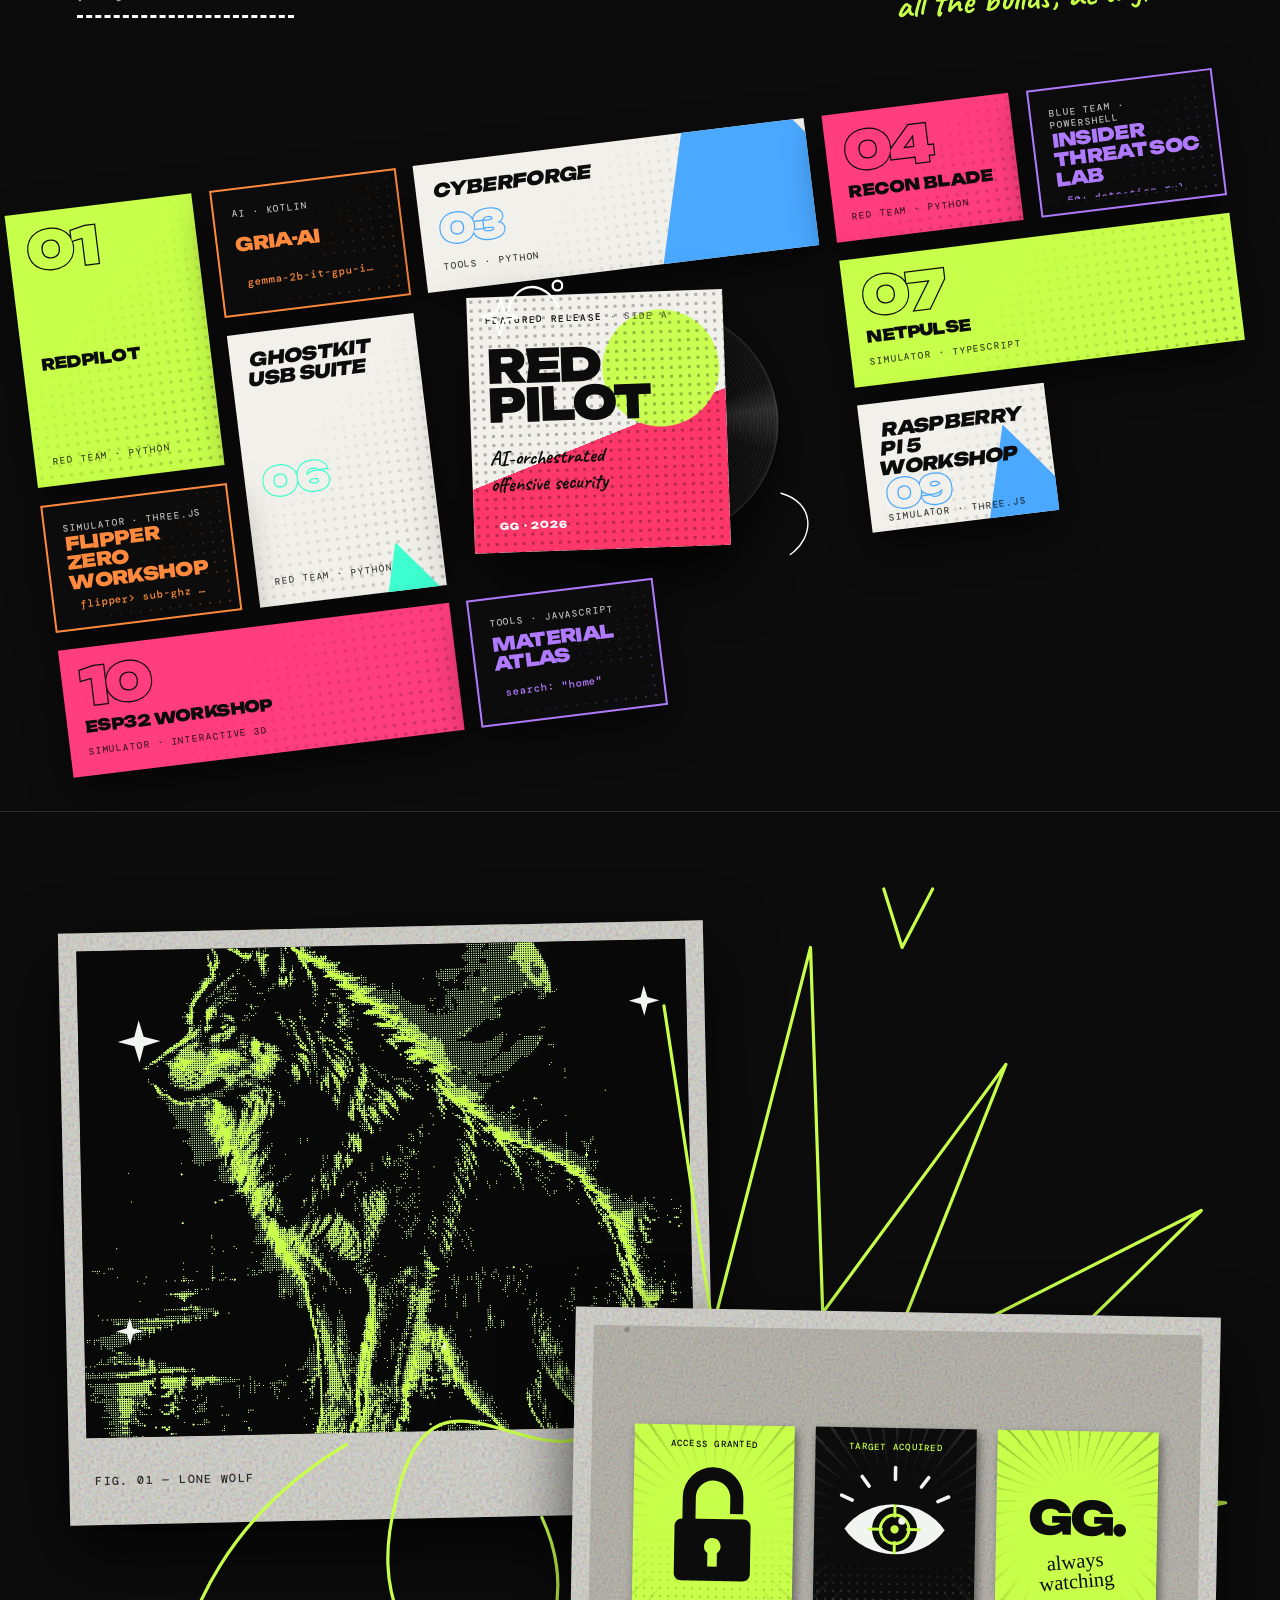
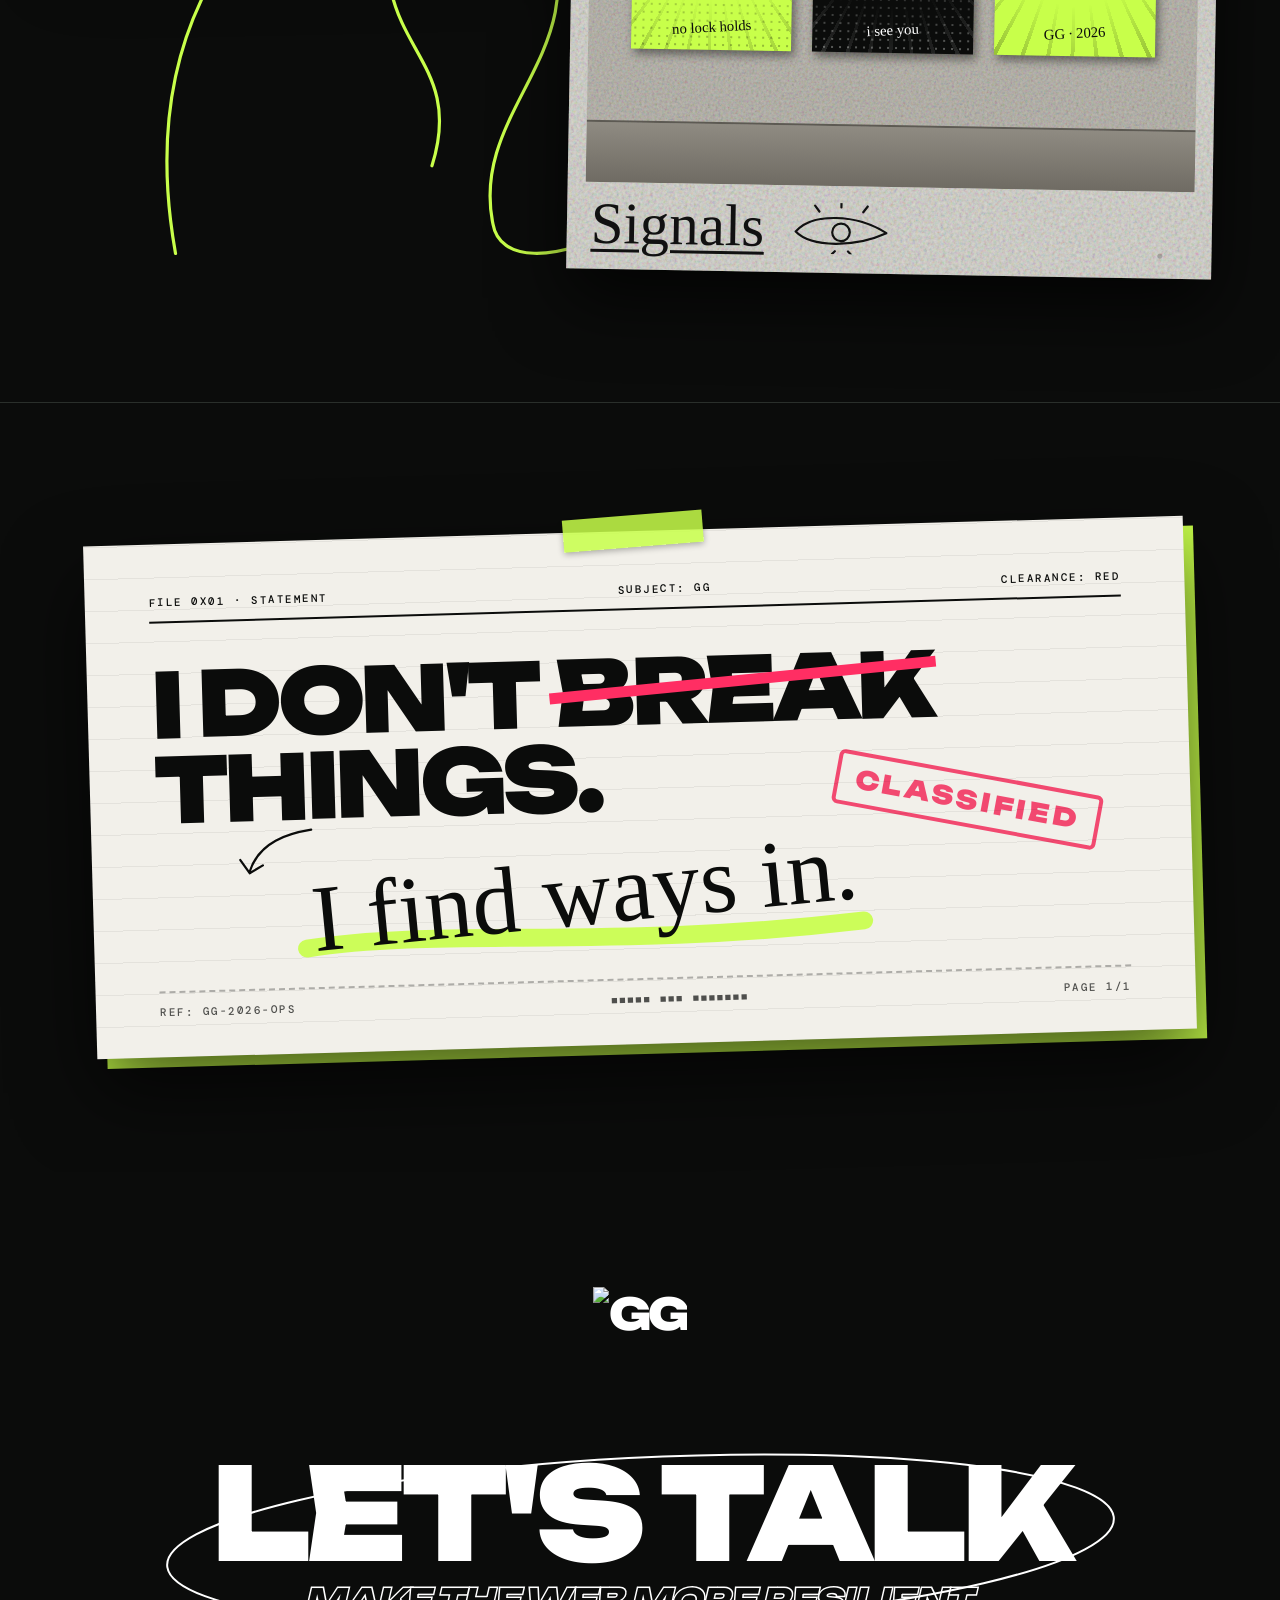
==== commit 61118297: "Add CyberWarFare Labs Certified Cyber Security Analyst cert New teal C3SA access pass (Nov 2026, cre" ====
--- a/docs/index.html
+++ b/docs/index.html
@@ -19,7 +19,7 @@
   <link rel="preconnect" href="https://fonts.googleapis.com">
   <link rel="preconnect" href="https://fonts.gstatic.com" crossorigin>
   <link href="https://fonts.googleapis.com/css2?family=Caveat:wght@600;700&family=DM+Mono:wght@400;500&family=Manrope:wght@400;500;600;700;800&family=Permanent+Marker&family=Unbounded:wght@400;700;900&display=swap" rel="stylesheet">
-  <link rel="stylesheet" href="style.css?v=56" />
+  <link rel="stylesheet" href="style.css?v=57" />
   <link rel="stylesheet" href="/menu.css?v=6" />
   <script type="application/ld+json">
   {
@@ -135,13 +135,22 @@
       </div>
 
       <div class="certs">
-        <div class="kit-head"><h5>Certs</h5><p>proof of work</p><span class="cert-count">4 credentials</span></div>
+        <div class="kit-head"><h5>Certs</h5><p>proof of work</p><span class="cert-count">5 credentials</span></div>
         <div class="cpasses"><a class="cpass reveal" href="https://www.linkedin.com/in/geevarghese-k-thomas" target="_blank" rel="noreferrer" style="--c:#4aa8ff;--r:2deg">
             <span class="cp-hole"></span>
             <span class="cp-top"><b class="cp-mono">CWL</b><span class="cp-iss">CyberWarFare Labs<small>issued Nov 2026</small></span></span>
             <span class="cp-title">Certified Blue Team Fundamentals</span>
             <span class="cp-skills"><em>BTF</em><em>Blue Team</em></span>
             <span class="cp-id"><small>credential id</small>BTF-6b0a5d9748939fd2c6c0017b</span>
+            <span class="cp-bar"></span>
+            <span class="cp-stamp">verified</span>
+            <span class="cp-link">show credential ↗</span>
+          </a><a class="cpass reveal" href="https://www.linkedin.com/in/geevarghese-k-thomas" target="_blank" rel="noreferrer" style="--c:#3dffd0;--r:-2deg">
+            <span class="cp-hole"></span>
+            <span class="cp-top"><b class="cp-mono">CWL</b><span class="cp-iss">CyberWarFare Labs<small>issued Nov 2026</small></span></span>
+            <span class="cp-title">Certified Cyber Security Analyst</span>
+            <span class="cp-skills"><em>C3SA</em><em>Security Analyst</em></span>
+            <span class="cp-id"><small>credential id</small>C3SA-6b0a652fdfe42933ae7378cc</span>
             <span class="cp-bar"></span>
             <span class="cp-stamp">verified</span>
             <span class="cp-link">show credential ↗</span>
--- a/docs/style.css
+++ b/docs/style.css
@@ -203,7 +203,7 @@
 .cp-stamp{position:absolute;right:16px;bottom:24px;font:900 11px var(--display);letter-spacing:.14em;text-transform:uppercase;color:#1c8a3c;border:3px solid #1c8a3c;border-radius:6px;padding:4px 8px;transform:rotate(14deg);opacity:.8;mix-blend-mode:multiply}
 .cp-link{align-self:flex-start;font:700 13px Manrope,sans-serif;border:2px solid #0b0c0b;border-radius:999px;padding:8px 16px;transition:background .2s,color .2s}
 .cpass:hover .cp-link{background:#0b0c0b;color:var(--c)}
-@media(min-width:1280px){.certs{max-width:1300px}.cpasses{grid-template-columns:repeat(4,1fr)}.cp-title{font-size:clamp(15px,1.3vw,19px);overflow-wrap:anywhere}.cp-iss{font-size:12px}}
+@media(min-width:1100px){.cpasses{grid-template-columns:repeat(3,1fr)}}
 @media(max-width:760px){.cpasses{grid-template-columns:1fr;max-width:420px;margin:0 auto}}
 
 /* ── PROJECTS MARQUEE ── */
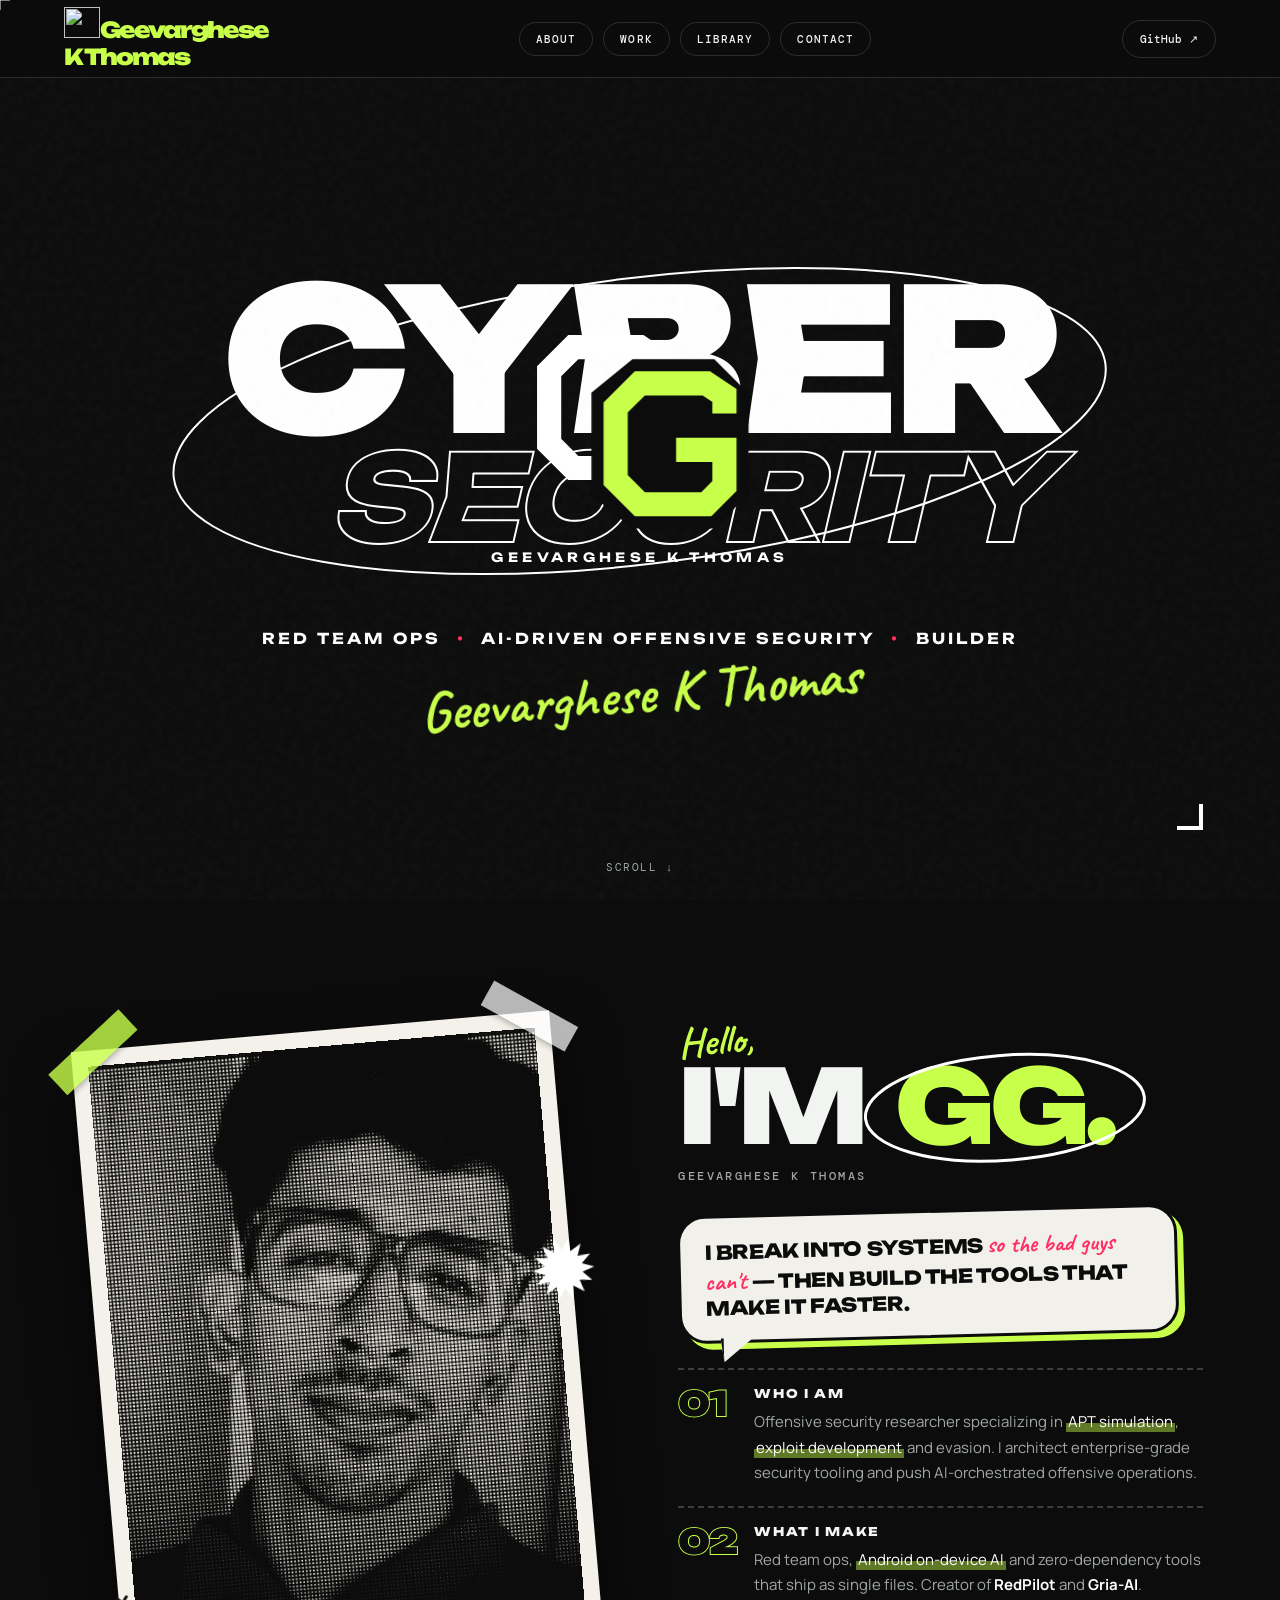
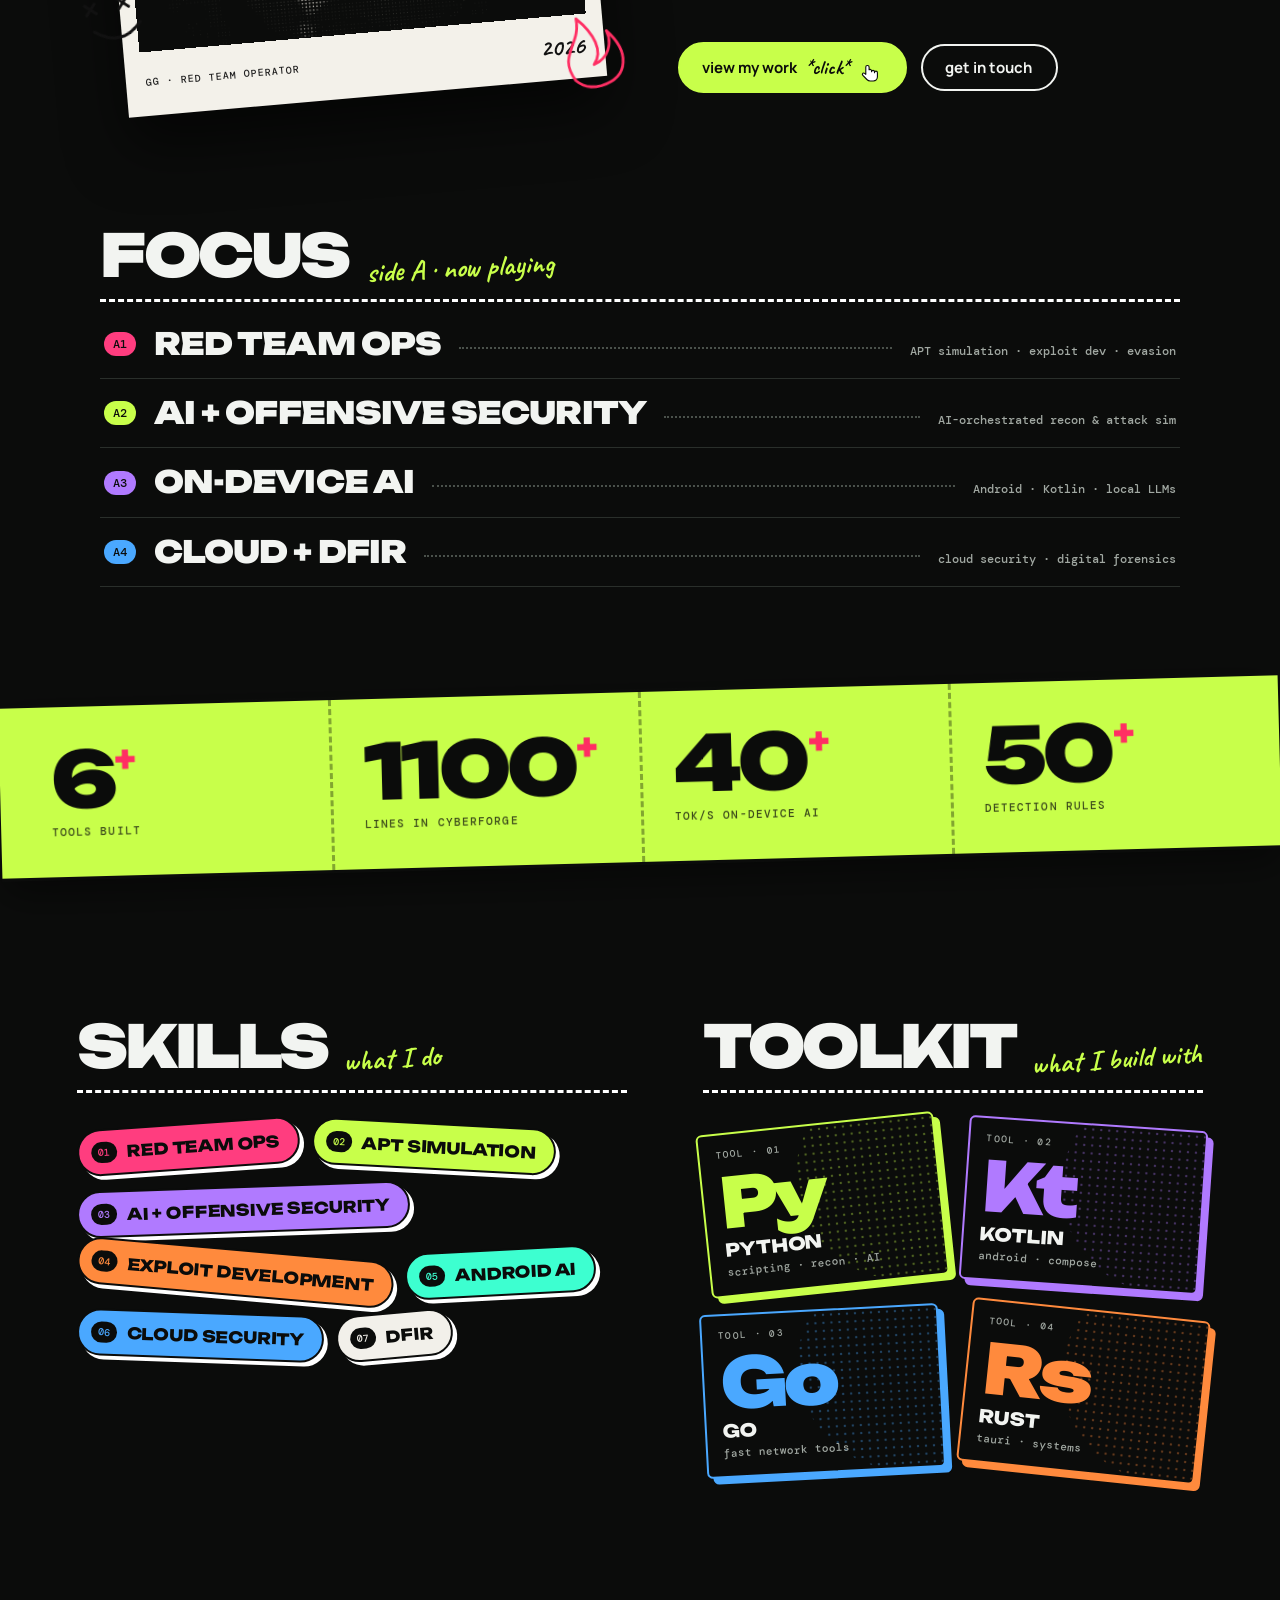
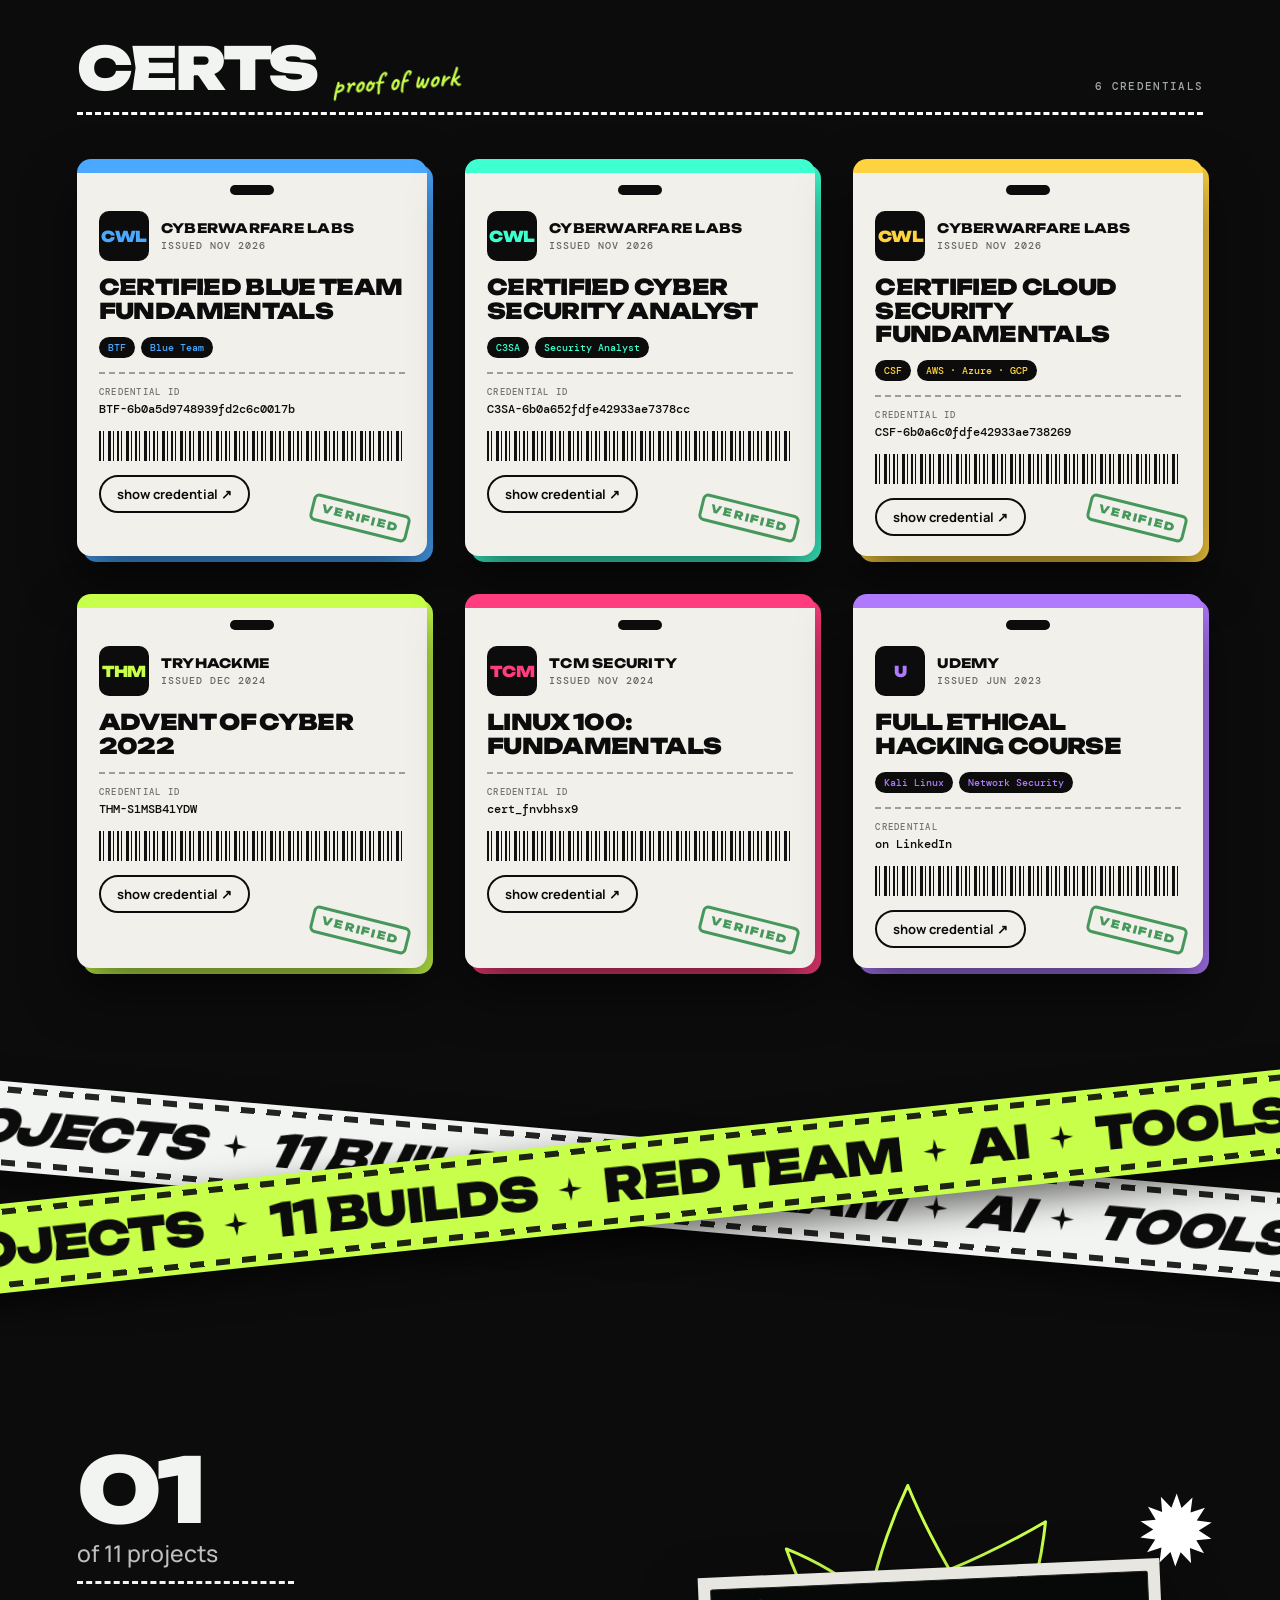
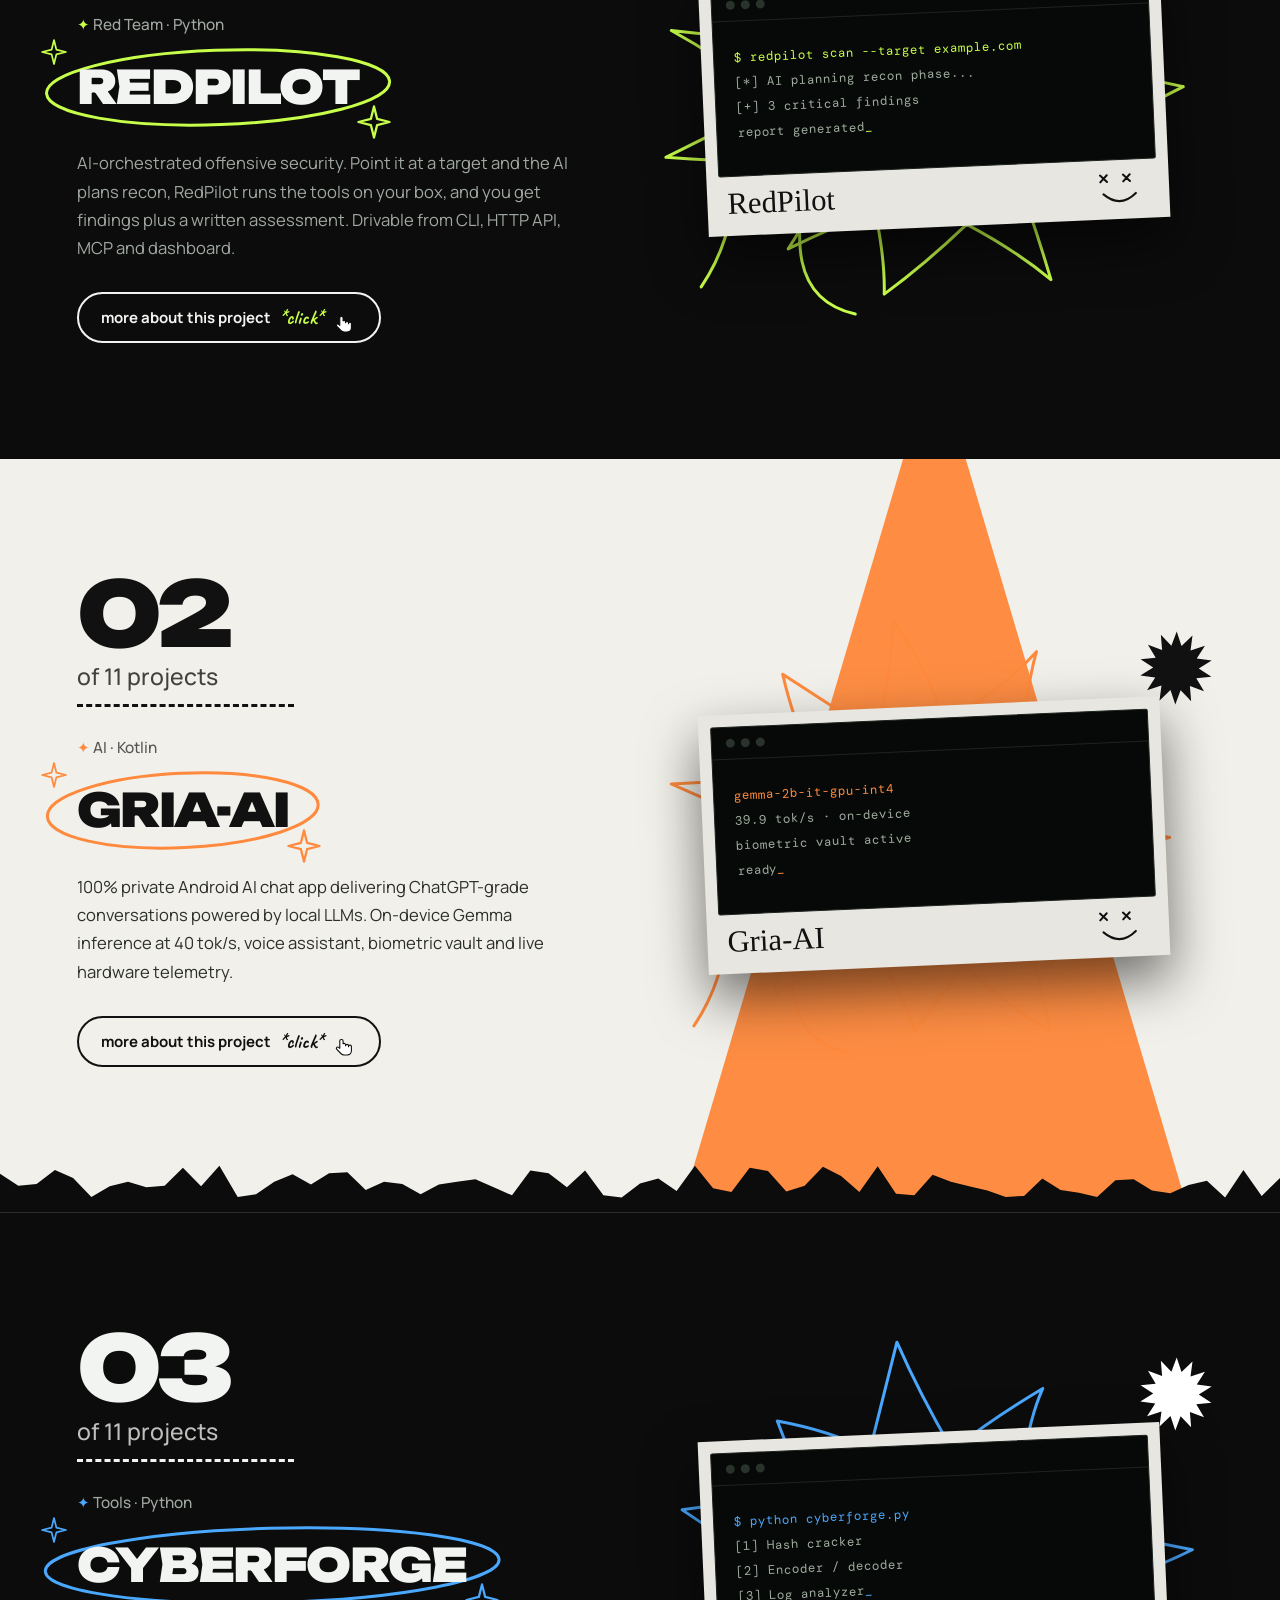
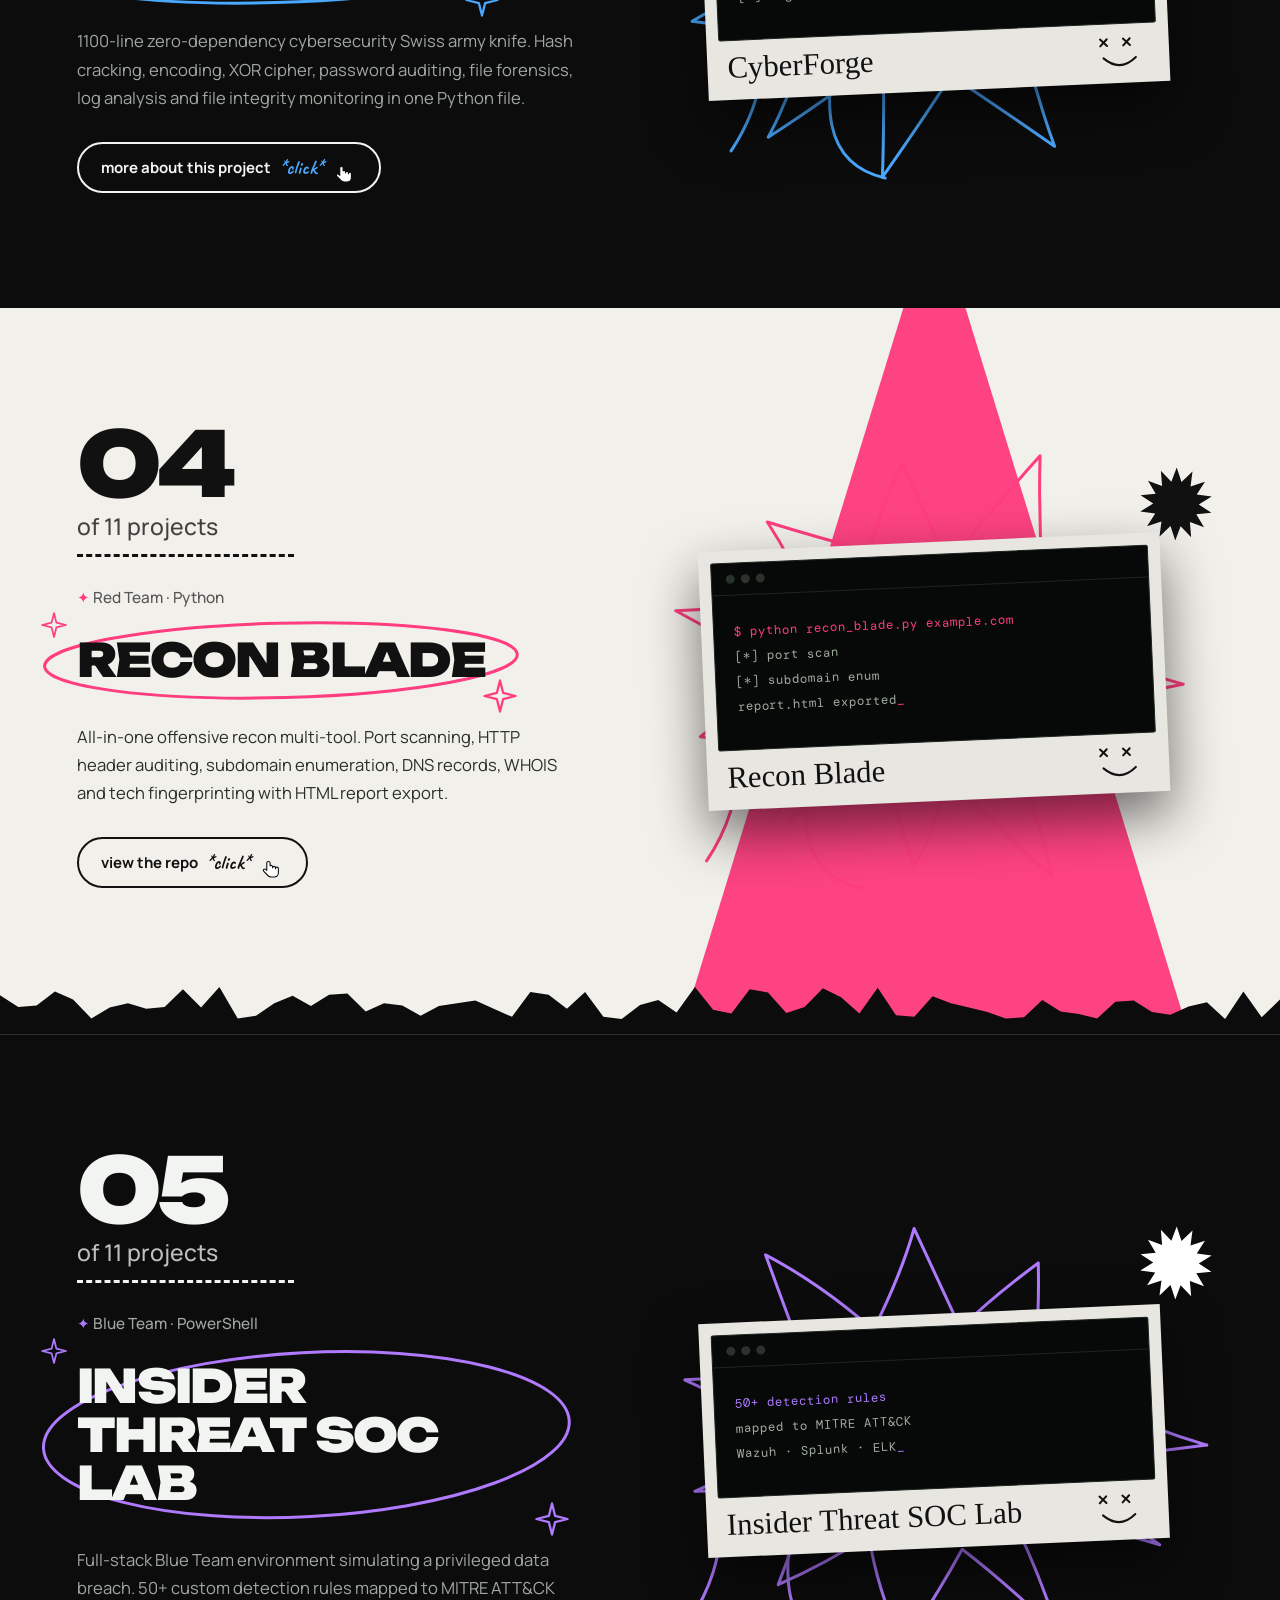
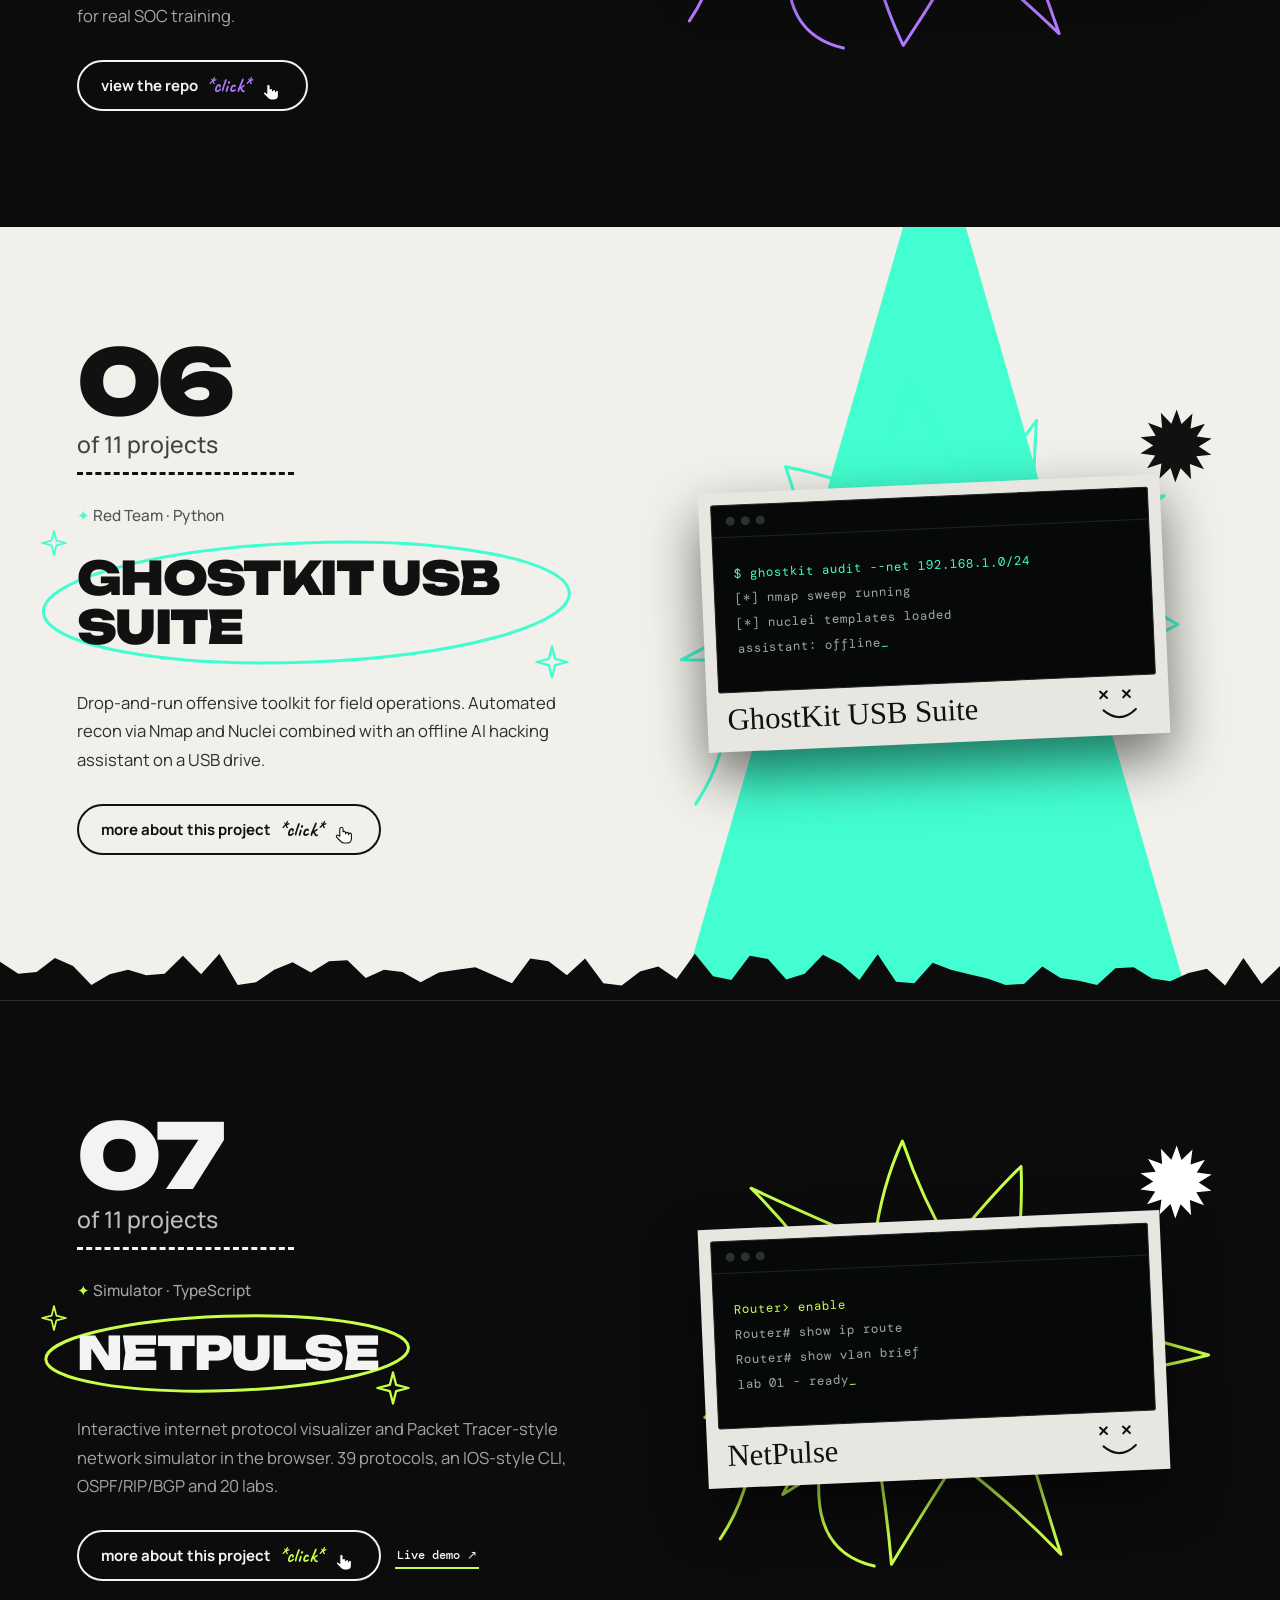
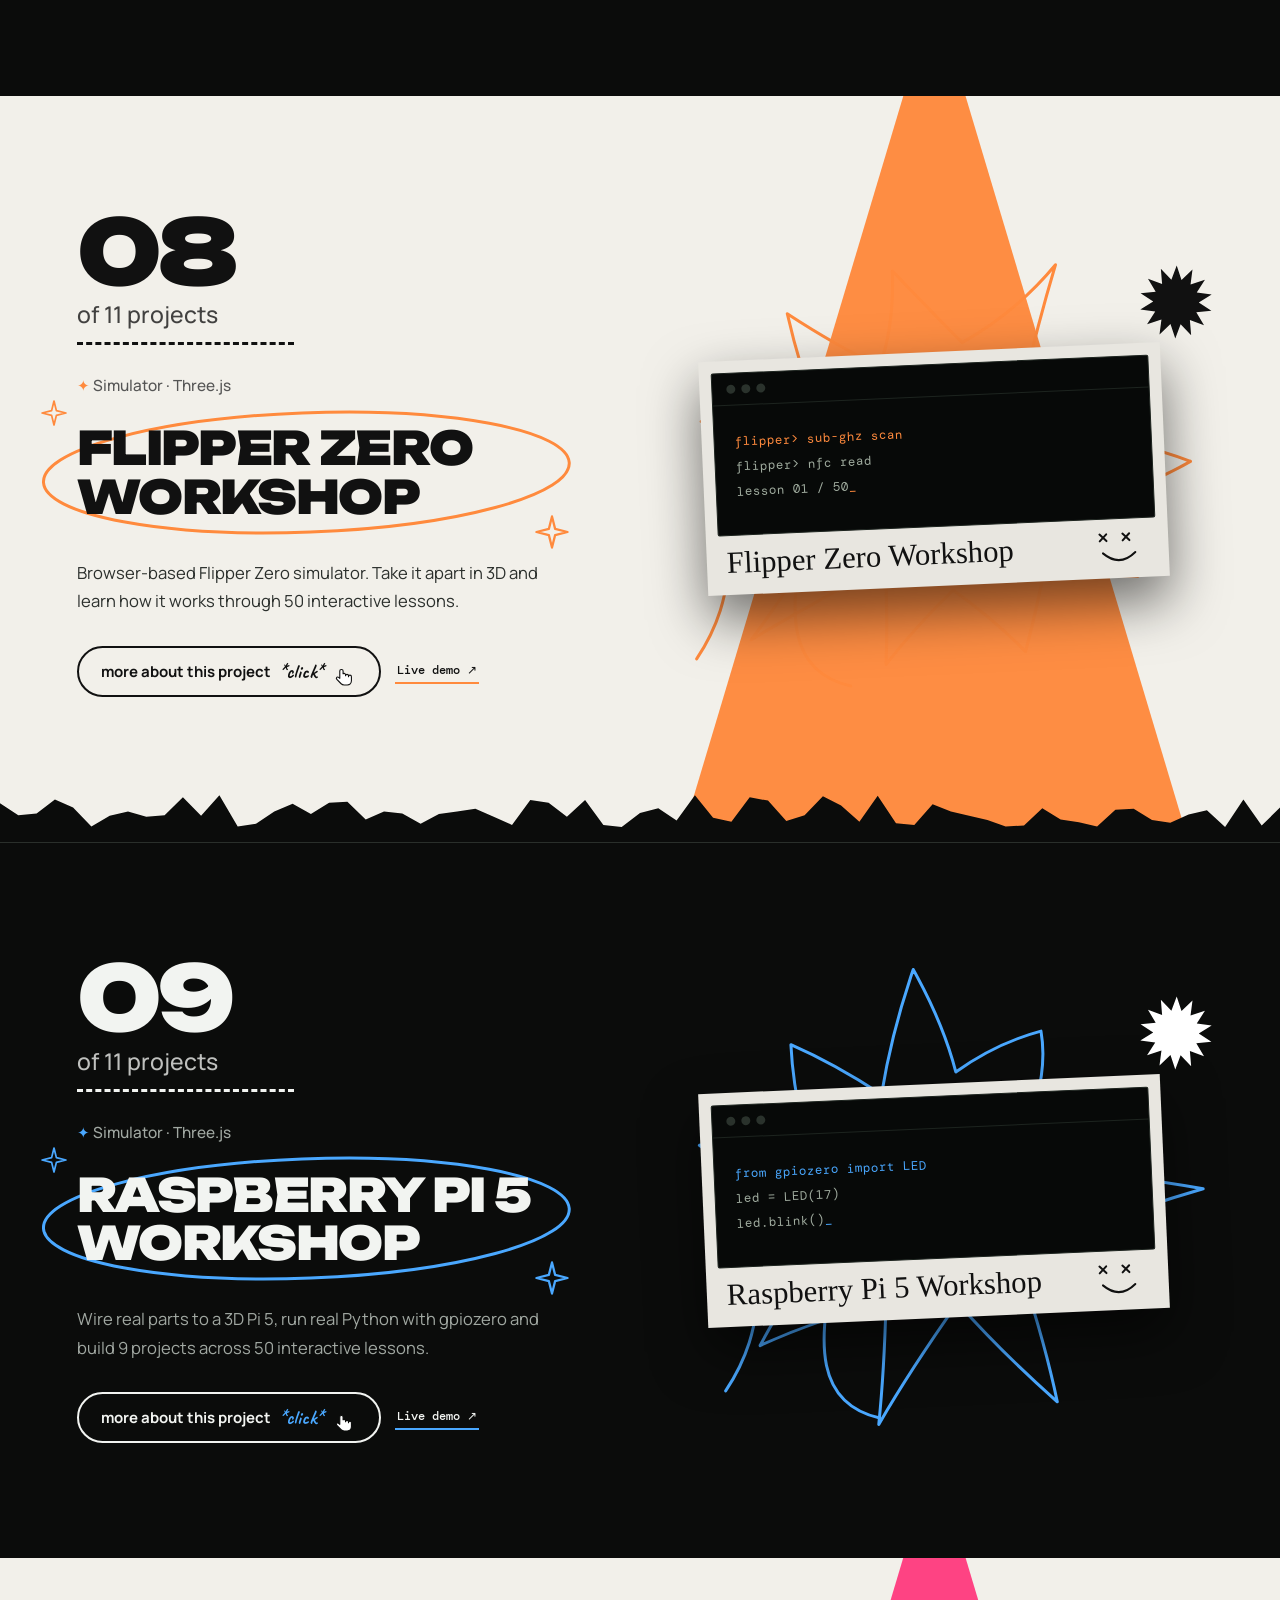
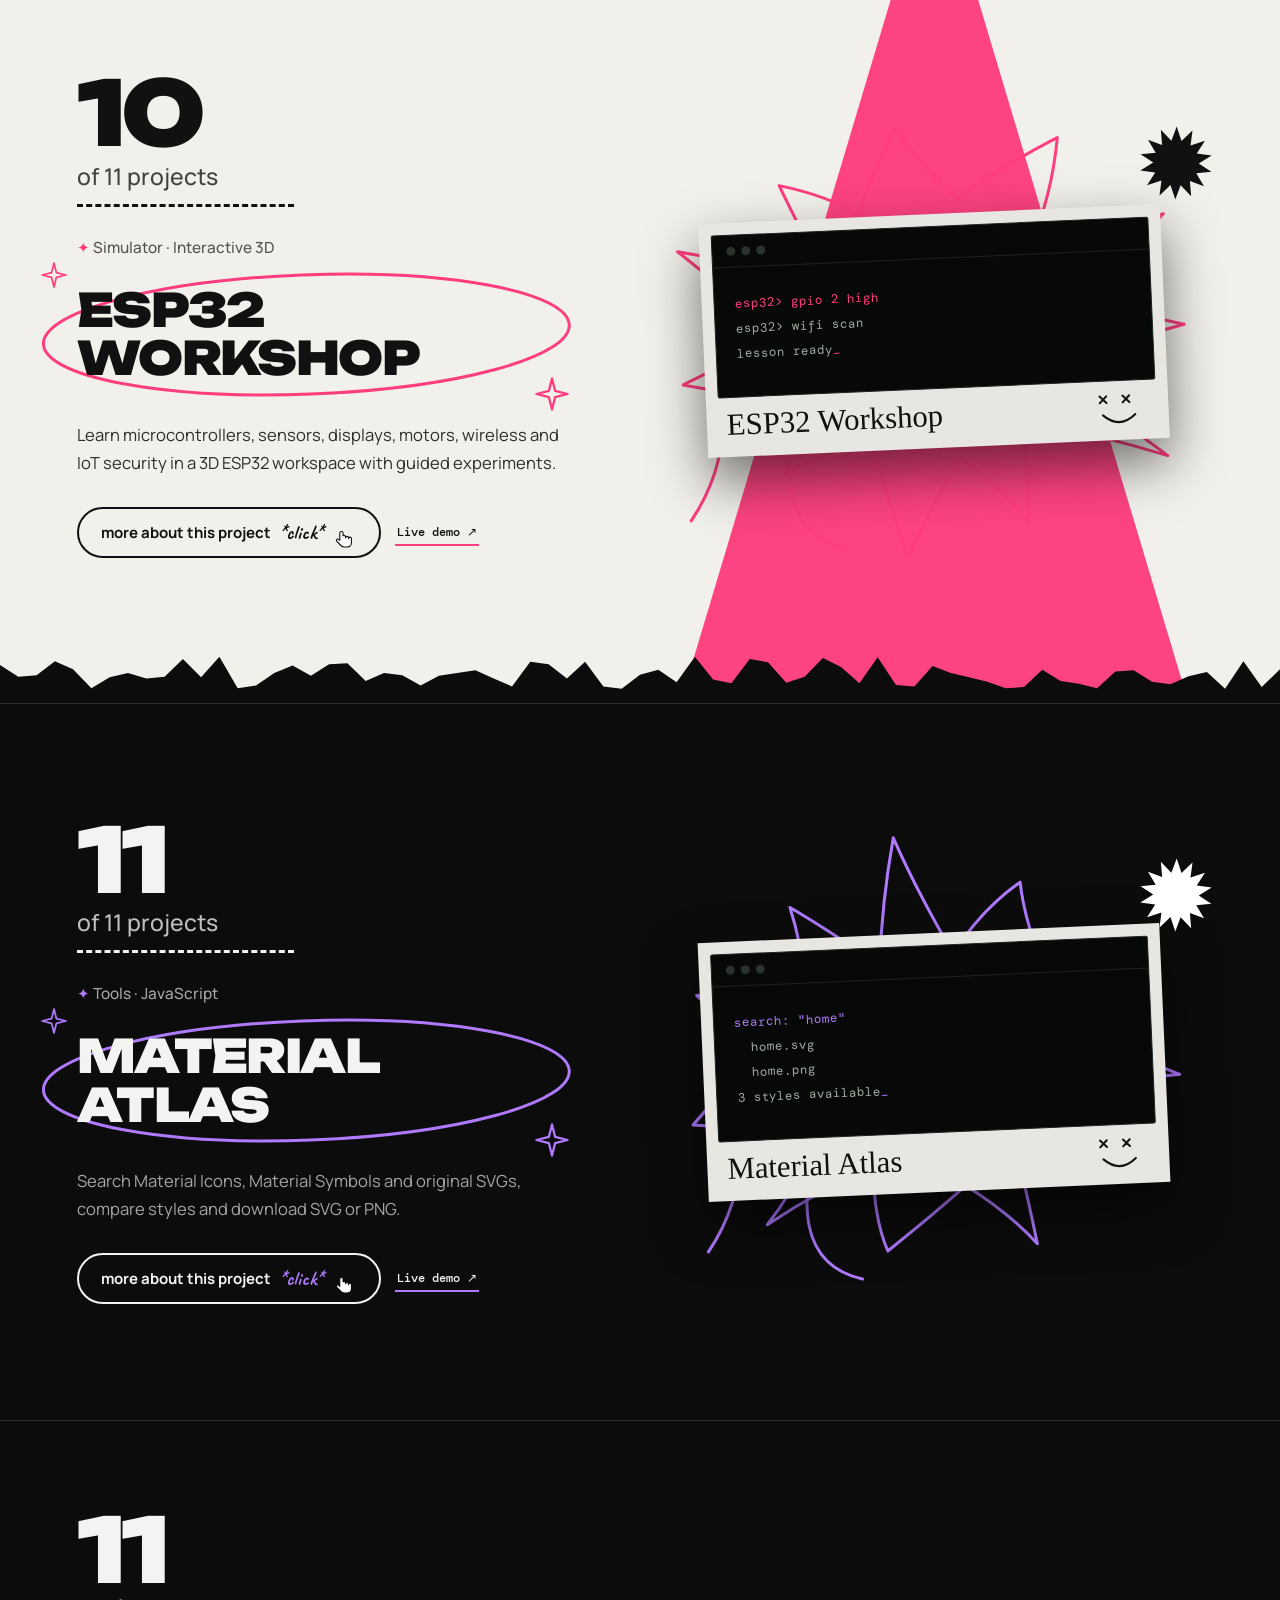
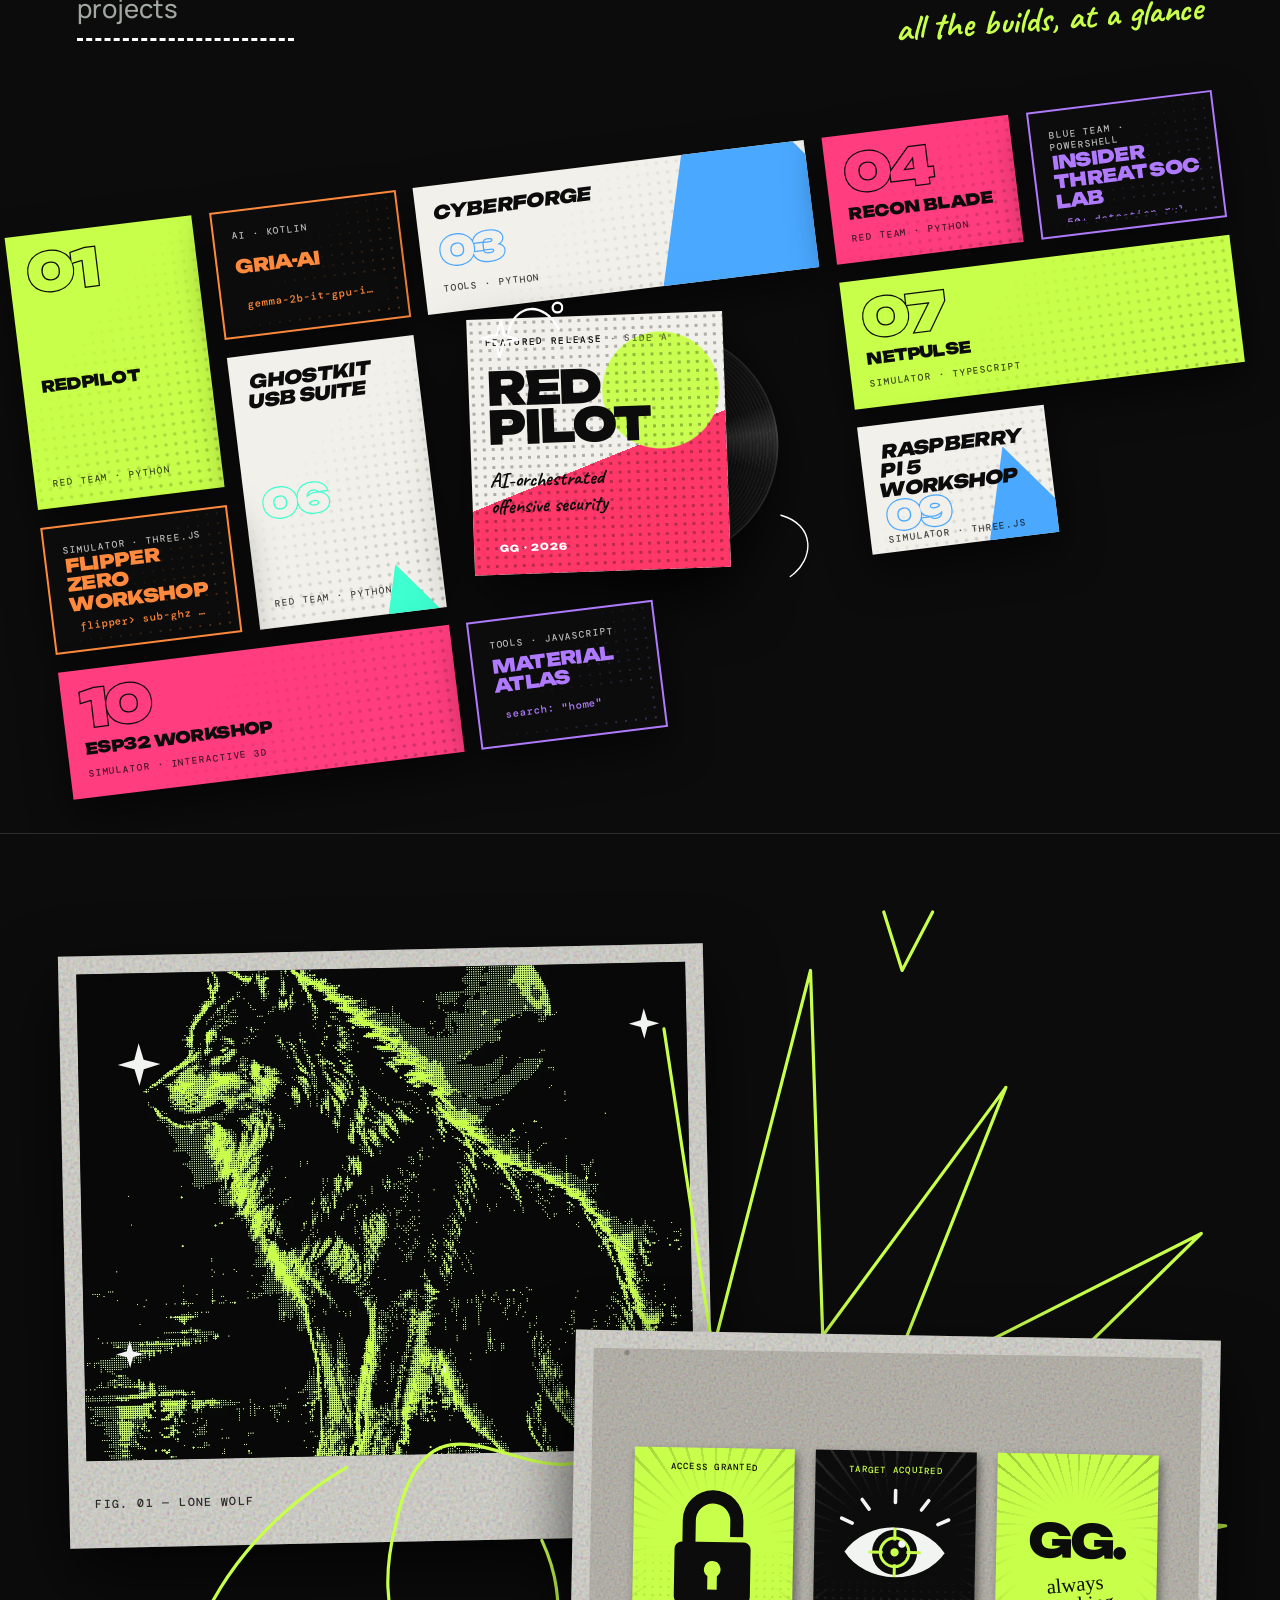
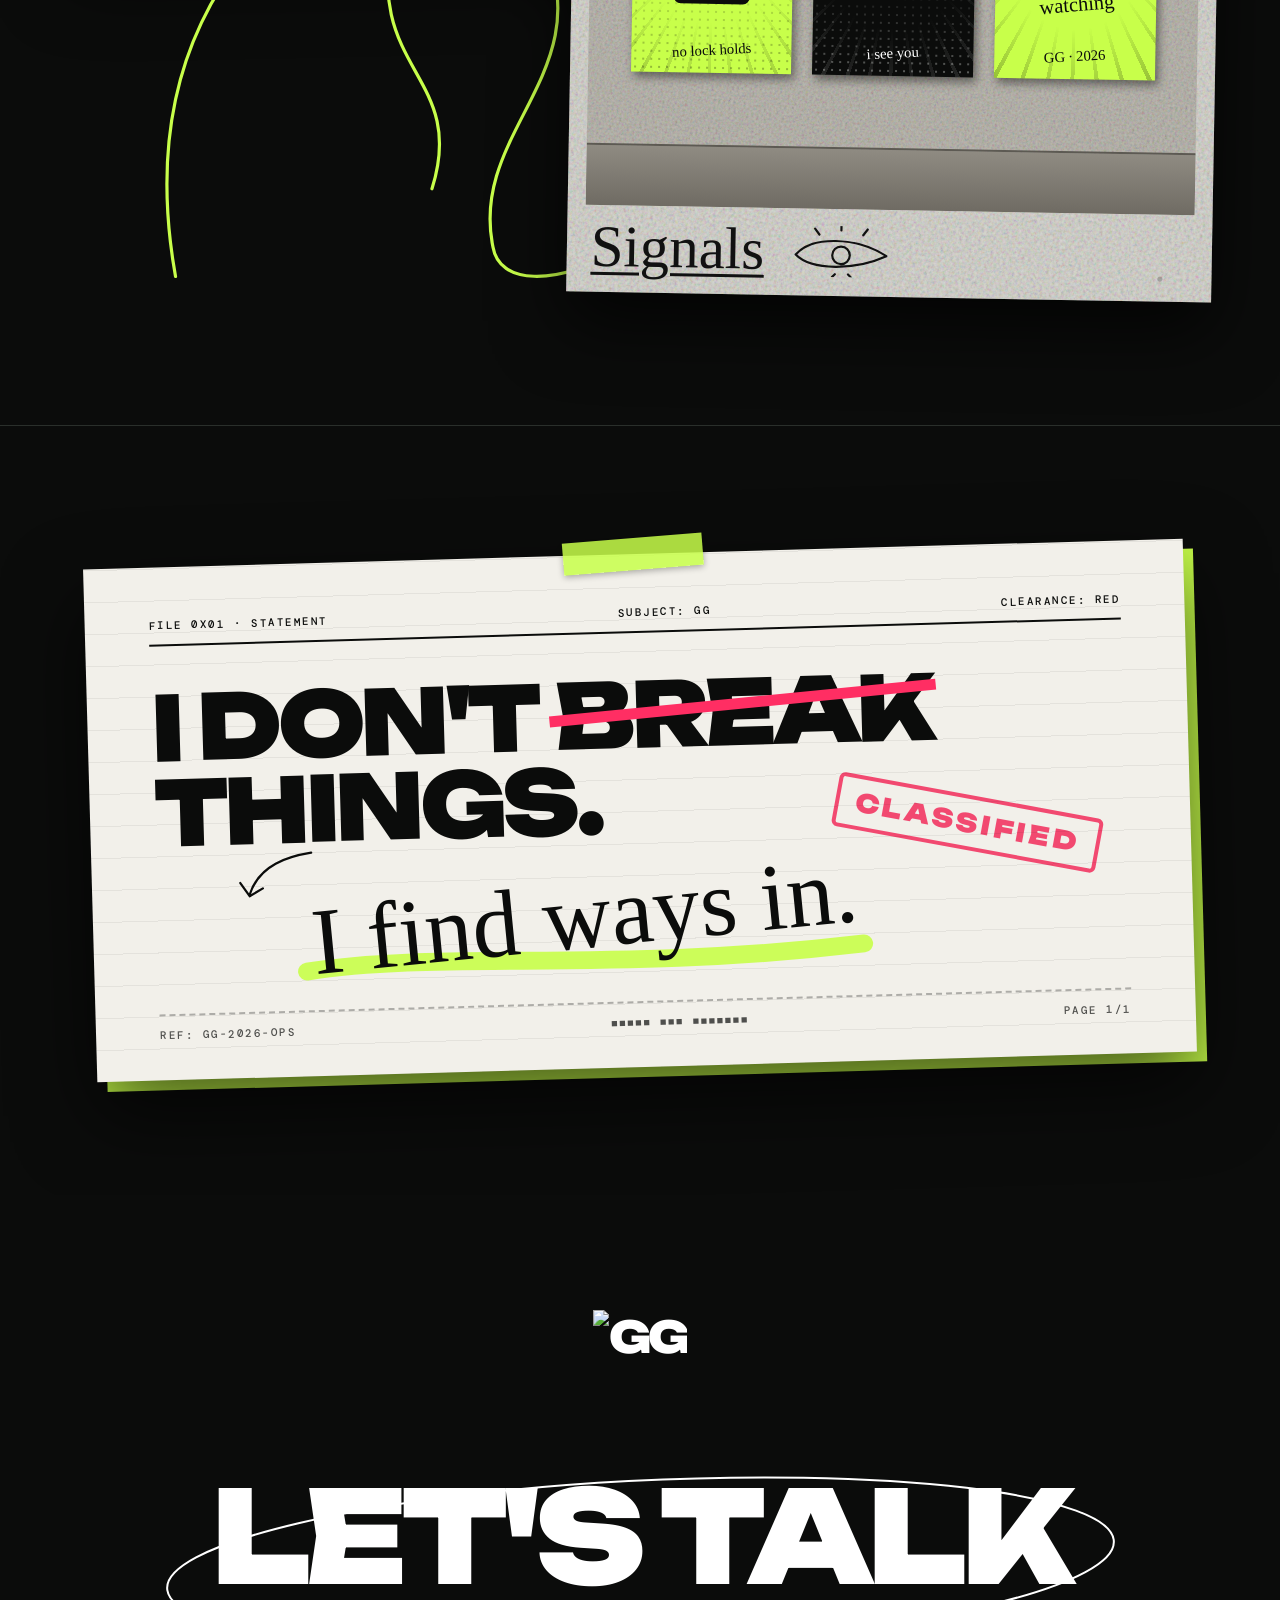
==== commit d0d40192: "Add CyberWarFare Labs Certified Cloud Security Fundamentals cert Gold CSF access pass (Nov 2026, cre" ====
--- a/docs/index.html
+++ b/docs/index.html
@@ -135,7 +135,7 @@
       </div>
 
       <div class="certs">
-        <div class="kit-head"><h5>Certs</h5><p>proof of work</p><span class="cert-count">5 credentials</span></div>
+        <div class="kit-head"><h5>Certs</h5><p>proof of work</p><span class="cert-count">6 credentials</span></div>
         <div class="cpasses"><a class="cpass reveal" href="https://www.linkedin.com/in/geevarghese-k-thomas" target="_blank" rel="noreferrer" style="--c:#4aa8ff;--r:2deg">
             <span class="cp-hole"></span>
             <span class="cp-top"><b class="cp-mono">CWL</b><span class="cp-iss">CyberWarFare Labs<small>issued Nov 2026</small></span></span>
@@ -151,6 +151,15 @@
             <span class="cp-title">Certified Cyber Security Analyst</span>
             <span class="cp-skills"><em>C3SA</em><em>Security Analyst</em></span>
             <span class="cp-id"><small>credential id</small>C3SA-6b0a652fdfe42933ae7378cc</span>
+            <span class="cp-bar"></span>
+            <span class="cp-stamp">verified</span>
+            <span class="cp-link">show credential ↗</span>
+          </a><a class="cpass reveal" href="https://www.linkedin.com/in/geevarghese-k-thomas" target="_blank" rel="noreferrer" style="--c:#ffd23f;--r:3deg">
+            <span class="cp-hole"></span>
+            <span class="cp-top"><b class="cp-mono">CWL</b><span class="cp-iss">CyberWarFare Labs<small>issued Nov 2026</small></span></span>
+            <span class="cp-title">Certified Cloud Security Fundamentals</span>
+            <span class="cp-skills"><em>CSF</em><em>AWS · Azure · GCP</em></span>
+            <span class="cp-id"><small>credential id</small>CSF-6b0a6c0fdfe42933ae738269</span>
             <span class="cp-bar"></span>
             <span class="cp-stamp">verified</span>
             <span class="cp-link">show credential ↗</span>
